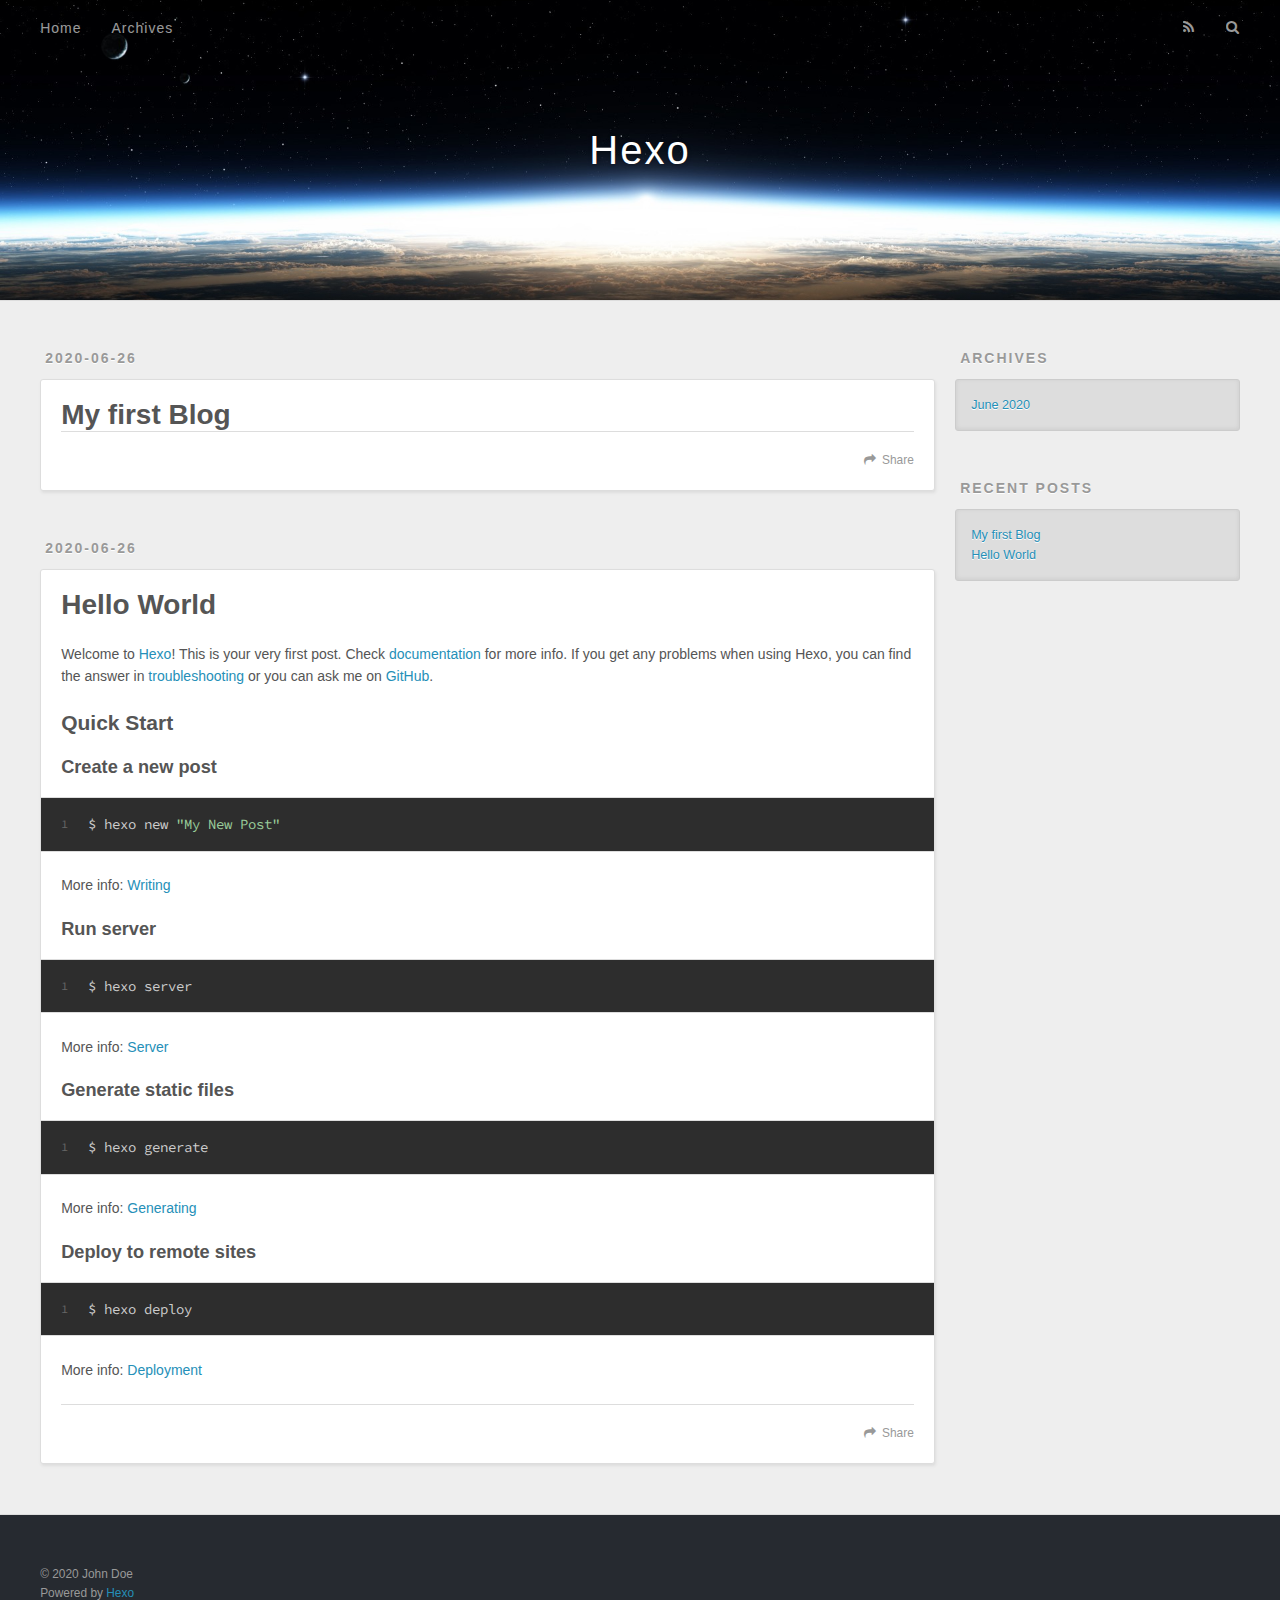
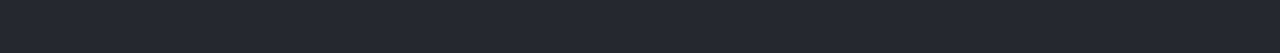
==== index.html @ ffb5d640 "Site updated: 2020-06-26 21:18:39" ====
<!DOCTYPE html>
<html>
<head>
  <meta charset="utf-8">
  

  
  <title>Hexo</title>
  <meta name="viewport" content="width=device-width, initial-scale=1, maximum-scale=1">
  <meta property="og:type" content="website">
<meta property="og:title" content="Hexo">
<meta property="og:url" content="http://yoursite.com/index.html">
<meta property="og:site_name" content="Hexo">
<meta property="og:locale" content="en_US">
<meta property="article:author" content="John Doe">
<meta name="twitter:card" content="summary">
  
    <link rel="alternate" href="/atom.xml" title="Hexo" type="application/atom+xml">
  
  
    <link rel="icon" href="/favicon.png">
  
  
    <link href="//fonts.googleapis.com/css?family=Source+Code+Pro" rel="stylesheet" type="text/css">
  
  
<link rel="stylesheet" href="/css/style.css">

<meta name="generator" content="Hexo 4.2.1"></head>

<body>
  <div id="container">
    <div id="wrap">
      <header id="header">
  <div id="banner"></div>
  <div id="header-outer" class="outer">
    <div id="header-title" class="inner">
      <h1 id="logo-wrap">
        <a href="/" id="logo">Hexo</a>
      </h1>
      
    </div>
    <div id="header-inner" class="inner">
      <nav id="main-nav">
        <a id="main-nav-toggle" class="nav-icon"></a>
        
          <a class="main-nav-link" href="/">Home</a>
        
          <a class="main-nav-link" href="/archives">Archives</a>
        
      </nav>
      <nav id="sub-nav">
        
          <a id="nav-rss-link" class="nav-icon" href="/atom.xml" title="RSS Feed"></a>
        
        <a id="nav-search-btn" class="nav-icon" title="Search"></a>
      </nav>
      <div id="search-form-wrap">
        <form action="//google.com/search" method="get" accept-charset="UTF-8" class="search-form"><input type="search" name="q" class="search-form-input" placeholder="Search"><button type="submit" class="search-form-submit">&#xF002;</button><input type="hidden" name="sitesearch" value="http://yoursite.com"></form>
      </div>
    </div>
  </div>
</header>
      <div class="outer">
        <section id="main">
  
    <article id="post-My-first-Blog" class="article article-type-post" itemscope itemprop="blogPost">
  <div class="article-meta">
    <a href="/2020/06/26/My-first-Blog/" class="article-date">
  <time datetime="2020-06-27T04:09:02.000Z" itemprop="datePublished">2020-06-26</time>
</a>
    
  </div>
  <div class="article-inner">
    
    
      <header class="article-header">
        
  
    <h1 itemprop="name">
      <a class="article-title" href="/2020/06/26/My-first-Blog/">My first Blog</a>
    </h1>
  

      </header>
    
    <div class="article-entry" itemprop="articleBody">
      
        
      
    </div>
    <footer class="article-footer">
      <a data-url="http://yoursite.com/2020/06/26/My-first-Blog/" data-id="ckbx4wrmo00005rwu0bhzdoux" class="article-share-link">Share</a>
      
      
    </footer>
  </div>
  
</article>


  
    <article id="post-hello-world" class="article article-type-post" itemscope itemprop="blogPost">
  <div class="article-meta">
    <a href="/2020/06/26/hello-world/" class="article-date">
  <time datetime="2020-06-27T04:06:44.754Z" itemprop="datePublished">2020-06-26</time>
</a>
    
  </div>
  <div class="article-inner">
    
    
      <header class="article-header">
        
  
    <h1 itemprop="name">
      <a class="article-title" href="/2020/06/26/hello-world/">Hello World</a>
    </h1>
  

      </header>
    
    <div class="article-entry" itemprop="articleBody">
      
        <p>Welcome to <a href="https://hexo.io/" target="_blank" rel="noopener">Hexo</a>! This is your very first post. Check <a href="https://hexo.io/docs/" target="_blank" rel="noopener">documentation</a> for more info. If you get any problems when using Hexo, you can find the answer in <a href="https://hexo.io/docs/troubleshooting.html" target="_blank" rel="noopener">troubleshooting</a> or you can ask me on <a href="https://github.com/hexojs/hexo/issues" target="_blank" rel="noopener">GitHub</a>.</p>
<h2 id="Quick-Start"><a href="#Quick-Start" class="headerlink" title="Quick Start"></a>Quick Start</h2><h3 id="Create-a-new-post"><a href="#Create-a-new-post" class="headerlink" title="Create a new post"></a>Create a new post</h3><figure class="highlight bash"><table><tr><td class="gutter"><pre><span class="line">1</span><br></pre></td><td class="code"><pre><span class="line">$ hexo new <span class="string">"My New Post"</span></span><br></pre></td></tr></table></figure>

<p>More info: <a href="https://hexo.io/docs/writing.html" target="_blank" rel="noopener">Writing</a></p>
<h3 id="Run-server"><a href="#Run-server" class="headerlink" title="Run server"></a>Run server</h3><figure class="highlight bash"><table><tr><td class="gutter"><pre><span class="line">1</span><br></pre></td><td class="code"><pre><span class="line">$ hexo server</span><br></pre></td></tr></table></figure>

<p>More info: <a href="https://hexo.io/docs/server.html" target="_blank" rel="noopener">Server</a></p>
<h3 id="Generate-static-files"><a href="#Generate-static-files" class="headerlink" title="Generate static files"></a>Generate static files</h3><figure class="highlight bash"><table><tr><td class="gutter"><pre><span class="line">1</span><br></pre></td><td class="code"><pre><span class="line">$ hexo generate</span><br></pre></td></tr></table></figure>

<p>More info: <a href="https://hexo.io/docs/generating.html" target="_blank" rel="noopener">Generating</a></p>
<h3 id="Deploy-to-remote-sites"><a href="#Deploy-to-remote-sites" class="headerlink" title="Deploy to remote sites"></a>Deploy to remote sites</h3><figure class="highlight bash"><table><tr><td class="gutter"><pre><span class="line">1</span><br></pre></td><td class="code"><pre><span class="line">$ hexo deploy</span><br></pre></td></tr></table></figure>

<p>More info: <a href="https://hexo.io/docs/one-command-deployment.html" target="_blank" rel="noopener">Deployment</a></p>

      
    </div>
    <footer class="article-footer">
      <a data-url="http://yoursite.com/2020/06/26/hello-world/" data-id="ckbx4ise800004twuag1q1e2h" class="article-share-link">Share</a>
      
      
    </footer>
  </div>
  
</article>


  


</section>
        
          <aside id="sidebar">
  
    

  
    

  
    
  
    
  <div class="widget-wrap">
    <h3 class="widget-title">Archives</h3>
    <div class="widget">
      <ul class="archive-list"><li class="archive-list-item"><a class="archive-list-link" href="/archives/2020/06/">June 2020</a></li></ul>
    </div>
  </div>


  
    
  <div class="widget-wrap">
    <h3 class="widget-title">Recent Posts</h3>
    <div class="widget">
      <ul>
        
          <li>
            <a href="/2020/06/26/My-first-Blog/">My first Blog</a>
          </li>
        
          <li>
            <a href="/2020/06/26/hello-world/">Hello World</a>
          </li>
        
      </ul>
    </div>
  </div>

  
</aside>
        
      </div>
      <footer id="footer">
  
  <div class="outer">
    <div id="footer-info" class="inner">
      &copy; 2020 John Doe<br>
      Powered by <a href="http://hexo.io/" target="_blank">Hexo</a>
    </div>
  </div>
</footer>
    </div>
    <nav id="mobile-nav">
  
    <a href="/" class="mobile-nav-link">Home</a>
  
    <a href="/archives" class="mobile-nav-link">Archives</a>
  
</nav>
    

<script src="//ajax.googleapis.com/ajax/libs/jquery/2.0.3/jquery.min.js"></script>


  
<link rel="stylesheet" href="/fancybox/jquery.fancybox.css">

  
<script src="/fancybox/jquery.fancybox.pack.js"></script>




<script src="/js/script.js"></script>




  </div>
</body>
</html>
---- css/style.css ----
body {
  width: 100%;
}
body:before,
body:after {
  content: "";
  display: table;
}
body:after {
  clear: both;
}
html,
body,
div,
span,
applet,
object,
iframe,
h1,
h2,
h3,
h4,
h5,
h6,
p,
blockquote,
pre,
a,
abbr,
acronym,
address,
big,
cite,
code,
del,
dfn,
em,
img,
ins,
kbd,
q,
s,
samp,
small,
strike,
strong,
sub,
sup,
tt,
var,
dl,
dt,
dd,
ol,
ul,
li,
fieldset,
form,
label,
legend,
table,
caption,
tbody,
tfoot,
thead,
tr,
th,
td {
  margin: 0;
  padding: 0;
  border: 0;
  outline: 0;
  font-weight: inherit;
  font-style: inherit;
  font-family: inherit;
  font-size: 100%;
  vertical-align: baseline;
}
body {
  line-height: 1;
  color: #000;
  background: #fff;
}
ol,
ul {
  list-style: none;
}
table {
  border-collapse: separate;
  border-spacing: 0;
  vertical-align: middle;
}
caption,
th,
td {
  text-align: left;
  font-weight: normal;
  vertical-align: middle;
}
a img {
  border: none;
}
input,
button {
  margin: 0;
  padding: 0;
}
input::-moz-focus-inner,
button::-moz-focus-inner {
  border: 0;
  padding: 0;
}
@font-face {
  font-family: FontAwesome;
  font-style: normal;
  font-weight: normal;
  src: url("fonts/fontawesome-webfont.eot?v=#4.0.3");
  src: url("fonts/fontawesome-webfont.eot?#iefix&v=#4.0.3") format("embedded-opentype"), url("fonts/fontawesome-webfont.woff?v=#4.0.3") format("woff"), url("fonts/fontawesome-webfont.ttf?v=#4.0.3") format("truetype"), url("fonts/fontawesome-webfont.svg#fontawesomeregular?v=#4.0.3") format("svg");
}
html,
body,
#container {
  height: 100%;
}
body {
  background: #eee;
  font: 14px -apple-system, BlinkMacSystemFont, "Segoe UI", "Roboto", "Oxygen", "Ubuntu", "Cantarell", "Fira Sans", "Droid Sans", "Helvetica Neue", sans-serif;
  -webkit-text-size-adjust: 100%;
}
.outer {
  max-width: 1220px;
  margin: 0 auto;
  padding: 0 20px;
}
.outer:before,
.outer:after {
  content: "";
  display: table;
}
.outer:after {
  clear: both;
}
.inner {
  display: inline;
  float: left;
  width: 98.33333333333333%;
  margin: 0 0.833333333333333%;
}
.left,
.alignleft {
  float: left;
}
.right,
.alignright {
  float: right;
}
.clear {
  clear: both;
}
#container {
  position: relative;
}
.mobile-nav-on {
  overflow: hidden;
}
#wrap {
  height: 100%;
  width: 100%;
  position: absolute;
  top: 0;
  left: 0;
  -webkit-transition: 0.2s ease-out;
  -moz-transition: 0.2s ease-out;
  -ms-transition: 0.2s ease-out;
  transition: 0.2s ease-out;
  z-index: 1;
  background: #eee;
}
.mobile-nav-on #wrap {
  left: 280px;
}
@media screen and (min-width: 768px) {
  #main {
    display: inline;
    float: left;
    width: 73.33333333333333%;
    margin: 0 0.833333333333333%;
  }
}
.article-date,
.article-category-link,
.archive-year,
.widget-title {
  text-decoration: none;
  text-transform: uppercase;
  letter-spacing: 2px;
  color: #999;
  margin-bottom: 1em;
  margin-left: 5px;
  line-height: 1em;
  text-shadow: 0 1px #fff;
  font-weight: bold;
}
.article-inner,
.archive-article-inner {
  background: #fff;
  -webkit-box-shadow: 1px 2px 3px #ddd;
  box-shadow: 1px 2px 3px #ddd;
  border: 1px solid #ddd;
  border-radius: 3px;
}
.article-entry h1,
.widget h1 {
  font-size: 2em;
}
.article-entry h2,
.widget h2 {
  font-size: 1.5em;
}
.article-entry h3,
.widget h3 {
  font-size: 1.3em;
}
.article-entry h4,
.widget h4 {
  font-size: 1.2em;
}
.article-entry h5,
.widget h5 {
  font-size: 1em;
}
.article-entry h6,
.widget h6 {
  font-size: 1em;
  color: #999;
}
.article-entry hr,
.widget hr {
  border: 1px dashed #ddd;
}
.article-entry strong,
.widget strong {
  font-weight: bold;
}
.article-entry em,
.widget em,
.article-entry cite,
.widget cite {
  font-style: italic;
}
.article-entry sup,
.widget sup,
.article-entry sub,
.widget sub {
  font-size: 0.75em;
  line-height: 0;
  position: relative;
  vertical-align: baseline;
}
.article-entry sup,
.widget sup {
  top: -0.5em;
}
.article-entry sub,
.widget sub {
  bottom: -0.2em;
}
.article-entry small,
.widget small {
  font-size: 0.85em;
}
.article-entry acronym,
.widget acronym,
.article-entry abbr,
.widget abbr {
  border-bottom: 1px dotted;
}
.article-entry ul,
.widget ul,
.article-entry ol,
.widget ol,
.article-entry dl,
.widget dl {
  margin: 0 20px;
  line-height: 1.6em;
}
.article-entry ul ul,
.widget ul ul,
.article-entry ol ul,
.widget ol ul,
.article-entry ul ol,
.widget ul ol,
.article-entry ol ol,
.widget ol ol {
  margin-top: 0;
  margin-bottom: 0;
}
.article-entry ul,
.widget ul {
  list-style: disc;
}
.article-entry ol,
.widget ol {
  list-style: decimal;
}
.article-entry dt,
.widget dt {
  font-weight: bold;
}
#header {
  height: 300px;
  position: relative;
  border-bottom: 1px solid #ddd;
}
#header:before,
#header:after {
  content: "";
  position: absolute;
  left: 0;
  right: 0;
  height: 40px;
}
#header:before {
  top: 0;
  background: -webkit-linear-gradient(rgba(0,0,0,0.2), transparent);
  background: -moz-linear-gradient(rgba(0,0,0,0.2), transparent);
  background: -ms-linear-gradient(rgba(0,0,0,0.2), transparent);
  background: linear-gradient(rgba(0,0,0,0.2), transparent);
}
#header:after {
  bottom: 0;
  background: -webkit-linear-gradient(transparent, rgba(0,0,0,0.2));
  background: -moz-linear-gradient(transparent, rgba(0,0,0,0.2));
  background: -ms-linear-gradient(transparent, rgba(0,0,0,0.2));
  background: linear-gradient(transparent, rgba(0,0,0,0.2));
}
#header-outer {
  height: 100%;
  position: relative;
}
#header-inner {
  position: relative;
  overflow: hidden;
}
#banner {
  position: absolute;
  top: 0;
  left: 0;
  width: 100%;
  height: 100%;
  background: url("images/banner.jpg") center #000;
  -webkit-background-size: cover;
  -moz-background-size: cover;
  background-size: cover;
  z-index: -1;
}
#header-title {
  text-align: center;
  height: 40px;
  position: absolute;
  top: 50%;
  left: 0;
  margin-top: -20px;
}
#logo,
#subtitle {
  text-decoration: none;
  color: #fff;
  font-weight: 300;
  text-shadow: 0 1px 4px rgba(0,0,0,0.3);
}
#logo {
  font-size: 40px;
  line-height: 40px;
  letter-spacing: 2px;
}
#subtitle {
  font-size: 16px;
  line-height: 16px;
  letter-spacing: 1px;
}
#subtitle-wrap {
  margin-top: 16px;
}
#main-nav {
  float: left;
  margin-left: -15px;
}
.nav-icon,
.main-nav-link {
  float: left;
  color: #fff;
  opacity: 0.6;
  text-decoration: none;
  text-shadow: 0 1px rgba(0,0,0,0.2);
  -webkit-transition: opacity 0.2s;
  -moz-transition: opacity 0.2s;
  -ms-transition: opacity 0.2s;
  transition: opacity 0.2s;
  display: block;
  padding: 20px 15px;
}
.nav-icon:hover,
.main-nav-link:hover {
  opacity: 1;
}
.nav-icon {
  font-family: FontAwesome;
  text-align: center;
  font-size: 14px;
  width: 14px;
  height: 14px;
  padding: 20px 15px;
  position: relative;
  cursor: pointer;
}
.main-nav-link {
  font-weight: 300;
  letter-spacing: 1px;
}
@media screen and (max-width: 479px) {
  .main-nav-link {
    display: none;
  }
}
#main-nav-toggle {
  display: none;
}
#main-nav-toggle:before {
  content: "\f0c9";
}
@media screen and (max-width: 479px) {
  #main-nav-toggle {
    display: block;
  }
}
#sub-nav {
  float: right;
  margin-right: -15px;
}
#nav-rss-link:before {
  content: "\f09e";
}
#nav-search-btn:before {
  content: "\f002";
}
#search-form-wrap {
  position: absolute;
  top: 15px;
  width: 150px;
  height: 30px;
  right: -150px;
  opacity: 0;
  -webkit-transition: 0.2s ease-out;
  -moz-transition: 0.2s ease-out;
  -ms-transition: 0.2s ease-out;
  transition: 0.2s ease-out;
}
#search-form-wrap.on {
  opacity: 1;
  right: 0;
}
@media screen and (max-width: 479px) {
  #search-form-wrap {
    width: 100%;
    right: -100%;
  }
}
.search-form {
  position: absolute;
  top: 0;
  left: 0;
  right: 0;
  background: #fff;
  padding: 5px 15px;
  border-radius: 15px;
  -webkit-box-shadow: 0 0 10px rgba(0,0,0,0.3);
  box-shadow: 0 0 10px rgba(0,0,0,0.3);
}
.search-form-input {
  border: none;
  background: none;
  color: #555;
  width: 100%;
  font: 13px -apple-system, BlinkMacSystemFont, "Segoe UI", "Roboto", "Oxygen", "Ubuntu", "Cantarell", "Fira Sans", "Droid Sans", "Helvetica Neue", sans-serif;
  outline: none;
}
.search-form-input::-webkit-search-results-decoration,
.search-form-input::-webkit-search-cancel-button {
  -webkit-appearance: none;
}
.search-form-submit {
  position: absolute;
  top: 50%;
  right: 10px;
  margin-top: -7px;
  font: 13px FontAwesome;
  border: none;
  background: none;
  color: #bbb;
  cursor: pointer;
}
.search-form-submit:hover,
.search-form-submit:focus {
  color: #777;
}
.article {
  margin: 50px 0;
}
.article-inner {
  overflow: hidden;
}
.article-meta:before,
.article-meta:after {
  content: "";
  display: table;
}
.article-meta:after {
  clear: both;
}
.article-date {
  float: left;
}
.article-category {
  float: left;
  line-height: 1em;
  color: #ccc;
  text-shadow: 0 1px #fff;
  margin-left: 8px;
}
.article-category:before {
  content: "\2022";
}
.article-category-link {
  margin: 0 12px 1em;
}
.article-header {
  padding: 20px 20px 0;
}
.article-title {
  text-decoration: none;
  font-size: 2em;
  font-weight: bold;
  color: #555;
  line-height: 1.1em;
  -webkit-transition: color 0.2s;
  -moz-transition: color 0.2s;
  -ms-transition: color 0.2s;
  transition: color 0.2s;
}
a.article-title:hover {
  color: #258fb8;
}
.article-entry {
  color: #555;
  padding: 0 20px;
}
.article-entry:before,
.article-entry:after {
  content: "";
  display: table;
}
.article-entry:after {
  clear: both;
}
.article-entry p,
.article-entry table {
  line-height: 1.6em;
  margin: 1.6em 0;
}
.article-entry h1,
.article-entry h2,
.article-entry h3,
.article-entry h4,
.article-entry h5,
.article-entry h6 {
  font-weight: bold;
}
.article-entry h1,
.article-entry h2,
.article-entry h3,
.article-entry h4,
.article-entry h5,
.article-entry h6 {
  line-height: 1.1em;
  margin: 1.1em 0;
}
.article-entry a {
  color: #258fb8;
  text-decoration: none;
}
.article-entry a:hover {
  text-decoration: underline;
}
.article-entry ul,
.article-entry ol,
.article-entry dl {
  margin-top: 1.6em;
  margin-bottom: 1.6em;
}
.article-entry img,
.article-entry video {
  max-width: 100%;
  height: auto;
  display: block;
  margin: auto;
}
.article-entry iframe {
  border: none;
}
.article-entry table {
  width: 100%;
  border-collapse: collapse;
  border-spacing: 0;
}
.article-entry th {
  font-weight: bold;
  border-bottom: 3px solid #ddd;
  padding-bottom: 0.5em;
}
.article-entry td {
  border-bottom: 1px solid #ddd;
  padding: 10px 0;
}
.article-entry blockquote {
  font-family: Georgia, "Times New Roman", serif;
  font-size: 1.4em;
  margin: 1.6em 20px;
  text-align: center;
}
.article-entry blockquote footer {
  font-size: 14px;
  margin: 1.6em 0;
  font-family: -apple-system, BlinkMacSystemFont, "Segoe UI", "Roboto", "Oxygen", "Ubuntu", "Cantarell", "Fira Sans", "Droid Sans", "Helvetica Neue", sans-serif;
}
.article-entry blockquote footer cite:before {
  content: "—";
  padding: 0 0.5em;
}
.article-entry .pullquote {
  text-align: left;
  width: 45%;
  margin: 0;
}
.article-entry .pullquote.left {
  margin-left: 0.5em;
  margin-right: 1em;
}
.article-entry .pullquote.right {
  margin-right: 0.5em;
  margin-left: 1em;
}
.article-entry .caption {
  color: #999;
  display: block;
  font-size: 0.9em;
  margin-top: 0.5em;
  position: relative;
  text-align: center;
}
.article-entry .video-container {
  position: relative;
  padding-top: 56.25%;
  height: 0;
  overflow: hidden;
}
.article-entry .video-container iframe,
.article-entry .video-container object,
.article-entry .video-container embed {
  position: absolute;
  top: 0;
  left: 0;
  width: 100%;
  height: 100%;
  margin-top: 0;
}
.article-more-link a {
  display: inline-block;
  line-height: 1em;
  padding: 6px 15px;
  border-radius: 15px;
  background: #eee;
  color: #999;
  text-shadow: 0 1px #fff;
  text-decoration: none;
}
.article-more-link a:hover {
  background: #258fb8;
  color: #fff;
  text-decoration: none;
  text-shadow: 0 1px #1e7293;
}
.article-footer {
  font-size: 0.85em;
  line-height: 1.6em;
  border-top: 1px solid #ddd;
  padding-top: 1.6em;
  margin: 0 20px 20px;
}
.article-footer:before,
.article-footer:after {
  content: "";
  display: table;
}
.article-footer:after {
  clear: both;
}
.article-footer a {
  color: #999;
  text-decoration: none;
}
.article-footer a:hover {
  color: #555;
}
.article-tag-list-item {
  float: left;
  margin-right: 10px;
}
.article-tag-list-link:before {
  content: "#";
}
.article-comment-link {
  float: right;
}
.article-comment-link:before {
  content: "\f075";
  font-family: FontAwesome;
  padding-right: 8px;
}
.article-share-link {
  cursor: pointer;
  float: right;
  margin-left: 20px;
}
.article-share-link:before {
  content: "\f064";
  font-family: FontAwesome;
  padding-right: 6px;
}
#article-nav {
  position: relative;
}
#article-nav:before,
#article-nav:after {
  content: "";
  display: table;
}
#article-nav:after {
  clear: both;
}
@media screen and (min-width: 768px) {
  #article-nav {
    margin: 50px 0;
  }
  #article-nav:before {
    width: 8px;
    height: 8px;
    position: absolute;
    top: 50%;
    left: 50%;
    margin-top: -4px;
    margin-left: -4px;
    content: "";
    border-radius: 50%;
    background: #ddd;
    -webkit-box-shadow: 0 1px 2px #fff;
    box-shadow: 0 1px 2px #fff;
  }
}
.article-nav-link-wrap {
  text-decoration: none;
  text-shadow: 0 1px #fff;
  color: #999;
  -webkit-box-sizing: border-box;
  -moz-box-sizing: border-box;
  box-sizing: border-box;
  margin-top: 50px;
  text-align: center;
  display: block;
}
.article-nav-link-wrap:hover {
  color: #555;
}
@media screen and (min-width: 768px) {
  .article-nav-link-wrap {
    width: 50%;
    margin-top: 0;
  }
}
@media screen and (min-width: 768px) {
  #article-nav-newer {
    float: left;
    text-align: right;
    padding-right: 20px;
  }
}
@media screen and (min-width: 768px) {
  #article-nav-older {
    float: right;
    text-align: left;
    padding-left: 20px;
  }
}
.article-nav-caption {
  text-transform: uppercase;
  letter-spacing: 2px;
  color: #ddd;
  line-height: 1em;
  font-weight: bold;
}
#article-nav-newer .article-nav-caption {
  margin-right: -2px;
}
.article-nav-title {
  font-size: 0.85em;
  line-height: 1.6em;
  margin-top: 0.5em;
}
.article-share-box {
  position: absolute;
  display: none;
  background: #fff;
  -webkit-box-shadow: 1px 2px 10px rgba(0,0,0,0.2);
  box-shadow: 1px 2px 10px rgba(0,0,0,0.2);
  border-radius: 3px;
  margin-left: -145px;
  overflow: hidden;
  z-index: 1;
}
.article-share-box.on {
  display: block;
}
.article-share-input {
  width: 100%;
  background: none;
  -webkit-box-sizing: border-box;
  -moz-box-sizing: border-box;
  box-sizing: border-box;
  font: 14px -apple-system, BlinkMacSystemFont, "Segoe UI", "Roboto", "Oxygen", "Ubuntu", "Cantarell", "Fira Sans", "Droid Sans", "Helvetica Neue", sans-serif;
  padding: 0 15px;
  color: #555;
  outline: none;
  border: 1px solid #ddd;
  border-radius: 3px 3px 0 0;
  height: 36px;
  line-height: 36px;
}
.article-share-links {
  background: #eee;
}
.article-share-links:before,
.article-share-links:after {
  content: "";
  display: table;
}
.article-share-links:after {
  clear: both;
}
.article-share-twitter,
.article-share-facebook,
.article-share-pinterest,
.article-share-google {
  width: 50px;
  height: 36px;
  display: block;
  float: left;
  position: relative;
  color: #999;
  text-shadow: 0 1px #fff;
}
.article-share-twitter:before,
.article-share-facebook:before,
.article-share-pinterest:before,
.article-share-google:before {
  font-size: 20px;
  font-family: FontAwesome;
  width: 20px;
  height: 20px;
  position: absolute;
  top: 50%;
  left: 50%;
  margin-top: -10px;
  margin-left: -10px;
  text-align: center;
}
.article-share-twitter:hover,
.article-share-facebook:hover,
.article-share-pinterest:hover,
.article-share-google:hover {
  color: #fff;
}
.article-share-twitter:before {
  content: "\f099";
}
.article-share-twitter:hover {
  background: #00aced;
  text-shadow: 0 1px #008abe;
}
.article-share-facebook:before {
  content: "\f09a";
}
.article-share-facebook:hover {
  background: #3b5998;
  text-shadow: 0 1px #2f477a;
}
.article-share-pinterest:before {
  content: "\f0d2";
}
.article-share-pinterest:hover {
  background: #cb2027;
  text-shadow: 0 1px #a21a1f;
}
.article-share-google:before {
  content: "\f0d5";
}
.article-share-google:hover {
  background: #dd4b39;
  text-shadow: 0 1px #be3221;
}
.article-gallery {
  background: #000;
  position: relative;
}
.article-gallery-photos {
  position: relative;
  overflow: hidden;
}
.article-gallery-img {
  display: none;
  max-width: 100%;
}
.article-gallery-img:first-child {
  display: block;
}
.article-gallery-img.loaded {
  position: absolute;
  display: block;
}
.article-gallery-img img {
  display: block;
  max-width: 100%;
  margin: 0 auto;
}
#comments {
  background: #fff;
  -webkit-box-shadow: 1px 2px 3px #ddd;
  box-shadow: 1px 2px 3px #ddd;
  padding: 20px;
  border: 1px solid #ddd;
  border-radius: 3px;
  margin: 50px 0;
}
#comments a {
  color: #258fb8;
}
.archives-wrap {
  margin: 50px 0;
}
.archives:before,
.archives:after {
  content: "";
  display: table;
}
.archives:after {
  clear: both;
}
.archive-year-wrap {
  margin-bottom: 1em;
}
.archives {
  -webkit-column-gap: 10px;
  -moz-column-gap: 10px;
  column-gap: 10px;
}
@media screen and (min-width: 480px) and (max-width: 767px) {
  .archives {
    -webkit-column-count: 2;
    -moz-column-count: 2;
    column-count: 2;
  }
}
@media screen and (min-width: 768px) {
  .archives {
    -webkit-column-count: 3;
    -moz-column-count: 3;
    column-count: 3;
  }
}
.archive-article {
  -webkit-column-break-inside: avoid;
  page-break-inside: avoid;
  overflow: hidden;
  break-inside: avoid-column;
}
.archive-article-inner {
  padding: 10px;
  margin-bottom: 15px;
}
.archive-article-title {
  text-decoration: none;
  font-weight: bold;
  color: #555;
  -webkit-transition: color 0.2s;
  -moz-transition: color 0.2s;
  -ms-transition: color 0.2s;
  transition: color 0.2s;
  line-height: 1.6em;
}
.archive-article-title:hover {
  color: #258fb8;
}
.archive-article-footer {
  margin-top: 1em;
}
.archive-article-date {
  color: #999;
  text-decoration: none;
  font-size: 0.85em;
  line-height: 1em;
  margin-bottom: 0.5em;
  display: block;
}
#page-nav {
  margin: 50px auto;
  background: #fff;
  -webkit-box-shadow: 1px 2px 3px #ddd;
  box-shadow: 1px 2px 3px #ddd;
  border: 1px solid #ddd;
  border-radius: 3px;
  text-align: center;
  color: #999;
  overflow: hidden;
}
#page-nav:before,
#page-nav:after {
  content: "";
  display: table;
}
#page-nav:after {
  clear: both;
}
#page-nav a,
#page-nav span {
  padding: 10px 20px;
  line-height: 1;
  height: 2ex;
}
#page-nav a {
  color: #999;
  text-decoration: none;
}
#page-nav a:hover {
  background: #999;
  color: #fff;
}
#page-nav .prev {
  float: left;
}
#page-nav .next {
  float: right;
}
#page-nav .page-number {
  display: inline-block;
}
@media screen and (max-width: 479px) {
  #page-nav .page-number {
    display: none;
  }
}
#page-nav .current {
  color: #555;
  font-weight: bold;
}
#page-nav .space {
  color: #ddd;
}
#footer {
  background: #262a30;
  padding: 50px 0;
  border-top: 1px solid #ddd;
  color: #999;
}
#footer a {
  color: #258fb8;
  text-decoration: none;
}
#footer a:hover {
  text-decoration: underline;
}
#footer-info {
  line-height: 1.6em;
  font-size: 0.85em;
}
.article-entry pre,
.article-entry .highlight {
  background: #2d2d2d;
  margin: 0 -20px;
  padding: 15px 20px;
  border-style: solid;
  border-color: #ddd;
  border-width: 1px 0;
  overflow: auto;
  color: #ccc;
  line-height: 22.400000000000002px;
}
.article-entry .highlight .gutter pre,
.article-entry .gist .gist-file .gist-data .line-numbers {
  color: #666;
  font-size: 0.85em;
}
.article-entry pre,
.article-entry code {
  font-family: "Source Code Pro", Consolas, Monaco, Menlo, Consolas, monospace;
}
.article-entry code {
  background: #eee;
  text-shadow: 0 1px #fff;
  padding: 0 0.3em;
}
.article-entry pre code {
  background: none;
  text-shadow: none;
  padding: 0;
}
.article-entry .highlight pre {
  border: none;
  margin: 0;
  padding: 0;
}
.article-entry .highlight table {
  margin: 0;
  width: auto;
}
.article-entry .highlight td {
  border: none;
  padding: 0;
}
.article-entry .highlight figcaption {
  font-size: 0.85em;
  color: #999;
  line-height: 1em;
  margin-bottom: 1em;
}
.article-entry .highlight figcaption:before,
.article-entry .highlight figcaption:after {
  content: "";
  display: table;
}
.article-entry .highlight figcaption:after {
  clear: both;
}
.article-entry .highlight figcaption a {
  float: right;
}
.article-entry .highlight .gutter pre {
  text-align: right;
  padding-right: 20px;
}
.article-entry .highlight .line {
  height: 22.400000000000002px;
}
.article-entry .highlight .line.marked {
  background: #515151;
}
.article-entry .gist {
  margin: 0 -20px;
  border-style: solid;
  border-color: #ddd;
  border-width: 1px 0;
  background: #2d2d2d;
  padding: 15px 20px 15px 0;
}
.article-entry .gist .gist-file {
  border: none;
  font-family: "Source Code Pro", Consolas, Monaco, Menlo, Consolas, monospace;
  margin: 0;
}
.article-entry .gist .gist-file .gist-data {
  background: none;
  border: none;
}
.article-entry .gist .gist-file .gist-data .line-numbers {
  background: none;
  border: none;
  padding: 0 20px 0 0;
}
.article-entry .gist .gist-file .gist-data .line-data {
  padding: 0 !important;
}
.article-entry .gist .gist-file .highlight {
  margin: 0;
  padding: 0;
  border: none;
}
.article-entry .gist .gist-file .gist-meta {
  background: #2d2d2d;
  color: #999;
  font: 0.85em -apple-system, BlinkMacSystemFont, "Segoe UI", "Roboto", "Oxygen", "Ubuntu", "Cantarell", "Fira Sans", "Droid Sans", "Helvetica Neue", sans-serif;
  text-shadow: 0 0;
  padding: 0;
  margin-top: 1em;
  margin-left: 20px;
}
.article-entry .gist .gist-file .gist-meta a {
  color: #258fb8;
  font-weight: normal;
}
.article-entry .gist .gist-file .gist-meta a:hover {
  text-decoration: underline;
}
pre .comment,
pre .title {
  color: #999;
}
pre .variable,
pre .attribute,
pre .tag,
pre .regexp,
pre .ruby .constant,
pre .xml .tag .title,
pre .xml .pi,
pre .xml .doctype,
pre .html .doctype,
pre .css .id,
pre .css .class,
pre .css .pseudo {
  color: #f2777a;
}
pre .number,
pre .preprocessor,
pre .built_in,
pre .literal,
pre .params,
pre .constant {
  color: #f99157;
}
pre .class,
pre .ruby .class .title,
pre .css .rules .attribute {
  color: #9c9;
}
pre .string,
pre .value,
pre .inheritance,
pre .header,
pre .ruby .symbol,
pre .xml .cdata {
  color: #9c9;
}
pre .css .hexcolor {
  color: #6cc;
}
pre .function,
pre .python .decorator,
pre .python .title,
pre .ruby .function .title,
pre .ruby .title .keyword,
pre .perl .sub,
pre .javascript .title,
pre .coffeescript .title {
  color: #69c;
}
pre .keyword,
pre .javascript .function {
  color: #c9c;
}
@media screen and (max-width: 479px) {
  #mobile-nav {
    position: absolute;
    top: 0;
    left: 0;
    width: 280px;
    height: 100%;
    background: #191919;
    border-right: 1px solid #fff;
  }
}
@media screen and (max-width: 479px) {
  .mobile-nav-link {
    display: block;
    color: #999;
    text-decoration: none;
    padding: 15px 20px;
    font-weight: bold;
  }
  .mobile-nav-link:hover {
    color: #fff;
  }
}
@media screen and (min-width: 768px) {
  #sidebar {
    display: inline;
    float: left;
    width: 23.333333333333332%;
    margin: 0 0.833333333333333%;
  }
}
.widget-wrap {
  margin: 50px 0;
}
.widget {
  color: #777;
  text-shadow: 0 1px #fff;
  background: #ddd;
  -webkit-box-shadow: 0 -1px 4px #ccc inset;
  box-shadow: 0 -1px 4px #ccc inset;
  border: 1px solid #ccc;
  padding: 15px;
  border-radius: 3px;
}
.widget a {
  color: #258fb8;
  text-decoration: none;
}
.widget a:hover {
  text-decoration: underline;
}
.widget ul ul,
.widget ol ul,
.widget dl ul,
.widget ul ol,
.widget ol ol,
.widget dl ol,
.widget ul dl,
.widget ol dl,
.widget dl dl {
  margin-left: 15px;
  list-style: disc;
}
.widget {
  line-height: 1.6em;
  word-wrap: break-word;
  font-size: 0.9em;
}
.widget ul,
.widget ol {
  list-style: none;
  margin: 0;
}
.widget ul ul,
.widget ol ul,
.widget ul ol,
.widget ol ol {
  margin: 0 20px;
}
.widget ul ul,
.widget ol ul {
  list-style: disc;
}
.widget ul ol,
.widget ol ol {
  list-style: decimal;
}
.category-list-count,
.tag-list-count,
.archive-list-count {
  padding-left: 5px;
  color: #999;
  font-size: 0.85em;
}
.category-list-count:before,
.tag-list-count:before,
.archive-list-count:before {
  content: "(";
}
.category-list-count:after,
.tag-list-count:after,
.archive-list-count:after {
  content: ")";
}
.tagcloud a {
  margin-right: 5px;
  display: inline-block;
}
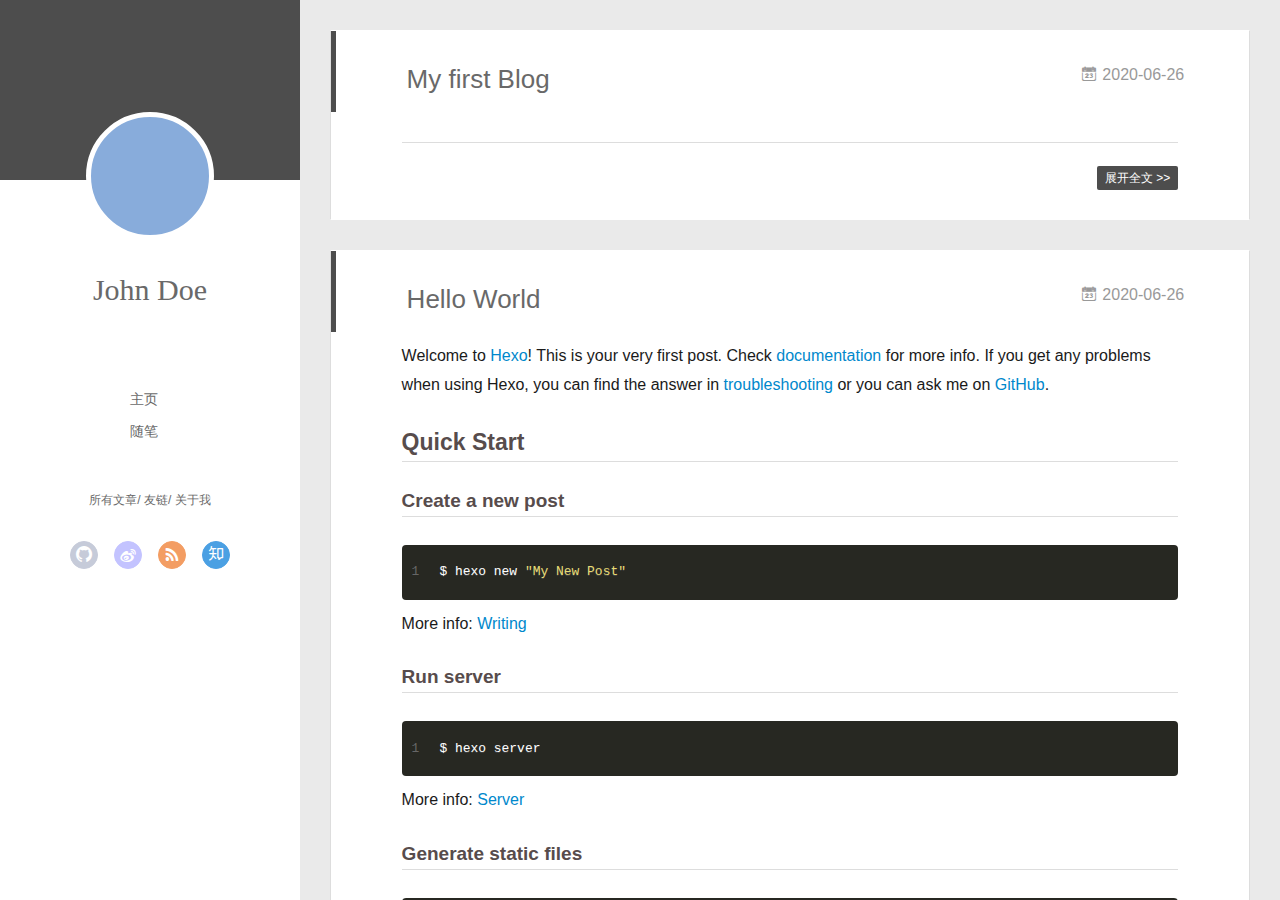
==== commit 65368132: "Site updated: 2020-06-26 21:23:37" ====
--- a/index.html
+++ b/index.html
@@ -3,8 +3,9 @@
 <head>
   <meta charset="utf-8">
   
-
-  
+  <meta name="renderer" content="webkit">
+  <meta http-equiv="X-UA-Compatible" content="IE=edge" >
+  <link rel="dns-prefetch" href="http://yoursite.com">
   <title>Hexo</title>
   <meta name="viewport" content="width=device-width, initial-scale=1, maximum-scale=1">
   <meta property="og:type" content="website">
@@ -15,64 +16,144 @@
 <meta property="article:author" content="John Doe">
 <meta name="twitter:card" content="summary">
   
-    <link rel="alternate" href="/atom.xml" title="Hexo" type="application/atom+xml">
+    <link rel="alternative" href="/atom.xml" title="Hexo" type="application/atom+xml">
   
   
     <link rel="icon" href="/favicon.png">
   
-  
-    <link href="//fonts.googleapis.com/css?family=Source+Code+Pro" rel="stylesheet" type="text/css">
-  
-  
-<link rel="stylesheet" href="/css/style.css">
+  <link rel="stylesheet" type="text/css" href="/./main.0cf68a.css">
+  <style type="text/css">
+  
+    #container.show {
+      background: linear-gradient(200deg,#a0cfe4,#e8c37e);
+    }
+  </style>
+  
+
+  
 
 <meta name="generator" content="Hexo 4.2.1"></head>
 
 <body>
-  <div id="container">
-    <div id="wrap">
-      <header id="header">
-  <div id="banner"></div>
-  <div id="header-outer" class="outer">
-    <div id="header-title" class="inner">
-      <h1 id="logo-wrap">
-        <a href="/" id="logo">Hexo</a>
-      </h1>
-      
-    </div>
-    <div id="header-inner" class="inner">
-      <nav id="main-nav">
-        <a id="main-nav-toggle" class="nav-icon"></a>
-        
-          <a class="main-nav-link" href="/">Home</a>
-        
-          <a class="main-nav-link" href="/archives">Archives</a>
-        
-      </nav>
-      <nav id="sub-nav">
-        
-          <a id="nav-rss-link" class="nav-icon" href="/atom.xml" title="RSS Feed"></a>
-        
-        <a id="nav-search-btn" class="nav-icon" title="Search"></a>
-      </nav>
-      <div id="search-form-wrap">
-        <form action="//google.com/search" method="get" accept-charset="UTF-8" class="search-form"><input type="search" name="q" class="search-form-input" placeholder="Search"><button type="submit" class="search-form-submit">&#xF002;</button><input type="hidden" name="sitesearch" value="http://yoursite.com"></form>
-      </div>
-    </div>
-  </div>
-</header>
-      <div class="outer">
-        <section id="main">
-  
-    <article id="post-My-first-Blog" class="article article-type-post" itemscope itemprop="blogPost">
-  <div class="article-meta">
-    <a href="/2020/06/26/My-first-Blog/" class="article-date">
-  <time datetime="2020-06-27T04:09:02.000Z" itemprop="datePublished">2020-06-26</time>
-</a>
-    
-  </div>
+  <div id="container" q-class="show:isCtnShow">
+    <canvas id="anm-canvas" class="anm-canvas"></canvas>
+    <div class="left-col" q-class="show:isShow">
+      
+<div class="overlay" style="background: #4d4d4d"></div>
+<div class="intrude-less">
+	<header id="header" class="inner">
+		<a href="/" class="profilepic">
+			<img src="" class="js-avatar">
+		</a>
+		<hgroup>
+		  <h1 class="header-author"><a href="/">John Doe</a></h1>
+		</hgroup>
+		
+
+		<nav class="header-menu">
+			<ul>
+			
+				<li><a href="/">主页</a></li>
+	        
+				<li><a href="/tags/%E9%9A%8F%E7%AC%94/">随笔</a></li>
+	        
+			</ul>
+		</nav>
+		<nav class="header-smart-menu">
+    		
+    			
+    			<a q-on="click: openSlider(e, 'innerArchive')" href="javascript:void(0)">所有文章</a>
+    			
+            
+    			
+    			<a q-on="click: openSlider(e, 'friends')" href="javascript:void(0)">友链</a>
+    			
+            
+    			
+    			<a q-on="click: openSlider(e, 'aboutme')" href="javascript:void(0)">关于我</a>
+    			
+            
+		</nav>
+		<nav class="header-nav">
+			<div class="social">
+				
+					<a class="github" target="_blank" href="#" title="github"><i class="icon-github"></i></a>
+		        
+					<a class="weibo" target="_blank" href="#" title="weibo"><i class="icon-weibo"></i></a>
+		        
+					<a class="rss" target="_blank" href="#" title="rss"><i class="icon-rss"></i></a>
+		        
+					<a class="zhihu" target="_blank" href="#" title="zhihu"><i class="icon-zhihu"></i></a>
+		        
+			</div>
+		</nav>
+	</header>		
+</div>
+
+    </div>
+    <div class="mid-col" q-class="show:isShow,hide:isShow|isFalse">
+      
+<nav id="mobile-nav">
+  	<div class="overlay js-overlay" style="background: #4d4d4d"></div>
+	<div class="btnctn js-mobile-btnctn">
+  		<div class="slider-trigger list" q-on="click: openSlider(e)"><i class="icon icon-sort"></i></div>
+	</div>
+	<div class="intrude-less">
+		<header id="header" class="inner">
+			<div class="profilepic">
+				<img src="" class="js-avatar">
+			</div>
+			<hgroup>
+			  <h1 class="header-author js-header-author">John Doe</h1>
+			</hgroup>
+			
+			
+			
+				
+			
+				
+			
+			
+			
+			<nav class="header-nav">
+				<div class="social">
+					
+						<a class="github" target="_blank" href="#" title="github"><i class="icon-github"></i></a>
+			        
+						<a class="weibo" target="_blank" href="#" title="weibo"><i class="icon-weibo"></i></a>
+			        
+						<a class="rss" target="_blank" href="#" title="rss"><i class="icon-rss"></i></a>
+			        
+						<a class="zhihu" target="_blank" href="#" title="zhihu"><i class="icon-zhihu"></i></a>
+			        
+				</div>
+			</nav>
+
+			<nav class="header-menu js-header-menu">
+				<ul style="width: 50%">
+				
+				
+					<li style="width: 50%"><a href="/">主页</a></li>
+		        
+					<li style="width: 50%"><a href="/tags/%E9%9A%8F%E7%AC%94/">随笔</a></li>
+		        
+				</ul>
+			</nav>
+		</header>				
+	</div>
+	<div class="mobile-mask" style="display:none" q-show="isShow"></div>
+</nav>
+
+      <div id="wrapper" class="body-wrap">
+        <div class="menu-l">
+          <div class="canvas-wrap">
+            <canvas data-colors="#eaeaea" data-sectionHeight="100" data-contentId="js-content" id="myCanvas1" class="anm-canvas"></canvas>
+          </div>
+          <div id="js-content" class="content-ll">
+            
+  
+    <article id="post-My-first-Blog" class="article article-type-post  article-index" itemscope itemprop="blogPost">
   <div class="article-inner">
-    
     
       <header class="article-header">
         
@@ -82,33 +163,59 @@
     </h1>
   
 
+        
+        <a href="/2020/06/26/My-first-Blog/" class="archive-article-date">
+  	<time datetime="2020-06-27T04:09:02.000Z" itemprop="datePublished"><i class="icon-calendar icon"></i>2020-06-26</time>
+</a>
+        
       </header>
     
     <div class="article-entry" itemprop="articleBody">
       
         
       
-    </div>
-    <footer class="article-footer">
-      <a data-url="http://yoursite.com/2020/06/26/My-first-Blog/" data-id="ckbx4wrmo00005rwu0bhzdoux" class="article-share-link">Share</a>
-      
-      
-    </footer>
+
+      
+    </div>
+    <div class="article-info article-info-index">
+      
+      
+      
+
+      
+        <p class="article-more-link">
+          <a class="article-more-a" href="/2020/06/26/My-first-Blog/">展开全文 >></a>
+        </p>
+      
+
+      
+      <div class="clearfix"></div>
+    </div>
   </div>
-  
 </article>
 
-
-  
-    <article id="post-hello-world" class="article article-type-post" itemscope itemprop="blogPost">
-  <div class="article-meta">
-    <a href="/2020/06/26/hello-world/" class="article-date">
-  <time datetime="2020-06-27T04:06:44.754Z" itemprop="datePublished">2020-06-26</time>
-</a>
-    
-  </div>
+<aside class="wrap-side-operation">
+    <div class="mod-side-operation">
+        
+        <div class="jump-container" id="js-jump-container" style="display:none;">
+            <a href="javascript:void(0)" class="mod-side-operation__jump-to-top">
+                <i class="icon-font icon-back"></i>
+            </a>
+            <div id="js-jump-plan-container" class="jump-plan-container" style="top: -11px;">
+                <i class="icon-font icon-plane jump-plane"></i>
+            </div>
+        </div>
+        
+        
+    </div>
+</aside>
+
+
+
+
+  
+    <article id="post-hello-world" class="article article-type-post  article-index" itemscope itemprop="blogPost">
   <div class="article-inner">
-    
     
       <header class="article-header">
         
@@ -118,6 +225,11 @@
     </h1>
   
 
+        
+        <a href="/2020/06/26/hello-world/" class="archive-article-date">
+  	<time datetime="2020-06-27T04:06:44.754Z" itemprop="datePublished"><i class="icon-calendar icon"></i>2020-06-26</time>
+</a>
+        
       </header>
     
     <div class="article-entry" itemprop="articleBody">
@@ -137,100 +249,292 @@
 <p>More info: <a href="https://hexo.io/docs/one-command-deployment.html" target="_blank" rel="noopener">Deployment</a></p>
 
       
-    </div>
-    <footer class="article-footer">
-      <a data-url="http://yoursite.com/2020/06/26/hello-world/" data-id="ckbx4ise800004twuag1q1e2h" class="article-share-link">Share</a>
-      
-      
-    </footer>
+
+      
+    </div>
+    <div class="article-info article-info-index">
+      
+      
+      
+
+      
+        <p class="article-more-link">
+          <a class="article-more-a" href="/2020/06/26/hello-world/">展开全文 >></a>
+        </p>
+      
+
+      
+      <div class="clearfix"></div>
+    </div>
   </div>
-  
 </article>
 
-
-  
-
-
-</section>
-        
-          <aside id="sidebar">
-  
-    
-
-  
-    
-
-  
-    
-  
-    
-  <div class="widget-wrap">
-    <h3 class="widget-title">Archives</h3>
-    <div class="widget">
-      <ul class="archive-list"><li class="archive-list-item"><a class="archive-list-link" href="/archives/2020/06/">June 2020</a></li></ul>
-    </div>
-  </div>
-
-
-  
-    
-  <div class="widget-wrap">
-    <h3 class="widget-title">Recent Posts</h3>
-    <div class="widget">
-      <ul>
-        
-          <li>
-            <a href="/2020/06/26/My-first-Blog/">My first Blog</a>
-          </li>
-        
-          <li>
-            <a href="/2020/06/26/hello-world/">Hello World</a>
-          </li>
-        
-      </ul>
-    </div>
-  </div>
-
-  
+<aside class="wrap-side-operation">
+    <div class="mod-side-operation">
+        
+        <div class="jump-container" id="js-jump-container" style="display:none;">
+            <a href="javascript:void(0)" class="mod-side-operation__jump-to-top">
+                <i class="icon-font icon-back"></i>
+            </a>
+            <div id="js-jump-plan-container" class="jump-plan-container" style="top: -11px;">
+                <i class="icon-font icon-plane jump-plane"></i>
+            </div>
+        </div>
+        
+        
+    </div>
 </aside>
-        
+
+
+
+
+  
+  
+
+
+          </div>
+        </div>
       </div>
       <footer id="footer">
-  
   <div class="outer">
-    <div id="footer-info" class="inner">
-      &copy; 2020 John Doe<br>
-      Powered by <a href="http://hexo.io/" target="_blank">Hexo</a>
+    <div id="footer-info">
+    	<div class="footer-left">
+    		&copy; 2020 John Doe
+    	</div>
+      	<div class="footer-right">
+      		<a href="http://hexo.io/" target="_blank">Hexo</a>  Theme <a href="https://github.com/litten/hexo-theme-yilia" target="_blank">Yilia</a> by Litten
+      	</div>
     </div>
   </div>
 </footer>
     </div>
-    <nav id="mobile-nav">
-  
-    <a href="/" class="mobile-nav-link">Home</a>
-  
-    <a href="/archives" class="mobile-nav-link">Archives</a>
-  
-</nav>
-    
-
-<script src="//ajax.googleapis.com/ajax/libs/jquery/2.0.3/jquery.min.js"></script>
-
-
-  
-<link rel="stylesheet" href="/fancybox/jquery.fancybox.css">
-
-  
-<script src="/fancybox/jquery.fancybox.pack.js"></script>
-
-
-
-
-<script src="/js/script.js"></script>
-
-
-
-
+    <script>
+	var yiliaConfig = {
+		mathjax: false,
+		isHome: true,
+		isPost: false,
+		isArchive: false,
+		isTag: false,
+		isCategory: false,
+		open_in_new: false,
+		toc_hide_index: true,
+		root: "/",
+		innerArchive: true,
+		showTags: false
+	}
+</script>
+
+<script>!function(t){function n(e){if(r[e])return r[e].exports;var i=r[e]={exports:{},id:e,loaded:!1};return t[e].call(i.exports,i,i.exports,n),i.loaded=!0,i.exports}var r={};n.m=t,n.c=r,n.p="./",n(0)}([function(t,n,r){r(195),t.exports=r(191)},function(t,n,r){var e=r(3),i=r(52),o=r(27),u=r(28),c=r(53),f="prototype",a=function(t,n,r){var s,l,h,v,p=t&a.F,d=t&a.G,y=t&a.S,g=t&a.P,b=t&a.B,m=d?e:y?e[n]||(e[n]={}):(e[n]||{})[f],x=d?i:i[n]||(i[n]={}),w=x[f]||(x[f]={});d&&(r=n);for(s in r)l=!p&&m&&void 0!==m[s],h=(l?m:r)[s],v=b&&l?c(h,e):g&&"function"==typeof h?c(Function.call,h):h,m&&u(m,s,h,t&a.U),x[s]!=h&&o(x,s,v),g&&w[s]!=h&&(w[s]=h)};e.core=i,a.F=1,a.G=2,a.S=4,a.P=8,a.B=16,a.W=32,a.U=64,a.R=128,t.exports=a},function(t,n,r){var e=r(6);t.exports=function(t){if(!e(t))throw TypeError(t+" is not an object!");return t}},function(t,n){var r=t.exports="undefined"!=typeof window&&window.Math==Math?window:"undefined"!=typeof self&&self.Math==Math?self:Function("return this")();"number"==typeof __g&&(__g=r)},function(t,n){t.exports=function(t){try{return!!t()}catch(t){return!0}}},function(t,n){var r=t.exports="undefined"!=typeof window&&window.Math==Math?window:"undefined"!=typeof self&&self.Math==Math?self:Function("return this")();"number"==typeof __g&&(__g=r)},function(t,n){t.exports=function(t){return"object"==typeof t?null!==t:"function"==typeof t}},function(t,n,r){var e=r(126)("wks"),i=r(76),o=r(3).Symbol,u="function"==typeof o;(t.exports=function(t){return e[t]||(e[t]=u&&o[t]||(u?o:i)("Symbol."+t))}).store=e},function(t,n){var r={}.hasOwnProperty;t.exports=function(t,n){return r.call(t,n)}},function(t,n,r){var e=r(94),i=r(33);t.exports=function(t){return e(i(t))}},function(t,n,r){t.exports=!r(4)(function(){return 7!=Object.defineProperty({},"a",{get:function(){return 7}}).a})},function(t,n,r){var e=r(2),i=r(167),o=r(50),u=Object.defineProperty;n.f=r(10)?Object.defineProperty:function(t,n,r){if(e(t),n=o(n,!0),e(r),i)try{return u(t,n,r)}catch(t){}if("get"in r||"set"in r)throw TypeError("Accessors not supported!");return"value"in r&&(t[n]=r.value),t}},function(t,n,r){t.exports=!r(18)(function(){return 7!=Object.defineProperty({},"a",{get:function(){return 7}}).a})},function(t,n,r){var e=r(14),i=r(22);t.exports=r(12)?function(t,n,r){return e.f(t,n,i(1,r))}:function(t,n,r){return t[n]=r,t}},function(t,n,r){var e=r(20),i=r(58),o=r(42),u=Object.defineProperty;n.f=r(12)?Object.defineProperty:function(t,n,r){if(e(t),n=o(n,!0),e(r),i)try{return u(t,n,r)}catch(t){}if("get"in r||"set"in r)throw TypeError("Accessors not supported!");return"value"in r&&(t[n]=r.value),t}},function(t,n,r){var e=r(40)("wks"),i=r(23),o=r(5).Symbol,u="function"==typeof o;(t.exports=function(t){return e[t]||(e[t]=u&&o[t]||(u?o:i)("Symbol."+t))}).store=e},function(t,n,r){var e=r(67),i=Math.min;t.exports=function(t){return t>0?i(e(t),9007199254740991):0}},function(t,n,r){var e=r(46);t.exports=function(t){return Object(e(t))}},function(t,n){t.exports=function(t){try{return!!t()}catch(t){return!0}}},function(t,n,r){var e=r(63),i=r(34);t.exports=Object.keys||function(t){return e(t,i)}},function(t,n,r){var e=r(21);t.exports=function(t){if(!e(t))throw TypeError(t+" is not an object!");return t}},function(t,n){t.exports=function(t){return"object"==typeof t?null!==t:"function"==typeof t}},function(t,n){t.exports=function(t,n){return{enumerable:!(1&t),configurable:!(2&t),writable:!(4&t),value:n}}},function(t,n){var r=0,e=Math.random();t.exports=function(t){return"Symbol(".concat(void 0===t?"":t,")_",(++r+e).toString(36))}},function(t,n){var r={}.hasOwnProperty;t.exports=function(t,n){return r.call(t,n)}},function(t,n){var r=t.exports={version:"2.4.0"};"number"==typeof __e&&(__e=r)},function(t,n){t.exports=function(t){if("function"!=typeof t)throw TypeError(t+" is not a function!");return t}},function(t,n,r){var e=r(11),i=r(66);t.exports=r(10)?function(t,n,r){return e.f(t,n,i(1,r))}:function(t,n,r){return t[n]=r,t}},function(t,n,r){var e=r(3),i=r(27),o=r(24),u=r(76)("src"),c="toString",f=Function[c],a=(""+f).split(c);r(52).inspectSource=function(t){return f.call(t)},(t.exports=function(t,n,r,c){var f="function"==typeof r;f&&(o(r,"name")||i(r,"name",n)),t[n]!==r&&(f&&(o(r,u)||i(r,u,t[n]?""+t[n]:a.join(String(n)))),t===e?t[n]=r:c?t[n]?t[n]=r:i(t,n,r):(delete t[n],i(t,n,r)))})(Function.prototype,c,function(){return"function"==typeof this&&this[u]||f.call(this)})},function(t,n,r){var e=r(1),i=r(4),o=r(46),u=function(t,n,r,e){var i=String(o(t)),u="<"+n;return""!==r&&(u+=" "+r+'="'+String(e).replace(/"/g,"&quot;")+'"'),u+">"+i+"</"+n+">"};t.exports=function(t,n){var r={};r[t]=n(u),e(e.P+e.F*i(function(){var n=""[t]('"');return n!==n.toLowerCase()||n.split('"').length>3}),"String",r)}},function(t,n,r){var e=r(115),i=r(46);t.exports=function(t){return e(i(t))}},function(t,n,r){var e=r(116),i=r(66),o=r(30),u=r(50),c=r(24),f=r(167),a=Object.getOwnPropertyDescriptor;n.f=r(10)?a:function(t,n){if(t=o(t),n=u(n,!0),f)try{return a(t,n)}catch(t){}if(c(t,n))return i(!e.f.call(t,n),t[n])}},function(t,n,r){var e=r(24),i=r(17),o=r(145)("IE_PROTO"),u=Object.prototype;t.exports=Object.getPrototypeOf||function(t){return t=i(t),e(t,o)?t[o]:"function"==typeof t.constructor&&t instanceof t.constructor?t.constructor.prototype:t instanceof Object?u:null}},function(t,n){t.exports=function(t){if(void 0==t)throw TypeError("Can't call method on  "+t);return t}},function(t,n){t.exports="constructor,hasOwnProperty,isPrototypeOf,propertyIsEnumerable,toLocaleString,toString,valueOf".split(",")},function(t,n){t.exports={}},function(t,n){t.exports=!0},function(t,n){n.f={}.propertyIsEnumerable},function(t,n,r){var e=r(14).f,i=r(8),o=r(15)("toStringTag");t.exports=function(t,n,r){t&&!i(t=r?t:t.prototype,o)&&e(t,o,{configurable:!0,value:n})}},function(t,n,r){var e=r(40)("keys"),i=r(23);t.exports=function(t){return e[t]||(e[t]=i(t))}},function(t,n,r){var e=r(5),i="__core-js_shared__",o=e[i]||(e[i]={});t.exports=function(t){return o[t]||(o[t]={})}},function(t,n){var r=Math.ceil,e=Math.floor;t.exports=function(t){return isNaN(t=+t)?0:(t>0?e:r)(t)}},function(t,n,r){var e=r(21);t.exports=function(t,n){if(!e(t))return t;var r,i;if(n&&"function"==typeof(r=t.toString)&&!e(i=r.call(t)))return i;if("function"==typeof(r=t.valueOf)&&!e(i=r.call(t)))return i;if(!n&&"function"==typeof(r=t.toString)&&!e(i=r.call(t)))return i;throw TypeError("Can't convert object to primitive value")}},function(t,n,r){var e=r(5),i=r(25),o=r(36),u=r(44),c=r(14).f;t.exports=function(t){var n=i.Symbol||(i.Symbol=o?{}:e.Symbol||{});"_"==t.charAt(0)||t in n||c(n,t,{value:u.f(t)})}},function(t,n,r){n.f=r(15)},function(t,n){var r={}.toString;t.exports=function(t){return r.call(t).slice(8,-1)}},function(t,n){t.exports=function(t){if(void 0==t)throw TypeError("Can't call method on  "+t);return t}},function(t,n,r){var e=r(4);t.exports=function(t,n){return!!t&&e(function(){n?t.call(null,function(){},1):t.call(null)})}},function(t,n,r){var e=r(53),i=r(115),o=r(17),u=r(16),c=r(203);t.exports=function(t,n){var r=1==t,f=2==t,a=3==t,s=4==t,l=6==t,h=5==t||l,v=n||c;return function(n,c,p){for(var d,y,g=o(n),b=i(g),m=e(c,p,3),x=u(b.length),w=0,S=r?v(n,x):f?v(n,0):void 0;x>w;w++)if((h||w in b)&&(d=b[w],y=m(d,w,g),t))if(r)S[w]=y;else if(y)switch(t){case 3:return!0;case 5:return d;case 6:return w;case 2:S.push(d)}else if(s)return!1;return l?-1:a||s?s:S}}},function(t,n,r){var e=r(1),i=r(52),o=r(4);t.exports=function(t,n){var r=(i.Object||{})[t]||Object[t],u={};u[t]=n(r),e(e.S+e.F*o(function(){r(1)}),"Object",u)}},function(t,n,r){var e=r(6);t.exports=function(t,n){if(!e(t))return t;var r,i;if(n&&"function"==typeof(r=t.toString)&&!e(i=r.call(t)))return i;if("function"==typeof(r=t.valueOf)&&!e(i=r.call(t)))return i;if(!n&&"function"==typeof(r=t.toString)&&!e(i=r.call(t)))return i;throw TypeError("Can't convert object to primitive value")}},function(t,n,r){var e=r(5),i=r(25),o=r(91),u=r(13),c="prototype",f=function(t,n,r){var a,s,l,h=t&f.F,v=t&f.G,p=t&f.S,d=t&f.P,y=t&f.B,g=t&f.W,b=v?i:i[n]||(i[n]={}),m=b[c],x=v?e:p?e[n]:(e[n]||{})[c];v&&(r=n);for(a in r)(s=!h&&x&&void 0!==x[a])&&a in b||(l=s?x[a]:r[a],b[a]=v&&"function"!=typeof x[a]?r[a]:y&&s?o(l,e):g&&x[a]==l?function(t){var n=function(n,r,e){if(this instanceof t){switch(arguments.length){case 0:return new t;case 1:return new t(n);case 2:return new t(n,r)}return new t(n,r,e)}return t.apply(this,arguments)};return n[c]=t[c],n}(l):d&&"function"==typeof l?o(Function.call,l):l,d&&((b.virtual||(b.virtual={}))[a]=l,t&f.R&&m&&!m[a]&&u(m,a,l)))};f.F=1,f.G=2,f.S=4,f.P=8,f.B=16,f.W=32,f.U=64,f.R=128,t.exports=f},function(t,n){var r=t.exports={version:"2.4.0"};"number"==typeof __e&&(__e=r)},function(t,n,r){var e=r(26);t.exports=function(t,n,r){if(e(t),void 0===n)return t;switch(r){case 1:return function(r){return t.call(n,r)};case 2:return function(r,e){return t.call(n,r,e)};case 3:return function(r,e,i){return t.call(n,r,e,i)}}return function(){return t.apply(n,arguments)}}},function(t,n,r){var e=r(183),i=r(1),o=r(126)("metadata"),u=o.store||(o.store=new(r(186))),c=function(t,n,r){var i=u.get(t);if(!i){if(!r)return;u.set(t,i=new e)}var o=i.get(n);if(!o){if(!r)return;i.set(n,o=new e)}return o},f=function(t,n,r){var e=c(n,r,!1);return void 0!==e&&e.has(t)},a=function(t,n,r){var e=c(n,r,!1);return void 0===e?void 0:e.get(t)},s=function(t,n,r,e){c(r,e,!0).set(t,n)},l=function(t,n){var r=c(t,n,!1),e=[];return r&&r.forEach(function(t,n){e.push(n)}),e},h=function(t){return void 0===t||"symbol"==typeof t?t:String(t)},v=function(t){i(i.S,"Reflect",t)};t.exports={store:u,map:c,has:f,get:a,set:s,keys:l,key:h,exp:v}},function(t,n,r){"use strict";if(r(10)){var e=r(69),i=r(3),o=r(4),u=r(1),c=r(127),f=r(152),a=r(53),s=r(68),l=r(66),h=r(27),v=r(73),p=r(67),d=r(16),y=r(75),g=r(50),b=r(24),m=r(180),x=r(114),w=r(6),S=r(17),_=r(137),O=r(70),E=r(32),P=r(71).f,j=r(154),F=r(76),M=r(7),A=r(48),N=r(117),T=r(146),I=r(155),k=r(80),L=r(123),R=r(74),C=r(130),D=r(160),U=r(11),W=r(31),G=U.f,B=W.f,V=i.RangeError,z=i.TypeError,q=i.Uint8Array,K="ArrayBuffer",J="Shared"+K,Y="BYTES_PER_ELEMENT",H="prototype",$=Array[H],X=f.ArrayBuffer,Q=f.DataView,Z=A(0),tt=A(2),nt=A(3),rt=A(4),et=A(5),it=A(6),ot=N(!0),ut=N(!1),ct=I.values,ft=I.keys,at=I.entries,st=$.lastIndexOf,lt=$.reduce,ht=$.reduceRight,vt=$.join,pt=$.sort,dt=$.slice,yt=$.toString,gt=$.toLocaleString,bt=M("iterator"),mt=M("toStringTag"),xt=F("typed_constructor"),wt=F("def_constructor"),St=c.CONSTR,_t=c.TYPED,Ot=c.VIEW,Et="Wrong length!",Pt=A(1,function(t,n){return Tt(T(t,t[wt]),n)}),jt=o(function(){return 1===new q(new Uint16Array([1]).buffer)[0]}),Ft=!!q&&!!q[H].set&&o(function(){new q(1).set({})}),Mt=function(t,n){if(void 0===t)throw z(Et);var r=+t,e=d(t);if(n&&!m(r,e))throw V(Et);return e},At=function(t,n){var r=p(t);if(r<0||r%n)throw V("Wrong offset!");return r},Nt=function(t){if(w(t)&&_t in t)return t;throw z(t+" is not a typed array!")},Tt=function(t,n){if(!(w(t)&&xt in t))throw z("It is not a typed array constructor!");return new t(n)},It=function(t,n){return kt(T(t,t[wt]),n)},kt=function(t,n){for(var r=0,e=n.length,i=Tt(t,e);e>r;)i[r]=n[r++];return i},Lt=function(t,n,r){G(t,n,{get:function(){return this._d[r]}})},Rt=function(t){var n,r,e,i,o,u,c=S(t),f=arguments.length,s=f>1?arguments[1]:void 0,l=void 0!==s,h=j(c);if(void 0!=h&&!_(h)){for(u=h.call(c),e=[],n=0;!(o=u.next()).done;n++)e.push(o.value);c=e}for(l&&f>2&&(s=a(s,arguments[2],2)),n=0,r=d(c.length),i=Tt(this,r);r>n;n++)i[n]=l?s(c[n],n):c[n];return i},Ct=function(){for(var t=0,n=arguments.length,r=Tt(this,n);n>t;)r[t]=arguments[t++];return r},Dt=!!q&&o(function(){gt.call(new q(1))}),Ut=function(){return gt.apply(Dt?dt.call(Nt(this)):Nt(this),arguments)},Wt={copyWithin:function(t,n){return D.call(Nt(this),t,n,arguments.length>2?arguments[2]:void 0)},every:function(t){return rt(Nt(this),t,arguments.length>1?arguments[1]:void 0)},fill:function(t){return C.apply(Nt(this),arguments)},filter:function(t){return It(this,tt(Nt(this),t,arguments.length>1?arguments[1]:void 0))},find:function(t){return et(Nt(this),t,arguments.length>1?arguments[1]:void 0)},findIndex:function(t){return it(Nt(this),t,arguments.length>1?arguments[1]:void 0)},forEach:function(t){Z(Nt(this),t,arguments.length>1?arguments[1]:void 0)},indexOf:function(t){return ut(Nt(this),t,arguments.length>1?arguments[1]:void 0)},includes:function(t){return ot(Nt(this),t,arguments.length>1?arguments[1]:void 0)},join:function(t){return vt.apply(Nt(this),arguments)},lastIndexOf:function(t){return st.apply(Nt(this),arguments)},map:function(t){return Pt(Nt(this),t,arguments.length>1?arguments[1]:void 0)},reduce:function(t){return lt.apply(Nt(this),arguments)},reduceRight:function(t){return ht.apply(Nt(this),arguments)},reverse:function(){for(var t,n=this,r=Nt(n).length,e=Math.floor(r/2),i=0;i<e;)t=n[i],n[i++]=n[--r],n[r]=t;return n},some:function(t){return nt(Nt(this),t,arguments.length>1?arguments[1]:void 0)},sort:function(t){return pt.call(Nt(this),t)},subarray:function(t,n){var r=Nt(this),e=r.length,i=y(t,e);return new(T(r,r[wt]))(r.buffer,r.byteOffset+i*r.BYTES_PER_ELEMENT,d((void 0===n?e:y(n,e))-i))}},Gt=function(t,n){return It(this,dt.call(Nt(this),t,n))},Bt=function(t){Nt(this);var n=At(arguments[1],1),r=this.length,e=S(t),i=d(e.length),o=0;if(i+n>r)throw V(Et);for(;o<i;)this[n+o]=e[o++]},Vt={entries:function(){return at.call(Nt(this))},keys:function(){return ft.call(Nt(this))},values:function(){return ct.call(Nt(this))}},zt=function(t,n){return w(t)&&t[_t]&&"symbol"!=typeof n&&n in t&&String(+n)==String(n)},qt=function(t,n){return zt(t,n=g(n,!0))?l(2,t[n]):B(t,n)},Kt=function(t,n,r){return!(zt(t,n=g(n,!0))&&w(r)&&b(r,"value"))||b(r,"get")||b(r,"set")||r.configurable||b(r,"writable")&&!r.writable||b(r,"enumerable")&&!r.enumerable?G(t,n,r):(t[n]=r.value,t)};St||(W.f=qt,U.f=Kt),u(u.S+u.F*!St,"Object",{getOwnPropertyDescriptor:qt,defineProperty:Kt}),o(function(){yt.call({})})&&(yt=gt=function(){return vt.call(this)});var Jt=v({},Wt);v(Jt,Vt),h(Jt,bt,Vt.values),v(Jt,{slice:Gt,set:Bt,constructor:function(){},toString:yt,toLocaleString:Ut}),Lt(Jt,"buffer","b"),Lt(Jt,"byteOffset","o"),Lt(Jt,"byteLength","l"),Lt(Jt,"length","e"),G(Jt,mt,{get:function(){return this[_t]}}),t.exports=function(t,n,r,f){f=!!f;var a=t+(f?"Clamped":"")+"Array",l="Uint8Array"!=a,v="get"+t,p="set"+t,y=i[a],g=y||{},b=y&&E(y),m=!y||!c.ABV,S={},_=y&&y[H],j=function(t,r){var e=t._d;return e.v[v](r*n+e.o,jt)},F=function(t,r,e){var i=t._d;f&&(e=(e=Math.round(e))<0?0:e>255?255:255&e),i.v[p](r*n+i.o,e,jt)},M=function(t,n){G(t,n,{get:function(){return j(this,n)},set:function(t){return F(this,n,t)},enumerable:!0})};m?(y=r(function(t,r,e,i){s(t,y,a,"_d");var o,u,c,f,l=0,v=0;if(w(r)){if(!(r instanceof X||(f=x(r))==K||f==J))return _t in r?kt(y,r):Rt.call(y,r);o=r,v=At(e,n);var p=r.byteLength;if(void 0===i){if(p%n)throw V(Et);if((u=p-v)<0)throw V(Et)}else if((u=d(i)*n)+v>p)throw V(Et);c=u/n}else c=Mt(r,!0),u=c*n,o=new X(u);for(h(t,"_d",{b:o,o:v,l:u,e:c,v:new Q(o)});l<c;)M(t,l++)}),_=y[H]=O(Jt),h(_,"constructor",y)):L(function(t){new y(null),new y(t)},!0)||(y=r(function(t,r,e,i){s(t,y,a);var o;return w(r)?r instanceof X||(o=x(r))==K||o==J?void 0!==i?new g(r,At(e,n),i):void 0!==e?new g(r,At(e,n)):new g(r):_t in r?kt(y,r):Rt.call(y,r):new g(Mt(r,l))}),Z(b!==Function.prototype?P(g).concat(P(b)):P(g),function(t){t in y||h(y,t,g[t])}),y[H]=_,e||(_.constructor=y));var A=_[bt],N=!!A&&("values"==A.name||void 0==A.name),T=Vt.values;h(y,xt,!0),h(_,_t,a),h(_,Ot,!0),h(_,wt,y),(f?new y(1)[mt]==a:mt in _)||G(_,mt,{get:function(){return a}}),S[a]=y,u(u.G+u.W+u.F*(y!=g),S),u(u.S,a,{BYTES_PER_ELEMENT:n,from:Rt,of:Ct}),Y in _||h(_,Y,n),u(u.P,a,Wt),R(a),u(u.P+u.F*Ft,a,{set:Bt}),u(u.P+u.F*!N,a,Vt),u(u.P+u.F*(_.toString!=yt),a,{toString:yt}),u(u.P+u.F*o(function(){new y(1).slice()}),a,{slice:Gt}),u(u.P+u.F*(o(function(){return[1,2].toLocaleString()!=new y([1,2]).toLocaleString()})||!o(function(){_.toLocaleString.call([1,2])})),a,{toLocaleString:Ut}),k[a]=N?A:T,e||N||h(_,bt,T)}}else t.exports=function(){}},function(t,n){var r={}.toString;t.exports=function(t){return r.call(t).slice(8,-1)}},function(t,n,r){var e=r(21),i=r(5).document,o=e(i)&&e(i.createElement);t.exports=function(t){return o?i.createElement(t):{}}},function(t,n,r){t.exports=!r(12)&&!r(18)(function(){return 7!=Object.defineProperty(r(57)("div"),"a",{get:function(){return 7}}).a})},function(t,n,r){"use strict";var e=r(36),i=r(51),o=r(64),u=r(13),c=r(8),f=r(35),a=r(96),s=r(38),l=r(103),h=r(15)("iterator"),v=!([].keys&&"next"in[].keys()),p="keys",d="values",y=function(){return this};t.exports=function(t,n,r,g,b,m,x){a(r,n,g);var w,S,_,O=function(t){if(!v&&t in F)return F[t];switch(t){case p:case d:return function(){return new r(this,t)}}return function(){return new r(this,t)}},E=n+" Iterator",P=b==d,j=!1,F=t.prototype,M=F[h]||F["@@iterator"]||b&&F[b],A=M||O(b),N=b?P?O("entries"):A:void 0,T="Array"==n?F.entries||M:M;if(T&&(_=l(T.call(new t)))!==Object.prototype&&(s(_,E,!0),e||c(_,h)||u(_,h,y)),P&&M&&M.name!==d&&(j=!0,A=function(){return M.call(this)}),e&&!x||!v&&!j&&F[h]||u(F,h,A),f[n]=A,f[E]=y,b)if(w={values:P?A:O(d),keys:m?A:O(p),entries:N},x)for(S in w)S in F||o(F,S,w[S]);else i(i.P+i.F*(v||j),n,w);return w}},function(t,n,r){var e=r(20),i=r(100),o=r(34),u=r(39)("IE_PROTO"),c=function(){},f="prototype",a=function(){var t,n=r(57)("iframe"),e=o.length;for(n.style.display="none",r(93).appendChild(n),n.src="javascript:",t=n.contentWindow.document,t.open(),t.write("<script>document.F=Object<\/script>"),t.close(),a=t.F;e--;)delete a[f][o[e]];return a()};t.exports=Object.create||function(t,n){var r;return null!==t?(c[f]=e(t),r=new c,c[f]=null,r[u]=t):r=a(),void 0===n?r:i(r,n)}},function(t,n,r){var e=r(63),i=r(34).concat("length","prototype");n.f=Object.getOwnPropertyNames||function(t){return e(t,i)}},function(t,n){n.f=Object.getOwnPropertySymbols},function(t,n,r){var e=r(8),i=r(9),o=r(90)(!1),u=r(39)("IE_PROTO");t.exports=function(t,n){var r,c=i(t),f=0,a=[];for(r in c)r!=u&&e(c,r)&&a.push(r);for(;n.length>f;)e(c,r=n[f++])&&(~o(a,r)||a.push(r));return a}},function(t,n,r){t.exports=r(13)},function(t,n,r){var e=r(76)("meta"),i=r(6),o=r(24),u=r(11).f,c=0,f=Object.isExtensible||function(){return!0},a=!r(4)(function(){return f(Object.preventExtensions({}))}),s=function(t){u(t,e,{value:{i:"O"+ ++c,w:{}}})},l=function(t,n){if(!i(t))return"symbol"==typeof t?t:("string"==typeof t?"S":"P")+t;if(!o(t,e)){if(!f(t))return"F";if(!n)return"E";s(t)}return t[e].i},h=function(t,n){if(!o(t,e)){if(!f(t))return!0;if(!n)return!1;s(t)}return t[e].w},v=function(t){return a&&p.NEED&&f(t)&&!o(t,e)&&s(t),t},p=t.exports={KEY:e,NEED:!1,fastKey:l,getWeak:h,onFreeze:v}},function(t,n){t.exports=function(t,n){return{enumerable:!(1&t),configurable:!(2&t),writable:!(4&t),value:n}}},function(t,n){var r=Math.ceil,e=Math.floor;t.exports=function(t){return isNaN(t=+t)?0:(t>0?e:r)(t)}},function(t,n){t.exports=function(t,n,r,e){if(!(t instanceof n)||void 0!==e&&e in t)throw TypeError(r+": incorrect invocation!");return t}},function(t,n){t.exports=!1},function(t,n,r){var e=r(2),i=r(173),o=r(133),u=r(145)("IE_PROTO"),c=function(){},f="prototype",a=function(){var t,n=r(132)("iframe"),e=o.length;for(n.style.display="none",r(135).appendChild(n),n.src="javascript:",t=n.contentWindow.document,t.open(),t.write("<script>document.F=Object<\/script>"),t.close(),a=t.F;e--;)delete a[f][o[e]];return a()};t.exports=Object.create||function(t,n){var r;return null!==t?(c[f]=e(t),r=new c,c[f]=null,r[u]=t):r=a(),void 0===n?r:i(r,n)}},function(t,n,r){var e=r(175),i=r(133).concat("length","prototype");n.f=Object.getOwnPropertyNames||function(t){return e(t,i)}},function(t,n,r){var e=r(175),i=r(133);t.exports=Object.keys||function(t){return e(t,i)}},function(t,n,r){var e=r(28);t.exports=function(t,n,r){for(var i in n)e(t,i,n[i],r);return t}},function(t,n,r){"use strict";var e=r(3),i=r(11),o=r(10),u=r(7)("species");t.exports=function(t){var n=e[t];o&&n&&!n[u]&&i.f(n,u,{configurable:!0,get:function(){return this}})}},function(t,n,r){var e=r(67),i=Math.max,o=Math.min;t.exports=function(t,n){return t=e(t),t<0?i(t+n,0):o(t,n)}},function(t,n){var r=0,e=Math.random();t.exports=function(t){return"Symbol(".concat(void 0===t?"":t,")_",(++r+e).toString(36))}},function(t,n,r){var e=r(33);t.exports=function(t){return Object(e(t))}},function(t,n,r){var e=r(7)("unscopables"),i=Array.prototype;void 0==i[e]&&r(27)(i,e,{}),t.exports=function(t){i[e][t]=!0}},function(t,n,r){var e=r(53),i=r(169),o=r(137),u=r(2),c=r(16),f=r(154),a={},s={},n=t.exports=function(t,n,r,l,h){var v,p,d,y,g=h?function(){return t}:f(t),b=e(r,l,n?2:1),m=0;if("function"!=typeof g)throw TypeError(t+" is not iterable!");if(o(g)){for(v=c(t.length);v>m;m++)if((y=n?b(u(p=t[m])[0],p[1]):b(t[m]))===a||y===s)return y}else for(d=g.call(t);!(p=d.next()).done;)if((y=i(d,b,p.value,n))===a||y===s)return y};n.BREAK=a,n.RETURN=s},function(t,n){t.exports={}},function(t,n,r){var e=r(11).f,i=r(24),o=r(7)("toStringTag");t.exports=function(t,n,r){t&&!i(t=r?t:t.prototype,o)&&e(t,o,{configurable:!0,value:n})}},function(t,n,r){var e=r(1),i=r(46),o=r(4),u=r(150),c="["+u+"]",f="​+",a=RegExp("^"+c+c+"*"),s=RegExp(c+c+"*$"),l=function(t,n,r){var i={},c=o(function(){return!!u[t]()||f[t]()!=f}),a=i[t]=c?n(h):u[t];r&&(i[r]=a),e(e.P+e.F*c,"String",i)},h=l.trim=function(t,n){return t=String(i(t)),1&n&&(t=t.replace(a,"")),2&n&&(t=t.replace(s,"")),t};t.exports=l},function(t,n,r){t.exports={default:r(86),__esModule:!0}},function(t,n,r){t.exports={default:r(87),__esModule:!0}},function(t,n,r){"use strict";function e(t){return t&&t.__esModule?t:{default:t}}n.__esModule=!0;var i=r(84),o=e(i),u=r(83),c=e(u),f="function"==typeof c.default&&"symbol"==typeof o.default?function(t){return typeof t}:function(t){return t&&"function"==typeof c.default&&t.constructor===c.default&&t!==c.default.prototype?"symbol":typeof t};n.default="function"==typeof c.default&&"symbol"===f(o.default)?function(t){return void 0===t?"undefined":f(t)}:function(t){return t&&"function"==typeof c.default&&t.constructor===c.default&&t!==c.default.prototype?"symbol":void 0===t?"undefined":f(t)}},function(t,n,r){r(110),r(108),r(111),r(112),t.exports=r(25).Symbol},function(t,n,r){r(109),r(113),t.exports=r(44).f("iterator")},function(t,n){t.exports=function(t){if("function"!=typeof t)throw TypeError(t+" is not a function!");return t}},function(t,n){t.exports=function(){}},function(t,n,r){var e=r(9),i=r(106),o=r(105);t.exports=function(t){return function(n,r,u){var c,f=e(n),a=i(f.length),s=o(u,a);if(t&&r!=r){for(;a>s;)if((c=f[s++])!=c)return!0}else for(;a>s;s++)if((t||s in f)&&f[s]===r)return t||s||0;return!t&&-1}}},function(t,n,r){var e=r(88);t.exports=function(t,n,r){if(e(t),void 0===n)return t;switch(r){case 1:return function(r){return t.call(n,r)};case 2:return function(r,e){return t.call(n,r,e)};case 3:return function(r,e,i){return t.call(n,r,e,i)}}return function(){return t.apply(n,arguments)}}},function(t,n,r){var e=r(19),i=r(62),o=r(37);t.exports=function(t){var n=e(t),r=i.f;if(r)for(var u,c=r(t),f=o.f,a=0;c.length>a;)f.call(t,u=c[a++])&&n.push(u);return n}},function(t,n,r){t.exports=r(5).document&&document.documentElement},function(t,n,r){var e=r(56);t.exports=Object("z").propertyIsEnumerable(0)?Object:function(t){return"String"==e(t)?t.split(""):Object(t)}},function(t,n,r){var e=r(56);t.exports=Array.isArray||function(t){return"Array"==e(t)}},function(t,n,r){"use strict";var e=r(60),i=r(22),o=r(38),u={};r(13)(u,r(15)("iterator"),function(){return this}),t.exports=function(t,n,r){t.prototype=e(u,{next:i(1,r)}),o(t,n+" Iterator")}},function(t,n){t.exports=function(t,n){return{value:n,done:!!t}}},function(t,n,r){var e=r(19),i=r(9);t.exports=function(t,n){for(var r,o=i(t),u=e(o),c=u.length,f=0;c>f;)if(o[r=u[f++]]===n)return r}},function(t,n,r){var e=r(23)("meta"),i=r(21),o=r(8),u=r(14).f,c=0,f=Object.isExtensible||function(){return!0},a=!r(18)(function(){return f(Object.preventExtensions({}))}),s=function(t){u(t,e,{value:{i:"O"+ ++c,w:{}}})},l=function(t,n){if(!i(t))return"symbol"==typeof t?t:("string"==typeof t?"S":"P")+t;if(!o(t,e)){if(!f(t))return"F";if(!n)return"E";s(t)}return t[e].i},h=function(t,n){if(!o(t,e)){if(!f(t))return!0;if(!n)return!1;s(t)}return t[e].w},v=function(t){return a&&p.NEED&&f(t)&&!o(t,e)&&s(t),t},p=t.exports={KEY:e,NEED:!1,fastKey:l,getWeak:h,onFreeze:v}},function(t,n,r){var e=r(14),i=r(20),o=r(19);t.exports=r(12)?Object.defineProperties:function(t,n){i(t);for(var r,u=o(n),c=u.length,f=0;c>f;)e.f(t,r=u[f++],n[r]);return t}},function(t,n,r){var e=r(37),i=r(22),o=r(9),u=r(42),c=r(8),f=r(58),a=Object.getOwnPropertyDescriptor;n.f=r(12)?a:function(t,n){if(t=o(t),n=u(n,!0),f)try{return a(t,n)}catch(t){}if(c(t,n))return i(!e.f.call(t,n),t[n])}},function(t,n,r){var e=r(9),i=r(61).f,o={}.toString,u="object"==typeof window&&window&&Object.getOwnPropertyNames?Object.getOwnPropertyNames(window):[],c=function(t){try{return i(t)}catch(t){return u.slice()}};t.exports.f=function(t){return u&&"[object Window]"==o.call(t)?c(t):i(e(t))}},function(t,n,r){var e=r(8),i=r(77),o=r(39)("IE_PROTO"),u=Object.prototype;t.exports=Object.getPrototypeOf||function(t){return t=i(t),e(t,o)?t[o]:"function"==typeof t.constructor&&t instanceof t.constructor?t.constructor.prototype:t instanceof Object?u:null}},function(t,n,r){var e=r(41),i=r(33);t.exports=function(t){return function(n,r){var o,u,c=String(i(n)),f=e(r),a=c.length;return f<0||f>=a?t?"":void 0:(o=c.charCodeAt(f),o<55296||o>56319||f+1===a||(u=c.charCodeAt(f+1))<56320||u>57343?t?c.charAt(f):o:t?c.slice(f,f+2):u-56320+(o-55296<<10)+65536)}}},function(t,n,r){var e=r(41),i=Math.max,o=Math.min;t.exports=function(t,n){return t=e(t),t<0?i(t+n,0):o(t,n)}},function(t,n,r){var e=r(41),i=Math.min;t.exports=function(t){return t>0?i(e(t),9007199254740991):0}},function(t,n,r){"use strict";var e=r(89),i=r(97),o=r(35),u=r(9);t.exports=r(59)(Array,"Array",function(t,n){this._t=u(t),this._i=0,this._k=n},function(){var t=this._t,n=this._k,r=this._i++;return!t||r>=t.length?(this._t=void 0,i(1)):"keys"==n?i(0,r):"values"==n?i(0,t[r]):i(0,[r,t[r]])},"values"),o.Arguments=o.Array,e("keys"),e("values"),e("entries")},function(t,n){},function(t,n,r){"use strict";var e=r(104)(!0);r(59)(String,"String",function(t){this._t=String(t),this._i=0},function(){var t,n=this._t,r=this._i;return r>=n.length?{value:void 0,done:!0}:(t=e(n,r),this._i+=t.length,{value:t,done:!1})})},function(t,n,r){"use strict";var e=r(5),i=r(8),o=r(12),u=r(51),c=r(64),f=r(99).KEY,a=r(18),s=r(40),l=r(38),h=r(23),v=r(15),p=r(44),d=r(43),y=r(98),g=r(92),b=r(95),m=r(20),x=r(9),w=r(42),S=r(22),_=r(60),O=r(102),E=r(101),P=r(14),j=r(19),F=E.f,M=P.f,A=O.f,N=e.Symbol,T=e.JSON,I=T&&T.stringify,k="prototype",L=v("_hidden"),R=v("toPrimitive"),C={}.propertyIsEnumerable,D=s("symbol-registry"),U=s("symbols"),W=s("op-symbols"),G=Object[k],B="function"==typeof N,V=e.QObject,z=!V||!V[k]||!V[k].findChild,q=o&&a(function(){return 7!=_(M({},"a",{get:function(){return M(this,"a",{value:7}).a}})).a})?function(t,n,r){var e=F(G,n);e&&delete G[n],M(t,n,r),e&&t!==G&&M(G,n,e)}:M,K=function(t){var n=U[t]=_(N[k]);return n._k=t,n},J=B&&"symbol"==typeof N.iterator?function(t){return"symbol"==typeof t}:function(t){return t instanceof N},Y=function(t,n,r){return t===G&&Y(W,n,r),m(t),n=w(n,!0),m(r),i(U,n)?(r.enumerable?(i(t,L)&&t[L][n]&&(t[L][n]=!1),r=_(r,{enumerable:S(0,!1)})):(i(t,L)||M(t,L,S(1,{})),t[L][n]=!0),q(t,n,r)):M(t,n,r)},H=function(t,n){m(t);for(var r,e=g(n=x(n)),i=0,o=e.length;o>i;)Y(t,r=e[i++],n[r]);return t},$=function(t,n){return void 0===n?_(t):H(_(t),n)},X=function(t){var n=C.call(this,t=w(t,!0));return!(this===G&&i(U,t)&&!i(W,t))&&(!(n||!i(this,t)||!i(U,t)||i(this,L)&&this[L][t])||n)},Q=function(t,n){if(t=x(t),n=w(n,!0),t!==G||!i(U,n)||i(W,n)){var r=F(t,n);return!r||!i(U,n)||i(t,L)&&t[L][n]||(r.enumerable=!0),r}},Z=function(t){for(var n,r=A(x(t)),e=[],o=0;r.length>o;)i(U,n=r[o++])||n==L||n==f||e.push(n);return e},tt=function(t){for(var n,r=t===G,e=A(r?W:x(t)),o=[],u=0;e.length>u;)!i(U,n=e[u++])||r&&!i(G,n)||o.push(U[n]);return o};B||(N=function(){if(this instanceof N)throw TypeError("Symbol is not a constructor!");var t=h(arguments.length>0?arguments[0]:void 0),n=function(r){this===G&&n.call(W,r),i(this,L)&&i(this[L],t)&&(this[L][t]=!1),q(this,t,S(1,r))};return o&&z&&q(G,t,{configurable:!0,set:n}),K(t)},c(N[k],"toString",function(){return this._k}),E.f=Q,P.f=Y,r(61).f=O.f=Z,r(37).f=X,r(62).f=tt,o&&!r(36)&&c(G,"propertyIsEnumerable",X,!0),p.f=function(t){return K(v(t))}),u(u.G+u.W+u.F*!B,{Symbol:N});for(var nt="hasInstance,isConcatSpreadable,iterator,match,replace,search,species,split,toPrimitive,toStringTag,unscopables".split(","),rt=0;nt.length>rt;)v(nt[rt++]);for(var nt=j(v.store),rt=0;nt.length>rt;)d(nt[rt++]);u(u.S+u.F*!B,"Symbol",{for:function(t){return i(D,t+="")?D[t]:D[t]=N(t)},keyFor:function(t){if(J(t))return y(D,t);throw TypeError(t+" is not a symbol!")},useSetter:function(){z=!0},useSimple:function(){z=!1}}),u(u.S+u.F*!B,"Object",{create:$,defineProperty:Y,defineProperties:H,getOwnPropertyDescriptor:Q,getOwnPropertyNames:Z,getOwnPropertySymbols:tt}),T&&u(u.S+u.F*(!B||a(function(){var t=N();return"[null]"!=I([t])||"{}"!=I({a:t})||"{}"!=I(Object(t))})),"JSON",{stringify:function(t){if(void 0!==t&&!J(t)){for(var n,r,e=[t],i=1;arguments.length>i;)e.push(arguments[i++]);return n=e[1],"function"==typeof n&&(r=n),!r&&b(n)||(n=function(t,n){if(r&&(n=r.call(this,t,n)),!J(n))return n}),e[1]=n,I.apply(T,e)}}}),N[k][R]||r(13)(N[k],R,N[k].valueOf),l(N,"Symbol"),l(Math,"Math",!0),l(e.JSON,"JSON",!0)},function(t,n,r){r(43)("asyncIterator")},function(t,n,r){r(43)("observable")},function(t,n,r){r(107);for(var e=r(5),i=r(13),o=r(35),u=r(15)("toStringTag"),c=["NodeList","DOMTokenList","MediaList","StyleSheetList","CSSRuleList"],f=0;f<5;f++){var a=c[f],s=e[a],l=s&&s.prototype;l&&!l[u]&&i(l,u,a),o[a]=o.Array}},function(t,n,r){var e=r(45),i=r(7)("toStringTag"),o="Arguments"==e(function(){return arguments}()),u=function(t,n){try{return t[n]}catch(t){}};t.exports=function(t){var n,r,c;return void 0===t?"Undefined":null===t?"Null":"string"==typeof(r=u(n=Object(t),i))?r:o?e(n):"Object"==(c=e(n))&&"function"==typeof n.callee?"Arguments":c}},function(t,n,r){var e=r(45);t.exports=Object("z").propertyIsEnumerable(0)?Object:function(t){return"String"==e(t)?t.split(""):Object(t)}},function(t,n){n.f={}.propertyIsEnumerable},function(t,n,r){var e=r(30),i=r(16),o=r(75);t.exports=function(t){return function(n,r,u){var c,f=e(n),a=i(f.length),s=o(u,a);if(t&&r!=r){for(;a>s;)if((c=f[s++])!=c)return!0}else for(;a>s;s++)if((t||s in f)&&f[s]===r)return t||s||0;return!t&&-1}}},function(t,n,r){"use strict";var e=r(3),i=r(1),o=r(28),u=r(73),c=r(65),f=r(79),a=r(68),s=r(6),l=r(4),h=r(123),v=r(81),p=r(136);t.exports=function(t,n,r,d,y,g){var b=e[t],m=b,x=y?"set":"add",w=m&&m.prototype,S={},_=function(t){var n=w[t];o(w,t,"delete"==t?function(t){return!(g&&!s(t))&&n.call(this,0===t?0:t)}:"has"==t?function(t){return!(g&&!s(t))&&n.call(this,0===t?0:t)}:"get"==t?function(t){return g&&!s(t)?void 0:n.call(this,0===t?0:t)}:"add"==t?function(t){return n.call(this,0===t?0:t),this}:function(t,r){return n.call(this,0===t?0:t,r),this})};if("function"==typeof m&&(g||w.forEach&&!l(function(){(new m).entries().next()}))){var O=new m,E=O[x](g?{}:-0,1)!=O,P=l(function(){O.has(1)}),j=h(function(t){new m(t)}),F=!g&&l(function(){for(var t=new m,n=5;n--;)t[x](n,n);return!t.has(-0)});j||(m=n(function(n,r){a(n,m,t);var e=p(new b,n,m);return void 0!=r&&f(r,y,e[x],e),e}),m.prototype=w,w.constructor=m),(P||F)&&(_("delete"),_("has"),y&&_("get")),(F||E)&&_(x),g&&w.clear&&delete w.clear}else m=d.getConstructor(n,t,y,x),u(m.prototype,r),c.NEED=!0;return v(m,t),S[t]=m,i(i.G+i.W+i.F*(m!=b),S),g||d.setStrong(m,t,y),m}},function(t,n,r){"use strict";var e=r(27),i=r(28),o=r(4),u=r(46),c=r(7);t.exports=function(t,n,r){var f=c(t),a=r(u,f,""[t]),s=a[0],l=a[1];o(function(){var n={};return n[f]=function(){return 7},7!=""[t](n)})&&(i(String.prototype,t,s),e(RegExp.prototype,f,2==n?function(t,n){return l.call(t,this,n)}:function(t){return l.call(t,this)}))}
+},function(t,n,r){"use strict";var e=r(2);t.exports=function(){var t=e(this),n="";return t.global&&(n+="g"),t.ignoreCase&&(n+="i"),t.multiline&&(n+="m"),t.unicode&&(n+="u"),t.sticky&&(n+="y"),n}},function(t,n){t.exports=function(t,n,r){var e=void 0===r;switch(n.length){case 0:return e?t():t.call(r);case 1:return e?t(n[0]):t.call(r,n[0]);case 2:return e?t(n[0],n[1]):t.call(r,n[0],n[1]);case 3:return e?t(n[0],n[1],n[2]):t.call(r,n[0],n[1],n[2]);case 4:return e?t(n[0],n[1],n[2],n[3]):t.call(r,n[0],n[1],n[2],n[3])}return t.apply(r,n)}},function(t,n,r){var e=r(6),i=r(45),o=r(7)("match");t.exports=function(t){var n;return e(t)&&(void 0!==(n=t[o])?!!n:"RegExp"==i(t))}},function(t,n,r){var e=r(7)("iterator"),i=!1;try{var o=[7][e]();o.return=function(){i=!0},Array.from(o,function(){throw 2})}catch(t){}t.exports=function(t,n){if(!n&&!i)return!1;var r=!1;try{var o=[7],u=o[e]();u.next=function(){return{done:r=!0}},o[e]=function(){return u},t(o)}catch(t){}return r}},function(t,n,r){t.exports=r(69)||!r(4)(function(){var t=Math.random();__defineSetter__.call(null,t,function(){}),delete r(3)[t]})},function(t,n){n.f=Object.getOwnPropertySymbols},function(t,n,r){var e=r(3),i="__core-js_shared__",o=e[i]||(e[i]={});t.exports=function(t){return o[t]||(o[t]={})}},function(t,n,r){for(var e,i=r(3),o=r(27),u=r(76),c=u("typed_array"),f=u("view"),a=!(!i.ArrayBuffer||!i.DataView),s=a,l=0,h="Int8Array,Uint8Array,Uint8ClampedArray,Int16Array,Uint16Array,Int32Array,Uint32Array,Float32Array,Float64Array".split(",");l<9;)(e=i[h[l++]])?(o(e.prototype,c,!0),o(e.prototype,f,!0)):s=!1;t.exports={ABV:a,CONSTR:s,TYPED:c,VIEW:f}},function(t,n){"use strict";var r={versions:function(){var t=window.navigator.userAgent;return{trident:t.indexOf("Trident")>-1,presto:t.indexOf("Presto")>-1,webKit:t.indexOf("AppleWebKit")>-1,gecko:t.indexOf("Gecko")>-1&&-1==t.indexOf("KHTML"),mobile:!!t.match(/AppleWebKit.*Mobile.*/),ios:!!t.match(/\(i[^;]+;( U;)? CPU.+Mac OS X/),android:t.indexOf("Android")>-1||t.indexOf("Linux")>-1,iPhone:t.indexOf("iPhone")>-1||t.indexOf("Mac")>-1,iPad:t.indexOf("iPad")>-1,webApp:-1==t.indexOf("Safari"),weixin:-1==t.indexOf("MicroMessenger")}}()};t.exports=r},function(t,n,r){"use strict";var e=r(85),i=function(t){return t&&t.__esModule?t:{default:t}}(e),o=function(){function t(t,n,e){return n||e?String.fromCharCode(n||e):r[t]||t}function n(t){return e[t]}var r={"&quot;":'"',"&lt;":"<","&gt;":">","&amp;":"&","&nbsp;":" "},e={};for(var u in r)e[r[u]]=u;return r["&apos;"]="'",e["'"]="&#39;",{encode:function(t){return t?(""+t).replace(/['<> "&]/g,n).replace(/\r?\n/g,"<br/>").replace(/\s/g,"&nbsp;"):""},decode:function(n){return n?(""+n).replace(/<br\s*\/?>/gi,"\n").replace(/&quot;|&lt;|&gt;|&amp;|&nbsp;|&apos;|&#(\d+);|&#(\d+)/g,t).replace(/\u00a0/g," "):""},encodeBase16:function(t){if(!t)return t;t+="";for(var n=[],r=0,e=t.length;e>r;r++)n.push(t.charCodeAt(r).toString(16).toUpperCase());return n.join("")},encodeBase16forJSON:function(t){if(!t)return t;t=t.replace(/[\u4E00-\u9FBF]/gi,function(t){return escape(t).replace("%u","\\u")});for(var n=[],r=0,e=t.length;e>r;r++)n.push(t.charCodeAt(r).toString(16).toUpperCase());return n.join("")},decodeBase16:function(t){if(!t)return t;t+="";for(var n=[],r=0,e=t.length;e>r;r+=2)n.push(String.fromCharCode("0x"+t.slice(r,r+2)));return n.join("")},encodeObject:function(t){if(t instanceof Array)for(var n=0,r=t.length;r>n;n++)t[n]=o.encodeObject(t[n]);else if("object"==(void 0===t?"undefined":(0,i.default)(t)))for(var e in t)t[e]=o.encodeObject(t[e]);else if("string"==typeof t)return o.encode(t);return t},loadScript:function(t){var n=document.createElement("script");document.getElementsByTagName("body")[0].appendChild(n),n.setAttribute("src",t)},addLoadEvent:function(t){var n=window.onload;"function"!=typeof window.onload?window.onload=t:window.onload=function(){n(),t()}}}}();t.exports=o},function(t,n,r){"use strict";var e=r(17),i=r(75),o=r(16);t.exports=function(t){for(var n=e(this),r=o(n.length),u=arguments.length,c=i(u>1?arguments[1]:void 0,r),f=u>2?arguments[2]:void 0,a=void 0===f?r:i(f,r);a>c;)n[c++]=t;return n}},function(t,n,r){"use strict";var e=r(11),i=r(66);t.exports=function(t,n,r){n in t?e.f(t,n,i(0,r)):t[n]=r}},function(t,n,r){var e=r(6),i=r(3).document,o=e(i)&&e(i.createElement);t.exports=function(t){return o?i.createElement(t):{}}},function(t,n){t.exports="constructor,hasOwnProperty,isPrototypeOf,propertyIsEnumerable,toLocaleString,toString,valueOf".split(",")},function(t,n,r){var e=r(7)("match");t.exports=function(t){var n=/./;try{"/./"[t](n)}catch(r){try{return n[e]=!1,!"/./"[t](n)}catch(t){}}return!0}},function(t,n,r){t.exports=r(3).document&&document.documentElement},function(t,n,r){var e=r(6),i=r(144).set;t.exports=function(t,n,r){var o,u=n.constructor;return u!==r&&"function"==typeof u&&(o=u.prototype)!==r.prototype&&e(o)&&i&&i(t,o),t}},function(t,n,r){var e=r(80),i=r(7)("iterator"),o=Array.prototype;t.exports=function(t){return void 0!==t&&(e.Array===t||o[i]===t)}},function(t,n,r){var e=r(45);t.exports=Array.isArray||function(t){return"Array"==e(t)}},function(t,n,r){"use strict";var e=r(70),i=r(66),o=r(81),u={};r(27)(u,r(7)("iterator"),function(){return this}),t.exports=function(t,n,r){t.prototype=e(u,{next:i(1,r)}),o(t,n+" Iterator")}},function(t,n,r){"use strict";var e=r(69),i=r(1),o=r(28),u=r(27),c=r(24),f=r(80),a=r(139),s=r(81),l=r(32),h=r(7)("iterator"),v=!([].keys&&"next"in[].keys()),p="keys",d="values",y=function(){return this};t.exports=function(t,n,r,g,b,m,x){a(r,n,g);var w,S,_,O=function(t){if(!v&&t in F)return F[t];switch(t){case p:case d:return function(){return new r(this,t)}}return function(){return new r(this,t)}},E=n+" Iterator",P=b==d,j=!1,F=t.prototype,M=F[h]||F["@@iterator"]||b&&F[b],A=M||O(b),N=b?P?O("entries"):A:void 0,T="Array"==n?F.entries||M:M;if(T&&(_=l(T.call(new t)))!==Object.prototype&&(s(_,E,!0),e||c(_,h)||u(_,h,y)),P&&M&&M.name!==d&&(j=!0,A=function(){return M.call(this)}),e&&!x||!v&&!j&&F[h]||u(F,h,A),f[n]=A,f[E]=y,b)if(w={values:P?A:O(d),keys:m?A:O(p),entries:N},x)for(S in w)S in F||o(F,S,w[S]);else i(i.P+i.F*(v||j),n,w);return w}},function(t,n){var r=Math.expm1;t.exports=!r||r(10)>22025.465794806718||r(10)<22025.465794806718||-2e-17!=r(-2e-17)?function(t){return 0==(t=+t)?t:t>-1e-6&&t<1e-6?t+t*t/2:Math.exp(t)-1}:r},function(t,n){t.exports=Math.sign||function(t){return 0==(t=+t)||t!=t?t:t<0?-1:1}},function(t,n,r){var e=r(3),i=r(151).set,o=e.MutationObserver||e.WebKitMutationObserver,u=e.process,c=e.Promise,f="process"==r(45)(u);t.exports=function(){var t,n,r,a=function(){var e,i;for(f&&(e=u.domain)&&e.exit();t;){i=t.fn,t=t.next;try{i()}catch(e){throw t?r():n=void 0,e}}n=void 0,e&&e.enter()};if(f)r=function(){u.nextTick(a)};else if(o){var s=!0,l=document.createTextNode("");new o(a).observe(l,{characterData:!0}),r=function(){l.data=s=!s}}else if(c&&c.resolve){var h=c.resolve();r=function(){h.then(a)}}else r=function(){i.call(e,a)};return function(e){var i={fn:e,next:void 0};n&&(n.next=i),t||(t=i,r()),n=i}}},function(t,n,r){var e=r(6),i=r(2),o=function(t,n){if(i(t),!e(n)&&null!==n)throw TypeError(n+": can't set as prototype!")};t.exports={set:Object.setPrototypeOf||("__proto__"in{}?function(t,n,e){try{e=r(53)(Function.call,r(31).f(Object.prototype,"__proto__").set,2),e(t,[]),n=!(t instanceof Array)}catch(t){n=!0}return function(t,r){return o(t,r),n?t.__proto__=r:e(t,r),t}}({},!1):void 0),check:o}},function(t,n,r){var e=r(126)("keys"),i=r(76);t.exports=function(t){return e[t]||(e[t]=i(t))}},function(t,n,r){var e=r(2),i=r(26),o=r(7)("species");t.exports=function(t,n){var r,u=e(t).constructor;return void 0===u||void 0==(r=e(u)[o])?n:i(r)}},function(t,n,r){var e=r(67),i=r(46);t.exports=function(t){return function(n,r){var o,u,c=String(i(n)),f=e(r),a=c.length;return f<0||f>=a?t?"":void 0:(o=c.charCodeAt(f),o<55296||o>56319||f+1===a||(u=c.charCodeAt(f+1))<56320||u>57343?t?c.charAt(f):o:t?c.slice(f,f+2):u-56320+(o-55296<<10)+65536)}}},function(t,n,r){var e=r(122),i=r(46);t.exports=function(t,n,r){if(e(n))throw TypeError("String#"+r+" doesn't accept regex!");return String(i(t))}},function(t,n,r){"use strict";var e=r(67),i=r(46);t.exports=function(t){var n=String(i(this)),r="",o=e(t);if(o<0||o==1/0)throw RangeError("Count can't be negative");for(;o>0;(o>>>=1)&&(n+=n))1&o&&(r+=n);return r}},function(t,n){t.exports="\t\n\v\f\r   ᠎             　\u2028\u2029\ufeff"},function(t,n,r){var e,i,o,u=r(53),c=r(121),f=r(135),a=r(132),s=r(3),l=s.process,h=s.setImmediate,v=s.clearImmediate,p=s.MessageChannel,d=0,y={},g="onreadystatechange",b=function(){var t=+this;if(y.hasOwnProperty(t)){var n=y[t];delete y[t],n()}},m=function(t){b.call(t.data)};h&&v||(h=function(t){for(var n=[],r=1;arguments.length>r;)n.push(arguments[r++]);return y[++d]=function(){c("function"==typeof t?t:Function(t),n)},e(d),d},v=function(t){delete y[t]},"process"==r(45)(l)?e=function(t){l.nextTick(u(b,t,1))}:p?(i=new p,o=i.port2,i.port1.onmessage=m,e=u(o.postMessage,o,1)):s.addEventListener&&"function"==typeof postMessage&&!s.importScripts?(e=function(t){s.postMessage(t+"","*")},s.addEventListener("message",m,!1)):e=g in a("script")?function(t){f.appendChild(a("script"))[g]=function(){f.removeChild(this),b.call(t)}}:function(t){setTimeout(u(b,t,1),0)}),t.exports={set:h,clear:v}},function(t,n,r){"use strict";var e=r(3),i=r(10),o=r(69),u=r(127),c=r(27),f=r(73),a=r(4),s=r(68),l=r(67),h=r(16),v=r(71).f,p=r(11).f,d=r(130),y=r(81),g="ArrayBuffer",b="DataView",m="prototype",x="Wrong length!",w="Wrong index!",S=e[g],_=e[b],O=e.Math,E=e.RangeError,P=e.Infinity,j=S,F=O.abs,M=O.pow,A=O.floor,N=O.log,T=O.LN2,I="buffer",k="byteLength",L="byteOffset",R=i?"_b":I,C=i?"_l":k,D=i?"_o":L,U=function(t,n,r){var e,i,o,u=Array(r),c=8*r-n-1,f=(1<<c)-1,a=f>>1,s=23===n?M(2,-24)-M(2,-77):0,l=0,h=t<0||0===t&&1/t<0?1:0;for(t=F(t),t!=t||t===P?(i=t!=t?1:0,e=f):(e=A(N(t)/T),t*(o=M(2,-e))<1&&(e--,o*=2),t+=e+a>=1?s/o:s*M(2,1-a),t*o>=2&&(e++,o/=2),e+a>=f?(i=0,e=f):e+a>=1?(i=(t*o-1)*M(2,n),e+=a):(i=t*M(2,a-1)*M(2,n),e=0));n>=8;u[l++]=255&i,i/=256,n-=8);for(e=e<<n|i,c+=n;c>0;u[l++]=255&e,e/=256,c-=8);return u[--l]|=128*h,u},W=function(t,n,r){var e,i=8*r-n-1,o=(1<<i)-1,u=o>>1,c=i-7,f=r-1,a=t[f--],s=127&a;for(a>>=7;c>0;s=256*s+t[f],f--,c-=8);for(e=s&(1<<-c)-1,s>>=-c,c+=n;c>0;e=256*e+t[f],f--,c-=8);if(0===s)s=1-u;else{if(s===o)return e?NaN:a?-P:P;e+=M(2,n),s-=u}return(a?-1:1)*e*M(2,s-n)},G=function(t){return t[3]<<24|t[2]<<16|t[1]<<8|t[0]},B=function(t){return[255&t]},V=function(t){return[255&t,t>>8&255]},z=function(t){return[255&t,t>>8&255,t>>16&255,t>>24&255]},q=function(t){return U(t,52,8)},K=function(t){return U(t,23,4)},J=function(t,n,r){p(t[m],n,{get:function(){return this[r]}})},Y=function(t,n,r,e){var i=+r,o=l(i);if(i!=o||o<0||o+n>t[C])throw E(w);var u=t[R]._b,c=o+t[D],f=u.slice(c,c+n);return e?f:f.reverse()},H=function(t,n,r,e,i,o){var u=+r,c=l(u);if(u!=c||c<0||c+n>t[C])throw E(w);for(var f=t[R]._b,a=c+t[D],s=e(+i),h=0;h<n;h++)f[a+h]=s[o?h:n-h-1]},$=function(t,n){s(t,S,g);var r=+n,e=h(r);if(r!=e)throw E(x);return e};if(u.ABV){if(!a(function(){new S})||!a(function(){new S(.5)})){S=function(t){return new j($(this,t))};for(var X,Q=S[m]=j[m],Z=v(j),tt=0;Z.length>tt;)(X=Z[tt++])in S||c(S,X,j[X]);o||(Q.constructor=S)}var nt=new _(new S(2)),rt=_[m].setInt8;nt.setInt8(0,2147483648),nt.setInt8(1,2147483649),!nt.getInt8(0)&&nt.getInt8(1)||f(_[m],{setInt8:function(t,n){rt.call(this,t,n<<24>>24)},setUint8:function(t,n){rt.call(this,t,n<<24>>24)}},!0)}else S=function(t){var n=$(this,t);this._b=d.call(Array(n),0),this[C]=n},_=function(t,n,r){s(this,_,b),s(t,S,b);var e=t[C],i=l(n);if(i<0||i>e)throw E("Wrong offset!");if(r=void 0===r?e-i:h(r),i+r>e)throw E(x);this[R]=t,this[D]=i,this[C]=r},i&&(J(S,k,"_l"),J(_,I,"_b"),J(_,k,"_l"),J(_,L,"_o")),f(_[m],{getInt8:function(t){return Y(this,1,t)[0]<<24>>24},getUint8:function(t){return Y(this,1,t)[0]},getInt16:function(t){var n=Y(this,2,t,arguments[1]);return(n[1]<<8|n[0])<<16>>16},getUint16:function(t){var n=Y(this,2,t,arguments[1]);return n[1]<<8|n[0]},getInt32:function(t){return G(Y(this,4,t,arguments[1]))},getUint32:function(t){return G(Y(this,4,t,arguments[1]))>>>0},getFloat32:function(t){return W(Y(this,4,t,arguments[1]),23,4)},getFloat64:function(t){return W(Y(this,8,t,arguments[1]),52,8)},setInt8:function(t,n){H(this,1,t,B,n)},setUint8:function(t,n){H(this,1,t,B,n)},setInt16:function(t,n){H(this,2,t,V,n,arguments[2])},setUint16:function(t,n){H(this,2,t,V,n,arguments[2])},setInt32:function(t,n){H(this,4,t,z,n,arguments[2])},setUint32:function(t,n){H(this,4,t,z,n,arguments[2])},setFloat32:function(t,n){H(this,4,t,K,n,arguments[2])},setFloat64:function(t,n){H(this,8,t,q,n,arguments[2])}});y(S,g),y(_,b),c(_[m],u.VIEW,!0),n[g]=S,n[b]=_},function(t,n,r){var e=r(3),i=r(52),o=r(69),u=r(182),c=r(11).f;t.exports=function(t){var n=i.Symbol||(i.Symbol=o?{}:e.Symbol||{});"_"==t.charAt(0)||t in n||c(n,t,{value:u.f(t)})}},function(t,n,r){var e=r(114),i=r(7)("iterator"),o=r(80);t.exports=r(52).getIteratorMethod=function(t){if(void 0!=t)return t[i]||t["@@iterator"]||o[e(t)]}},function(t,n,r){"use strict";var e=r(78),i=r(170),o=r(80),u=r(30);t.exports=r(140)(Array,"Array",function(t,n){this._t=u(t),this._i=0,this._k=n},function(){var t=this._t,n=this._k,r=this._i++;return!t||r>=t.length?(this._t=void 0,i(1)):"keys"==n?i(0,r):"values"==n?i(0,t[r]):i(0,[r,t[r]])},"values"),o.Arguments=o.Array,e("keys"),e("values"),e("entries")},function(t,n){function r(t,n){t.classList?t.classList.add(n):t.className+=" "+n}t.exports=r},function(t,n){function r(t,n){if(t.classList)t.classList.remove(n);else{var r=new RegExp("(^|\\b)"+n.split(" ").join("|")+"(\\b|$)","gi");t.className=t.className.replace(r," ")}}t.exports=r},function(t,n){function r(){throw new Error("setTimeout has not been defined")}function e(){throw new Error("clearTimeout has not been defined")}function i(t){if(s===setTimeout)return setTimeout(t,0);if((s===r||!s)&&setTimeout)return s=setTimeout,setTimeout(t,0);try{return s(t,0)}catch(n){try{return s.call(null,t,0)}catch(n){return s.call(this,t,0)}}}function o(t){if(l===clearTimeout)return clearTimeout(t);if((l===e||!l)&&clearTimeout)return l=clearTimeout,clearTimeout(t);try{return l(t)}catch(n){try{return l.call(null,t)}catch(n){return l.call(this,t)}}}function u(){d&&v&&(d=!1,v.length?p=v.concat(p):y=-1,p.length&&c())}function c(){if(!d){var t=i(u);d=!0;for(var n=p.length;n;){for(v=p,p=[];++y<n;)v&&v[y].run();y=-1,n=p.length}v=null,d=!1,o(t)}}function f(t,n){this.fun=t,this.array=n}function a(){}var s,l,h=t.exports={};!function(){try{s="function"==typeof setTimeout?setTimeout:r}catch(t){s=r}try{l="function"==typeof clearTimeout?clearTimeout:e}catch(t){l=e}}();var v,p=[],d=!1,y=-1;h.nextTick=function(t){var n=new Array(arguments.length-1);if(arguments.length>1)for(var r=1;r<arguments.length;r++)n[r-1]=arguments[r];p.push(new f(t,n)),1!==p.length||d||i(c)},f.prototype.run=function(){this.fun.apply(null,this.array)},h.title="browser",h.browser=!0,h.env={},h.argv=[],h.version="",h.versions={},h.on=a,h.addListener=a,h.once=a,h.off=a,h.removeListener=a,h.removeAllListeners=a,h.emit=a,h.prependListener=a,h.prependOnceListener=a,h.listeners=function(t){return[]},h.binding=function(t){throw new Error("process.binding is not supported")},h.cwd=function(){return"/"},h.chdir=function(t){throw new Error("process.chdir is not supported")},h.umask=function(){return 0}},function(t,n,r){var e=r(45);t.exports=function(t,n){if("number"!=typeof t&&"Number"!=e(t))throw TypeError(n);return+t}},function(t,n,r){"use strict";var e=r(17),i=r(75),o=r(16);t.exports=[].copyWithin||function(t,n){var r=e(this),u=o(r.length),c=i(t,u),f=i(n,u),a=arguments.length>2?arguments[2]:void 0,s=Math.min((void 0===a?u:i(a,u))-f,u-c),l=1;for(f<c&&c<f+s&&(l=-1,f+=s-1,c+=s-1);s-- >0;)f in r?r[c]=r[f]:delete r[c],c+=l,f+=l;return r}},function(t,n,r){var e=r(79);t.exports=function(t,n){var r=[];return e(t,!1,r.push,r,n),r}},function(t,n,r){var e=r(26),i=r(17),o=r(115),u=r(16);t.exports=function(t,n,r,c,f){e(n);var a=i(t),s=o(a),l=u(a.length),h=f?l-1:0,v=f?-1:1;if(r<2)for(;;){if(h in s){c=s[h],h+=v;break}if(h+=v,f?h<0:l<=h)throw TypeError("Reduce of empty array with no initial value")}for(;f?h>=0:l>h;h+=v)h in s&&(c=n(c,s[h],h,a));return c}},function(t,n,r){"use strict";var e=r(26),i=r(6),o=r(121),u=[].slice,c={},f=function(t,n,r){if(!(n in c)){for(var e=[],i=0;i<n;i++)e[i]="a["+i+"]";c[n]=Function("F,a","return new F("+e.join(",")+")")}return c[n](t,r)};t.exports=Function.bind||function(t){var n=e(this),r=u.call(arguments,1),c=function(){var e=r.concat(u.call(arguments));return this instanceof c?f(n,e.length,e):o(n,e,t)};return i(n.prototype)&&(c.prototype=n.prototype),c}},function(t,n,r){"use strict";var e=r(11).f,i=r(70),o=r(73),u=r(53),c=r(68),f=r(46),a=r(79),s=r(140),l=r(170),h=r(74),v=r(10),p=r(65).fastKey,d=v?"_s":"size",y=function(t,n){var r,e=p(n);if("F"!==e)return t._i[e];for(r=t._f;r;r=r.n)if(r.k==n)return r};t.exports={getConstructor:function(t,n,r,s){var l=t(function(t,e){c(t,l,n,"_i"),t._i=i(null),t._f=void 0,t._l=void 0,t[d]=0,void 0!=e&&a(e,r,t[s],t)});return o(l.prototype,{clear:function(){for(var t=this,n=t._i,r=t._f;r;r=r.n)r.r=!0,r.p&&(r.p=r.p.n=void 0),delete n[r.i];t._f=t._l=void 0,t[d]=0},delete:function(t){var n=this,r=y(n,t);if(r){var e=r.n,i=r.p;delete n._i[r.i],r.r=!0,i&&(i.n=e),e&&(e.p=i),n._f==r&&(n._f=e),n._l==r&&(n._l=i),n[d]--}return!!r},forEach:function(t){c(this,l,"forEach");for(var n,r=u(t,arguments.length>1?arguments[1]:void 0,3);n=n?n.n:this._f;)for(r(n.v,n.k,this);n&&n.r;)n=n.p},has:function(t){return!!y(this,t)}}),v&&e(l.prototype,"size",{get:function(){return f(this[d])}}),l},def:function(t,n,r){var e,i,o=y(t,n);return o?o.v=r:(t._l=o={i:i=p(n,!0),k:n,v:r,p:e=t._l,n:void 0,r:!1},t._f||(t._f=o),e&&(e.n=o),t[d]++,"F"!==i&&(t._i[i]=o)),t},getEntry:y,setStrong:function(t,n,r){s(t,n,function(t,n){this._t=t,this._k=n,this._l=void 0},function(){for(var t=this,n=t._k,r=t._l;r&&r.r;)r=r.p;return t._t&&(t._l=r=r?r.n:t._t._f)?"keys"==n?l(0,r.k):"values"==n?l(0,r.v):l(0,[r.k,r.v]):(t._t=void 0,l(1))},r?"entries":"values",!r,!0),h(n)}}},function(t,n,r){var e=r(114),i=r(161);t.exports=function(t){return function(){if(e(this)!=t)throw TypeError(t+"#toJSON isn't generic");return i(this)}}},function(t,n,r){"use strict";var e=r(73),i=r(65).getWeak,o=r(2),u=r(6),c=r(68),f=r(79),a=r(48),s=r(24),l=a(5),h=a(6),v=0,p=function(t){return t._l||(t._l=new d)},d=function(){this.a=[]},y=function(t,n){return l(t.a,function(t){return t[0]===n})};d.prototype={get:function(t){var n=y(this,t);if(n)return n[1]},has:function(t){return!!y(this,t)},set:function(t,n){var r=y(this,t);r?r[1]=n:this.a.push([t,n])},delete:function(t){var n=h(this.a,function(n){return n[0]===t});return~n&&this.a.splice(n,1),!!~n}},t.exports={getConstructor:function(t,n,r,o){var a=t(function(t,e){c(t,a,n,"_i"),t._i=v++,t._l=void 0,void 0!=e&&f(e,r,t[o],t)});return e(a.prototype,{delete:function(t){if(!u(t))return!1;var n=i(t);return!0===n?p(this).delete(t):n&&s(n,this._i)&&delete n[this._i]},has:function(t){if(!u(t))return!1;var n=i(t);return!0===n?p(this).has(t):n&&s(n,this._i)}}),a},def:function(t,n,r){var e=i(o(n),!0);return!0===e?p(t).set(n,r):e[t._i]=r,t},ufstore:p}},function(t,n,r){t.exports=!r(10)&&!r(4)(function(){return 7!=Object.defineProperty(r(132)("div"),"a",{get:function(){return 7}}).a})},function(t,n,r){var e=r(6),i=Math.floor;t.exports=function(t){return!e(t)&&isFinite(t)&&i(t)===t}},function(t,n,r){var e=r(2);t.exports=function(t,n,r,i){try{return i?n(e(r)[0],r[1]):n(r)}catch(n){var o=t.return;throw void 0!==o&&e(o.call(t)),n}}},function(t,n){t.exports=function(t,n){return{value:n,done:!!t}}},function(t,n){t.exports=Math.log1p||function(t){return(t=+t)>-1e-8&&t<1e-8?t-t*t/2:Math.log(1+t)}},function(t,n,r){"use strict";var e=r(72),i=r(125),o=r(116),u=r(17),c=r(115),f=Object.assign;t.exports=!f||r(4)(function(){var t={},n={},r=Symbol(),e="abcdefghijklmnopqrst";return t[r]=7,e.split("").forEach(function(t){n[t]=t}),7!=f({},t)[r]||Object.keys(f({},n)).join("")!=e})?function(t,n){for(var r=u(t),f=arguments.length,a=1,s=i.f,l=o.f;f>a;)for(var h,v=c(arguments[a++]),p=s?e(v).concat(s(v)):e(v),d=p.length,y=0;d>y;)l.call(v,h=p[y++])&&(r[h]=v[h]);return r}:f},function(t,n,r){var e=r(11),i=r(2),o=r(72);t.exports=r(10)?Object.defineProperties:function(t,n){i(t);for(var r,u=o(n),c=u.length,f=0;c>f;)e.f(t,r=u[f++],n[r]);return t}},function(t,n,r){var e=r(30),i=r(71).f,o={}.toString,u="object"==typeof window&&window&&Object.getOwnPropertyNames?Object.getOwnPropertyNames(window):[],c=function(t){try{return i(t)}catch(t){return u.slice()}};t.exports.f=function(t){return u&&"[object Window]"==o.call(t)?c(t):i(e(t))}},function(t,n,r){var e=r(24),i=r(30),o=r(117)(!1),u=r(145)("IE_PROTO");t.exports=function(t,n){var r,c=i(t),f=0,a=[];for(r in c)r!=u&&e(c,r)&&a.push(r);for(;n.length>f;)e(c,r=n[f++])&&(~o(a,r)||a.push(r));return a}},function(t,n,r){var e=r(72),i=r(30),o=r(116).f;t.exports=function(t){return function(n){for(var r,u=i(n),c=e(u),f=c.length,a=0,s=[];f>a;)o.call(u,r=c[a++])&&s.push(t?[r,u[r]]:u[r]);return s}}},function(t,n,r){var e=r(71),i=r(125),o=r(2),u=r(3).Reflect;t.exports=u&&u.ownKeys||function(t){var n=e.f(o(t)),r=i.f;return r?n.concat(r(t)):n}},function(t,n,r){var e=r(3).parseFloat,i=r(82).trim;t.exports=1/e(r(150)+"-0")!=-1/0?function(t){var n=i(String(t),3),r=e(n);return 0===r&&"-"==n.charAt(0)?-0:r}:e},function(t,n,r){var e=r(3).parseInt,i=r(82).trim,o=r(150),u=/^[\-+]?0[xX]/;t.exports=8!==e(o+"08")||22!==e(o+"0x16")?function(t,n){var r=i(String(t),3);return e(r,n>>>0||(u.test(r)?16:10))}:e},function(t,n){t.exports=Object.is||function(t,n){return t===n?0!==t||1/t==1/n:t!=t&&n!=n}},function(t,n,r){var e=r(16),i=r(149),o=r(46);t.exports=function(t,n,r,u){var c=String(o(t)),f=c.length,a=void 0===r?" ":String(r),s=e(n);if(s<=f||""==a)return c;var l=s-f,h=i.call(a,Math.ceil(l/a.length));return h.length>l&&(h=h.slice(0,l)),u?h+c:c+h}},function(t,n,r){n.f=r(7)},function(t,n,r){"use strict";var e=r(164);t.exports=r(118)("Map",function(t){return function(){return t(this,arguments.length>0?arguments[0]:void 0)}},{get:function(t){var n=e.getEntry(this,t);return n&&n.v},set:function(t,n){return e.def(this,0===t?0:t,n)}},e,!0)},function(t,n,r){r(10)&&"g"!=/./g.flags&&r(11).f(RegExp.prototype,"flags",{configurable:!0,get:r(120)})},function(t,n,r){"use strict";var e=r(164);t.exports=r(118)("Set",function(t){return function(){return t(this,arguments.length>0?arguments[0]:void 0)}},{add:function(t){return e.def(this,t=0===t?0:t,t)}},e)},function(t,n,r){"use strict";var e,i=r(48)(0),o=r(28),u=r(65),c=r(172),f=r(166),a=r(6),s=u.getWeak,l=Object.isExtensible,h=f.ufstore,v={},p=function(t){return function(){return t(this,arguments.length>0?arguments[0]:void 0)}},d={get:function(t){if(a(t)){var n=s(t);return!0===n?h(this).get(t):n?n[this._i]:void 0}},set:function(t,n){return f.def(this,t,n)}},y=t.exports=r(118)("WeakMap",p,d,f,!0,!0);7!=(new y).set((Object.freeze||Object)(v),7).get(v)&&(e=f.getConstructor(p),c(e.prototype,d),u.NEED=!0,i(["delete","has","get","set"],function(t){var n=y.prototype,r=n[t];o(n,t,function(n,i){if(a(n)&&!l(n)){this._f||(this._f=new e);var o=this._f[t](n,i);return"set"==t?this:o}return r.call(this,n,i)})}))},,,,function(t,n){"use strict";function r(){var t=document.querySelector("#page-nav");if(t&&!document.querySelector("#page-nav .extend.prev")&&(t.innerHTML='<a class="extend prev disabled" rel="prev">&laquo; Prev</a>'+t.innerHTML),t&&!document.querySelector("#page-nav .extend.next")&&(t.innerHTML=t.innerHTML+'<a class="extend next disabled" rel="next">Next &raquo;</a>'),yiliaConfig&&yiliaConfig.open_in_new){document.querySelectorAll(".article-entry a:not(.article-more-a)").forEach(function(t){var n=t.getAttribute("target");n&&""!==n||t.setAttribute("target","_blank")})}if(yiliaConfig&&yiliaConfig.toc_hide_index){document.querySelectorAll(".toc-number").forEach(function(t){t.style.display="none"})}var n=document.querySelector("#js-aboutme");n&&0!==n.length&&(n.innerHTML=n.innerText)}t.exports={init:r}},function(t,n,r){"use strict";function e(t){return t&&t.__esModule?t:{default:t}}function i(t,n){var r=/\/|index.html/g;return t.replace(r,"")===n.replace(r,"")}function o(){for(var t=document.querySelectorAll(".js-header-menu li a"),n=window.location.pathname,r=0,e=t.length;r<e;r++){var o=t[r];i(n,o.getAttribute("href"))&&(0,h.default)(o,"active")}}function u(t){for(var n=t.offsetLeft,r=t.offsetParent;null!==r;)n+=r.offsetLeft,r=r.offsetParent;return n}function c(t){for(var n=t.offsetTop,r=t.offsetParent;null!==r;)n+=r.offsetTop,r=r.offsetParent;return n}function f(t,n,r,e,i){var o=u(t),f=c(t)-n;if(f-r<=i){var a=t.$newDom;a||(a=t.cloneNode(!0),(0,d.default)(t,a),t.$newDom=a,a.style.position="fixed",a.style.top=(r||f)+"px",a.style.left=o+"px",a.style.zIndex=e||2,a.style.width="100%",a.style.color="#fff"),a.style.visibility="visible",t.style.visibility="hidden"}else{t.style.visibility="visible";var s=t.$newDom;s&&(s.style.visibility="hidden")}}function a(){var t=document.querySelector(".js-overlay"),n=document.querySelector(".js-header-menu");f(t,document.body.scrollTop,-63,2,0),f(n,document.body.scrollTop,1,3,0)}function s(){document.querySelector("#container").addEventListener("scroll",function(t){a()}),window.addEventListener("scroll",function(t){a()}),a()}var l=r(156),h=e(l),v=r(157),p=(e(v),r(382)),d=e(p),y=r(128),g=e(y),b=r(190),m=e(b),x=r(129);(function(){g.default.versions.mobile&&window.screen.width<800&&(o(),s())})(),(0,x.addLoadEvent)(function(){m.default.init()}),t.exports={}},,,,function(t,n,r){(function(t){"use strict";function n(t,n,r){t[n]||Object[e](t,n,{writable:!0,configurable:!0,value:r})}if(r(381),r(391),r(198),t._babelPolyfill)throw new Error("only one instance of babel-polyfill is allowed");t._babelPolyfill=!0;var e="defineProperty";n(String.prototype,"padLeft","".padStart),n(String.prototype,"padRight","".padEnd),"pop,reverse,shift,keys,values,entries,indexOf,every,some,forEach,map,filter,find,findIndex,includes,join,slice,concat,push,splice,unshift,sort,lastIndexOf,reduce,reduceRight,copyWithin,fill".split(",").forEach(function(t){[][t]&&n(Array,t,Function.call.bind([][t]))})}).call(n,function(){return this}())},,,function(t,n,r){r(210),t.exports=r(52).RegExp.escape},,,,function(t,n,r){var e=r(6),i=r(138),o=r(7)("species");t.exports=function(t){var n;return i(t)&&(n=t.constructor,"function"!=typeof n||n!==Array&&!i(n.prototype)||(n=void 0),e(n)&&null===(n=n[o])&&(n=void 0)),void 0===n?Array:n}},function(t,n,r){var e=r(202);t.exports=function(t,n){return new(e(t))(n)}},function(t,n,r){"use strict";var e=r(2),i=r(50),o="number";t.exports=function(t){if("string"!==t&&t!==o&&"default"!==t)throw TypeError("Incorrect hint");return i(e(this),t!=o)}},function(t,n,r){var e=r(72),i=r(125),o=r(116);t.exports=function(t){var n=e(t),r=i.f;if(r)for(var u,c=r(t),f=o.f,a=0;c.length>a;)f.call(t,u=c[a++])&&n.push(u);return n}},function(t,n,r){var e=r(72),i=r(30);t.exports=function(t,n){for(var r,o=i(t),u=e(o),c=u.length,f=0;c>f;)if(o[r=u[f++]]===n)return r}},function(t,n,r){"use strict";var e=r(208),i=r(121),o=r(26);t.exports=function(){for(var t=o(this),n=arguments.length,r=Array(n),u=0,c=e._,f=!1;n>u;)(r[u]=arguments[u++])===c&&(f=!0);return function(){var e,o=this,u=arguments.length,a=0,s=0;if(!f&&!u)return i(t,r,o);if(e=r.slice(),f)for(;n>a;a++)e[a]===c&&(e[a]=arguments[s++]);for(;u>s;)e.push(arguments[s++]);return i(t,e,o)}}},function(t,n,r){t.exports=r(3)},function(t,n){t.exports=function(t,n){var r=n===Object(n)?function(t){return n[t]}:n;return function(n){return String(n).replace(t,r)}}},function(t,n,r){var e=r(1),i=r(209)(/[\\^$*+?.()|[\]{}]/g,"\\$&");e(e.S,"RegExp",{escape:function(t){return i(t)}})},function(t,n,r){var e=r(1);e(e.P,"Array",{copyWithin:r(160)}),r(78)("copyWithin")},function(t,n,r){"use strict";var e=r(1),i=r(48)(4);e(e.P+e.F*!r(47)([].every,!0),"Array",{every:function(t){return i(this,t,arguments[1])}})},function(t,n,r){var e=r(1);e(e.P,"Array",{fill:r(130)}),r(78)("fill")},function(t,n,r){"use strict";var e=r(1),i=r(48)(2);e(e.P+e.F*!r(47)([].filter,!0),"Array",{filter:function(t){return i(this,t,arguments[1])}})},function(t,n,r){"use strict";var e=r(1),i=r(48)(6),o="findIndex",u=!0;o in[]&&Array(1)[o](function(){u=!1}),e(e.P+e.F*u,"Array",{findIndex:function(t){return i(this,t,arguments.length>1?arguments[1]:void 0)}}),r(78)(o)},function(t,n,r){"use strict";var e=r(1),i=r(48)(5),o="find",u=!0;o in[]&&Array(1)[o](function(){u=!1}),e(e.P+e.F*u,"Array",{find:function(t){return i(this,t,arguments.length>1?arguments[1]:void 0)}}),r(78)(o)},function(t,n,r){"use strict";var e=r(1),i=r(48)(0),o=r(47)([].forEach,!0);e(e.P+e.F*!o,"Array",{forEach:function(t){return i(this,t,arguments[1])}})},function(t,n,r){"use strict";var e=r(53),i=r(1),o=r(17),u=r(169),c=r(137),f=r(16),a=r(131),s=r(154);i(i.S+i.F*!r(123)(function(t){Array.from(t)}),"Array",{from:function(t){var n,r,i,l,h=o(t),v="function"==typeof this?this:Array,p=arguments.length,d=p>1?arguments[1]:void 0,y=void 0!==d,g=0,b=s(h);if(y&&(d=e(d,p>2?arguments[2]:void 0,2)),void 0==b||v==Array&&c(b))for(n=f(h.length),r=new v(n);n>g;g++)a(r,g,y?d(h[g],g):h[g]);else for(l=b.call(h),r=new v;!(i=l.next()).done;g++)a(r,g,y?u(l,d,[i.value,g],!0):i.value);return r.length=g,r}})},function(t,n,r){"use strict";var e=r(1),i=r(117)(!1),o=[].indexOf,u=!!o&&1/[1].indexOf(1,-0)<0;e(e.P+e.F*(u||!r(47)(o)),"Array",{indexOf:function(t){return u?o.apply(this,arguments)||0:i(this,t,arguments[1])}})},function(t,n,r){var e=r(1);e(e.S,"Array",{isArray:r(138)})},function(t,n,r){"use strict";var e=r(1),i=r(30),o=[].join;e(e.P+e.F*(r(115)!=Object||!r(47)(o)),"Array",{join:function(t){return o.call(i(this),void 0===t?",":t)}})},function(t,n,r){"use strict";var e=r(1),i=r(30),o=r(67),u=r(16),c=[].lastIndexOf,f=!!c&&1/[1].lastIndexOf(1,-0)<0;e(e.P+e.F*(f||!r(47)(c)),"Array",{lastIndexOf:function(t){if(f)return c.apply(this,arguments)||0;var n=i(this),r=u(n.length),e=r-1;for(arguments.length>1&&(e=Math.min(e,o(arguments[1]))),e<0&&(e=r+e);e>=0;e--)if(e in n&&n[e]===t)return e||0;return-1}})},function(t,n,r){"use strict";var e=r(1),i=r(48)(1);e(e.P+e.F*!r(47)([].map,!0),"Array",{map:function(t){return i(this,t,arguments[1])}})},function(t,n,r){"use strict";var e=r(1),i=r(131);e(e.S+e.F*r(4)(function(){function t(){}return!(Array.of.call(t)instanceof t)}),"Array",{of:function(){for(var t=0,n=arguments.length,r=new("function"==typeof this?this:Array)(n);n>t;)i(r,t,arguments[t++]);return r.length=n,r}})},function(t,n,r){"use strict";var e=r(1),i=r(162);e(e.P+e.F*!r(47)([].reduceRight,!0),"Array",{reduceRight:function(t){return i(this,t,arguments.length,arguments[1],!0)}})},function(t,n,r){"use strict";var e=r(1),i=r(162);e(e.P+e.F*!r(47)([].reduce,!0),"Array",{reduce:function(t){return i(this,t,arguments.length,arguments[1],!1)}})},function(t,n,r){"use strict";var e=r(1),i=r(135),o=r(45),u=r(75),c=r(16),f=[].slice;e(e.P+e.F*r(4)(function(){i&&f.call(i)}),"Array",{slice:function(t,n){var r=c(this.length),e=o(this);if(n=void 0===n?r:n,"Array"==e)return f.call(this,t,n);for(var i=u(t,r),a=u(n,r),s=c(a-i),l=Array(s),h=0;h<s;h++)l[h]="String"==e?this.charAt(i+h):this[i+h];return l}})},function(t,n,r){"use strict";var e=r(1),i=r(48)(3);e(e.P+e.F*!r(47)([].some,!0),"Array",{some:function(t){return i(this,t,arguments[1])}})},function(t,n,r){"use strict";var e=r(1),i=r(26),o=r(17),u=r(4),c=[].sort,f=[1,2,3];e(e.P+e.F*(u(function(){f.sort(void 0)})||!u(function(){f.sort(null)})||!r(47)(c)),"Array",{sort:function(t){return void 0===t?c.call(o(this)):c.call(o(this),i(t))}})},function(t,n,r){r(74)("Array")},function(t,n,r){var e=r(1);e(e.S,"Date",{now:function(){return(new Date).getTime()}})},function(t,n,r){"use strict";var e=r(1),i=r(4),o=Date.prototype.getTime,u=function(t){return t>9?t:"0"+t};e(e.P+e.F*(i(function(){return"0385-07-25T07:06:39.999Z"!=new Date(-5e13-1).toISOString()})||!i(function(){new Date(NaN).toISOString()})),"Date",{toISOString:function(){
+if(!isFinite(o.call(this)))throw RangeError("Invalid time value");var t=this,n=t.getUTCFullYear(),r=t.getUTCMilliseconds(),e=n<0?"-":n>9999?"+":"";return e+("00000"+Math.abs(n)).slice(e?-6:-4)+"-"+u(t.getUTCMonth()+1)+"-"+u(t.getUTCDate())+"T"+u(t.getUTCHours())+":"+u(t.getUTCMinutes())+":"+u(t.getUTCSeconds())+"."+(r>99?r:"0"+u(r))+"Z"}})},function(t,n,r){"use strict";var e=r(1),i=r(17),o=r(50);e(e.P+e.F*r(4)(function(){return null!==new Date(NaN).toJSON()||1!==Date.prototype.toJSON.call({toISOString:function(){return 1}})}),"Date",{toJSON:function(t){var n=i(this),r=o(n);return"number"!=typeof r||isFinite(r)?n.toISOString():null}})},function(t,n,r){var e=r(7)("toPrimitive"),i=Date.prototype;e in i||r(27)(i,e,r(204))},function(t,n,r){var e=Date.prototype,i="Invalid Date",o="toString",u=e[o],c=e.getTime;new Date(NaN)+""!=i&&r(28)(e,o,function(){var t=c.call(this);return t===t?u.call(this):i})},function(t,n,r){var e=r(1);e(e.P,"Function",{bind:r(163)})},function(t,n,r){"use strict";var e=r(6),i=r(32),o=r(7)("hasInstance"),u=Function.prototype;o in u||r(11).f(u,o,{value:function(t){if("function"!=typeof this||!e(t))return!1;if(!e(this.prototype))return t instanceof this;for(;t=i(t);)if(this.prototype===t)return!0;return!1}})},function(t,n,r){var e=r(11).f,i=r(66),o=r(24),u=Function.prototype,c="name",f=Object.isExtensible||function(){return!0};c in u||r(10)&&e(u,c,{configurable:!0,get:function(){try{var t=this,n=(""+t).match(/^\s*function ([^ (]*)/)[1];return o(t,c)||!f(t)||e(t,c,i(5,n)),n}catch(t){return""}}})},function(t,n,r){var e=r(1),i=r(171),o=Math.sqrt,u=Math.acosh;e(e.S+e.F*!(u&&710==Math.floor(u(Number.MAX_VALUE))&&u(1/0)==1/0),"Math",{acosh:function(t){return(t=+t)<1?NaN:t>94906265.62425156?Math.log(t)+Math.LN2:i(t-1+o(t-1)*o(t+1))}})},function(t,n,r){function e(t){return isFinite(t=+t)&&0!=t?t<0?-e(-t):Math.log(t+Math.sqrt(t*t+1)):t}var i=r(1),o=Math.asinh;i(i.S+i.F*!(o&&1/o(0)>0),"Math",{asinh:e})},function(t,n,r){var e=r(1),i=Math.atanh;e(e.S+e.F*!(i&&1/i(-0)<0),"Math",{atanh:function(t){return 0==(t=+t)?t:Math.log((1+t)/(1-t))/2}})},function(t,n,r){var e=r(1),i=r(142);e(e.S,"Math",{cbrt:function(t){return i(t=+t)*Math.pow(Math.abs(t),1/3)}})},function(t,n,r){var e=r(1);e(e.S,"Math",{clz32:function(t){return(t>>>=0)?31-Math.floor(Math.log(t+.5)*Math.LOG2E):32}})},function(t,n,r){var e=r(1),i=Math.exp;e(e.S,"Math",{cosh:function(t){return(i(t=+t)+i(-t))/2}})},function(t,n,r){var e=r(1),i=r(141);e(e.S+e.F*(i!=Math.expm1),"Math",{expm1:i})},function(t,n,r){var e=r(1),i=r(142),o=Math.pow,u=o(2,-52),c=o(2,-23),f=o(2,127)*(2-c),a=o(2,-126),s=function(t){return t+1/u-1/u};e(e.S,"Math",{fround:function(t){var n,r,e=Math.abs(t),o=i(t);return e<a?o*s(e/a/c)*a*c:(n=(1+c/u)*e,r=n-(n-e),r>f||r!=r?o*(1/0):o*r)}})},function(t,n,r){var e=r(1),i=Math.abs;e(e.S,"Math",{hypot:function(t,n){for(var r,e,o=0,u=0,c=arguments.length,f=0;u<c;)r=i(arguments[u++]),f<r?(e=f/r,o=o*e*e+1,f=r):r>0?(e=r/f,o+=e*e):o+=r;return f===1/0?1/0:f*Math.sqrt(o)}})},function(t,n,r){var e=r(1),i=Math.imul;e(e.S+e.F*r(4)(function(){return-5!=i(4294967295,5)||2!=i.length}),"Math",{imul:function(t,n){var r=65535,e=+t,i=+n,o=r&e,u=r&i;return 0|o*u+((r&e>>>16)*u+o*(r&i>>>16)<<16>>>0)}})},function(t,n,r){var e=r(1);e(e.S,"Math",{log10:function(t){return Math.log(t)/Math.LN10}})},function(t,n,r){var e=r(1);e(e.S,"Math",{log1p:r(171)})},function(t,n,r){var e=r(1);e(e.S,"Math",{log2:function(t){return Math.log(t)/Math.LN2}})},function(t,n,r){var e=r(1);e(e.S,"Math",{sign:r(142)})},function(t,n,r){var e=r(1),i=r(141),o=Math.exp;e(e.S+e.F*r(4)(function(){return-2e-17!=!Math.sinh(-2e-17)}),"Math",{sinh:function(t){return Math.abs(t=+t)<1?(i(t)-i(-t))/2:(o(t-1)-o(-t-1))*(Math.E/2)}})},function(t,n,r){var e=r(1),i=r(141),o=Math.exp;e(e.S,"Math",{tanh:function(t){var n=i(t=+t),r=i(-t);return n==1/0?1:r==1/0?-1:(n-r)/(o(t)+o(-t))}})},function(t,n,r){var e=r(1);e(e.S,"Math",{trunc:function(t){return(t>0?Math.floor:Math.ceil)(t)}})},function(t,n,r){"use strict";var e=r(3),i=r(24),o=r(45),u=r(136),c=r(50),f=r(4),a=r(71).f,s=r(31).f,l=r(11).f,h=r(82).trim,v="Number",p=e[v],d=p,y=p.prototype,g=o(r(70)(y))==v,b="trim"in String.prototype,m=function(t){var n=c(t,!1);if("string"==typeof n&&n.length>2){n=b?n.trim():h(n,3);var r,e,i,o=n.charCodeAt(0);if(43===o||45===o){if(88===(r=n.charCodeAt(2))||120===r)return NaN}else if(48===o){switch(n.charCodeAt(1)){case 66:case 98:e=2,i=49;break;case 79:case 111:e=8,i=55;break;default:return+n}for(var u,f=n.slice(2),a=0,s=f.length;a<s;a++)if((u=f.charCodeAt(a))<48||u>i)return NaN;return parseInt(f,e)}}return+n};if(!p(" 0o1")||!p("0b1")||p("+0x1")){p=function(t){var n=arguments.length<1?0:t,r=this;return r instanceof p&&(g?f(function(){y.valueOf.call(r)}):o(r)!=v)?u(new d(m(n)),r,p):m(n)};for(var x,w=r(10)?a(d):"MAX_VALUE,MIN_VALUE,NaN,NEGATIVE_INFINITY,POSITIVE_INFINITY,EPSILON,isFinite,isInteger,isNaN,isSafeInteger,MAX_SAFE_INTEGER,MIN_SAFE_INTEGER,parseFloat,parseInt,isInteger".split(","),S=0;w.length>S;S++)i(d,x=w[S])&&!i(p,x)&&l(p,x,s(d,x));p.prototype=y,y.constructor=p,r(28)(e,v,p)}},function(t,n,r){var e=r(1);e(e.S,"Number",{EPSILON:Math.pow(2,-52)})},function(t,n,r){var e=r(1),i=r(3).isFinite;e(e.S,"Number",{isFinite:function(t){return"number"==typeof t&&i(t)}})},function(t,n,r){var e=r(1);e(e.S,"Number",{isInteger:r(168)})},function(t,n,r){var e=r(1);e(e.S,"Number",{isNaN:function(t){return t!=t}})},function(t,n,r){var e=r(1),i=r(168),o=Math.abs;e(e.S,"Number",{isSafeInteger:function(t){return i(t)&&o(t)<=9007199254740991}})},function(t,n,r){var e=r(1);e(e.S,"Number",{MAX_SAFE_INTEGER:9007199254740991})},function(t,n,r){var e=r(1);e(e.S,"Number",{MIN_SAFE_INTEGER:-9007199254740991})},function(t,n,r){var e=r(1),i=r(178);e(e.S+e.F*(Number.parseFloat!=i),"Number",{parseFloat:i})},function(t,n,r){var e=r(1),i=r(179);e(e.S+e.F*(Number.parseInt!=i),"Number",{parseInt:i})},function(t,n,r){"use strict";var e=r(1),i=r(67),o=r(159),u=r(149),c=1..toFixed,f=Math.floor,a=[0,0,0,0,0,0],s="Number.toFixed: incorrect invocation!",l="0",h=function(t,n){for(var r=-1,e=n;++r<6;)e+=t*a[r],a[r]=e%1e7,e=f(e/1e7)},v=function(t){for(var n=6,r=0;--n>=0;)r+=a[n],a[n]=f(r/t),r=r%t*1e7},p=function(){for(var t=6,n="";--t>=0;)if(""!==n||0===t||0!==a[t]){var r=String(a[t]);n=""===n?r:n+u.call(l,7-r.length)+r}return n},d=function(t,n,r){return 0===n?r:n%2==1?d(t,n-1,r*t):d(t*t,n/2,r)},y=function(t){for(var n=0,r=t;r>=4096;)n+=12,r/=4096;for(;r>=2;)n+=1,r/=2;return n};e(e.P+e.F*(!!c&&("0.000"!==8e-5.toFixed(3)||"1"!==.9.toFixed(0)||"1.25"!==1.255.toFixed(2)||"1000000000000000128"!==(0xde0b6b3a7640080).toFixed(0))||!r(4)(function(){c.call({})})),"Number",{toFixed:function(t){var n,r,e,c,f=o(this,s),a=i(t),g="",b=l;if(a<0||a>20)throw RangeError(s);if(f!=f)return"NaN";if(f<=-1e21||f>=1e21)return String(f);if(f<0&&(g="-",f=-f),f>1e-21)if(n=y(f*d(2,69,1))-69,r=n<0?f*d(2,-n,1):f/d(2,n,1),r*=4503599627370496,(n=52-n)>0){for(h(0,r),e=a;e>=7;)h(1e7,0),e-=7;for(h(d(10,e,1),0),e=n-1;e>=23;)v(1<<23),e-=23;v(1<<e),h(1,1),v(2),b=p()}else h(0,r),h(1<<-n,0),b=p()+u.call(l,a);return a>0?(c=b.length,b=g+(c<=a?"0."+u.call(l,a-c)+b:b.slice(0,c-a)+"."+b.slice(c-a))):b=g+b,b}})},function(t,n,r){"use strict";var e=r(1),i=r(4),o=r(159),u=1..toPrecision;e(e.P+e.F*(i(function(){return"1"!==u.call(1,void 0)})||!i(function(){u.call({})})),"Number",{toPrecision:function(t){var n=o(this,"Number#toPrecision: incorrect invocation!");return void 0===t?u.call(n):u.call(n,t)}})},function(t,n,r){var e=r(1);e(e.S+e.F,"Object",{assign:r(172)})},function(t,n,r){var e=r(1);e(e.S,"Object",{create:r(70)})},function(t,n,r){var e=r(1);e(e.S+e.F*!r(10),"Object",{defineProperties:r(173)})},function(t,n,r){var e=r(1);e(e.S+e.F*!r(10),"Object",{defineProperty:r(11).f})},function(t,n,r){var e=r(6),i=r(65).onFreeze;r(49)("freeze",function(t){return function(n){return t&&e(n)?t(i(n)):n}})},function(t,n,r){var e=r(30),i=r(31).f;r(49)("getOwnPropertyDescriptor",function(){return function(t,n){return i(e(t),n)}})},function(t,n,r){r(49)("getOwnPropertyNames",function(){return r(174).f})},function(t,n,r){var e=r(17),i=r(32);r(49)("getPrototypeOf",function(){return function(t){return i(e(t))}})},function(t,n,r){var e=r(6);r(49)("isExtensible",function(t){return function(n){return!!e(n)&&(!t||t(n))}})},function(t,n,r){var e=r(6);r(49)("isFrozen",function(t){return function(n){return!e(n)||!!t&&t(n)}})},function(t,n,r){var e=r(6);r(49)("isSealed",function(t){return function(n){return!e(n)||!!t&&t(n)}})},function(t,n,r){var e=r(1);e(e.S,"Object",{is:r(180)})},function(t,n,r){var e=r(17),i=r(72);r(49)("keys",function(){return function(t){return i(e(t))}})},function(t,n,r){var e=r(6),i=r(65).onFreeze;r(49)("preventExtensions",function(t){return function(n){return t&&e(n)?t(i(n)):n}})},function(t,n,r){var e=r(6),i=r(65).onFreeze;r(49)("seal",function(t){return function(n){return t&&e(n)?t(i(n)):n}})},function(t,n,r){var e=r(1);e(e.S,"Object",{setPrototypeOf:r(144).set})},function(t,n,r){"use strict";var e=r(114),i={};i[r(7)("toStringTag")]="z",i+""!="[object z]"&&r(28)(Object.prototype,"toString",function(){return"[object "+e(this)+"]"},!0)},function(t,n,r){var e=r(1),i=r(178);e(e.G+e.F*(parseFloat!=i),{parseFloat:i})},function(t,n,r){var e=r(1),i=r(179);e(e.G+e.F*(parseInt!=i),{parseInt:i})},function(t,n,r){"use strict";var e,i,o,u=r(69),c=r(3),f=r(53),a=r(114),s=r(1),l=r(6),h=r(26),v=r(68),p=r(79),d=r(146),y=r(151).set,g=r(143)(),b="Promise",m=c.TypeError,x=c.process,w=c[b],x=c.process,S="process"==a(x),_=function(){},O=!!function(){try{var t=w.resolve(1),n=(t.constructor={})[r(7)("species")]=function(t){t(_,_)};return(S||"function"==typeof PromiseRejectionEvent)&&t.then(_)instanceof n}catch(t){}}(),E=function(t,n){return t===n||t===w&&n===o},P=function(t){var n;return!(!l(t)||"function"!=typeof(n=t.then))&&n},j=function(t){return E(w,t)?new F(t):new i(t)},F=i=function(t){var n,r;this.promise=new t(function(t,e){if(void 0!==n||void 0!==r)throw m("Bad Promise constructor");n=t,r=e}),this.resolve=h(n),this.reject=h(r)},M=function(t){try{t()}catch(t){return{error:t}}},A=function(t,n){if(!t._n){t._n=!0;var r=t._c;g(function(){for(var e=t._v,i=1==t._s,o=0;r.length>o;)!function(n){var r,o,u=i?n.ok:n.fail,c=n.resolve,f=n.reject,a=n.domain;try{u?(i||(2==t._h&&I(t),t._h=1),!0===u?r=e:(a&&a.enter(),r=u(e),a&&a.exit()),r===n.promise?f(m("Promise-chain cycle")):(o=P(r))?o.call(r,c,f):c(r)):f(e)}catch(t){f(t)}}(r[o++]);t._c=[],t._n=!1,n&&!t._h&&N(t)})}},N=function(t){y.call(c,function(){var n,r,e,i=t._v;if(T(t)&&(n=M(function(){S?x.emit("unhandledRejection",i,t):(r=c.onunhandledrejection)?r({promise:t,reason:i}):(e=c.console)&&e.error&&e.error("Unhandled promise rejection",i)}),t._h=S||T(t)?2:1),t._a=void 0,n)throw n.error})},T=function(t){if(1==t._h)return!1;for(var n,r=t._a||t._c,e=0;r.length>e;)if(n=r[e++],n.fail||!T(n.promise))return!1;return!0},I=function(t){y.call(c,function(){var n;S?x.emit("rejectionHandled",t):(n=c.onrejectionhandled)&&n({promise:t,reason:t._v})})},k=function(t){var n=this;n._d||(n._d=!0,n=n._w||n,n._v=t,n._s=2,n._a||(n._a=n._c.slice()),A(n,!0))},L=function(t){var n,r=this;if(!r._d){r._d=!0,r=r._w||r;try{if(r===t)throw m("Promise can't be resolved itself");(n=P(t))?g(function(){var e={_w:r,_d:!1};try{n.call(t,f(L,e,1),f(k,e,1))}catch(t){k.call(e,t)}}):(r._v=t,r._s=1,A(r,!1))}catch(t){k.call({_w:r,_d:!1},t)}}};O||(w=function(t){v(this,w,b,"_h"),h(t),e.call(this);try{t(f(L,this,1),f(k,this,1))}catch(t){k.call(this,t)}},e=function(t){this._c=[],this._a=void 0,this._s=0,this._d=!1,this._v=void 0,this._h=0,this._n=!1},e.prototype=r(73)(w.prototype,{then:function(t,n){var r=j(d(this,w));return r.ok="function"!=typeof t||t,r.fail="function"==typeof n&&n,r.domain=S?x.domain:void 0,this._c.push(r),this._a&&this._a.push(r),this._s&&A(this,!1),r.promise},catch:function(t){return this.then(void 0,t)}}),F=function(){var t=new e;this.promise=t,this.resolve=f(L,t,1),this.reject=f(k,t,1)}),s(s.G+s.W+s.F*!O,{Promise:w}),r(81)(w,b),r(74)(b),o=r(52)[b],s(s.S+s.F*!O,b,{reject:function(t){var n=j(this);return(0,n.reject)(t),n.promise}}),s(s.S+s.F*(u||!O),b,{resolve:function(t){if(t instanceof w&&E(t.constructor,this))return t;var n=j(this);return(0,n.resolve)(t),n.promise}}),s(s.S+s.F*!(O&&r(123)(function(t){w.all(t).catch(_)})),b,{all:function(t){var n=this,r=j(n),e=r.resolve,i=r.reject,o=M(function(){var r=[],o=0,u=1;p(t,!1,function(t){var c=o++,f=!1;r.push(void 0),u++,n.resolve(t).then(function(t){f||(f=!0,r[c]=t,--u||e(r))},i)}),--u||e(r)});return o&&i(o.error),r.promise},race:function(t){var n=this,r=j(n),e=r.reject,i=M(function(){p(t,!1,function(t){n.resolve(t).then(r.resolve,e)})});return i&&e(i.error),r.promise}})},function(t,n,r){var e=r(1),i=r(26),o=r(2),u=(r(3).Reflect||{}).apply,c=Function.apply;e(e.S+e.F*!r(4)(function(){u(function(){})}),"Reflect",{apply:function(t,n,r){var e=i(t),f=o(r);return u?u(e,n,f):c.call(e,n,f)}})},function(t,n,r){var e=r(1),i=r(70),o=r(26),u=r(2),c=r(6),f=r(4),a=r(163),s=(r(3).Reflect||{}).construct,l=f(function(){function t(){}return!(s(function(){},[],t)instanceof t)}),h=!f(function(){s(function(){})});e(e.S+e.F*(l||h),"Reflect",{construct:function(t,n){o(t),u(n);var r=arguments.length<3?t:o(arguments[2]);if(h&&!l)return s(t,n,r);if(t==r){switch(n.length){case 0:return new t;case 1:return new t(n[0]);case 2:return new t(n[0],n[1]);case 3:return new t(n[0],n[1],n[2]);case 4:return new t(n[0],n[1],n[2],n[3])}var e=[null];return e.push.apply(e,n),new(a.apply(t,e))}var f=r.prototype,v=i(c(f)?f:Object.prototype),p=Function.apply.call(t,v,n);return c(p)?p:v}})},function(t,n,r){var e=r(11),i=r(1),o=r(2),u=r(50);i(i.S+i.F*r(4)(function(){Reflect.defineProperty(e.f({},1,{value:1}),1,{value:2})}),"Reflect",{defineProperty:function(t,n,r){o(t),n=u(n,!0),o(r);try{return e.f(t,n,r),!0}catch(t){return!1}}})},function(t,n,r){var e=r(1),i=r(31).f,o=r(2);e(e.S,"Reflect",{deleteProperty:function(t,n){var r=i(o(t),n);return!(r&&!r.configurable)&&delete t[n]}})},function(t,n,r){"use strict";var e=r(1),i=r(2),o=function(t){this._t=i(t),this._i=0;var n,r=this._k=[];for(n in t)r.push(n)};r(139)(o,"Object",function(){var t,n=this,r=n._k;do{if(n._i>=r.length)return{value:void 0,done:!0}}while(!((t=r[n._i++])in n._t));return{value:t,done:!1}}),e(e.S,"Reflect",{enumerate:function(t){return new o(t)}})},function(t,n,r){var e=r(31),i=r(1),o=r(2);i(i.S,"Reflect",{getOwnPropertyDescriptor:function(t,n){return e.f(o(t),n)}})},function(t,n,r){var e=r(1),i=r(32),o=r(2);e(e.S,"Reflect",{getPrototypeOf:function(t){return i(o(t))}})},function(t,n,r){function e(t,n){var r,c,s=arguments.length<3?t:arguments[2];return a(t)===s?t[n]:(r=i.f(t,n))?u(r,"value")?r.value:void 0!==r.get?r.get.call(s):void 0:f(c=o(t))?e(c,n,s):void 0}var i=r(31),o=r(32),u=r(24),c=r(1),f=r(6),a=r(2);c(c.S,"Reflect",{get:e})},function(t,n,r){var e=r(1);e(e.S,"Reflect",{has:function(t,n){return n in t}})},function(t,n,r){var e=r(1),i=r(2),o=Object.isExtensible;e(e.S,"Reflect",{isExtensible:function(t){return i(t),!o||o(t)}})},function(t,n,r){var e=r(1);e(e.S,"Reflect",{ownKeys:r(177)})},function(t,n,r){var e=r(1),i=r(2),o=Object.preventExtensions;e(e.S,"Reflect",{preventExtensions:function(t){i(t);try{return o&&o(t),!0}catch(t){return!1}}})},function(t,n,r){var e=r(1),i=r(144);i&&e(e.S,"Reflect",{setPrototypeOf:function(t,n){i.check(t,n);try{return i.set(t,n),!0}catch(t){return!1}}})},function(t,n,r){function e(t,n,r){var f,h,v=arguments.length<4?t:arguments[3],p=o.f(s(t),n);if(!p){if(l(h=u(t)))return e(h,n,r,v);p=a(0)}return c(p,"value")?!(!1===p.writable||!l(v)||(f=o.f(v,n)||a(0),f.value=r,i.f(v,n,f),0)):void 0!==p.set&&(p.set.call(v,r),!0)}var i=r(11),o=r(31),u=r(32),c=r(24),f=r(1),a=r(66),s=r(2),l=r(6);f(f.S,"Reflect",{set:e})},function(t,n,r){var e=r(3),i=r(136),o=r(11).f,u=r(71).f,c=r(122),f=r(120),a=e.RegExp,s=a,l=a.prototype,h=/a/g,v=/a/g,p=new a(h)!==h;if(r(10)&&(!p||r(4)(function(){return v[r(7)("match")]=!1,a(h)!=h||a(v)==v||"/a/i"!=a(h,"i")}))){a=function(t,n){var r=this instanceof a,e=c(t),o=void 0===n;return!r&&e&&t.constructor===a&&o?t:i(p?new s(e&&!o?t.source:t,n):s((e=t instanceof a)?t.source:t,e&&o?f.call(t):n),r?this:l,a)};for(var d=u(s),y=0;d.length>y;)!function(t){t in a||o(a,t,{configurable:!0,get:function(){return s[t]},set:function(n){s[t]=n}})}(d[y++]);l.constructor=a,a.prototype=l,r(28)(e,"RegExp",a)}r(74)("RegExp")},function(t,n,r){r(119)("match",1,function(t,n,r){return[function(r){"use strict";var e=t(this),i=void 0==r?void 0:r[n];return void 0!==i?i.call(r,e):new RegExp(r)[n](String(e))},r]})},function(t,n,r){r(119)("replace",2,function(t,n,r){return[function(e,i){"use strict";var o=t(this),u=void 0==e?void 0:e[n];return void 0!==u?u.call(e,o,i):r.call(String(o),e,i)},r]})},function(t,n,r){r(119)("search",1,function(t,n,r){return[function(r){"use strict";var e=t(this),i=void 0==r?void 0:r[n];return void 0!==i?i.call(r,e):new RegExp(r)[n](String(e))},r]})},function(t,n,r){r(119)("split",2,function(t,n,e){"use strict";var i=r(122),o=e,u=[].push,c="split",f="length",a="lastIndex";if("c"=="abbc"[c](/(b)*/)[1]||4!="test"[c](/(?:)/,-1)[f]||2!="ab"[c](/(?:ab)*/)[f]||4!="."[c](/(.?)(.?)/)[f]||"."[c](/()()/)[f]>1||""[c](/.?/)[f]){var s=void 0===/()??/.exec("")[1];e=function(t,n){var r=String(this);if(void 0===t&&0===n)return[];if(!i(t))return o.call(r,t,n);var e,c,l,h,v,p=[],d=(t.ignoreCase?"i":"")+(t.multiline?"m":"")+(t.unicode?"u":"")+(t.sticky?"y":""),y=0,g=void 0===n?4294967295:n>>>0,b=new RegExp(t.source,d+"g");for(s||(e=new RegExp("^"+b.source+"$(?!\\s)",d));(c=b.exec(r))&&!((l=c.index+c[0][f])>y&&(p.push(r.slice(y,c.index)),!s&&c[f]>1&&c[0].replace(e,function(){for(v=1;v<arguments[f]-2;v++)void 0===arguments[v]&&(c[v]=void 0)}),c[f]>1&&c.index<r[f]&&u.apply(p,c.slice(1)),h=c[0][f],y=l,p[f]>=g));)b[a]===c.index&&b[a]++;return y===r[f]?!h&&b.test("")||p.push(""):p.push(r.slice(y)),p[f]>g?p.slice(0,g):p}}else"0"[c](void 0,0)[f]&&(e=function(t,n){return void 0===t&&0===n?[]:o.call(this,t,n)});return[function(r,i){var o=t(this),u=void 0==r?void 0:r[n];return void 0!==u?u.call(r,o,i):e.call(String(o),r,i)},e]})},function(t,n,r){"use strict";r(184);var e=r(2),i=r(120),o=r(10),u="toString",c=/./[u],f=function(t){r(28)(RegExp.prototype,u,t,!0)};r(4)(function(){return"/a/b"!=c.call({source:"a",flags:"b"})})?f(function(){var t=e(this);return"/".concat(t.source,"/","flags"in t?t.flags:!o&&t instanceof RegExp?i.call(t):void 0)}):c.name!=u&&f(function(){return c.call(this)})},function(t,n,r){"use strict";r(29)("anchor",function(t){return function(n){return t(this,"a","name",n)}})},function(t,n,r){"use strict";r(29)("big",function(t){return function(){return t(this,"big","","")}})},function(t,n,r){"use strict";r(29)("blink",function(t){return function(){return t(this,"blink","","")}})},function(t,n,r){"use strict";r(29)("bold",function(t){return function(){return t(this,"b","","")}})},function(t,n,r){"use strict";var e=r(1),i=r(147)(!1);e(e.P,"String",{codePointAt:function(t){return i(this,t)}})},function(t,n,r){"use strict";var e=r(1),i=r(16),o=r(148),u="endsWith",c=""[u];e(e.P+e.F*r(134)(u),"String",{endsWith:function(t){var n=o(this,t,u),r=arguments.length>1?arguments[1]:void 0,e=i(n.length),f=void 0===r?e:Math.min(i(r),e),a=String(t);return c?c.call(n,a,f):n.slice(f-a.length,f)===a}})},function(t,n,r){"use strict";r(29)("fixed",function(t){return function(){return t(this,"tt","","")}})},function(t,n,r){"use strict";r(29)("fontcolor",function(t){return function(n){return t(this,"font","color",n)}})},function(t,n,r){"use strict";r(29)("fontsize",function(t){return function(n){return t(this,"font","size",n)}})},function(t,n,r){var e=r(1),i=r(75),o=String.fromCharCode,u=String.fromCodePoint;e(e.S+e.F*(!!u&&1!=u.length),"String",{fromCodePoint:function(t){for(var n,r=[],e=arguments.length,u=0;e>u;){if(n=+arguments[u++],i(n,1114111)!==n)throw RangeError(n+" is not a valid code point");r.push(n<65536?o(n):o(55296+((n-=65536)>>10),n%1024+56320))}return r.join("")}})},function(t,n,r){"use strict";var e=r(1),i=r(148),o="includes";e(e.P+e.F*r(134)(o),"String",{includes:function(t){return!!~i(this,t,o).indexOf(t,arguments.length>1?arguments[1]:void 0)}})},function(t,n,r){"use strict";r(29)("italics",function(t){return function(){return t(this,"i","","")}})},function(t,n,r){"use strict";var e=r(147)(!0);r(140)(String,"String",function(t){this._t=String(t),this._i=0},function(){var t,n=this._t,r=this._i;return r>=n.length?{value:void 0,done:!0}:(t=e(n,r),this._i+=t.length,{value:t,done:!1})})},function(t,n,r){"use strict";r(29)("link",function(t){return function(n){return t(this,"a","href",n)}})},function(t,n,r){var e=r(1),i=r(30),o=r(16);e(e.S,"String",{raw:function(t){for(var n=i(t.raw),r=o(n.length),e=arguments.length,u=[],c=0;r>c;)u.push(String(n[c++])),c<e&&u.push(String(arguments[c]));return u.join("")}})},function(t,n,r){var e=r(1);e(e.P,"String",{repeat:r(149)})},function(t,n,r){"use strict";r(29)("small",function(t){return function(){return t(this,"small","","")}})},function(t,n,r){"use strict";var e=r(1),i=r(16),o=r(148),u="startsWith",c=""[u];e(e.P+e.F*r(134)(u),"String",{startsWith:function(t){var n=o(this,t,u),r=i(Math.min(arguments.length>1?arguments[1]:void 0,n.length)),e=String(t);return c?c.call(n,e,r):n.slice(r,r+e.length)===e}})},function(t,n,r){"use strict";r(29)("strike",function(t){return function(){return t(this,"strike","","")}})},function(t,n,r){"use strict";r(29)("sub",function(t){return function(){return t(this,"sub","","")}})},function(t,n,r){"use strict";r(29)("sup",function(t){return function(){return t(this,"sup","","")}})},function(t,n,r){"use strict";r(82)("trim",function(t){return function(){return t(this,3)}})},function(t,n,r){"use strict";var e=r(3),i=r(24),o=r(10),u=r(1),c=r(28),f=r(65).KEY,a=r(4),s=r(126),l=r(81),h=r(76),v=r(7),p=r(182),d=r(153),y=r(206),g=r(205),b=r(138),m=r(2),x=r(30),w=r(50),S=r(66),_=r(70),O=r(174),E=r(31),P=r(11),j=r(72),F=E.f,M=P.f,A=O.f,N=e.Symbol,T=e.JSON,I=T&&T.stringify,k="prototype",L=v("_hidden"),R=v("toPrimitive"),C={}.propertyIsEnumerable,D=s("symbol-registry"),U=s("symbols"),W=s("op-symbols"),G=Object[k],B="function"==typeof N,V=e.QObject,z=!V||!V[k]||!V[k].findChild,q=o&&a(function(){return 7!=_(M({},"a",{get:function(){return M(this,"a",{value:7}).a}})).a})?function(t,n,r){var e=F(G,n);e&&delete G[n],M(t,n,r),e&&t!==G&&M(G,n,e)}:M,K=function(t){var n=U[t]=_(N[k]);return n._k=t,n},J=B&&"symbol"==typeof N.iterator?function(t){return"symbol"==typeof t}:function(t){return t instanceof N},Y=function(t,n,r){return t===G&&Y(W,n,r),m(t),n=w(n,!0),m(r),i(U,n)?(r.enumerable?(i(t,L)&&t[L][n]&&(t[L][n]=!1),r=_(r,{enumerable:S(0,!1)})):(i(t,L)||M(t,L,S(1,{})),t[L][n]=!0),q(t,n,r)):M(t,n,r)},H=function(t,n){m(t);for(var r,e=g(n=x(n)),i=0,o=e.length;o>i;)Y(t,r=e[i++],n[r]);return t},$=function(t,n){return void 0===n?_(t):H(_(t),n)},X=function(t){var n=C.call(this,t=w(t,!0));return!(this===G&&i(U,t)&&!i(W,t))&&(!(n||!i(this,t)||!i(U,t)||i(this,L)&&this[L][t])||n)},Q=function(t,n){if(t=x(t),n=w(n,!0),t!==G||!i(U,n)||i(W,n)){var r=F(t,n);return!r||!i(U,n)||i(t,L)&&t[L][n]||(r.enumerable=!0),r}},Z=function(t){for(var n,r=A(x(t)),e=[],o=0;r.length>o;)i(U,n=r[o++])||n==L||n==f||e.push(n);return e},tt=function(t){for(var n,r=t===G,e=A(r?W:x(t)),o=[],u=0;e.length>u;)!i(U,n=e[u++])||r&&!i(G,n)||o.push(U[n]);return o};B||(N=function(){if(this instanceof N)throw TypeError("Symbol is not a constructor!");var t=h(arguments.length>0?arguments[0]:void 0),n=function(r){this===G&&n.call(W,r),i(this,L)&&i(this[L],t)&&(this[L][t]=!1),q(this,t,S(1,r))};return o&&z&&q(G,t,{configurable:!0,set:n}),K(t)},c(N[k],"toString",function(){return this._k}),E.f=Q,P.f=Y,r(71).f=O.f=Z,r(116).f=X,r(125).f=tt,o&&!r(69)&&c(G,"propertyIsEnumerable",X,!0),p.f=function(t){return K(v(t))}),u(u.G+u.W+u.F*!B,{Symbol:N});for(var nt="hasInstance,isConcatSpreadable,iterator,match,replace,search,species,split,toPrimitive,toStringTag,unscopables".split(","),rt=0;nt.length>rt;)v(nt[rt++]);for(var nt=j(v.store),rt=0;nt.length>rt;)d(nt[rt++]);u(u.S+u.F*!B,"Symbol",{for:function(t){return i(D,t+="")?D[t]:D[t]=N(t)},keyFor:function(t){if(J(t))return y(D,t);throw TypeError(t+" is not a symbol!")},useSetter:function(){z=!0},useSimple:function(){z=!1}}),u(u.S+u.F*!B,"Object",{create:$,defineProperty:Y,defineProperties:H,getOwnPropertyDescriptor:Q,getOwnPropertyNames:Z,getOwnPropertySymbols:tt}),T&&u(u.S+u.F*(!B||a(function(){var t=N();return"[null]"!=I([t])||"{}"!=I({a:t})||"{}"!=I(Object(t))})),"JSON",{stringify:function(t){if(void 0!==t&&!J(t)){for(var n,r,e=[t],i=1;arguments.length>i;)e.push(arguments[i++]);return n=e[1],"function"==typeof n&&(r=n),!r&&b(n)||(n=function(t,n){if(r&&(n=r.call(this,t,n)),!J(n))return n}),e[1]=n,I.apply(T,e)}}}),N[k][R]||r(27)(N[k],R,N[k].valueOf),l(N,"Symbol"),l(Math,"Math",!0),l(e.JSON,"JSON",!0)},function(t,n,r){"use strict";var e=r(1),i=r(127),o=r(152),u=r(2),c=r(75),f=r(16),a=r(6),s=r(3).ArrayBuffer,l=r(146),h=o.ArrayBuffer,v=o.DataView,p=i.ABV&&s.isView,d=h.prototype.slice,y=i.VIEW,g="ArrayBuffer";e(e.G+e.W+e.F*(s!==h),{ArrayBuffer:h}),e(e.S+e.F*!i.CONSTR,g,{isView:function(t){return p&&p(t)||a(t)&&y in t}}),e(e.P+e.U+e.F*r(4)(function(){return!new h(2).slice(1,void 0).byteLength}),g,{slice:function(t,n){if(void 0!==d&&void 0===n)return d.call(u(this),t);for(var r=u(this).byteLength,e=c(t,r),i=c(void 0===n?r:n,r),o=new(l(this,h))(f(i-e)),a=new v(this),s=new v(o),p=0;e<i;)s.setUint8(p++,a.getUint8(e++));return o}}),r(74)(g)},function(t,n,r){var e=r(1);e(e.G+e.W+e.F*!r(127).ABV,{DataView:r(152).DataView})},function(t,n,r){r(55)("Float32",4,function(t){return function(n,r,e){return t(this,n,r,e)}})},function(t,n,r){r(55)("Float64",8,function(t){return function(n,r,e){return t(this,n,r,e)}})},function(t,n,r){r(55)("Int16",2,function(t){return function(n,r,e){return t(this,n,r,e)}})},function(t,n,r){r(55)("Int32",4,function(t){return function(n,r,e){return t(this,n,r,e)}})},function(t,n,r){r(55)("Int8",1,function(t){return function(n,r,e){return t(this,n,r,e)}})},function(t,n,r){r(55)("Uint16",2,function(t){return function(n,r,e){return t(this,n,r,e)}})},function(t,n,r){r(55)("Uint32",4,function(t){return function(n,r,e){return t(this,n,r,e)}})},function(t,n,r){r(55)("Uint8",1,function(t){return function(n,r,e){return t(this,n,r,e)}})},function(t,n,r){r(55)("Uint8",1,function(t){return function(n,r,e){return t(this,n,r,e)}},!0)},function(t,n,r){"use strict";var e=r(166);r(118)("WeakSet",function(t){return function(){return t(this,arguments.length>0?arguments[0]:void 0)}},{add:function(t){return e.def(this,t,!0)}},e,!1,!0)},function(t,n,r){"use strict";var e=r(1),i=r(117)(!0);e(e.P,"Array",{includes:function(t){return i(this,t,arguments.length>1?arguments[1]:void 0)}}),r(78)("includes")},function(t,n,r){var e=r(1),i=r(143)(),o=r(3).process,u="process"==r(45)(o);e(e.G,{asap:function(t){var n=u&&o.domain;i(n?n.bind(t):t)}})},function(t,n,r){var e=r(1),i=r(45);e(e.S,"Error",{isError:function(t){return"Error"===i(t)}})},function(t,n,r){var e=r(1);e(e.P+e.R,"Map",{toJSON:r(165)("Map")})},function(t,n,r){var e=r(1);e(e.S,"Math",{iaddh:function(t,n,r,e){var i=t>>>0,o=n>>>0,u=r>>>0;return o+(e>>>0)+((i&u|(i|u)&~(i+u>>>0))>>>31)|0}})},function(t,n,r){var e=r(1);e(e.S,"Math",{imulh:function(t,n){var r=65535,e=+t,i=+n,o=e&r,u=i&r,c=e>>16,f=i>>16,a=(c*u>>>0)+(o*u>>>16);return c*f+(a>>16)+((o*f>>>0)+(a&r)>>16)}})},function(t,n,r){var e=r(1);e(e.S,"Math",{isubh:function(t,n,r,e){var i=t>>>0,o=n>>>0,u=r>>>0;return o-(e>>>0)-((~i&u|~(i^u)&i-u>>>0)>>>31)|0}})},function(t,n,r){var e=r(1);e(e.S,"Math",{umulh:function(t,n){var r=65535,e=+t,i=+n,o=e&r,u=i&r,c=e>>>16,f=i>>>16,a=(c*u>>>0)+(o*u>>>16);return c*f+(a>>>16)+((o*f>>>0)+(a&r)>>>16)}})},function(t,n,r){"use strict";var e=r(1),i=r(17),o=r(26),u=r(11);r(10)&&e(e.P+r(124),"Object",{__defineGetter__:function(t,n){u.f(i(this),t,{get:o(n),enumerable:!0,configurable:!0})}})},function(t,n,r){"use strict";var e=r(1),i=r(17),o=r(26),u=r(11);r(10)&&e(e.P+r(124),"Object",{__defineSetter__:function(t,n){u.f(i(this),t,{set:o(n),enumerable:!0,configurable:!0})}})},function(t,n,r){var e=r(1),i=r(176)(!0);e(e.S,"Object",{entries:function(t){return i(t)}})},function(t,n,r){var e=r(1),i=r(177),o=r(30),u=r(31),c=r(131);e(e.S,"Object",{getOwnPropertyDescriptors:function(t){for(var n,r=o(t),e=u.f,f=i(r),a={},s=0;f.length>s;)c(a,n=f[s++],e(r,n));return a}})},function(t,n,r){"use strict";var e=r(1),i=r(17),o=r(50),u=r(32),c=r(31).f;r(10)&&e(e.P+r(124),"Object",{__lookupGetter__:function(t){var n,r=i(this),e=o(t,!0);do{if(n=c(r,e))return n.get}while(r=u(r))}})},function(t,n,r){"use strict";var e=r(1),i=r(17),o=r(50),u=r(32),c=r(31).f;r(10)&&e(e.P+r(124),"Object",{__lookupSetter__:function(t){var n,r=i(this),e=o(t,!0);do{if(n=c(r,e))return n.set}while(r=u(r))}})},function(t,n,r){var e=r(1),i=r(176)(!1);e(e.S,"Object",{values:function(t){return i(t)}})},function(t,n,r){"use strict";var e=r(1),i=r(3),o=r(52),u=r(143)(),c=r(7)("observable"),f=r(26),a=r(2),s=r(68),l=r(73),h=r(27),v=r(79),p=v.RETURN,d=function(t){return null==t?void 0:f(t)},y=function(t){var n=t._c;n&&(t._c=void 0,n())},g=function(t){return void 0===t._o},b=function(t){g(t)||(t._o=void 0,y(t))},m=function(t,n){a(t),this._c=void 0,this._o=t,t=new x(this);try{var r=n(t),e=r;null!=r&&("function"==typeof r.unsubscribe?r=function(){e.unsubscribe()}:f(r),this._c=r)}catch(n){return void t.error(n)}g(this)&&y(this)};m.prototype=l({},{unsubscribe:function(){b(this)}});var x=function(t){this._s=t};x.prototype=l({},{next:function(t){var n=this._s;if(!g(n)){var r=n._o;try{var e=d(r.next);if(e)return e.call(r,t)}catch(t){try{b(n)}finally{throw t}}}},error:function(t){var n=this._s;if(g(n))throw t;var r=n._o;n._o=void 0;try{var e=d(r.error);if(!e)throw t;t=e.call(r,t)}catch(t){try{y(n)}finally{throw t}}return y(n),t},complete:function(t){var n=this._s;if(!g(n)){var r=n._o;n._o=void 0;try{var e=d(r.complete);t=e?e.call(r,t):void 0}catch(t){try{y(n)}finally{throw t}}return y(n),t}}});var w=function(t){s(this,w,"Observable","_f")._f=f(t)};l(w.prototype,{subscribe:function(t){return new m(t,this._f)},forEach:function(t){var n=this;return new(o.Promise||i.Promise)(function(r,e){f(t);var i=n.subscribe({next:function(n){try{return t(n)}catch(t){e(t),i.unsubscribe()}},error:e,complete:r})})}}),l(w,{from:function(t){var n="function"==typeof this?this:w,r=d(a(t)[c]);if(r){var e=a(r.call(t));return e.constructor===n?e:new n(function(t){return e.subscribe(t)})}return new n(function(n){var r=!1;return u(function(){if(!r){try{if(v(t,!1,function(t){if(n.next(t),r)return p})===p)return}catch(t){if(r)throw t;return void n.error(t)}n.complete()}}),function(){r=!0}})},of:function(){for(var t=0,n=arguments.length,r=Array(n);t<n;)r[t]=arguments[t++];return new("function"==typeof this?this:w)(function(t){var n=!1;return u(function(){if(!n){for(var e=0;e<r.length;++e)if(t.next(r[e]),n)return;t.complete()}}),function(){n=!0}})}}),h(w.prototype,c,function(){return this}),e(e.G,{Observable:w}),r(74)("Observable")},function(t,n,r){var e=r(54),i=r(2),o=e.key,u=e.set;e.exp({defineMetadata:function(t,n,r,e){u(t,n,i(r),o(e))}})},function(t,n,r){var e=r(54),i=r(2),o=e.key,u=e.map,c=e.store;e.exp({deleteMetadata:function(t,n){var r=arguments.length<3?void 0:o(arguments[2]),e=u(i(n),r,!1);if(void 0===e||!e.delete(t))return!1;if(e.size)return!0;var f=c.get(n);return f.delete(r),!!f.size||c.delete(n)}})},function(t,n,r){var e=r(185),i=r(161),o=r(54),u=r(2),c=r(32),f=o.keys,a=o.key,s=function(t,n){var r=f(t,n),o=c(t);if(null===o)return r;var u=s(o,n);return u.length?r.length?i(new e(r.concat(u))):u:r};o.exp({getMetadataKeys:function(t){return s(u(t),arguments.length<2?void 0:a(arguments[1]))}})},function(t,n,r){var e=r(54),i=r(2),o=r(32),u=e.has,c=e.get,f=e.key,a=function(t,n,r){if(u(t,n,r))return c(t,n,r);var e=o(n);return null!==e?a(t,e,r):void 0};e.exp({getMetadata:function(t,n){return a(t,i(n),arguments.length<3?void 0:f(arguments[2]))}})},function(t,n,r){var e=r(54),i=r(2),o=e.keys,u=e.key;e.exp({getOwnMetadataKeys:function(t){
+return o(i(t),arguments.length<2?void 0:u(arguments[1]))}})},function(t,n,r){var e=r(54),i=r(2),o=e.get,u=e.key;e.exp({getOwnMetadata:function(t,n){return o(t,i(n),arguments.length<3?void 0:u(arguments[2]))}})},function(t,n,r){var e=r(54),i=r(2),o=r(32),u=e.has,c=e.key,f=function(t,n,r){if(u(t,n,r))return!0;var e=o(n);return null!==e&&f(t,e,r)};e.exp({hasMetadata:function(t,n){return f(t,i(n),arguments.length<3?void 0:c(arguments[2]))}})},function(t,n,r){var e=r(54),i=r(2),o=e.has,u=e.key;e.exp({hasOwnMetadata:function(t,n){return o(t,i(n),arguments.length<3?void 0:u(arguments[2]))}})},function(t,n,r){var e=r(54),i=r(2),o=r(26),u=e.key,c=e.set;e.exp({metadata:function(t,n){return function(r,e){c(t,n,(void 0!==e?i:o)(r),u(e))}}})},function(t,n,r){var e=r(1);e(e.P+e.R,"Set",{toJSON:r(165)("Set")})},function(t,n,r){"use strict";var e=r(1),i=r(147)(!0);e(e.P,"String",{at:function(t){return i(this,t)}})},function(t,n,r){"use strict";var e=r(1),i=r(46),o=r(16),u=r(122),c=r(120),f=RegExp.prototype,a=function(t,n){this._r=t,this._s=n};r(139)(a,"RegExp String",function(){var t=this._r.exec(this._s);return{value:t,done:null===t}}),e(e.P,"String",{matchAll:function(t){if(i(this),!u(t))throw TypeError(t+" is not a regexp!");var n=String(this),r="flags"in f?String(t.flags):c.call(t),e=new RegExp(t.source,~r.indexOf("g")?r:"g"+r);return e.lastIndex=o(t.lastIndex),new a(e,n)}})},function(t,n,r){"use strict";var e=r(1),i=r(181);e(e.P,"String",{padEnd:function(t){return i(this,t,arguments.length>1?arguments[1]:void 0,!1)}})},function(t,n,r){"use strict";var e=r(1),i=r(181);e(e.P,"String",{padStart:function(t){return i(this,t,arguments.length>1?arguments[1]:void 0,!0)}})},function(t,n,r){"use strict";r(82)("trimLeft",function(t){return function(){return t(this,1)}},"trimStart")},function(t,n,r){"use strict";r(82)("trimRight",function(t){return function(){return t(this,2)}},"trimEnd")},function(t,n,r){r(153)("asyncIterator")},function(t,n,r){r(153)("observable")},function(t,n,r){var e=r(1);e(e.S,"System",{global:r(3)})},function(t,n,r){for(var e=r(155),i=r(28),o=r(3),u=r(27),c=r(80),f=r(7),a=f("iterator"),s=f("toStringTag"),l=c.Array,h=["NodeList","DOMTokenList","MediaList","StyleSheetList","CSSRuleList"],v=0;v<5;v++){var p,d=h[v],y=o[d],g=y&&y.prototype;if(g){g[a]||u(g,a,l),g[s]||u(g,s,d),c[d]=l;for(p in e)g[p]||i(g,p,e[p],!0)}}},function(t,n,r){var e=r(1),i=r(151);e(e.G+e.B,{setImmediate:i.set,clearImmediate:i.clear})},function(t,n,r){var e=r(3),i=r(1),o=r(121),u=r(207),c=e.navigator,f=!!c&&/MSIE .\./.test(c.userAgent),a=function(t){return f?function(n,r){return t(o(u,[].slice.call(arguments,2),"function"==typeof n?n:Function(n)),r)}:t};i(i.G+i.B+i.F*f,{setTimeout:a(e.setTimeout),setInterval:a(e.setInterval)})},function(t,n,r){r(330),r(269),r(271),r(270),r(273),r(275),r(280),r(274),r(272),r(282),r(281),r(277),r(278),r(276),r(268),r(279),r(283),r(284),r(236),r(238),r(237),r(286),r(285),r(256),r(266),r(267),r(257),r(258),r(259),r(260),r(261),r(262),r(263),r(264),r(265),r(239),r(240),r(241),r(242),r(243),r(244),r(245),r(246),r(247),r(248),r(249),r(250),r(251),r(252),r(253),r(254),r(255),r(317),r(322),r(329),r(320),r(312),r(313),r(318),r(323),r(325),r(308),r(309),r(310),r(311),r(314),r(315),r(316),r(319),r(321),r(324),r(326),r(327),r(328),r(231),r(233),r(232),r(235),r(234),r(220),r(218),r(224),r(221),r(227),r(229),r(217),r(223),r(214),r(228),r(212),r(226),r(225),r(219),r(222),r(211),r(213),r(216),r(215),r(230),r(155),r(302),r(307),r(184),r(303),r(304),r(305),r(306),r(287),r(183),r(185),r(186),r(342),r(331),r(332),r(337),r(340),r(341),r(335),r(338),r(336),r(339),r(333),r(334),r(288),r(289),r(290),r(291),r(292),r(295),r(293),r(294),r(296),r(297),r(298),r(299),r(301),r(300),r(343),r(369),r(372),r(371),r(373),r(374),r(370),r(375),r(376),r(354),r(357),r(353),r(351),r(352),r(355),r(356),r(346),r(368),r(377),r(345),r(347),r(349),r(348),r(350),r(359),r(360),r(362),r(361),r(364),r(363),r(365),r(366),r(367),r(344),r(358),r(380),r(379),r(378),t.exports=r(52)},function(t,n){function r(t,n){if("string"==typeof n)return t.insertAdjacentHTML("afterend",n);var r=t.nextSibling;return r?t.parentNode.insertBefore(n,r):t.parentNode.appendChild(n)}t.exports=r},,,,,,,,,function(t,n,r){(function(n,r){!function(n){"use strict";function e(t,n,r,e){var i=n&&n.prototype instanceof o?n:o,u=Object.create(i.prototype),c=new p(e||[]);return u._invoke=s(t,r,c),u}function i(t,n,r){try{return{type:"normal",arg:t.call(n,r)}}catch(t){return{type:"throw",arg:t}}}function o(){}function u(){}function c(){}function f(t){["next","throw","return"].forEach(function(n){t[n]=function(t){return this._invoke(n,t)}})}function a(t){function n(r,e,o,u){var c=i(t[r],t,e);if("throw"!==c.type){var f=c.arg,a=f.value;return a&&"object"==typeof a&&m.call(a,"__await")?Promise.resolve(a.__await).then(function(t){n("next",t,o,u)},function(t){n("throw",t,o,u)}):Promise.resolve(a).then(function(t){f.value=t,o(f)},u)}u(c.arg)}function e(t,r){function e(){return new Promise(function(e,i){n(t,r,e,i)})}return o=o?o.then(e,e):e()}"object"==typeof r&&r.domain&&(n=r.domain.bind(n));var o;this._invoke=e}function s(t,n,r){var e=P;return function(o,u){if(e===F)throw new Error("Generator is already running");if(e===M){if("throw"===o)throw u;return y()}for(r.method=o,r.arg=u;;){var c=r.delegate;if(c){var f=l(c,r);if(f){if(f===A)continue;return f}}if("next"===r.method)r.sent=r._sent=r.arg;else if("throw"===r.method){if(e===P)throw e=M,r.arg;r.dispatchException(r.arg)}else"return"===r.method&&r.abrupt("return",r.arg);e=F;var a=i(t,n,r);if("normal"===a.type){if(e=r.done?M:j,a.arg===A)continue;return{value:a.arg,done:r.done}}"throw"===a.type&&(e=M,r.method="throw",r.arg=a.arg)}}}function l(t,n){var r=t.iterator[n.method];if(r===g){if(n.delegate=null,"throw"===n.method){if(t.iterator.return&&(n.method="return",n.arg=g,l(t,n),"throw"===n.method))return A;n.method="throw",n.arg=new TypeError("The iterator does not provide a 'throw' method")}return A}var e=i(r,t.iterator,n.arg);if("throw"===e.type)return n.method="throw",n.arg=e.arg,n.delegate=null,A;var o=e.arg;return o?o.done?(n[t.resultName]=o.value,n.next=t.nextLoc,"return"!==n.method&&(n.method="next",n.arg=g),n.delegate=null,A):o:(n.method="throw",n.arg=new TypeError("iterator result is not an object"),n.delegate=null,A)}function h(t){var n={tryLoc:t[0]};1 in t&&(n.catchLoc=t[1]),2 in t&&(n.finallyLoc=t[2],n.afterLoc=t[3]),this.tryEntries.push(n)}function v(t){var n=t.completion||{};n.type="normal",delete n.arg,t.completion=n}function p(t){this.tryEntries=[{tryLoc:"root"}],t.forEach(h,this),this.reset(!0)}function d(t){if(t){var n=t[w];if(n)return n.call(t);if("function"==typeof t.next)return t;if(!isNaN(t.length)){var r=-1,e=function n(){for(;++r<t.length;)if(m.call(t,r))return n.value=t[r],n.done=!1,n;return n.value=g,n.done=!0,n};return e.next=e}}return{next:y}}function y(){return{value:g,done:!0}}var g,b=Object.prototype,m=b.hasOwnProperty,x="function"==typeof Symbol?Symbol:{},w=x.iterator||"@@iterator",S=x.asyncIterator||"@@asyncIterator",_=x.toStringTag||"@@toStringTag",O="object"==typeof t,E=n.regeneratorRuntime;if(E)return void(O&&(t.exports=E));E=n.regeneratorRuntime=O?t.exports:{},E.wrap=e;var P="suspendedStart",j="suspendedYield",F="executing",M="completed",A={},N={};N[w]=function(){return this};var T=Object.getPrototypeOf,I=T&&T(T(d([])));I&&I!==b&&m.call(I,w)&&(N=I);var k=c.prototype=o.prototype=Object.create(N);u.prototype=k.constructor=c,c.constructor=u,c[_]=u.displayName="GeneratorFunction",E.isGeneratorFunction=function(t){var n="function"==typeof t&&t.constructor;return!!n&&(n===u||"GeneratorFunction"===(n.displayName||n.name))},E.mark=function(t){return Object.setPrototypeOf?Object.setPrototypeOf(t,c):(t.__proto__=c,_ in t||(t[_]="GeneratorFunction")),t.prototype=Object.create(k),t},E.awrap=function(t){return{__await:t}},f(a.prototype),a.prototype[S]=function(){return this},E.AsyncIterator=a,E.async=function(t,n,r,i){var o=new a(e(t,n,r,i));return E.isGeneratorFunction(n)?o:o.next().then(function(t){return t.done?t.value:o.next()})},f(k),k[_]="Generator",k.toString=function(){return"[object Generator]"},E.keys=function(t){var n=[];for(var r in t)n.push(r);return n.reverse(),function r(){for(;n.length;){var e=n.pop();if(e in t)return r.value=e,r.done=!1,r}return r.done=!0,r}},E.values=d,p.prototype={constructor:p,reset:function(t){if(this.prev=0,this.next=0,this.sent=this._sent=g,this.done=!1,this.delegate=null,this.method="next",this.arg=g,this.tryEntries.forEach(v),!t)for(var n in this)"t"===n.charAt(0)&&m.call(this,n)&&!isNaN(+n.slice(1))&&(this[n]=g)},stop:function(){this.done=!0;var t=this.tryEntries[0],n=t.completion;if("throw"===n.type)throw n.arg;return this.rval},dispatchException:function(t){function n(n,e){return o.type="throw",o.arg=t,r.next=n,e&&(r.method="next",r.arg=g),!!e}if(this.done)throw t;for(var r=this,e=this.tryEntries.length-1;e>=0;--e){var i=this.tryEntries[e],o=i.completion;if("root"===i.tryLoc)return n("end");if(i.tryLoc<=this.prev){var u=m.call(i,"catchLoc"),c=m.call(i,"finallyLoc");if(u&&c){if(this.prev<i.catchLoc)return n(i.catchLoc,!0);if(this.prev<i.finallyLoc)return n(i.finallyLoc)}else if(u){if(this.prev<i.catchLoc)return n(i.catchLoc,!0)}else{if(!c)throw new Error("try statement without catch or finally");if(this.prev<i.finallyLoc)return n(i.finallyLoc)}}}},abrupt:function(t,n){for(var r=this.tryEntries.length-1;r>=0;--r){var e=this.tryEntries[r];if(e.tryLoc<=this.prev&&m.call(e,"finallyLoc")&&this.prev<e.finallyLoc){var i=e;break}}i&&("break"===t||"continue"===t)&&i.tryLoc<=n&&n<=i.finallyLoc&&(i=null);var o=i?i.completion:{};return o.type=t,o.arg=n,i?(this.method="next",this.next=i.finallyLoc,A):this.complete(o)},complete:function(t,n){if("throw"===t.type)throw t.arg;return"break"===t.type||"continue"===t.type?this.next=t.arg:"return"===t.type?(this.rval=this.arg=t.arg,this.method="return",this.next="end"):"normal"===t.type&&n&&(this.next=n),A},finish:function(t){for(var n=this.tryEntries.length-1;n>=0;--n){var r=this.tryEntries[n];if(r.finallyLoc===t)return this.complete(r.completion,r.afterLoc),v(r),A}},catch:function(t){for(var n=this.tryEntries.length-1;n>=0;--n){var r=this.tryEntries[n];if(r.tryLoc===t){var e=r.completion;if("throw"===e.type){var i=e.arg;v(r)}return i}}throw new Error("illegal catch attempt")},delegateYield:function(t,n,r){return this.delegate={iterator:d(t),resultName:n,nextLoc:r},"next"===this.method&&(this.arg=g),A}}}("object"==typeof n?n:"object"==typeof window?window:"object"==typeof self?self:this)}).call(n,function(){return this}(),r(158))}])</script><script src="/./main.0cf68a.js"></script><script>!function(){!function(e){var t=document.createElement("script");document.getElementsByTagName("body")[0].appendChild(t),t.setAttribute("src",e)}("/slider.e37972.js")}()</script>
+
+
+    
+<div class="tools-col" q-class="show:isShow,hide:isShow|isFalse" q-on="click:stop(e)">
+  <div class="tools-nav header-menu">
+    
+    
+      
+      
+      
+    
+      
+      
+      
+    
+      
+      
+      
+    
+    
+
+    <ul style="width: 70%">
+    
+    
+      
+      <li style="width: 33.333333333333336%" q-on="click: openSlider(e, 'innerArchive')"><a href="javascript:void(0)" q-class="active:innerArchive">所有文章</a></li>
+      
+        
+      
+      <li style="width: 33.333333333333336%" q-on="click: openSlider(e, 'friends')"><a href="javascript:void(0)" q-class="active:friends">友链</a></li>
+      
+        
+      
+      <li style="width: 33.333333333333336%" q-on="click: openSlider(e, 'aboutme')"><a href="javascript:void(0)" q-class="active:aboutme">关于我</a></li>
+      
+        
+    </ul>
+  </div>
+  <div class="tools-wrap">
+    
+    	<section class="tools-section tools-section-all" q-show="innerArchive">
+        <div class="search-wrap">
+          <input class="search-ipt" q-model="search" type="text" placeholder="find something…">
+          <i class="icon-search icon" q-show="search|isEmptyStr"></i>
+          <i class="icon-close icon" q-show="search|isNotEmptyStr" q-on="click:clearChose(e)"></i>
+        </div>
+        <div class="widget tagcloud search-tag">
+          <p class="search-tag-wording">tag:</p>
+          <label class="search-switch">
+            <input type="checkbox" q-on="click:toggleTag(e)" q-attr="checked:showTags">
+          </label>
+          <ul class="article-tag-list" q-show="showTags">
+            
+            <div class="clearfix"></div>
+          </ul>
+        </div>
+        <ul class="search-ul">
+          <p q-show="jsonFail" style="padding: 20px; font-size: 12px;">
+            缺失模块。<br/>1、请确保node版本大于6.2<br/>2、在博客根目录（注意不是yilia根目录）执行以下命令：<br/> npm i hexo-generator-json-content --save<br/><br/>
+            3、在根目录_config.yml里添加配置：
+<pre style="font-size: 12px;" q-show="jsonFail">
+  jsonContent:
+    meta: false
+    pages: false
+    posts:
+      title: true
+      date: true
+      path: true
+      text: false
+      raw: false
+      content: false
+      slug: false
+      updated: false
+      comments: false
+      link: false
+      permalink: false
+      excerpt: false
+      categories: false
+      tags: true
+</pre>
+          </p>
+          <li class="search-li" q-repeat="items" q-show="isShow">
+            <a q-attr="href:path|urlformat" class="search-title"><i class="icon-quo-left icon"></i><span q-text="title"></span></a>
+            <p class="search-time">
+              <i class="icon-calendar icon"></i>
+              <span q-text="date|dateformat"></span>
+            </p>
+            <p class="search-tag">
+              <i class="icon-price-tags icon"></i>
+              <span q-repeat="tags" q-on="click:choseTag(e, name)" q-text="name|tagformat"></span>
+            </p>
+          </li>
+        </ul>
+    	</section>
+    
+
+    
+    	<section class="tools-section tools-section-friends" q-show="friends">
+  		
+        <ul class="search-ul">
+          
+            <li class="search-li">
+              <a href="http://localhost:4000/" target="_blank" class="search-title"><i class="icon-quo-left icon"></i>友情链接1</a>
+            </li>
+          
+            <li class="search-li">
+              <a href="http://localhost:4000/" target="_blank" class="search-title"><i class="icon-quo-left icon"></i>友情链接2</a>
+            </li>
+          
+            <li class="search-li">
+              <a href="http://localhost:4000/" target="_blank" class="search-title"><i class="icon-quo-left icon"></i>友情链接3</a>
+            </li>
+          
+            <li class="search-li">
+              <a href="http://localhost:4000/" target="_blank" class="search-title"><i class="icon-quo-left icon"></i>友情链接4</a>
+            </li>
+          
+            <li class="search-li">
+              <a href="http://localhost:4000/" target="_blank" class="search-title"><i class="icon-quo-left icon"></i>友情链接5</a>
+            </li>
+          
+            <li class="search-li">
+              <a href="http://localhost:4000/" target="_blank" class="search-title"><i class="icon-quo-left icon"></i>友情链接6</a>
+            </li>
+          
+        </ul>
+  		
+    	</section>
+    
+
+    
+    	<section class="tools-section tools-section-me" q-show="aboutme">
+  	  	
+  	  		<div class="aboutme-wrap" id="js-aboutme">很惭愧&lt;br&gt;&lt;br&gt;只做了一点微小的工作&lt;br&gt;谢谢大家</div>
+  	  	
+    	</section>
+    
+  </div>
+  
+</div>
+    <!-- Root element of PhotoSwipe. Must have class pswp. -->
+<div class="pswp" tabindex="-1" role="dialog" aria-hidden="true">
+
+    <!-- Background of PhotoSwipe. 
+         It's a separate element as animating opacity is faster than rgba(). -->
+    <div class="pswp__bg"></div>
+
+    <!-- Slides wrapper with overflow:hidden. -->
+    <div class="pswp__scroll-wrap">
+
+        <!-- Container that holds slides. 
+            PhotoSwipe keeps only 3 of them in the DOM to save memory.
+            Don't modify these 3 pswp__item elements, data is added later on. -->
+        <div class="pswp__container">
+            <div class="pswp__item"></div>
+            <div class="pswp__item"></div>
+            <div class="pswp__item"></div>
+        </div>
+
+        <!-- Default (PhotoSwipeUI_Default) interface on top of sliding area. Can be changed. -->
+        <div class="pswp__ui pswp__ui--hidden">
+
+            <div class="pswp__top-bar">
+
+                <!--  Controls are self-explanatory. Order can be changed. -->
+
+                <div class="pswp__counter"></div>
+
+                <button class="pswp__button pswp__button--close" title="Close (Esc)"></button>
+
+                <button class="pswp__button pswp__button--share" style="display:none" title="Share"></button>
+
+                <button class="pswp__button pswp__button--fs" title="Toggle fullscreen"></button>
+
+                <button class="pswp__button pswp__button--zoom" title="Zoom in/out"></button>
+
+                <!-- Preloader demo http://codepen.io/dimsemenov/pen/yyBWoR -->
+                <!-- element will get class pswp__preloader--active when preloader is running -->
+                <div class="pswp__preloader">
+                    <div class="pswp__preloader__icn">
+                      <div class="pswp__preloader__cut">
+                        <div class="pswp__preloader__donut"></div>
+                      </div>
+                    </div>
+                </div>
+            </div>
+
+            <div class="pswp__share-modal pswp__share-modal--hidden pswp__single-tap">
+                <div class="pswp__share-tooltip"></div> 
+            </div>
+
+            <button class="pswp__button pswp__button--arrow--left" title="Previous (arrow left)">
+            </button>
+
+            <button class="pswp__button pswp__button--arrow--right" title="Next (arrow right)">
+            </button>
+
+            <div class="pswp__caption">
+                <div class="pswp__caption__center"></div>
+            </div>
+
+        </div>
+
+    </div>
+
+</div>
   </div>
 </body>
 </html>--- a/main.0cf68a.css
+++ b/main.0cf68a.css
@@ -0,0 +1 @@
+.clearfix:after,.clearfix:before{content:"";display:table}.clearfix:after{clear:both}.left-col.show{box-shadow:0 0 6px 0 rgba(0,0,0,.75)}.mid-col,.mid-col.show .article,.tools-col,.tools-col .tools-section .search-tag.tagcloud .article-tag-list,.tools-col .tools-section .search-ul .search-tag span:hover,.tools-col .tools-section .search-ul .search-time span:hover,.tools-col .tools-section .search-ul .search-title:hover,.tools-col .tools-section .search-wrap .icon{transition:all .2s ease-in;-ms-transition:all .2s ease-in}@-webkit-keyframes leftIn{0%,60%,75%,90%,to{-webkit-animation-timing-function:cubic-bezier(.215,.61,.355,1);animation-timing-function:cubic-bezier(.215,.61,.355,1)}0%{-webkit-transform:translateZ(0);transform:translateZ(0)}60%{-webkit-transform:translate3d(358px,0,0);transform:translate3d(358px,0,0)}75%{-webkit-transform:translate3d(323px,0,0);transform:translate3d(323px,0,0)}90%{-webkit-transform:translate3d(338px,0,0);transform:translate3d(338px,0,0)}to{-webkit-transform:translate3d(333px,0,0);transform:translate3d(333px,0,0)}}@keyframes leftIn{0%,60%,75%,90%,to{-webkit-animation-timing-function:cubic-bezier(.215,.61,.355,1);animation-timing-function:cubic-bezier(.215,.61,.355,1)}0%{-webkit-transform:translateZ(0);transform:translateZ(0)}60%{-webkit-transform:translate3d(358px,0,0);transform:translate3d(358px,0,0)}75%{-webkit-transform:translate3d(323px,0,0);transform:translate3d(323px,0,0)}90%{-webkit-transform:translate3d(338px,0,0);transform:translate3d(338px,0,0)}to{-webkit-transform:translate3d(333px,0,0);transform:translate3d(333px,0,0)}}.mid-col.show{-webkit-animation-duration:.8s;animation-duration:.8s;-webkit-animation-fill-mode:both;animation-fill-mode:both;-webkit-animation-name:leftIn;animation-name:leftIn}@-webkit-keyframes leftOut{0%,60%,75%,90%,to{-webkit-animation-timing-function:cubic-bezier(.215,.61,.355,1);animation-timing-function:cubic-bezier(.215,.61,.355,1)}0%{-webkit-transform:translate3d(333px,0,0);transform:translate3d(333px,0,0)}60%{-webkit-transform:translate3d(-25px,0,0);transform:translate3d(-25px,0,0)}75%{-webkit-transform:translate3d(10px,0,0);transform:translate3d(10px,0,0)}90%{-webkit-transform:translate3d(-5px,0,0);transform:translate3d(-5px,0,0)}to{-webkit-transform:translateZ(0);transform:translateZ(0)}}@keyframes leftOut{0%,60%,75%,90%,to{-webkit-animation-timing-function:cubic-bezier(.215,.61,.355,1);animation-timing-function:cubic-bezier(.215,.61,.355,1)}0%{-webkit-transform:translate3d(333px,0,0);transform:translate3d(333px,0,0)}60%{-webkit-transform:translate3d(-25px,0,0);transform:translate3d(-25px,0,0)}75%{-webkit-transform:translate3d(10px,0,0);transform:translate3d(10px,0,0)}90%{-webkit-transform:translate3d(-5px,0,0);transform:translate3d(-5px,0,0)}to{-webkit-transform:translateZ(0);transform:translateZ(0)}}.mid-col.hide{-webkit-animation-duration:.8s;animation-duration:.8s;-webkit-animation-name:leftOut;animation-name:leftOut}@-webkit-keyframes smallLeftIn{0%,60%,75%,90%,to{-webkit-animation-timing-function:cubic-bezier(.215,.61,.355,1);animation-timing-function:cubic-bezier(.215,.61,.355,1)}0%{-webkit-transform:translateZ(0);transform:translateZ(0)}60%{-webkit-transform:translate3d(325px,0,0);transform:translate3d(325px,0,0)}75%{-webkit-transform:translate3d(290px,0,0);transform:translate3d(290px,0,0)}90%{-webkit-transform:translate3d(305px,0,0);transform:translate3d(305px,0,0)}to{-webkit-transform:translate3d(300px,0,0);transform:translate3d(300px,0,0)}}@keyframes smallLeftIn{0%,60%,75%,90%,to{-webkit-animation-timing-function:cubic-bezier(.215,.61,.355,1);animation-timing-function:cubic-bezier(.215,.61,.355,1)}0%{-webkit-transform:translateZ(0);transform:translateZ(0)}60%{-webkit-transform:translate3d(325px,0,0);transform:translate3d(325px,0,0)}75%{-webkit-transform:translate3d(290px,0,0);transform:translate3d(290px,0,0)}90%{-webkit-transform:translate3d(305px,0,0);transform:translate3d(305px,0,0)}to{-webkit-transform:translate3d(300px,0,0);transform:translate3d(300px,0,0)}}.tools-col.show{-webkit-animation-duration:.8s;animation-duration:.8s;-webkit-animation-fill-mode:both;animation-fill-mode:both;-webkit-animation-name:smallLeftIn;animation-name:smallLeftIn}@-webkit-keyframes smallleftOut{0%,60%,75%,90%,to{-webkit-animation-timing-function:cubic-bezier(.215,.61,.355,1);animation-timing-function:cubic-bezier(.215,.61,.355,1)}0%{-webkit-transform:translate3d(333px,0,0);transform:translate3d(333px,0,0)}60%{-webkit-transform:translate3d(-25px,0,0);transform:translate3d(-25px,0,0)}75%{-webkit-transform:translate3d(10px,0,0);transform:translate3d(10px,0,0)}90%{-webkit-transform:translate3d(-5px,0,0);transform:translate3d(-5px,0,0)}to{-webkit-transform:translateZ(0);transform:translateZ(0)}}@keyframes smallleftOut{0%,60%,75%,90%,to{-webkit-animation-timing-function:cubic-bezier(.215,.61,.355,1);animation-timing-function:cubic-bezier(.215,.61,.355,1)}0%{-webkit-transform:translate3d(333px,0,0);transform:translate3d(333px,0,0)}60%{-webkit-transform:translate3d(-25px,0,0);transform:translate3d(-25px,0,0)}75%{-webkit-transform:translate3d(10px,0,0);transform:translate3d(10px,0,0)}90%{-webkit-transform:translate3d(-5px,0,0);transform:translate3d(-5px,0,0)}to{-webkit-transform:translateZ(0);transform:translateZ(0)}}.tools-col.hide{-webkit-animation-duration:.8s;animation-duration:.8s;-webkit-animation-fill-mode:both;animation-fill-mode:both;-webkit-animation-name:smallleftOut;animation-name:smallleftOut}html{-ms-text-size-adjust:100%;-webkit-text-size-adjust:100%;-webkit-tap-highlight-color:transparent;height:100%}body{margin:0;font-size:14px;font-family:Helvetica Neue,Helvetica,STHeiTi,Arial,sans-serif;line-height:1.5;color:#333;background-color:#fff;min-height:100%}article,aside,details,figcaption,figure,footer,header,hgroup,main,menu,nav,section,summary{display:block}audio,canvas,progress,video{display:inline-block}audio:not([controls]){display:none;height:0}progress{vertical-align:baseline}[hidden],template{display:none}a{background:transparent;text-decoration:none;color:#08c}a:active{outline:0}abbr[title]{border-bottom:1px dotted}b,strong{font-weight:700}dfn{font-style:italic}mark{background:#ff0;color:#000}small{font-size:80%}sub,sup{font-size:75%;line-height:0;position:relative;vertical-align:baseline}sup{top:-.5em}sub{bottom:-.25em}img{border:0;vertical-align:middle;max-width:100%}svg:not(:root){overflow:hidden}pre{overflow:auto;white-space:pre;white-space:pre-wrap;word-wrap:break-word}code,kbd,pre,samp{font-family:monospace,monospace;font-size:1em}button,input,optgroup,select,textarea{color:inherit;font:inherit;margin:0;vertical-align:middle}button,input,select{overflow:visible}button,select{text-transform:none}button,html input[type=button],input[type=reset],input[type=submit]{-webkit-appearance:button;cursor:pointer}[disabled]{cursor:default}button::-moz-focus-inner,input::-moz-focus-inner{border:0;padding:0}input{line-height:normal}input[type=checkbox],input[type=radio]{box-sizing:border-box;padding:0}input[type=number]::-webkit-inner-spin-button,input[type=number]::-webkit-outer-spin-button{height:auto}input[type=search]{-webkit-appearance:textfield;box-sizing:border-box}input[type=search]::-webkit-search-cancel-button,input[type=search]::-webkit-search-decoration{-webkit-appearance:none}fieldset{border:1px solid silver;margin:0 2px;padding:.35em .625em .75em}legend{border:0;padding:0}textarea{overflow:auto;resize:vertical;vertical-align:top}optgroup{font-weight:700}button,input,select,textarea{outline:0}input,textarea{-webkit-user-modify:read-write-plaintext-only}input::-ms-clear,input::-ms-reveal{display:none}input::-moz-placeholder,textarea::-moz-placeholder{color:#999}input:-ms-input-placeholder,textarea:-ms-input-placeholder{color:#999}input::-webkit-input-placeholder,textarea::-webkit-input-placeholder{color:#999}.placeholder{color:#999}table{border-collapse:collapse;border-spacing:0}td,th{padding:0}blockquote,figure,form,h1,h2,h3,h4,h5,h6,p{margin:0}dd,dl,li,ol,ul{margin:0;padding:0}ol,ul{list-style:none outside none}h1,h2,h3{line-height:2;font-weight:400}h1{font-size:18px}h2{font-size:16px}h3{font-size:14px}i{font-style:normal}*{box-sizing:border-box}@font-face{font-family:iconfont;src:url(./fonts/iconfont.b322fa.eot);src:url(./fonts/iconfont.b322fa.eot#iefix) format("embedded-opentype"),url(./fonts/iconfont.8c627f.woff) format("woff"),url(./fonts/iconfont.16acc2.ttf) format("truetype"),url(./fonts/iconfont.45d7ee.svg#iconfont) format("svg")}[class*=" icon-"],[class^=icon-]{font-family:iconfont!important;speak:none;font-size:16px;font-style:normal;font-weight:400;font-variant:normal;text-transform:none;line-height:1;-webkit-font-smoothing:antialiased;-moz-osx-font-smoothing:grayscale}.icon-twitter:before{content:"\E600"}.icon-facebook:before{content:"\E601"}.icon-clock:before{content:"\E602"}.icon-mail:before{content:"\E609"}.icon-link:before{content:"\E6AB"}.icon-search:before{content:"\E65B"}.icon-smile:before{content:"\E64A"}.icon-roundrightfill:before{content:"\E65A"}.icon-list:before{content:"\E682"}.icon-book:before{content:"\E6FE"}.icon-home:before{content:"\E6BB"}.icon-share:before{content:"\E618"}.icon-back:before{content:"\E625"}.icon-qq:before{content:"\E62D"}.icon-weibo:before{content:"\E619"}.icon-segmentfault:before{content:"\E603"}.icon-sort:before{content:"\E700"}.icon-jianshu:before{content:"\E613"}.icon-circle-left:before{content:"\E71F"}.icon-circle-right:before{content:"\E720"}.icon-loading:before{content:"\E614"}.icon-acfun:before{content:"\E604"}.icon-close:before{content:"\E60C"}.icon-tumblr:before{content:"\E6B0"}.icon-calendar:before{content:"\E667"}.icon-rss:before{content:"\E877"}.icon-price-tags:before{content:"\E6F9"}.icon-quo-left:before{content:"\E7F5"}.icon-quo-right:before{content:"\E7F6"}.icon-back1:before{content:"\E64E"}.icon-github:before{content:"\E735"}.icon-film:before{content:"\E7B7"}.icon-weixin:before{content:"\E61F"}.icon-qzone:before{content:"\E680"}.icon-category:before{content:"\E605"}.icon-douban:before{content:"\E64C"}.icon-roundleftfill:before{content:"\E799"}.icon-tuding:before{content:"\E651"}.icon-zhihu:before{content:"\E61B"}.icon-linkedin:before{content:"\E6D4"}.icon-google:before{content:"\E635"}.icon-plane:before{content:"\E62F"}.icon-bilibili:before{content:"\E622"}.icon-psn:before{content:"\E6C7"}body,button,input,select,textarea{color:#1a1a1a;font-family:lucida grande,lucida sans unicode,lucida,helvetica,Hiragino Sans GB,Microsoft YaHei,WenQuanYi Micro Hei,sans-serif;font-size:16px;font-size:1rem;line-height:1.75}body{overflow-y:hidden;background:#eaeaea}#container,body,html{height:100%;overflow-x:hidden;overflow-y:auto}#mobile-nav{display:none}#container{position:relative;min-height:100%}#container .anm-canvas{display:none}#container.show .anm-canvas{display:block;position:fixed}.body-wrap{margin-bottom:80px}.mid-col{position:absolute;right:0;min-height:100%;background:#eaeaea;left:300px;width:auto}.mid-col.show{background:none;opacity:.9}.mid-col.show .article{background:hsla(0,0%,100%,.3)}.left-col{background:#fff;width:300px;position:fixed;opacity:1;transition:all .2s ease-in;height:100%;z-index:999}.left-col .overlay{width:100%;height:180px;position:absolute}.left-col .intrude-less{width:76%;text-align:center;margin:112px auto 0}.left-col #header{width:100%;height:300px;position:relative;border-bottom:1px solid color-border}.left-col #header a{color:#696969}.left-col #header a:hover{color:#b0a0aa}.left-col #header .header-subtitle{text-align:center;color:#999;font-size:14px;line-height:25px;overflow:hidden;text-overflow:ellipsis;display:-webkit-box;-webkit-line-clamp:2;-webkit-box-orient:vertical}.left-col #header .header-menu{font-weight:300;line-height:31px;text-transform:uppercase;float:none;min-height:150px;margin-left:-12px;text-align:center;display:-webkit-box;-webkit-box-orient:horizontal;-webkit-box-pack:center;-webkit-box-align:center}.left-col #header .header-menu li{cursor:default}.left-col #header .header-menu li a{font-size:14px;min-width:300px}.left-col #header .header-smart-menu{font-size:12px;margin-bottom:20px}.left-col #header .header-smart-menu a:after{content:"/"}.left-col #header .header-smart-menu a:last-child:after{content:""}.left-col #header .profilepic{display:block;border:5px solid #fff;border-radius:300px;width:128px;height:128px;margin:0 auto;position:relative;overflow:hidden;background:#88acdb;-webkit-transition:all .2s ease-in;display:-webkit-box;-webkit-box-orient:horizontal;-webkit-box-pack:center;-webkit-box-align:center;text-align:center}.left-col #header .profilepic img{border-radius:300px;opacity:1;-webkit-transition:all .2s ease-in}.left-col #header .profilepic img.show{width:100%;height:100%;opacity:1}.left-col #header .header-author{text-align:center;margin:.67em 0;font-family:Roboto,serif;font-size:30px;transition:.3s}::-webkit-scrollbar{width:10px;height:10px}::-webkit-scrollbar-button{width:0;height:0}::-webkit-scrollbar-button:end:decrement,::-webkit-scrollbar-button:start:increment{display:none}::-webkit-scrollbar-corner{display:block}::-webkit-scrollbar-thumb{border-radius:8px;background-color:rgba(0,0,0,.2)}::-webkit-scrollbar-thumb:hover{border-radius:8px;background-color:rgba(0,0,0,.5)}::-webkit-scrollbar-thumb,::-webkit-scrollbar-track{border-right:1px solid transparent;border-left:1px solid transparent}::-webkit-scrollbar-track:hover{background-color:rgba(0,0,0,.15)}::-webkit-scrollbar-button:start{width:10px;height:10px;background:url(./img/scrollbar_arrow.png) no-repeat 0 0}::-webkit-scrollbar-button:start:hover{background:url(./img/scrollbar_arrow.png) no-repeat -15px 0}::-webkit-scrollbar-button:start:active{background:url(./img/scrollbar_arrow.png) no-repeat -30px 0}::-webkit-scrollbar-button:end{width:10px;height:10px;background:url(./img/scrollbar_arrow.png) no-repeat 0 -18px}::-webkit-scrollbar-button:end:hover{background:url(./img/scrollbar_arrow.png) no-repeat -15px -18px}::-webkit-scrollbar-button:end:active{background:url(./img/scrollbar_arrow.png) no-repeat -30px -18px}.article-entry .highlight,.article-entry pre{background:#272822;margin:10px 0;padding:10px;overflow:auto;color:#fff;font-size:.9em;line-height:22.400000000000002px}.article-entry .gist .gist-file .gist-data .line-numbers,.article-entry .highlight .gutter pre,.article-entry .highlight .gutter pre .line{color:#666}.article-entry code,.article-entry pre{font-family:Source Code Pro,Consolas,Monaco,Menlo,monospace}.article-entry code{background:#eee;padding:0 .3em;border:none}.article-entry pre code{background:none;text-shadow:none;padding:0;color:#fff}.article-entry .highlight{border-radius:4px}.article-entry .highlight pre{border:none;margin:0;padding:0}.article-entry .highlight table{margin:0;width:auto}.article-entry .highlight td{border:none;padding:0}.article-entry .highlight figcaption{color:highlight-comment;line-height:1em;margin-bottom:1em}.article-entry .highlight figcaption:after,.article-entry .highlight figcaption:before{content:"";display:table}.article-entry .highlight figcaption:after{clear:both}.article-entry .highlight figcaption a{float:right}.article-entry .highlight .gutter pre{text-align:right;padding-right:20px}.article-entry .highlight .gutter pre .line{text-shadow:none}.article-entry .highlight .line{color:#fff;min-height:19px}.article-entry .gist{margin:0 -20px;border-style:solid;border-color:#ddd;border-width:1px 0;background:#272822;padding:15px 20px 15px 0}.article-entry .gist .gist-file{border:none;font-family:Source Code Pro,Consolas,Monaco,Menlo,monospace;margin:0}.article-entry .gist .gist-file .gist-data{background:none;border:none}.article-entry .gist .gist-file .gist-data .line-numbers{background:none;border:none;padding:0 20px 0 0}.article-entry .gist .gist-file .gist-data .line-data{padding:0!important}.article-entry .gist .gist-file .highlight{margin:0;padding:0;border:none}.article-entry .gist .gist-file .gist-meta{background:#272822;color:highlight-comment;font:.85em Helvetica Neue,Helvetica,Arial,sans-serif;text-shadow:0 0;padding:0;margin-top:1em;margin-left:20px}.article-entry .gist .gist-file .gist-meta a{color:#258fb8;font-weight:400}.article-entry .gist .gist-file .gist-meta a:hover{text-decoration:underline}pre .comment{color:#75715e}pre .class .params,pre .function .keyword,pre .keyword{color:#66d9ef}pre .css .value,pre .doctype,pre .function,pre .params,pre .tag{color:#fff}pre .at_rule,pre .at_rule .keyword,pre .css~* .tag,pre .preprocessor,pre .preprocessor .keyword,pre .title{color:#f92672}pre .attribute,pre .built_in,pre .class,pre .css~* .class,pre .function .title{color:#a6e22e}pre .string,pre .value{color:#e6db74}pre .number{color:#7163d7}pre .css~* .id,pre .id{color:#fd971f}#header .tagcloud a{color:#fff}.tagcloud a{display:inline-block;text-decoration:none;font-weight:400;font-size:10px;color:#fff;height:18px;line-height:18px;float:left;padding:0 5px 0 10px;position:relative;border-radius:0 5px 5px 0;margin:5px 9px 5px 8px;font-family:Menlo,Monaco,Andale Mono,lucida console,Courier New,monospace}.tagcloud a:hover{opacity:.8}.tagcloud a:before{content:" ";width:0;height:0;position:absolute;top:0;left:-18px;border:9px solid transparent}.tagcloud a:after{content:" ";width:4px;height:4px;background-color:#fff;border-radius:4px;box-shadow:0 0 0 1px rgba(0,0,0,.3);position:absolute;top:7px;left:2px}.tagcloud a.color1{background:#ff945c}.tagcloud a.color1:before{border-right-color:#ff945c}.tagcloud a.color2{background:#cc8167}.tagcloud a.color2:before{border-right-color:#cc8167}.tagcloud a.color3{background:#ba8f6c}.tagcloud a.color3:before{border-right-color:#ba8f6c}.tagcloud a.color4{background:#94635c}.tagcloud a.color4:before{border-right-color:#94635c}.tagcloud a.color5{background:#7b5d5f}.tagcloud a.color5:before{border-right-color:#7b5d5f}.article-tag-list .article-tag-list-item{float:left}.article-pop-out .icon-tuding{color:#999;float:left;margin-right:10px;margin-top:6px}.article-category,.article-category .article-tag-list,.article-tag,.article-tag .article-tag-list{float:left}.article-category .icon,.article-tag .icon{color:#999;float:left;margin-right:10px;margin-top:6px}.article-pop-out{float:left}.archive-article-date{color:#999;margin-right:7.6923%;float:right}.archive-article-date .icon{margin:5px 5px 5px 0}.glass{background-color:rgba(54,70,93,.9);z-index:998;transition:opacity .15s;width:100%;height:100%;display:none}.glass,.tagcloud-ctn{left:0;opacity:1;bottom:0;position:fixed;right:0;top:0}.tagcloud-ctn{z-index:90120;background-size:100% 100%}.tagcloud-ctn .tagcloud-global{position:fixed;top:50%;left:50%;margin-top:-115px;margin-left:-315px;width:630px}.tagcloud-ctn .tagcloud-global a{width:80px;height:80px;border-radius:50%;background:#f2992e;color:#fff;display:block;float:left;line-height:80px;text-align:center}.tagcloud-ctn .tagcloud-global .tab-post-types .tab-post-type:first-child .post-type-icon{background:#f2992e}.tagcloud-ctn .tagcloud-global .tab-post-types .tab-post-type:nth-child(2) .post-type-icon{background:#56bc8a}.tagcloud-ctn .tagcloud-global .tab-post-types .tab-post-type:nth-child(3) .post-type-icon{background:#4aa8d8}.tagcloud-ctn .tagcloud-global .tab-post-types .tab-post-type:nth-child(4) .post-type-icon{background:#a77dc2}.tagcloud-ctn .tagcloud-global .tab-post-types .tab-post-type:nth-child(5) .post-type-icon{background:#dd765d}#header .header-nav{width:100%;position:absolute;transition:-webkit-transform .3s ease-in;transition:transform .3s ease-in;transition:transform .3s ease-in,-webkit-transform .3s ease-in}#header .header-nav .social{margin-top:10px;text-align:center;display:-webkit-box;display:-ms-flexbox;display:flex;-ms-flex-wrap:wrap;flex-wrap:wrap;-webkit-box-pack:center;-ms-flex-pack:center;justify-content:center}#header .header-nav .social a{border-radius:50%;display:-moz-inline-stack;display:inline-block;vertical-align:middle;*vertical-align:auto;zoom:1;*display:inline;margin:0 8px 15px;transition:.3s;text-align:center;color:#fff;opacity:.7;width:28px;height:28px;line-height:26px}#header .header-nav .social a:hover{opacity:1}#header .header-nav .social a.weibo{background:#aaf;border:1px solid #aaf}#header .header-nav .social a.weibo:hover{border:1px solid #aaf}#header .header-nav .social a.segmentfault{background:#009a61;border:1px solid #009a61}#header .header-nav .social a.segmentfault:hover{border:1px solid #009a61}#header .header-nav .social a.rss{background:#ef7522;border:1px solid #ef7522}#header .header-nav .social a.rss:hover{border:1px solid #cf5d0f}#header .header-nav .social a.github{background:#afb6ca;border:1px solid #afb6ca}#header .header-nav .social a.github:hover{border:1px solid #909ab6}#header .header-nav .social a.facebook{background:#3b5998;border:1px solid #3b5998}#header .header-nav .social a.facebook:hover{border:1px solid #2d4373}#header .header-nav .social a.google{background:#c83d20;border:1px solid #c83d20}#header .header-nav .social a.google:hover{border:1px solid #9c3019}#header .header-nav .social a.twitter{background:#55cff8;border:1px solid #55cff8}#header .header-nav .social a.twitter:hover{border:1px solid #24c1f6}#header .header-nav .social a.linkedin{background:#005a87;border:1px solid #005a87}#header .header-nav .social a.linkedin:hover{border:1px solid #006b98}#header .header-nav .social a.acfun{background:#fd4c5d;border:1px solid #fd4c5d}#header .header-nav .social a.acfun:hover{border:1px solid #fd4c5d}#header .header-nav .social a.bilibili{background:#e15280;border:1px solid #e15280}#header .header-nav .social a.bilibili:hover{border:1px solid #e15280}#header .header-nav .social a.zhihu{background:#0078d8;border:1px solid #0078d8}#header .header-nav .social a.zhihu:hover{border:1px solid #0078d8}#header .header-nav .social a.douban{background:#06c611;border:1px solid #06c611}#header .header-nav .social a.douban:hover{border:1px solid #06c611}#header .header-nav .social a.mail{background:#005a87;border:1px solid #005a87}#header .header-nav .social a.mail:hover{border:1px solid #006b98}#header .header-nav .social a.jianshu{background:#ff5722;border:1px solid #ff5722}#header .header-nav .social a.jianshu:hover{border:1px solid #ff5722}#header .header-nav .social a.weixin{background:#4caf50;border:1px solid #4caf50}#header .header-nav .social a.weixin:hover{border:1px solid #4caf50}#header .header-nav .social a.qq{background:#34baad;border:1px solid #34baad}#header .header-nav .social a.qq:hover{border:1px solid #34baad}#header .header-nav .social a.psn{background:#086ef6;border:1px solid #086ef6}#header .header-nav .social a.psn:hover{border:1px solid #086ef6}#page-nav{text-align:center;margin-top:30px}#page-nav .page-number{width:20px;height:25px;background:#4d4d4d;display:inline-block;color:#fff;line-height:25px;font-size:12px;margin:0 5px 30px;border-radius:2px}#page-nav .page-number:hover{background:#5e5e5e}#page-nav .current{background:#88acdb;cursor:default}#page-nav .current:hover{background:#88acdb}#page-nav .extend{color:#4d4d4d;margin:0 27px;opacity:1}#page-nav .extend:hover{color:#5e5e5e}#page-nav:hover .extend{opacity:1}.archives-wrap{position:relative;margin:0 30px;padding-right:60px;border-bottom:1px solid #eee;background:#fff}.archives-wrap:first-child{margin-top:30px}.archives-wrap:last-child{margin-bottom:80px}.archives-wrap .archive-year-wrap{line-height:35px;width:200px;position:absolute;padding-top:15px;font-size:1.8em;z-index:1}.archives-wrap .archive-year-wrap a{color:#666;font-weight:700;padding-left:48px}.archives{position:relative}.archives .article-info{border:none}.archives .archive-article{margin-left:200px;padding:20px 0;border-bottom:1px solid #eee;border-top:1px solid #fff;position:relative}.archives .archive-article:first-child{border-top:none}.archives .archive-article:last-child{border-bottom:none}.archives .archive-article-title{font-size:16px;color:#333;transition:color .3s}.archives .archive-article-title:hover{color:#657b83}.archives .archive-article-title span{display:block;color:#a8a8a8;font-size:12px;line-height:14px;height:7px;padding-left:2px}.archives .archive-article-title span:before{display:inline-block;content:"\201C";font-family:serif;font-size:30px;float:left;margin:4px 4px 0 -12px;color:#c8c8c8}.archive-article-inner .icon-clock{margin-right:5px}.archive-article-inner .archive-article-header{position:relative;min-height:36px}.archive-article-inner .article-meta{position:relative;float:right;margin-top:-10px;color:#555;background:none;text-align:right;width:auto}.archive-article-inner .article-meta .article-date time{color:#aaa}.archive-article-inner .article-meta .archive-article-date,.archive-article-inner .article-meta .article-tag-list{margin-right:30px;display:-moz-inline-stack;display:inline-block;vertical-align:middle;zoom:1;color:#666;font-size:14px}.archive-article-inner .article-meta .archive-article-date{cursor:default;font-size:12px;margin-bottom:5px;margin-top:-10px;margin-right:0}.archive-article-inner .article-meta .article-category:before{float:left;margin-top:1px;left:15px}.archive-article-inner .article-meta .article-category .article-category-link{width:auto;max-width:83px;padding-left:10px}.archive-article-inner .article-meta .article-tag-list{margin-top:0}.archive-article-inner .article-meta .article-tag-list:before{left:15px}.archive-article-inner .article-meta .article-tag-list .article-tag-list-item{display:inline-block;width:auto;max-width:83px;padding-left:8px;font-size:12px}.tools-col{width:300px;height:100%;position:fixed;left:0;top:0;z-index:0;padding:0;opacity:0;-webkit-overflow-scrolling:touch;overflow-scrolling:touch}.tools-col.show{opacity:1}.tools-col.hide{z-index:0}.tools-col .tools-nav{display:none}.tools-col .tools-section,.tools-col .tools-wrap{height:100%;color:#e5e5e5;width:360px;overflow:hidden;overflow-y:auto}.tools-col .tools-section ::-webkit-scrollbar,.tools-col .tools-wrap ::-webkit-scrollbar{display:none}.tools-col .tools-section .search-wrap{width:310px;margin:20px 20px 10px;position:relative}.tools-col .tools-section .search-wrap .search-ipt{width:310px;color:#fff;background:none;border:none;border-bottom:2px solid #fff;font-family:Roboto,serif}.tools-col .tools-section .search-wrap .icon{position:absolute;right:0;top:7px;color:#fff;cursor:pointer}.tools-col .tools-section .search-wrap .icon:hover{-webkit-transform:scale(1.2);transform:scale(1.2)}.tools-col .tools-section .search-wrap ::-webkit-input-placeholder{color:#ededed}.tools-col .tools-section .search-tag.tagcloud{text-align:center;position:relative}.tools-col .tools-section .search-tag.tagcloud .search-tag-wording{font-size:12px;float:right;margin:4px 75px 0 0}.tools-col .tools-section .search-tag.tagcloud .search-switch{width:40px;height:25px;display:block}.tools-col .tools-section .search-tag.tagcloud .search-switch input{width:40px;height:14px;position:absolute;top:0;right:30px;z-index:2;border:0;background:0 0;-webkit-appearance:none;outline:0}.tools-col .tools-section .search-tag.tagcloud .search-switch input:before{content:"";width:40px;height:14px;border:1px solid #bdcabc;background-color:#fdfdfd;border-radius:20px;cursor:pointer;display:inline-block;position:relative;vertical-align:middle;box-sizing:content-box;box-shadow:inset 0 0 0 0 #dfdfdf;transition:border .4s,box-shadow .4s;background-clip:content-box}.tools-col .tools-section .search-tag.tagcloud .search-switch input:checked:before{border-color:#64bd63;box-shadow:inset 0 0 0 .16rem #64bd63;background-color:#64bd63;transition:border .4s,box-shadow .4s,background-color 1.2s}.tools-col .tools-section .search-tag.tagcloud .search-switch input:checked:after{left:27px;background:#fff}.tools-col .tools-section .search-tag.tagcloud .search-switch input:after{content:"";width:14px;height:14px;position:absolute;top:16px;left:2px;-webkit-transform:translateY(-50%);border-radius:100%;background-color:#91c0f1;box-shadow:0 1px 1px rgba(0,0,0,.4);transition:left .2s;cursor:pointer}.tools-col .tools-section .search-tag.tagcloud .article-tag-list{display:none;margin:15px 10px 0;padding:10px;background:hsla(0,0%,100%,.2)}.tools-col .tools-section .search-tag.tagcloud .article-tag-list.show{display:block}.tools-col .tools-section .search-tag.tagcloud .a{float:none}.tools-col .tools-section .search-ul{margin-top:10px;color:rgba(77,77,77,.75);-webkit-overflow-scrolling:touch;overflow-scrolling:touch;overflow-y:auto}.tools-col .tools-section .search-ul .search-li{padding:10px 20px;border-bottom:1px dotted #dcdcdc}.tools-col .tools-section .search-ul .search-li:hover{background:hsla(0,0%,100%,.2)}.tools-col .tools-section .search-ul .search-title{overflow:hidden;white-space:nowrap;text-overflow:ellipsis;display:block;color:#fffff8;text-shadow:1px 1px rgba(77,77,77,.25)}.tools-col .tools-section .search-ul .search-title .icon{margin-right:10px;color:#fffdd8}.tools-col .tools-section .search-ul .search-title:hover{color:#fff}.tools-col .tools-section .search-ul .search-tag,.tools-col .tools-section .search-ul .search-time{font-size:12px;color:#fffdd8;margin-right:10px}.tools-col .tools-section .search-ul .search-tag .icon,.tools-col .tools-section .search-ul .search-time .icon{margin-right:0}.tools-col .tools-section .search-ul .search-tag span,.tools-col .tools-section .search-ul .search-time span{cursor:pointer}.tools-col .tools-section .search-ul .search-tag span:hover,.tools-col .tools-section .search-ul .search-time span:hover{color:#fff}.tools-col .tools-section .search-ul .search-time{float:left}.tools-col .tools-section .search-ul .search-tag span{margin-right:5px}.tools-col .tools-section-friends{padding-top:30px}.tools-col .aboutme-wrap{display:-webkit-box;display:-ms-flexbox;display:flex;-webkit-box-align:center;-ms-flex-align:center;align-items:center;-webkit-box-pack:center;-ms-flex-pack:center;justify-content:center;width:100%;height:100%;color:#fffdd8;text-shadow:1px 1px rgba(77,77,77,.45)}.body-wrap>article{position:relative}@-webkit-keyframes cd-bounce-1{0%{opacity:0;-webkit-transform:scale(1)}60%{opacity:1;-webkit-transform:scale(1.01)}to{-webkit-transform:scale(1)}}@keyframes cd-bounce-1{0%{opacity:0;-webkit-transform:scale(1);transform:scale(1)}60%{opacity:1;-webkit-transform:scale(1.01);transform:scale(1.01)}to{-webkit-transform:scale(1);transform:scale(1)}}.article{margin:30px;position:relative;border:1px solid #ddd;border-top:1px solid #fff;border-bottom:1px solid #fff;background:#fff;transition:all .2s ease-in}.article img{max-width:100%}.article-inner h1.article-title,.article-title{color:#696969;margin-left:0;font-weight:300;line-height:35px;margin-bottom:20px;font-size:26px;transition:color .3s}.article-header{border-left:5px solid #4d4d4d;padding:30px 0 15px 25px;padding-left:7.6923%}.article-meta{width:150px;font-size:14;text-align:right;position:absolute;right:0;top:23px;text-align:center;z-index:1}.article-meta time{color:#aaa}.article-meta time .icon-clock{margin-right:8px;font-size:16px}.article-more-link{margin-top:0;text-align:left;float:right}.article-more-link a{background:#4d4d4d;color:#fff;font-size:12px;padding:5px 8px;line-height:16px;border-radius:2px;transition:background .3s}.article-more-link a:hover{background:#3c3c3c}.article-more-link a.hidden{visibility:hidden}.article-info.info-on-right{margin:10px 0 0;float:right}.article-info-index.article-info{padding-top:20px;margin:30px 7.6923% 0;min-height:72px;border-top:1px solid #ddd}.article-info-post.article-info{padding:0;border:none;margin:-30px 0 20px 7.6923%}.article-inner p{margin:0 0 1.75em}.article-inner{border-color:#d1d1d1}.article-inner h1{font-size:28px;font-size:1.75rem;line-height:1.25;margin-top:2em;margin-bottom:1em}.article-inner h2{font-size:23px;font-size:1.4375rem;line-height:1.2173913043;margin-top:2.4347826087em;margin-bottom:1.2173913043em}.article-inner h3{font-size:19px;font-size:1.1875rem;line-height:1.1052631579;margin-top:2.9473684211em;margin-bottom:1.4736842105em}.article-inner h4,.article-inner h5,.article-inner h6{font-size:16px;font-size:1rem;line-height:1.3125;margin-top:3.5em;margin-bottom:1.75em}.article-inner h4{letter-spacing:.140625em;text-transform:uppercase}.article-inner h6{font-style:italic}.article-inner h1,.article-inner h2,.article-inner h3,.article-inner h4,.article-inner h5,.article-inner h6{font-weight:900}.article-inner h1:first-child,.article-inner h2:first-child,.article-inner h3:first-child,.article-inner h4:first-child,.article-inner h5:first-child,.article-inner h6:first-child{margin-top:0}.article-inner h1:first-child{margin-bottom:10px;display:inline}.article-entry{line-height:1.8em;padding-right:7.6923%;padding-left:7.6923%}.article-entry p{margin-top:10px}.article-entry li code,.article-entry p code{padding:1px 3px;margin:0 3px;background:#ddd;border:1px solid #ccc;font-family:Menlo,Monaco,Andale Mono,lucida console,Courier New,monospace;word-wrap:break-word;font-size:14px}.article-entry blockquote{background:#ddd;border-left:5px solid #ccc;padding:15px 20px;margin-top:10px;border-left:5px solid #657b83;background:#f6f6f6}.article-entry blockquote p{margin-top:0;margin-bottom:0}.article-entry em{font-style:italic}.article-entry ul li:before{content:"";width:6px;height:6px;border:1px solid #999;border-radius:10px;background:#aaa;display:inline-block;margin-right:10px;float:left;margin-top:10px}.article-entry ol{counter-reset:item}.article-entry ol li:before{counter-increment:item;content:counter(item) ".";margin-right:10px}.article-entry ol,.article-entry ul{font-size:14px;margin:10px 0}.article-entry li ol,.article-entry li ul{margin-left:30px}.article-entry li ol li:before,.article-entry li ul li:before{content:"";background:#dedede}.article-entry h1{margin-top:30px}.article-entry h2,.article-entry h3,.article-entry h4,.article-entry h5,.article-entry h6{margin-top:20px;font-weight:700;color:#574c4c;padding-bottom:5px;border-bottom:1px solid #ddd}.article-entry video{max-width:100%}.article-entry strong{font-weight:700}.article-entry .caption{display:block;font-size:.8em;color:#aaa}.article-entry hr{height:0;margin-top:20px;margin-bottom:20px;border-left:0;border-right:0;border-top:1px solid #ddd;border-bottom:1px solid #fff}.article-entry pre{line-height:1.5;margin-top:10px;padding:5px 15px;overflow-x:auto;color:#657b83;border:1px solid #ccc;text-shadow:0 1px #444;font-family:Menlo,Monaco,Andale Mono,lucida console,Courier New,monospace}.article-entry pre code{font-size:14px}.article-entry table{width:100%;border:1px solid #dedede;margin:15px 0;border-collapse:collapse}.article-entry table td,.article-entry table tr{height:35px}.article-entry table thead tr{background:#f8f8f8}.article-entry table tbody tr:hover{background:#efefef}.article-entry table td,.article-entry table th{border:1px solid #dedede;padding:0 10px}.article-entry figure table{border:none;width:auto;margin:0}.article-entry figure table tbody tr:hover{background:none}#article-nav{margin:0 0 20px;padding:0 32px 10px;min-height:30px}#article-nav .article-nav-link-wrap{font-size:14px}#article-nav .article-nav-link-wrap .article-nav-title{display:inline-block;font-size:16px;transition:color .3s}#article-nav .article-nav-link-wrap:hover .article-nav-title,#article-nav .article-nav-link-wrap:hover i{color:#4d4d4d}#article-nav #article-nav-older{float:right}#disqus_thread,#gitment-ctn,#SOHUCS,.cloud-tie-wrapper,.duoshuo{padding:0 30px!important;min-height:20px}#SOHUCS #SOHU_MAIN .module-cmt-list .block-cont-gw{border-bottom:1px dashed #c8c8c8!important}.share-wrap{min-height:20px}.share-btn{float:right;position:relative}.share-icons{display:-webkit-box;display:-ms-flexbox;display:flex;-webkit-box-pack:center;-ms-flex-pack:center;justify-content:center;-webkit-box-align:center;-ms-flex-align:center;align-items:center;-ms-flex-wrap:wrap;flex-wrap:wrap}.share-icons a{border:1px solid #fff;border-radius:50%;display:-moz-inline-stack;display:inline-block;vertical-align:middle;zoom:1;margin:10px;transition:.3s;text-align:center;color:#fff;opacity:.7;width:28px;height:28px;line-height:26px;text-shadow:1px 1px 1px #509eb7}.share-icons a:active{color:#fff}.share-icons a:hover{-webkit-transform:scale(1.2);transform:scale(1.2)}.share-icons a.share-outer{border:none;color:#fff;background:#4d4d4d;text-shadow:none}.page-modal{position:fixed;top:24%;left:50%;z-index:1001;padding:20px;text-align:center;color:#727272;background:#fff;border-radius:4px;box-shadow:0 2px 5px 0 rgba(0,0,0,.16),0 2px 10px 0 rgba(0,0,0,.12);opacity:0;-webkit-transform:translate(-50%,-200%);transform:translate(-50%,-200%)}.page-modal p{margin-bottom:10px}.page-modal.ready{visibility:hidden;display:block;-webkit-transform:translate(-50%,-100%);transform:translate(-50%,-100%);transition:.3s}.page-modal.in{visibility:visible;opacity:1;-webkit-transform:translate(-50%);transform:translate(-50%)}.page-modal .close{position:absolute;right:15px;top:15px;color:rgba(0,0,0,.2);font-size:16px;line-height:20px}.page-modal .close:active,.page-modal .close:hover{color:rgba(0,0,0,.4)}.mask{visibility:hidden;position:fixed;top:0;left:0;bottom:0;z-index:1000;width:100%;height:100%;background:#000;opacity:0;filter:alpha(opacity=0);pointer-events:none;transition:.3s ease-in-out}.mask.in{visibility:visible;pointer-events:auto;opacity:.3}.page-reward{margin:60px 0;text-align:center}.page-reward .page-reward-btn{position:relative;display:inline-block;width:56px;height:56px;line-height:56px;font-size:20px;color:#fff;background:#f44336;border-radius:50%;box-shadow:0 2px 5px 0 rgba(0,0,0,.16),0 2px 10px 0 rgba(0,0,0,.12);transition:.4s ease-in-out}.page-reward .page-reward-btn:active,.page-reward .page-reward-btn:hover{box-shadow:0 6px 12px rgba(0,0,0,.2),0 4px 15px rgba(0,0,0,.2)}.page-reward .page-reward-btn .tooltip-item{display:block;width:56px;height:56px}.page-reward .reward-box{display:-webkit-box;display:-ms-flexbox;display:flex;-ms-flex-pack:distribute;justify-content:space-around}.page-reward .reward-p{color:#fff;font-weight:700;text-shadow:1px 1px 1px #45b9e0}.page-reward .reward-p .icon{margin:0 10px;color:#ddd}.page-reward .reward-type{font-size:16px;display:block;color:#4d4d4d;margin:20px 0 0}.page-reward .reward-img{width:130px;height:130px;border:6px solid #fff;border-radius:3px}.wrap-side-operation{position:fixed;right:40px;bottom:50px;z-index:999;font-size:14px}.wrap-side-operation .icon-plane{color:#fff;text-shadow:1px 1px 1px #509eb7;opacity:.7;font-size:52px;line-height:40px;width:40px;text-align:center;display:block}.mod-side-operation{width:40px;text-align:center}.jump-container:hover .icon-back{background:rgba(36,193,246,.9)}.jump-container,.toc-container{position:relative;cursor:pointer;width:40px;height:40px;opacity:.8}.jump-plan-container{position:absolute;top:-11px;left:-4px;width:50px;height:61px;overflow:hidden}.jump-plan-container .jump-plane{display:block;position:absolute;width:42px;height:66px;-webkit-transform:translateY(68px);transform:translateY(68px);left:-2px}.mod-side-operation__jump-to-top .icon-back{transition:.3s;color:#fff;background:#ccc;-webkit-transform:rotate(90deg);transform:rotate(90deg);font-size:32px;line-height:40px;width:40px;text-align:center;display:block}.mod-side-operation__jump-to-top .icon-back:hover{background:#24c1f6;color:#24c1f6}.toc-container.tooltip-left{background:#ccc;margin-top:10px;transition:.3s}.toc-container.tooltip-left:hover{background:rgba(36,193,246,.9)}.toc-container.tooltip-left .icon-font{font-size:22px;line-height:40px;color:#fff}.toc-container.tooltip-left .tooltip{width:40px;height:40px;top:0;left:0}.toc-container.tooltip-left .tooltip-east .tooltip-content{min-height:100px;text-align:left;padding:5px 0 5px 20px;right:4.7em;min-width:200px;width:auto;font-size:14px;text-shadow:1px 1px 1px #398199;bottom:-10px;-webkit-transform-origin:100% 100%;transform-origin:100% 100%;-webkit-transform:translate3d(0,-10px,0) rotate3d(1,1,1,-30deg);transform:translate3d(0,-10px,0) rotate3d(1,1,1,-30deg)}.toc-container.tooltip-left .tooltip-east .tooltip-content a{color:#fff}.toc-container.tooltip-left .tooltip-east .tooltip-content:after{top:auto;bottom:23px}.toc-container.tooltip-left .tooltip-east .tooltip-content .toc-article{max-height:500px;overflow-x:hidden;overflow-y:auto}.toc-container.tooltip-left .tooltip-east .tooltip-content .toc-article li ol,.toc-container.tooltip-left .tooltip-east .tooltip-content .toc-article li ul{margin-left:30px}.toc-container.tooltip-left .tooltip-east .tooltip-content .toc-article li{white-space:nowrap}.toc-container.tooltip-left .tooltip:hover .tooltip-content{bottom:-10px;-webkit-transform:translate(0);transform:translate(0)}.tooltip-left .tooltip{position:absolute;z-index:999;cursor:pointer;width:28px;height:28px;top:-10px;right:10px}.tooltip-left .tooltip:hover a.share-outer{background:#24c1f6}@-webkit-keyframes pulse{0%{-webkit-transform:scale3d(.5,.5,1)}to{-webkit-transform:scaleX(1)}}@keyframes pulse{0%{-webkit-transform:scale3d(.5,.5,1);transform:scale3d(.5,.5,1)}to{-webkit-transform:scaleX(1);transform:scaleX(1)}}.tooltip-left .tooltip-content{position:absolute;background:rgba(36,193,246,.9);z-index:9999;width:200px;bottom:50%;margin-bottom:-10px;border-radius:20px;font-size:1.1em;text-align:center;color:#fff;opacity:0;cursor:default;pointer-events:none;-webkit-font-smoothing:antialiased;transition:opacity .3s,-webkit-transform .3s;transition:opacity .3s,transform .3s;transition:opacity .3s,transform .3s,-webkit-transform .3s}.tooltip-left .tooltip-west .tooltip-content{left:3.5em;-webkit-transform-origin:-2em 50%;transform-origin:-2em 50%;-webkit-transform:translate3d(0,50%,0) rotate3d(1,1,1,30deg);transform:translate3d(0,50%,0) rotate3d(1,1,1,30deg)}.tooltip-left .tooltip-east .tooltip-content{right:3.5em;-webkit-transform-origin:calc(100% + 2em) 50%;transform-origin:calc(100% + 2em) 50%;-webkit-transform:translate3d(0,50%,0) rotate3d(1,1,1,-30deg);transform:translate3d(0,50%,0) rotate3d(1,1,1,-30deg)}.tooltip-left .tooltip:hover .tooltip-content{opacity:1;-webkit-transform:translate3d(0,50%,0) rotate3d(0,0,0,0);transform:translate3d(0,50%,0) rotate3d(0,0,0,0);pointer-events:auto}.tooltip-left .tooltip-content:after,.tooltip-left .tooltip-content:before{content:"";position:absolute}.tooltip-left .tooltip-content:before{height:100%;width:3em}.tooltip-left .tooltip-content:after{width:2em;height:2em;top:50%;margin:-1em 0 0;background:url(./fonts/tooltip.4004ff.svg) no-repeat 50%;background-size:100%}.tooltip-left .tooltip-west .tooltip-content:after,.tooltip-left .tooltip-west .tooltip-content:before{right:99%}.tooltip-left .tooltip-east .tooltip-content:after,.tooltip-left .tooltip-east .tooltip-content:before{left:99%}.tooltip-left .tooltip-east .tooltip-content:after{-webkit-transform:scaleX(-1);transform:scaleX(-1)}.tooltip-top .tooltip{display:inline;position:relative;z-index:999}.tooltip-top .tooltip:after{content:"";position:absolute;width:100%;height:20px;bottom:100%;left:50%;pointer-events:none;-webkit-transform:translateX(-50%);transform:translateX(-50%)}.tooltip-top .tooltip:hover:after{pointer-events:auto}.tooltip-top .tooltip-content{position:absolute;z-index:9999;width:370px;left:50%;bottom:100%;font-size:20px;line-height:1.4;text-align:center;font-weight:400;color:#4d4d4d;background:transparent;opacity:0;margin:0 0 -10px -185px;cursor:default;pointer-events:none;font-family:Satisfy,cursive;-webkit-font-smoothing:antialiased;transition:opacity .3s .3s;padding-bottom:80px}.tooltip-top .tooltip:hover .tooltip-content{opacity:1;pointer-events:auto;transition-delay:0s}.tooltip-top .tooltip-content span{display:block}.tooltip-top .tooltip-text{border-bottom:10px solid #4d4d4d;overflow:hidden;-webkit-transform:scaleX(0);transform:scaleX(0);transition:-webkit-transform .3s .3s;transition:transform .3s .3s;transition:transform .3s .3s,-webkit-transform .3s .3s}.tooltip-top .tooltip:hover .tooltip-text{transition-delay:0s;-webkit-transform:scaleX(1);transform:scaleX(1)}.tooltip-top .tooltip-inner{background:rgba(36,193,246,.9);padding:40px;-webkit-transform:translate3d(0,100%,0);transform:translate3d(0,100%,0);webkit-transition:-webkit-transform .3s;transition:-webkit-transform .3s;transition:transform .3s;transition:transform .3s,-webkit-transform .3s}.tooltip-top .tooltip:hover .tooltip-inner{transition-delay:.3s;-webkit-transform:translateZ(0);transform:translateZ(0)}.tooltip-top .tooltip-content:after{content:"";left:50%;border:solid transparent;height:0;width:0;position:absolute;pointer-events:none;border-color:transparent;border-top-color:#4d4d4d;border-width:10px;margin-left:-10px}#footer{font-size:12px;font-family:Menlo,Monaco,Andale Mono,lucida console,Courier New,monospace;text-shadow:0 1px #fff;position:absolute;bottom:30px;opacity:.6;width:100%;text-align:center}#footer .outer{padding:0 30px}.footer-left{float:left}.footer-right{float:right}@media screen and (max-width:800px){#container,body,html{height:auto;overflow-x:hidden;overflow-y:auto}#mobile-nav{display:block}.body-wrap{margin-bottom:0}.left-col{display:none}.mid-col{left:0}#header .header-nav,.mid-col{position:relative}.wrap-side-operation{display:none}.cloud-tie-wrapper{padding:0;min-height:20px}.tools-col{left:-300px;width:300px}.tools-col .tools-wrap{padding-top:48px}.tools-col .tools-section,.tools-col .tools-wrap{width:300px}.tools-col .tools-section .search-wrap,.tools-col .tools-wrap .search-wrap{width:280px}.tools-col .tools-section .search-tag.tagcloud,.tools-col .tools-wrap .search-tag.tagcloud{margin-right:-30px}.tools-col .tools-section .search-ul .search-li,.tools-col .tools-wrap .search-ul .search-li{padding:5px 20px}.tools-col.show .header-menu.tools-nav{display:block}#container .header-author.fixed{position:fixed;top:-29px;width:100%;color:#ddd}.mobile-mask{width:100%;height:100%;position:fixed;top:0;left:0;background:rgba(0,0,0,.85);z-index:999}.btnctn{position:fixed;width:50px;height:50px;top:-5px;z-index:4}.btnctn .slider-trigger{position:absolute;z-index:101;width:42px;height:42px;text-align:center;line-height:50px}.btnctn .slider-trigger.back{top:0;left:0}.btnctn .slider-trigger.list{bottom:0;left:0}.btnctn .slider-trigger:hover{background:#444}.btnctn .slider-trigger .icon{font-size:24px;color:#fff}.article-header{border-left:none;padding:0;border-bottom:1px dotted #ddd}.article-header h1{margin-bottom:10px}.article-header .archive-article-date{float:none}.header-subtitle .icon{margin:0 10px;color:#d0d0d0}.article-info-index.article-info{min-height:40px;padding-top:10px;margin:0;border-top:1px solid #ddd}.article-info-post.article-info{margin:0;padding-top:10px;border:none}#viewer-box .viewer-box-l{font-size:14px}.article-nav-link-wrap{margin:5px 0;display:block;clear:both}.article-nav-link-wrap .icon-circle-right{float:left;margin:6px 4px 0 0}.article{padding:10px;margin:10px 0;border:0;font-size:16px;color:#555}.article .article-more-link{margin:0}.article .article-entry{padding:10px 0 30px}.article .article-inner h1.article-title,.article .article-title{font-size:18px;font-weight:300;display:block;margin:0}.article .article-meta{width:auto;height:30px;margin-top:-5px;position:ralative}.article .article-meta .article-date{font-size:12px;border-radius:0;color:#666;background:none;height:auto;padding:0;margin:0;width:100%;text-align:left;margin-left:10px}.article .article-meta .article-date time{width:auto;float:right;margin-right:10px}.article .article-meta .article-tag-list{margin-top:7px;position:absolute;right:10px;top:0}.article .article-meta .article-tag-list:before{float:left;margin-top:1px;left:0}.article .article-meta .article-tag-list .article-tag-list-item{float:left;padding-left:0;width:auto;max-width:83px}.article .article-meta .article-category{margin-top:7px;position:absolute;right:10px;top:-30px}.article .article-meta .article-category:before{float:left;margin-top:1px;left:15px}.article .article-meta .article-category .article-category-link{max-width:83px;width:auto;padding-left:10px}.article #article-nav-older{float:none;display:block}.share{padding:3px 10px}#disqus_thread,.duoshuo{padding:0 13px}#article-nav{margin:0;padding:5px 10px 10px}#article-nav #article-nav-older{float:none}#article-nav .article-nav-link-wrap .article-nav-title{font-size:16px}#page-nav .extend{opacity:1}.instagram .open-ins{left:2px;top:-30px;color:#aaa}.info-on-right{float:none}.archives-wrap{margin:10px 10px 0;padding:10px}.archives-wrap .archive-article-title{font-size:16px}.archives-wrap .archive-year-wrap{position:relative;padding:0}.archives-wrap .archive-year-wrap a{padding:0}.archives-wrap .article-meta .archive-article-date{font-size:12px;margin-right:10px;margin-top:-5px}.archives-wrap .article-meta .article-tag-list-link{font-size:12px}.archives .archive-article{padding:10px 0;margin-left:0}#footer{position:relative;bottom:0}#footer .footer-left{float:none;margin-bottom:10px}#footer .footer-right{float:none}#mobile-nav .header-author{margin:0;position:relative;z-index:2;color:#424242}#mobile-nav .overlay{height:110px;position:absolute;width:100%;z-index:2;background:#4d4d4d}#mobile-nav #header{padding:10px 0 0}#mobile-nav #header .profilepic{display:block;position:relative;z-index:100}.header-menu{height:auto;margin:10px 0 20px}.header-menu.tools-nav{display:none;position:fixed;left:0;width:100%;z-index:9999}.header-menu.tools-nav ul{margin-right:28px}.header-menu.tools-nav li,.header-menu.tools-nav ul{border-color:#fff}.header-menu.tools-nav li a,.header-menu.tools-nav ul a{color:#fff}.header-menu.tools-nav li a.active,.header-menu.tools-nav ul a.active{background:#81b5cc}.header-menu ul{text-align:center;cursor:default;display:-webkit-box;display:-ms-flexbox;display:flex;margin:0 auto;-webkit-box-align:center;-ms-flex-align:center;align-items:center;-ms-flex-pack:distribute;justify-content:space-around;position:relative;z-index:1;border:1px solid #a0a0a0;border-radius:3px}.header-menu li{border-left:1px solid #a0a0a0}.header-menu li:first-child{border-left:0}.header-menu li:last-child{border-right:0}.header-menu li a{font-size:14px;overflow:hidden;text-overflow:ellipsis;white-space:nowrap;display:block;color:#a0a0a0}.header-menu li a.active{color:#eaeaea;background:#a0a0a0}.profilepic{display:block;border:5px solid #fff;border-radius:300px;width:128px;height:128px;margin:0 auto;position:relative;overflow:hidden;background:#88acdb;-webkit-transition:all .2s ease-in;display:-webkit-box;-webkit-box-orient:horizontal;-webkit-box-pack:center;-webkit-box-align:center;text-align:center}.header-author{text-align:center;margin:.67em 0;font-family:Roboto,serif;font-size:30px;transition:.3s}.header-subtitle{text-align:center;color:#999;font-size:14px;line-height:25px;overflow:hidden;text-overflow:ellipsis;display:-webkit-box;-webkit-line-clamp:2;-webkit-box-orient:vertical;padding:0 24px}}/*! PhotoSwipe Default UI CSS by Dmitry Semenov | photoswipe.com | MIT license */.pswp__button{width:44px;height:44px;position:relative;background:none;cursor:pointer;overflow:visible;-webkit-appearance:none;display:block;border:0;padding:0;margin:0;float:right;opacity:.75;transition:opacity .2s;box-shadow:none}.pswp__button:focus,.pswp__button:hover{opacity:1}.pswp__button:active{outline:none;opacity:.9}.pswp__button::-moz-focus-inner{padding:0;border:0}.pswp__ui--over-close .pswp__button--close{opacity:1}.pswp__button,.pswp__button--arrow--left:before,.pswp__button--arrow--right:before{background:url(./img/default-skin.png) 0 0 no-repeat;background-size:264px 88px;width:44px;height:44px}@media (-webkit-min-device-pixel-ratio:1.1),(-webkit-min-device-pixel-ratio:1.09375),(min-resolution:1.1dppx),(min-resolution:105dpi){.pswp--svg .pswp__button,.pswp--svg .pswp__button--arrow--left:before,.pswp--svg .pswp__button--arrow--right:before{background-image:url(./fonts/default-skin.b257fa.svg)}.pswp--svg .pswp__button--arrow--left,.pswp--svg .pswp__button--arrow--right{background:none}}.pswp__button--close{background-position:0 -44px}.pswp__button--share{background-position:-44px -44px}.pswp__button--fs{display:none}.pswp--supports-fs .pswp__button--fs{display:block}.pswp--fs .pswp__button--fs{background-position:-44px 0}.pswp__button--zoom{display:none;background-position:-88px 0}.pswp--zoom-allowed .pswp__button--zoom{display:block}.pswp--zoomed-in .pswp__button--zoom{background-position:-132px 0}.pswp--touch .pswp__button--arrow--left,.pswp--touch .pswp__button--arrow--right{visibility:hidden}.pswp__button--arrow--left,.pswp__button--arrow--right{background:none;top:50%;margin-top:-50px;width:70px;height:100px;position:absolute}.pswp__button--arrow--left{left:0}.pswp__button--arrow--right{right:0}.pswp__button--arrow--left:before,.pswp__button--arrow--right:before{content:"";top:35px;background-color:rgba(0,0,0,.3);height:30px;width:32px;position:absolute}.pswp__button--arrow--left:before{left:6px;background-position:-138px -44px}.pswp__button--arrow--right:before{right:6px;background-position:-94px -44px}.pswp__counter,.pswp__share-modal{-webkit-user-select:none;-moz-user-select:none;-ms-user-select:none;user-select:none}.pswp__share-modal{display:block;background:rgba(0,0,0,.5);width:100%;height:100%;top:0;left:0;padding:10px;position:absolute;z-index:1600;opacity:0;transition:opacity .25s ease-out;-webkit-backface-visibility:hidden;will-change:opacity}.pswp__share-modal--hidden{display:none}.pswp__share-tooltip{z-index:1620;position:absolute;background:#fff;top:56px;border-radius:2px;display:block;width:auto;right:44px;box-shadow:0 2px 5px rgba(0,0,0,.25);-webkit-transform:translateY(6px);transform:translateY(6px);transition:-webkit-transform .25s;transition:transform .25s;transition:transform .25s,-webkit-transform .25s;-webkit-backface-visibility:hidden;will-change:transform}.pswp__share-tooltip a{display:block;padding:8px 12px;font-size:14px;line-height:18px}.pswp__share-tooltip a,.pswp__share-tooltip a:hover{color:#000;text-decoration:none}.pswp__share-tooltip a:first-child{border-radius:2px 2px 0 0}.pswp__share-tooltip a:last-child{border-radius:0 0 2px 2px}.pswp__share-modal--fade-in{opacity:1}.pswp__share-modal--fade-in .pswp__share-tooltip{-webkit-transform:translateY(0);transform:translateY(0)}.pswp--touch .pswp__share-tooltip a{padding:16px 12px}a.pswp__share--facebook:before{content:"";display:block;width:0;height:0;position:absolute;top:-12px;right:15px;border:6px solid transparent;border-bottom-color:#fff;-webkit-pointer-events:none;-moz-pointer-events:none;pointer-events:none}a.pswp__share--facebook:hover{background:#3e5c9a;color:#fff}a.pswp__share--facebook:hover:before{border-bottom-color:#3e5c9a}a.pswp__share--twitter:hover{background:#55acee;color:#fff}a.pswp__share--pinterest:hover{background:#ccc;color:#ce272d}a.pswp__share--download:hover{background:#ddd}.pswp__counter{position:absolute;left:0;top:0;height:44px;font-size:13px;line-height:44px;color:#fff;opacity:.75;padding:0 10px}.pswp__caption{position:absolute;left:0;bottom:0;width:100%;min-height:44px}.pswp__caption small{font-size:11px;color:#bbb}.pswp__caption__center{text-align:left;max-width:420px;margin:0 auto;font-size:13px;padding:10px;line-height:20px;color:#ccc}.pswp__caption--empty{display:none}.pswp__caption--fake{visibility:hidden}.pswp__preloader{width:44px;height:44px;position:absolute;top:0;left:50%;margin-left:-22px;opacity:0;transition:opacity .25s ease-out;will-change:opacity;direction:ltr}.pswp__preloader__icn{width:20px;height:20px;margin:12px}.pswp__preloader--active{opacity:1}.pswp__preloader--active .pswp__preloader__icn{background:url(./img/preloader.gif) 0 0 no-repeat}.pswp--css_animation .pswp__preloader--active{opacity:1}.pswp--css_animation .pswp__preloader--active .pswp__preloader__icn{-webkit-animation:clockwise .5s linear infinite;animation:clockwise .5s linear infinite}.pswp--css_animation .pswp__preloader--active .pswp__preloader__donut{-webkit-animation:donut-rotate 1s cubic-bezier(.4,0,.22,1) infinite;animation:donut-rotate 1s cubic-bezier(.4,0,.22,1) infinite}.pswp--css_animation .pswp__preloader__icn{background:none;opacity:.75;width:14px;height:14px;position:absolute;left:15px;top:15px;margin:0}.pswp--css_animation .pswp__preloader__cut{position:relative;width:7px;height:14px;overflow:hidden}.pswp--css_animation .pswp__preloader__donut{box-sizing:border-box;width:14px;height:14px;border:2px solid #fff;border-radius:50%;border-left-color:transparent;border-bottom-color:transparent;position:absolute;top:0;left:0;background:none;margin:0}@media screen and (max-width:1024px){.pswp__preloader{position:relative;left:auto;top:auto;margin:0;float:right}}@-webkit-keyframes clockwise{0%{-webkit-transform:rotate(0deg);transform:rotate(0deg)}to{-webkit-transform:rotate(1turn);transform:rotate(1turn)}}@keyframes clockwise{0%{-webkit-transform:rotate(0deg);transform:rotate(0deg)}to{-webkit-transform:rotate(1turn);transform:rotate(1turn)}}@-webkit-keyframes donut-rotate{0%{-webkit-transform:rotate(0);transform:rotate(0)}50%{-webkit-transform:rotate(-140deg);transform:rotate(-140deg)}to{-webkit-transform:rotate(0);transform:rotate(0)}}@keyframes donut-rotate{0%{-webkit-transform:rotate(0);transform:rotate(0)}50%{-webkit-transform:rotate(-140deg);transform:rotate(-140deg)}to{-webkit-transform:rotate(0);transform:rotate(0)}}.pswp__ui{-webkit-font-smoothing:auto;visibility:visible;opacity:1;z-index:1550}.pswp__top-bar{position:absolute;left:0;top:0;height:44px;width:100%}.pswp--has_mouse .pswp__button--arrow--left,.pswp--has_mouse .pswp__button--arrow--right,.pswp__caption,.pswp__top-bar{-webkit-backface-visibility:hidden;will-change:opacity;transition:opacity 333ms cubic-bezier(.4,0,.22,1)}.pswp--has_mouse .pswp__button--arrow--left,.pswp--has_mouse .pswp__button--arrow--right{visibility:visible}.pswp__caption,.pswp__top-bar{background-color:rgba(0,0,0,.5)}.pswp__ui--fit .pswp__caption,.pswp__ui--fit .pswp__top-bar{background-color:rgba(0,0,0,.3)}.pswp__ui--idle .pswp__button--arrow--left,.pswp__ui--idle .pswp__button--arrow--right,.pswp__ui--idle .pswp__top-bar{opacity:0}.pswp__ui--hidden .pswp__button--arrow--left,.pswp__ui--hidden .pswp__button--arrow--right,.pswp__ui--hidden .pswp__caption,.pswp__ui--hidden .pswp__top-bar{opacity:.001}.pswp__ui--one-slide .pswp__button--arrow--left,.pswp__ui--one-slide .pswp__button--arrow--right,.pswp__ui--one-slide .pswp__counter{display:none}.pswp__element--disabled{display:none!important}.pswp--minimal--dark .pswp__top-bar{background:none}/*! PhotoSwipe main CSS by Dmitry Semenov | photoswipe.com | MIT license */.pswp{display:none;position:absolute;width:100%;height:100%;left:0;top:0;overflow:hidden;-ms-touch-action:none;touch-action:none;z-index:1500;-webkit-text-size-adjust:100%;-webkit-backface-visibility:hidden;outline:none}.pswp *{box-sizing:border-box}.pswp img{max-width:none}.pswp--animate_opacity{opacity:.001;will-change:opacity;transition:opacity 333ms cubic-bezier(.4,0,.22,1)}.pswp--open{display:block}.pswp--zoom-allowed .pswp__img{cursor:zoom-in}.pswp--zoomed-in .pswp__img{cursor:-webkit-grab;cursor:grab}.pswp--dragging .pswp__img{cursor:-webkit-grabbing;cursor:grabbing}.pswp__bg{background:#000;opacity:0;-webkit-transform:translateZ(0);transform:translateZ(0);-webkit-backface-visibility:hidden}.pswp__bg,.pswp__scroll-wrap{position:absolute;left:0;top:0;width:100%;height:100%}.pswp__scroll-wrap{overflow:hidden}.pswp__container,.pswp__zoom-wrap{-ms-touch-action:none;touch-action:none;position:absolute;left:0;right:0;top:0;bottom:0}.pswp__container,.pswp__img{-webkit-user-select:none;-moz-user-select:none;-ms-user-select:none;user-select:none;-webkit-tap-highlight-color:transparent;-webkit-touch-callout:none}.pswp__zoom-wrap{position:absolute;width:100%;-webkit-transform-origin:left top;transform-origin:left top;transition:-webkit-transform 333ms cubic-bezier(.4,0,.22,1);transition:transform 333ms cubic-bezier(.4,0,.22,1);transition:transform 333ms cubic-bezier(.4,0,.22,1),-webkit-transform 333ms cubic-bezier(.4,0,.22,1)}.pswp__bg{will-change:opacity;transition:opacity 333ms cubic-bezier(.4,0,.22,1)}.pswp--animated-in .pswp__bg,.pswp--animated-in .pswp__zoom-wrap{transition:none}.pswp__container,.pswp__zoom-wrap{-webkit-backface-visibility:hidden}.pswp__item{right:0;bottom:0;overflow:hidden}.pswp__img,.pswp__item{position:absolute;left:0;top:0}.pswp__img{width:auto;height:auto}.pswp__img--placeholder{-webkit-backface-visibility:hidden}.pswp__img--placeholder--blank{background:#222}.pswp--ie .pswp__img{width:100%!important;height:auto!important;left:0;top:0}.pswp__error-msg{position:absolute;left:0;top:50%;width:100%;text-align:center;font-size:14px;line-height:16px;margin-top:-8px;color:#ccc}.pswp__error-msg a{color:#ccc;text-decoration:underline}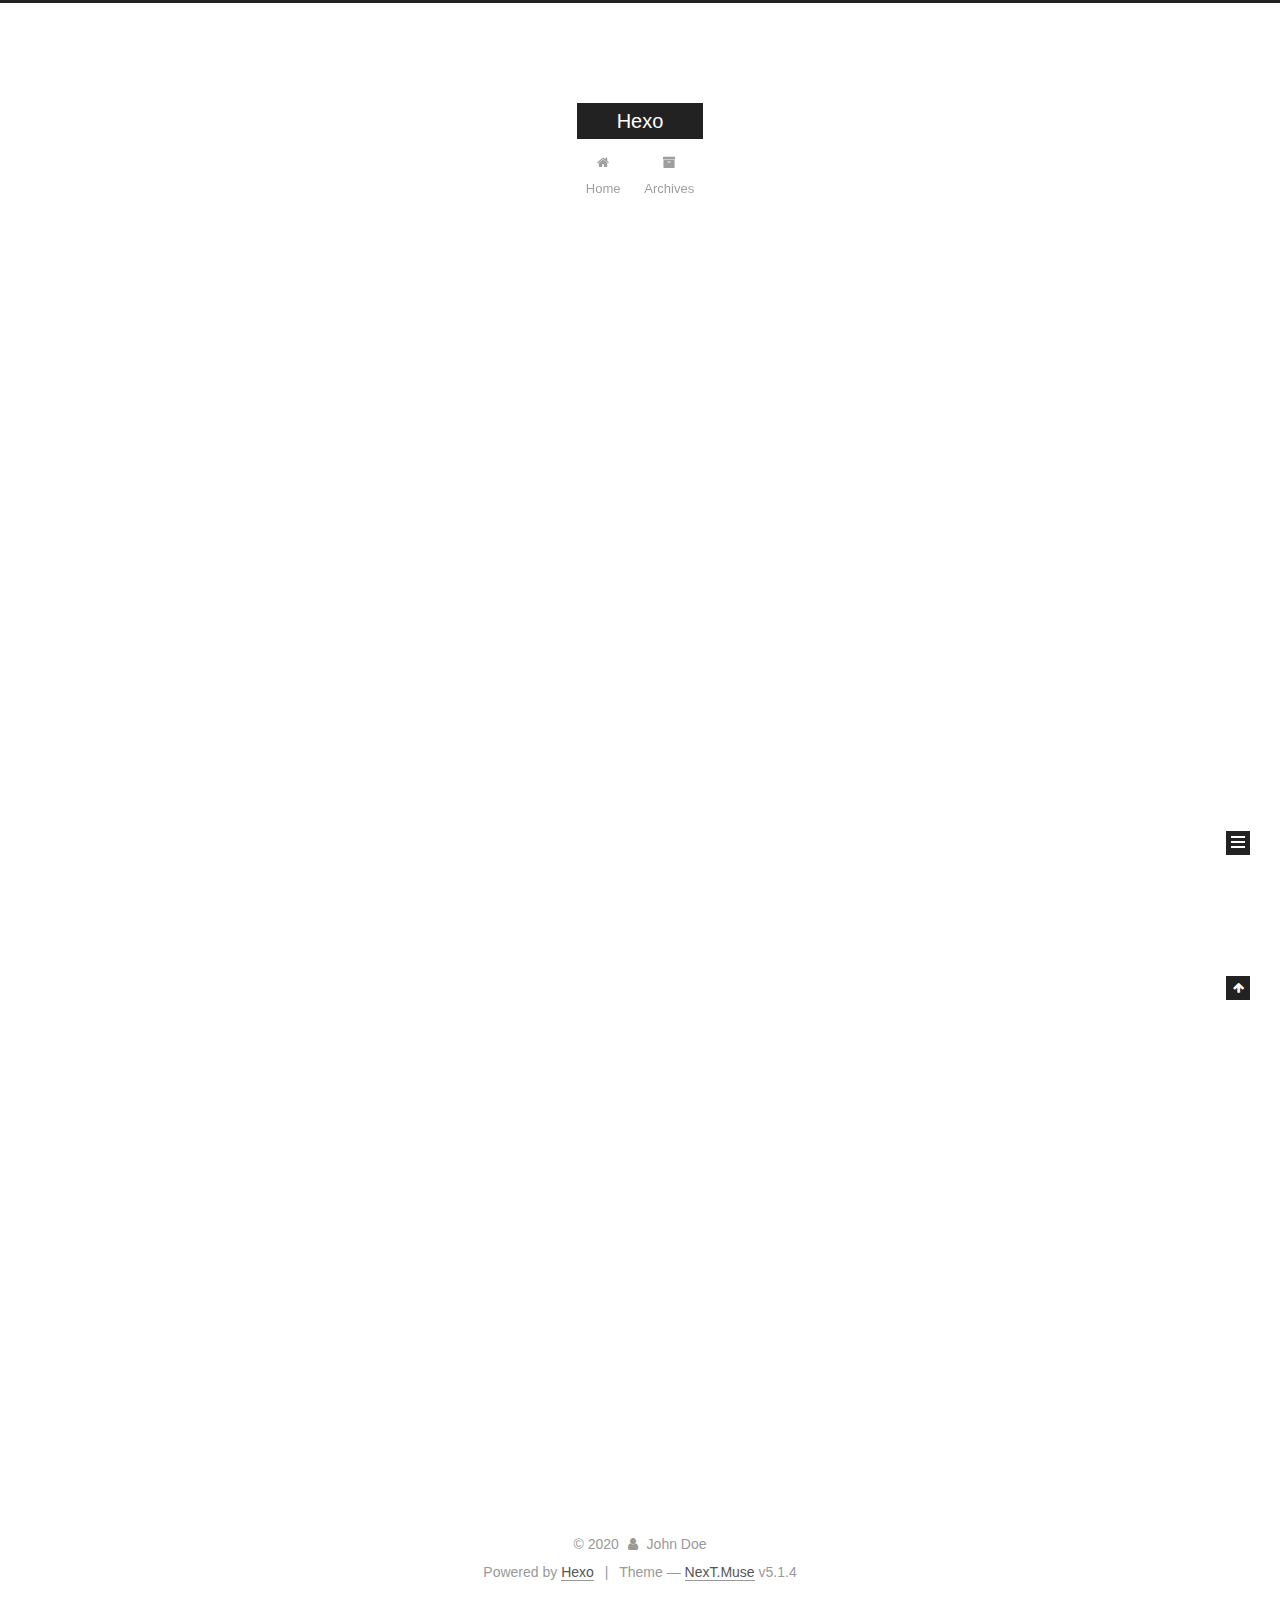
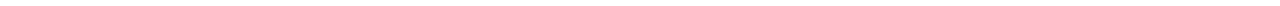
==== commit 5c2064e9: "Site updated: 2020-06-26 21:32:34" ====
--- a/index.html
+++ b/index.html
@@ -1,540 +1,739 @@
 <!DOCTYPE html>
-<html>
+
+
+
+  
+
+
+<html class="theme-next muse use-motion" lang="en">
 <head>
-  <meta charset="utf-8">
-  
-  <meta name="renderer" content="webkit">
-  <meta http-equiv="X-UA-Compatible" content="IE=edge" >
-  <link rel="dns-prefetch" href="http://yoursite.com">
-  <title>Hexo</title>
-  <meta name="viewport" content="width=device-width, initial-scale=1, maximum-scale=1">
-  <meta property="og:type" content="website">
+  <meta charset="UTF-8"/>
+<meta http-equiv="X-UA-Compatible" content="IE=edge" />
+<meta name="viewport" content="width=device-width, initial-scale=1, maximum-scale=1"/>
+<meta name="theme-color" content="#222">
+
+
+
+
+
+
+
+
+
+<meta http-equiv="Cache-Control" content="no-transform" />
+<meta http-equiv="Cache-Control" content="no-siteapp" />
+
+
+
+
+
+
+
+
+
+
+
+
+
+
+
+
+  
+  
+  <link href="/lib/fancybox/source/jquery.fancybox.css?v=2.1.5" rel="stylesheet" type="text/css" />
+
+
+
+
+
+
+
+<link href="/lib/font-awesome/css/font-awesome.min.css?v=4.6.2" rel="stylesheet" type="text/css" />
+
+<link href="/css/main.css?v=5.1.4" rel="stylesheet" type="text/css" />
+
+
+  <link rel="apple-touch-icon" sizes="180x180" href="/images/apple-touch-icon-next.png?v=5.1.4">
+
+
+  <link rel="icon" type="image/png" sizes="32x32" href="/images/favicon-32x32-next.png?v=5.1.4">
+
+
+  <link rel="icon" type="image/png" sizes="16x16" href="/images/favicon-16x16-next.png?v=5.1.4">
+
+
+  <link rel="mask-icon" href="/images/logo.svg?v=5.1.4" color="#222">
+
+
+
+
+
+  <meta name="keywords" content="Hexo, NexT" />
+
+
+
+
+
+
+
+
+
+
+<meta property="og:type" content="website">
 <meta property="og:title" content="Hexo">
 <meta property="og:url" content="http://yoursite.com/index.html">
 <meta property="og:site_name" content="Hexo">
 <meta property="og:locale" content="en_US">
 <meta property="article:author" content="John Doe">
 <meta name="twitter:card" content="summary">
-  
-    <link rel="alternative" href="/atom.xml" title="Hexo" type="application/atom+xml">
-  
-  
-    <link rel="icon" href="/favicon.png">
-  
-  <link rel="stylesheet" type="text/css" href="/./main.0cf68a.css">
-  <style type="text/css">
-  
-    #container.show {
-      background: linear-gradient(200deg,#a0cfe4,#e8c37e);
+
+
+
+<script type="text/javascript" id="hexo.configurations">
+  var NexT = window.NexT || {};
+  var CONFIG = {
+    root: '/',
+    scheme: 'Muse',
+    version: '5.1.4',
+    sidebar: {"position":"left","display":"post","offset":12,"b2t":false,"scrollpercent":false,"onmobile":false},
+    fancybox: true,
+    tabs: true,
+    motion: {"enable":true,"async":false,"transition":{"post_block":"fadeIn","post_header":"slideDownIn","post_body":"slideDownIn","coll_header":"slideLeftIn","sidebar":"slideUpIn"}},
+    duoshuo: {
+      userId: '0',
+      author: 'Author'
+    },
+    algolia: {
+      applicationID: '',
+      apiKey: '',
+      indexName: '',
+      hits: {"per_page":10},
+      labels: {"input_placeholder":"Search for Posts","hits_empty":"We didn't find any results for the search: ${query}","hits_stats":"${hits} results found in ${time} ms"}
     }
-  </style>
-  
-
-  
+  };
+</script>
+
+
+
+  <link rel="canonical" href="http://yoursite.com/"/>
+
+
+
+
+
+  <title>Hexo</title>
+  
+
+
+
+
+
+
+
 
 <meta name="generator" content="Hexo 4.2.1"></head>
 
-<body>
-  <div id="container" q-class="show:isCtnShow">
-    <canvas id="anm-canvas" class="anm-canvas"></canvas>
-    <div class="left-col" q-class="show:isShow">
-      
-<div class="overlay" style="background: #4d4d4d"></div>
-<div class="intrude-less">
-	<header id="header" class="inner">
-		<a href="/" class="profilepic">
-			<img src="" class="js-avatar">
-		</a>
-		<hgroup>
-		  <h1 class="header-author"><a href="/">John Doe</a></h1>
-		</hgroup>
-		
-
-		<nav class="header-menu">
-			<ul>
-			
-				<li><a href="/">主页</a></li>
-	        
-				<li><a href="/tags/%E9%9A%8F%E7%AC%94/">随笔</a></li>
-	        
-			</ul>
-		</nav>
-		<nav class="header-smart-menu">
-    		
-    			
-    			<a q-on="click: openSlider(e, 'innerArchive')" href="javascript:void(0)">所有文章</a>
-    			
-            
-    			
-    			<a q-on="click: openSlider(e, 'friends')" href="javascript:void(0)">友链</a>
-    			
-            
-    			
-    			<a q-on="click: openSlider(e, 'aboutme')" href="javascript:void(0)">关于我</a>
-    			
-            
-		</nav>
-		<nav class="header-nav">
-			<div class="social">
-				
-					<a class="github" target="_blank" href="#" title="github"><i class="icon-github"></i></a>
-		        
-					<a class="weibo" target="_blank" href="#" title="weibo"><i class="icon-weibo"></i></a>
-		        
-					<a class="rss" target="_blank" href="#" title="rss"><i class="icon-rss"></i></a>
-		        
-					<a class="zhihu" target="_blank" href="#" title="zhihu"><i class="icon-zhihu"></i></a>
-		        
-			</div>
-		</nav>
-	</header>		
+<body itemscope itemtype="http://schema.org/WebPage" lang="en">
+
+  
+  
+    
+  
+
+  <div class="container sidebar-position-left 
+  page-home">
+    <div class="headband"></div>
+
+    <header id="header" class="header" itemscope itemtype="http://schema.org/WPHeader">
+      <div class="header-inner"><div class="site-brand-wrapper">
+  <div class="site-meta ">
+    
+
+    <div class="custom-logo-site-title">
+      <a href="/"  class="brand" rel="start">
+        <span class="logo-line-before"><i></i></span>
+        <span class="site-title">Hexo</span>
+        <span class="logo-line-after"><i></i></span>
+      </a>
+    </div>
+      
+        <p class="site-subtitle"></p>
+      
+  </div>
+
+  <div class="site-nav-toggle">
+    <button>
+      <span class="btn-bar"></span>
+      <span class="btn-bar"></span>
+      <span class="btn-bar"></span>
+    </button>
+  </div>
 </div>
 
+<nav class="site-nav">
+  
+
+  
+    <ul id="menu" class="menu">
+      
+        
+        <li class="menu-item menu-item-home">
+          <a href="/%20" rel="section">
+            
+              <i class="menu-item-icon fa fa-fw fa-home"></i> <br />
+            
+            Home
+          </a>
+        </li>
+      
+        
+        <li class="menu-item menu-item-archives">
+          <a href="/archives/%20" rel="section">
+            
+              <i class="menu-item-icon fa fa-fw fa-archive"></i> <br />
+            
+            Archives
+          </a>
+        </li>
+      
+
+      
+    </ul>
+  
+
+  
+</nav>
+
+
+
+ </div>
+    </header>
+
+    <main id="main" class="main">
+      <div class="main-inner">
+        <div class="content-wrap">
+          <div id="content" class="content">
+            
+  <section id="posts" class="posts-expand">
+    
+      
+
+  
+
+  
+  
+  
+
+  <article class="post post-type-normal" itemscope itemtype="http://schema.org/Article">
+  
+  
+  
+  <div class="post-block">
+    <link itemprop="mainEntityOfPage" href="http://yoursite.com/2020/06/26/My-first-Blog/">
+
+    <span hidden itemprop="author" itemscope itemtype="http://schema.org/Person">
+      <meta itemprop="name" content="John Doe">
+      <meta itemprop="description" content="">
+      <meta itemprop="image" content="/images/avatar.gif">
+    </span>
+
+    <span hidden itemprop="publisher" itemscope itemtype="http://schema.org/Organization">
+      <meta itemprop="name" content="Hexo">
+    </span>
+
+    
+      <header class="post-header">
+
+        
+        
+          <h1 class="post-title" itemprop="name headline">
+                
+                <a class="post-title-link" href="/2020/06/26/My-first-Blog/" itemprop="url">My first Blog</a></h1>
+        
+
+        <div class="post-meta">
+          <span class="post-time">
+            
+              <span class="post-meta-item-icon">
+                <i class="fa fa-calendar-o"></i>
+              </span>
+              
+                <span class="post-meta-item-text">Posted on</span>
+              
+              <time title="Post created" itemprop="dateCreated datePublished" datetime="2020-06-26T21:09:02-07:00">
+                2020-06-26
+              </time>
+            
+
+            
+
+            
+          </span>
+
+          
+
+          
+            
+          
+
+          
+          
+
+          
+
+          
+
+          
+
+        </div>
+      </header>
+    
+
+    
+    
+    
+    <div class="post-body" itemprop="articleBody">
+
+      
+      
+
+      
+        
+          
+            
+          
+        
+      
     </div>
-    <div class="mid-col" q-class="show:isShow,hide:isShow|isFalse">
-      
-<nav id="mobile-nav">
-  	<div class="overlay js-overlay" style="background: #4d4d4d"></div>
-	<div class="btnctn js-mobile-btnctn">
-  		<div class="slider-trigger list" q-on="click: openSlider(e)"><i class="icon icon-sort"></i></div>
-	</div>
-	<div class="intrude-less">
-		<header id="header" class="inner">
-			<div class="profilepic">
-				<img src="" class="js-avatar">
-			</div>
-			<hgroup>
-			  <h1 class="header-author js-header-author">John Doe</h1>
-			</hgroup>
-			
-			
-			
-				
-			
-				
-			
-			
-			
-			<nav class="header-nav">
-				<div class="social">
-					
-						<a class="github" target="_blank" href="#" title="github"><i class="icon-github"></i></a>
-			        
-						<a class="weibo" target="_blank" href="#" title="weibo"><i class="icon-weibo"></i></a>
-			        
-						<a class="rss" target="_blank" href="#" title="rss"><i class="icon-rss"></i></a>
-			        
-						<a class="zhihu" target="_blank" href="#" title="zhihu"><i class="icon-zhihu"></i></a>
-			        
-				</div>
-			</nav>
-
-			<nav class="header-menu js-header-menu">
-				<ul style="width: 50%">
-				
-				
-					<li style="width: 50%"><a href="/">主页</a></li>
-		        
-					<li style="width: 50%"><a href="/tags/%E9%9A%8F%E7%AC%94/">随笔</a></li>
-		        
-				</ul>
-			</nav>
-		</header>				
-	</div>
-	<div class="mobile-mask" style="display:none" q-show="isShow"></div>
-</nav>
-
-      <div id="wrapper" class="body-wrap">
-        <div class="menu-l">
-          <div class="canvas-wrap">
-            <canvas data-colors="#eaeaea" data-sectionHeight="100" data-contentId="js-content" id="myCanvas1" class="anm-canvas"></canvas>
+    
+    
+    
+
+    
+
+    
+
+    
+
+    <footer class="post-footer">
+      
+
+      
+
+      
+
+      
+      
+        <div class="post-eof"></div>
+      
+    </footer>
+  </div>
+  
+  
+  
+  </article>
+
+
+    
+      
+
+  
+
+  
+  
+  
+
+  <article class="post post-type-normal" itemscope itemtype="http://schema.org/Article">
+  
+  
+  
+  <div class="post-block">
+    <link itemprop="mainEntityOfPage" href="http://yoursite.com/2020/06/26/hello-world/">
+
+    <span hidden itemprop="author" itemscope itemtype="http://schema.org/Person">
+      <meta itemprop="name" content="John Doe">
+      <meta itemprop="description" content="">
+      <meta itemprop="image" content="/images/avatar.gif">
+    </span>
+
+    <span hidden itemprop="publisher" itemscope itemtype="http://schema.org/Organization">
+      <meta itemprop="name" content="Hexo">
+    </span>
+
+    
+      <header class="post-header">
+
+        
+        
+          <h1 class="post-title" itemprop="name headline">
+                
+                <a class="post-title-link" href="/2020/06/26/hello-world/" itemprop="url">Hello World</a></h1>
+        
+
+        <div class="post-meta">
+          <span class="post-time">
+            
+              <span class="post-meta-item-icon">
+                <i class="fa fa-calendar-o"></i>
+              </span>
+              
+                <span class="post-meta-item-text">Posted on</span>
+              
+              <time title="Post created" itemprop="dateCreated datePublished" datetime="2020-06-26T21:06:44-07:00">
+                2020-06-26
+              </time>
+            
+
+            
+
+            
+          </span>
+
+          
+
+          
+            
+          
+
+          
+          
+
+          
+
+          
+
+          
+
+        </div>
+      </header>
+    
+
+    
+    
+    
+    <div class="post-body" itemprop="articleBody">
+
+      
+      
+
+      
+        
+          
+            <p>Welcome to <a href="https://hexo.io/" target="_blank" rel="noopener">Hexo</a>! This is your very first post. Check <a href="https://hexo.io/docs/" target="_blank" rel="noopener">documentation</a> for more info. If you get any problems when using Hexo, you can find the answer in <a href="https://hexo.io/docs/troubleshooting.html" target="_blank" rel="noopener">troubleshooting</a> or you can ask me on <a href="https://github.com/hexojs/hexo/issues" target="_blank" rel="noopener">GitHub</a>.</p>
+<h2 id="Quick-Start"><a href="#Quick-Start" class="headerlink" title="Quick Start"></a>Quick Start</h2><h3 id="Create-a-new-post"><a href="#Create-a-new-post" class="headerlink" title="Create a new post"></a>Create a new post</h3><figure class="highlight bash"><table><tr><td class="gutter"><pre><span class="line">1</span><br></pre></td><td class="code"><pre><span class="line">$ hexo new <span class="string">"My New Post"</span></span><br></pre></td></tr></table></figure>
+
+<p>More info: <a href="https://hexo.io/docs/writing.html" target="_blank" rel="noopener">Writing</a></p>
+<h3 id="Run-server"><a href="#Run-server" class="headerlink" title="Run server"></a>Run server</h3><figure class="highlight bash"><table><tr><td class="gutter"><pre><span class="line">1</span><br></pre></td><td class="code"><pre><span class="line">$ hexo server</span><br></pre></td></tr></table></figure>
+
+<p>More info: <a href="https://hexo.io/docs/server.html" target="_blank" rel="noopener">Server</a></p>
+<h3 id="Generate-static-files"><a href="#Generate-static-files" class="headerlink" title="Generate static files"></a>Generate static files</h3><figure class="highlight bash"><table><tr><td class="gutter"><pre><span class="line">1</span><br></pre></td><td class="code"><pre><span class="line">$ hexo generate</span><br></pre></td></tr></table></figure>
+
+<p>More info: <a href="https://hexo.io/docs/generating.html" target="_blank" rel="noopener">Generating</a></p>
+<h3 id="Deploy-to-remote-sites"><a href="#Deploy-to-remote-sites" class="headerlink" title="Deploy to remote sites"></a>Deploy to remote sites</h3><figure class="highlight bash"><table><tr><td class="gutter"><pre><span class="line">1</span><br></pre></td><td class="code"><pre><span class="line">$ hexo deploy</span><br></pre></td></tr></table></figure>
+
+<p>More info: <a href="https://hexo.io/docs/one-command-deployment.html" target="_blank" rel="noopener">Deployment</a></p>
+
+          
+        
+      
+    </div>
+    
+    
+    
+
+    
+
+    
+
+    
+
+    <footer class="post-footer">
+      
+
+      
+
+      
+
+      
+      
+        <div class="post-eof"></div>
+      
+    </footer>
+  </div>
+  
+  
+  
+  </article>
+
+
+    
+  </section>
+
+  
+
+
           </div>
-          <div id="js-content" class="content-ll">
-            
-  
-    <article id="post-My-first-Blog" class="article article-type-post  article-index" itemscope itemprop="blogPost">
-  <div class="article-inner">
-    
-      <header class="article-header">
-        
-  
-    <h1 itemprop="name">
-      <a class="article-title" href="/2020/06/26/My-first-Blog/">My first Blog</a>
-    </h1>
-  
-
-        
-        <a href="/2020/06/26/My-first-Blog/" class="archive-article-date">
-  	<time datetime="2020-06-27T04:09:02.000Z" itemprop="datePublished"><i class="icon-calendar icon"></i>2020-06-26</time>
-</a>
-        
-      </header>
-    
-    <div class="article-entry" itemprop="articleBody">
-      
-        
-      
-
-      
-    </div>
-    <div class="article-info article-info-index">
-      
-      
-      
-
-      
-        <p class="article-more-link">
-          <a class="article-more-a" href="/2020/06/26/My-first-Blog/">展开全文 >></a>
-        </p>
-      
-
-      
-      <div class="clearfix"></div>
+          
+
+
+          
+
+        </div>
+        
+          
+  
+  <div class="sidebar-toggle">
+    <div class="sidebar-toggle-line-wrap">
+      <span class="sidebar-toggle-line sidebar-toggle-line-first"></span>
+      <span class="sidebar-toggle-line sidebar-toggle-line-middle"></span>
+      <span class="sidebar-toggle-line sidebar-toggle-line-last"></span>
     </div>
   </div>
-</article>
-
-<aside class="wrap-side-operation">
-    <div class="mod-side-operation">
-        
-        <div class="jump-container" id="js-jump-container" style="display:none;">
-            <a href="javascript:void(0)" class="mod-side-operation__jump-to-top">
-                <i class="icon-font icon-back"></i>
-            </a>
-            <div id="js-jump-plan-container" class="jump-plan-container" style="top: -11px;">
-                <i class="icon-font icon-plane jump-plane"></i>
-            </div>
+
+  <aside id="sidebar" class="sidebar">
+    
+    <div class="sidebar-inner">
+
+      
+
+      
+
+      <section class="site-overview-wrap sidebar-panel sidebar-panel-active">
+        <div class="site-overview">
+          <div class="site-author motion-element" itemprop="author" itemscope itemtype="http://schema.org/Person">
+            
+              <p class="site-author-name" itemprop="name">John Doe</p>
+              <p class="site-description motion-element" itemprop="description"></p>
+          </div>
+
+          <nav class="site-state motion-element">
+
+            
+              <div class="site-state-item site-state-posts">
+              
+                <a href="/archives/%20%7C%7C%20archive">
+              
+                  <span class="site-state-item-count">2</span>
+                  <span class="site-state-item-name">posts</span>
+                </a>
+              </div>
+            
+
+            
+
+            
+
+          </nav>
+
+          
+
+          
+
+          
+          
+
+          
+          
+
+          
+
         </div>
-        
-        
+      </section>
+
+      
+
+      
+
     </div>
-</aside>
-
-
-
-
-  
-    <article id="post-hello-world" class="article article-type-post  article-index" itemscope itemprop="blogPost">
-  <div class="article-inner">
-    
-      <header class="article-header">
-        
-  
-    <h1 itemprop="name">
-      <a class="article-title" href="/2020/06/26/hello-world/">Hello World</a>
-    </h1>
-  
-
-        
-        <a href="/2020/06/26/hello-world/" class="archive-article-date">
-  	<time datetime="2020-06-27T04:06:44.754Z" itemprop="datePublished"><i class="icon-calendar icon"></i>2020-06-26</time>
-</a>
-        
-      </header>
-    
-    <div class="article-entry" itemprop="articleBody">
-      
-        <p>Welcome to <a href="https://hexo.io/" target="_blank" rel="noopener">Hexo</a>! This is your very first post. Check <a href="https://hexo.io/docs/" target="_blank" rel="noopener">documentation</a> for more info. If you get any problems when using Hexo, you can find the answer in <a href="https://hexo.io/docs/troubleshooting.html" target="_blank" rel="noopener">troubleshooting</a> or you can ask me on <a href="https://github.com/hexojs/hexo/issues" target="_blank" rel="noopener">GitHub</a>.</p>
-<h2 id="Quick-Start"><a href="#Quick-Start" class="headerlink" title="Quick Start"></a>Quick Start</h2><h3 id="Create-a-new-post"><a href="#Create-a-new-post" class="headerlink" title="Create a new post"></a>Create a new post</h3><figure class="highlight bash"><table><tr><td class="gutter"><pre><span class="line">1</span><br></pre></td><td class="code"><pre><span class="line">$ hexo new <span class="string">"My New Post"</span></span><br></pre></td></tr></table></figure>
-
-<p>More info: <a href="https://hexo.io/docs/writing.html" target="_blank" rel="noopener">Writing</a></p>
-<h3 id="Run-server"><a href="#Run-server" class="headerlink" title="Run server"></a>Run server</h3><figure class="highlight bash"><table><tr><td class="gutter"><pre><span class="line">1</span><br></pre></td><td class="code"><pre><span class="line">$ hexo server</span><br></pre></td></tr></table></figure>
-
-<p>More info: <a href="https://hexo.io/docs/server.html" target="_blank" rel="noopener">Server</a></p>
-<h3 id="Generate-static-files"><a href="#Generate-static-files" class="headerlink" title="Generate static files"></a>Generate static files</h3><figure class="highlight bash"><table><tr><td class="gutter"><pre><span class="line">1</span><br></pre></td><td class="code"><pre><span class="line">$ hexo generate</span><br></pre></td></tr></table></figure>
-
-<p>More info: <a href="https://hexo.io/docs/generating.html" target="_blank" rel="noopener">Generating</a></p>
-<h3 id="Deploy-to-remote-sites"><a href="#Deploy-to-remote-sites" class="headerlink" title="Deploy to remote sites"></a>Deploy to remote sites</h3><figure class="highlight bash"><table><tr><td class="gutter"><pre><span class="line">1</span><br></pre></td><td class="code"><pre><span class="line">$ hexo deploy</span><br></pre></td></tr></table></figure>
-
-<p>More info: <a href="https://hexo.io/docs/one-command-deployment.html" target="_blank" rel="noopener">Deployment</a></p>
-
-      
-
-      
-    </div>
-    <div class="article-info article-info-index">
-      
-      
-      
-
-      
-        <p class="article-more-link">
-          <a class="article-more-a" href="/2020/06/26/hello-world/">展开全文 >></a>
-        </p>
-      
-
-      
-      <div class="clearfix"></div>
-    </div>
+  </aside>
+
+
+        
+      </div>
+    </main>
+
+    <footer id="footer" class="footer">
+      <div class="footer-inner">
+        <div class="copyright">&copy; <span itemprop="copyrightYear">2020</span>
+  <span class="with-love">
+    <i class="fa fa-user"></i>
+  </span>
+  <span class="author" itemprop="copyrightHolder">John Doe</span>
+
+  
+</div>
+
+
+  <div class="powered-by">Powered by <a class="theme-link" target="_blank" href="https://hexo.io">Hexo</a></div>
+
+
+
+  <span class="post-meta-divider">|</span>
+
+
+
+  <div class="theme-info">Theme &mdash; <a class="theme-link" target="_blank" href="https://github.com/iissnan/hexo-theme-next">NexT.Muse</a> v5.1.4</div>
+
+
+
+
+        
+
+
+
+
+
+
+
+        
+      </div>
+    </footer>
+
+    
+      <div class="back-to-top">
+        <i class="fa fa-arrow-up"></i>
+        
+      </div>
+    
+
+    
+
   </div>
-</article>
-
-<aside class="wrap-side-operation">
-    <div class="mod-side-operation">
-        
-        <div class="jump-container" id="js-jump-container" style="display:none;">
-            <a href="javascript:void(0)" class="mod-side-operation__jump-to-top">
-                <i class="icon-font icon-back"></i>
-            </a>
-            <div id="js-jump-plan-container" class="jump-plan-container" style="top: -11px;">
-                <i class="icon-font icon-plane jump-plane"></i>
-            </div>
-        </div>
-        
-        
-    </div>
-</aside>
-
-
-
-
-  
-  
-
-
-          </div>
-        </div>
-      </div>
-      <footer id="footer">
-  <div class="outer">
-    <div id="footer-info">
-    	<div class="footer-left">
-    		&copy; 2020 John Doe
-    	</div>
-      	<div class="footer-right">
-      		<a href="http://hexo.io/" target="_blank">Hexo</a>  Theme <a href="https://github.com/litten/hexo-theme-yilia" target="_blank">Yilia</a> by Litten
-      	</div>
-    </div>
-  </div>
-</footer>
-    </div>
-    <script>
-	var yiliaConfig = {
-		mathjax: false,
-		isHome: true,
-		isPost: false,
-		isArchive: false,
-		isTag: false,
-		isCategory: false,
-		open_in_new: false,
-		toc_hide_index: true,
-		root: "/",
-		innerArchive: true,
-		showTags: false
-	}
+
+  
+
+<script type="text/javascript">
+  if (Object.prototype.toString.call(window.Promise) !== '[object Function]') {
+    window.Promise = null;
+  }
 </script>
 
-<script>!function(t){function n(e){if(r[e])return r[e].exports;var i=r[e]={exports:{},id:e,loaded:!1};return t[e].call(i.exports,i,i.exports,n),i.loaded=!0,i.exports}var r={};n.m=t,n.c=r,n.p="./",n(0)}([function(t,n,r){r(195),t.exports=r(191)},function(t,n,r){var e=r(3),i=r(52),o=r(27),u=r(28),c=r(53),f="prototype",a=function(t,n,r){var s,l,h,v,p=t&a.F,d=t&a.G,y=t&a.S,g=t&a.P,b=t&a.B,m=d?e:y?e[n]||(e[n]={}):(e[n]||{})[f],x=d?i:i[n]||(i[n]={}),w=x[f]||(x[f]={});d&&(r=n);for(s in r)l=!p&&m&&void 0!==m[s],h=(l?m:r)[s],v=b&&l?c(h,e):g&&"function"==typeof h?c(Function.call,h):h,m&&u(m,s,h,t&a.U),x[s]!=h&&o(x,s,v),g&&w[s]!=h&&(w[s]=h)};e.core=i,a.F=1,a.G=2,a.S=4,a.P=8,a.B=16,a.W=32,a.U=64,a.R=128,t.exports=a},function(t,n,r){var e=r(6);t.exports=function(t){if(!e(t))throw TypeError(t+" is not an object!");return t}},function(t,n){var r=t.exports="undefined"!=typeof window&&window.Math==Math?window:"undefined"!=typeof self&&self.Math==Math?self:Function("return this")();"number"==typeof __g&&(__g=r)},function(t,n){t.exports=function(t){try{return!!t()}catch(t){return!0}}},function(t,n){var r=t.exports="undefined"!=typeof window&&window.Math==Math?window:"undefined"!=typeof self&&self.Math==Math?self:Function("return this")();"number"==typeof __g&&(__g=r)},function(t,n){t.exports=function(t){return"object"==typeof t?null!==t:"function"==typeof t}},function(t,n,r){var e=r(126)("wks"),i=r(76),o=r(3).Symbol,u="function"==typeof o;(t.exports=function(t){return e[t]||(e[t]=u&&o[t]||(u?o:i)("Symbol."+t))}).store=e},function(t,n){var r={}.hasOwnProperty;t.exports=function(t,n){return r.call(t,n)}},function(t,n,r){var e=r(94),i=r(33);t.exports=function(t){return e(i(t))}},function(t,n,r){t.exports=!r(4)(function(){return 7!=Object.defineProperty({},"a",{get:function(){return 7}}).a})},function(t,n,r){var e=r(2),i=r(167),o=r(50),u=Object.defineProperty;n.f=r(10)?Object.defineProperty:function(t,n,r){if(e(t),n=o(n,!0),e(r),i)try{return u(t,n,r)}catch(t){}if("get"in r||"set"in r)throw TypeError("Accessors not supported!");return"value"in r&&(t[n]=r.value),t}},function(t,n,r){t.exports=!r(18)(function(){return 7!=Object.defineProperty({},"a",{get:function(){return 7}}).a})},function(t,n,r){var e=r(14),i=r(22);t.exports=r(12)?function(t,n,r){return e.f(t,n,i(1,r))}:function(t,n,r){return t[n]=r,t}},function(t,n,r){var e=r(20),i=r(58),o=r(42),u=Object.defineProperty;n.f=r(12)?Object.defineProperty:function(t,n,r){if(e(t),n=o(n,!0),e(r),i)try{return u(t,n,r)}catch(t){}if("get"in r||"set"in r)throw TypeError("Accessors not supported!");return"value"in r&&(t[n]=r.value),t}},function(t,n,r){var e=r(40)("wks"),i=r(23),o=r(5).Symbol,u="function"==typeof o;(t.exports=function(t){return e[t]||(e[t]=u&&o[t]||(u?o:i)("Symbol."+t))}).store=e},function(t,n,r){var e=r(67),i=Math.min;t.exports=function(t){return t>0?i(e(t),9007199254740991):0}},function(t,n,r){var e=r(46);t.exports=function(t){return Object(e(t))}},function(t,n){t.exports=function(t){try{return!!t()}catch(t){return!0}}},function(t,n,r){var e=r(63),i=r(34);t.exports=Object.keys||function(t){return e(t,i)}},function(t,n,r){var e=r(21);t.exports=function(t){if(!e(t))throw TypeError(t+" is not an object!");return t}},function(t,n){t.exports=function(t){return"object"==typeof t?null!==t:"function"==typeof t}},function(t,n){t.exports=function(t,n){return{enumerable:!(1&t),configurable:!(2&t),writable:!(4&t),value:n}}},function(t,n){var r=0,e=Math.random();t.exports=function(t){return"Symbol(".concat(void 0===t?"":t,")_",(++r+e).toString(36))}},function(t,n){var r={}.hasOwnProperty;t.exports=function(t,n){return r.call(t,n)}},function(t,n){var r=t.exports={version:"2.4.0"};"number"==typeof __e&&(__e=r)},function(t,n){t.exports=function(t){if("function"!=typeof t)throw TypeError(t+" is not a function!");return t}},function(t,n,r){var e=r(11),i=r(66);t.exports=r(10)?function(t,n,r){return e.f(t,n,i(1,r))}:function(t,n,r){return t[n]=r,t}},function(t,n,r){var e=r(3),i=r(27),o=r(24),u=r(76)("src"),c="toString",f=Function[c],a=(""+f).split(c);r(52).inspectSource=function(t){return f.call(t)},(t.exports=function(t,n,r,c){var f="function"==typeof r;f&&(o(r,"name")||i(r,"name",n)),t[n]!==r&&(f&&(o(r,u)||i(r,u,t[n]?""+t[n]:a.join(String(n)))),t===e?t[n]=r:c?t[n]?t[n]=r:i(t,n,r):(delete t[n],i(t,n,r)))})(Function.prototype,c,function(){return"function"==typeof this&&this[u]||f.call(this)})},function(t,n,r){var e=r(1),i=r(4),o=r(46),u=function(t,n,r,e){var i=String(o(t)),u="<"+n;return""!==r&&(u+=" "+r+'="'+String(e).replace(/"/g,"&quot;")+'"'),u+">"+i+"</"+n+">"};t.exports=function(t,n){var r={};r[t]=n(u),e(e.P+e.F*i(function(){var n=""[t]('"');return n!==n.toLowerCase()||n.split('"').length>3}),"String",r)}},function(t,n,r){var e=r(115),i=r(46);t.exports=function(t){return e(i(t))}},function(t,n,r){var e=r(116),i=r(66),o=r(30),u=r(50),c=r(24),f=r(167),a=Object.getOwnPropertyDescriptor;n.f=r(10)?a:function(t,n){if(t=o(t),n=u(n,!0),f)try{return a(t,n)}catch(t){}if(c(t,n))return i(!e.f.call(t,n),t[n])}},function(t,n,r){var e=r(24),i=r(17),o=r(145)("IE_PROTO"),u=Object.prototype;t.exports=Object.getPrototypeOf||function(t){return t=i(t),e(t,o)?t[o]:"function"==typeof t.constructor&&t instanceof t.constructor?t.constructor.prototype:t instanceof Object?u:null}},function(t,n){t.exports=function(t){if(void 0==t)throw TypeError("Can't call method on  "+t);return t}},function(t,n){t.exports="constructor,hasOwnProperty,isPrototypeOf,propertyIsEnumerable,toLocaleString,toString,valueOf".split(",")},function(t,n){t.exports={}},function(t,n){t.exports=!0},function(t,n){n.f={}.propertyIsEnumerable},function(t,n,r){var e=r(14).f,i=r(8),o=r(15)("toStringTag");t.exports=function(t,n,r){t&&!i(t=r?t:t.prototype,o)&&e(t,o,{configurable:!0,value:n})}},function(t,n,r){var e=r(40)("keys"),i=r(23);t.exports=function(t){return e[t]||(e[t]=i(t))}},function(t,n,r){var e=r(5),i="__core-js_shared__",o=e[i]||(e[i]={});t.exports=function(t){return o[t]||(o[t]={})}},function(t,n){var r=Math.ceil,e=Math.floor;t.exports=function(t){return isNaN(t=+t)?0:(t>0?e:r)(t)}},function(t,n,r){var e=r(21);t.exports=function(t,n){if(!e(t))return t;var r,i;if(n&&"function"==typeof(r=t.toString)&&!e(i=r.call(t)))return i;if("function"==typeof(r=t.valueOf)&&!e(i=r.call(t)))return i;if(!n&&"function"==typeof(r=t.toString)&&!e(i=r.call(t)))return i;throw TypeError("Can't convert object to primitive value")}},function(t,n,r){var e=r(5),i=r(25),o=r(36),u=r(44),c=r(14).f;t.exports=function(t){var n=i.Symbol||(i.Symbol=o?{}:e.Symbol||{});"_"==t.charAt(0)||t in n||c(n,t,{value:u.f(t)})}},function(t,n,r){n.f=r(15)},function(t,n){var r={}.toString;t.exports=function(t){return r.call(t).slice(8,-1)}},function(t,n){t.exports=function(t){if(void 0==t)throw TypeError("Can't call method on  "+t);return t}},function(t,n,r){var e=r(4);t.exports=function(t,n){return!!t&&e(function(){n?t.call(null,function(){},1):t.call(null)})}},function(t,n,r){var e=r(53),i=r(115),o=r(17),u=r(16),c=r(203);t.exports=function(t,n){var r=1==t,f=2==t,a=3==t,s=4==t,l=6==t,h=5==t||l,v=n||c;return function(n,c,p){for(var d,y,g=o(n),b=i(g),m=e(c,p,3),x=u(b.length),w=0,S=r?v(n,x):f?v(n,0):void 0;x>w;w++)if((h||w in b)&&(d=b[w],y=m(d,w,g),t))if(r)S[w]=y;else if(y)switch(t){case 3:return!0;case 5:return d;case 6:return w;case 2:S.push(d)}else if(s)return!1;return l?-1:a||s?s:S}}},function(t,n,r){var e=r(1),i=r(52),o=r(4);t.exports=function(t,n){var r=(i.Object||{})[t]||Object[t],u={};u[t]=n(r),e(e.S+e.F*o(function(){r(1)}),"Object",u)}},function(t,n,r){var e=r(6);t.exports=function(t,n){if(!e(t))return t;var r,i;if(n&&"function"==typeof(r=t.toString)&&!e(i=r.call(t)))return i;if("function"==typeof(r=t.valueOf)&&!e(i=r.call(t)))return i;if(!n&&"function"==typeof(r=t.toString)&&!e(i=r.call(t)))return i;throw TypeError("Can't convert object to primitive value")}},function(t,n,r){var e=r(5),i=r(25),o=r(91),u=r(13),c="prototype",f=function(t,n,r){var a,s,l,h=t&f.F,v=t&f.G,p=t&f.S,d=t&f.P,y=t&f.B,g=t&f.W,b=v?i:i[n]||(i[n]={}),m=b[c],x=v?e:p?e[n]:(e[n]||{})[c];v&&(r=n);for(a in r)(s=!h&&x&&void 0!==x[a])&&a in b||(l=s?x[a]:r[a],b[a]=v&&"function"!=typeof x[a]?r[a]:y&&s?o(l,e):g&&x[a]==l?function(t){var n=function(n,r,e){if(this instanceof t){switch(arguments.length){case 0:return new t;case 1:return new t(n);case 2:return new t(n,r)}return new t(n,r,e)}return t.apply(this,arguments)};return n[c]=t[c],n}(l):d&&"function"==typeof l?o(Function.call,l):l,d&&((b.virtual||(b.virtual={}))[a]=l,t&f.R&&m&&!m[a]&&u(m,a,l)))};f.F=1,f.G=2,f.S=4,f.P=8,f.B=16,f.W=32,f.U=64,f.R=128,t.exports=f},function(t,n){var r=t.exports={version:"2.4.0"};"number"==typeof __e&&(__e=r)},function(t,n,r){var e=r(26);t.exports=function(t,n,r){if(e(t),void 0===n)return t;switch(r){case 1:return function(r){return t.call(n,r)};case 2:return function(r,e){return t.call(n,r,e)};case 3:return function(r,e,i){return t.call(n,r,e,i)}}return function(){return t.apply(n,arguments)}}},function(t,n,r){var e=r(183),i=r(1),o=r(126)("metadata"),u=o.store||(o.store=new(r(186))),c=function(t,n,r){var i=u.get(t);if(!i){if(!r)return;u.set(t,i=new e)}var o=i.get(n);if(!o){if(!r)return;i.set(n,o=new e)}return o},f=function(t,n,r){var e=c(n,r,!1);return void 0!==e&&e.has(t)},a=function(t,n,r){var e=c(n,r,!1);return void 0===e?void 0:e.get(t)},s=function(t,n,r,e){c(r,e,!0).set(t,n)},l=function(t,n){var r=c(t,n,!1),e=[];return r&&r.forEach(function(t,n){e.push(n)}),e},h=function(t){return void 0===t||"symbol"==typeof t?t:String(t)},v=function(t){i(i.S,"Reflect",t)};t.exports={store:u,map:c,has:f,get:a,set:s,keys:l,key:h,exp:v}},function(t,n,r){"use strict";if(r(10)){var e=r(69),i=r(3),o=r(4),u=r(1),c=r(127),f=r(152),a=r(53),s=r(68),l=r(66),h=r(27),v=r(73),p=r(67),d=r(16),y=r(75),g=r(50),b=r(24),m=r(180),x=r(114),w=r(6),S=r(17),_=r(137),O=r(70),E=r(32),P=r(71).f,j=r(154),F=r(76),M=r(7),A=r(48),N=r(117),T=r(146),I=r(155),k=r(80),L=r(123),R=r(74),C=r(130),D=r(160),U=r(11),W=r(31),G=U.f,B=W.f,V=i.RangeError,z=i.TypeError,q=i.Uint8Array,K="ArrayBuffer",J="Shared"+K,Y="BYTES_PER_ELEMENT",H="prototype",$=Array[H],X=f.ArrayBuffer,Q=f.DataView,Z=A(0),tt=A(2),nt=A(3),rt=A(4),et=A(5),it=A(6),ot=N(!0),ut=N(!1),ct=I.values,ft=I.keys,at=I.entries,st=$.lastIndexOf,lt=$.reduce,ht=$.reduceRight,vt=$.join,pt=$.sort,dt=$.slice,yt=$.toString,gt=$.toLocaleString,bt=M("iterator"),mt=M("toStringTag"),xt=F("typed_constructor"),wt=F("def_constructor"),St=c.CONSTR,_t=c.TYPED,Ot=c.VIEW,Et="Wrong length!",Pt=A(1,function(t,n){return Tt(T(t,t[wt]),n)}),jt=o(function(){return 1===new q(new Uint16Array([1]).buffer)[0]}),Ft=!!q&&!!q[H].set&&o(function(){new q(1).set({})}),Mt=function(t,n){if(void 0===t)throw z(Et);var r=+t,e=d(t);if(n&&!m(r,e))throw V(Et);return e},At=function(t,n){var r=p(t);if(r<0||r%n)throw V("Wrong offset!");return r},Nt=function(t){if(w(t)&&_t in t)return t;throw z(t+" is not a typed array!")},Tt=function(t,n){if(!(w(t)&&xt in t))throw z("It is not a typed array constructor!");return new t(n)},It=function(t,n){return kt(T(t,t[wt]),n)},kt=function(t,n){for(var r=0,e=n.length,i=Tt(t,e);e>r;)i[r]=n[r++];return i},Lt=function(t,n,r){G(t,n,{get:function(){return this._d[r]}})},Rt=function(t){var n,r,e,i,o,u,c=S(t),f=arguments.length,s=f>1?arguments[1]:void 0,l=void 0!==s,h=j(c);if(void 0!=h&&!_(h)){for(u=h.call(c),e=[],n=0;!(o=u.next()).done;n++)e.push(o.value);c=e}for(l&&f>2&&(s=a(s,arguments[2],2)),n=0,r=d(c.length),i=Tt(this,r);r>n;n++)i[n]=l?s(c[n],n):c[n];return i},Ct=function(){for(var t=0,n=arguments.length,r=Tt(this,n);n>t;)r[t]=arguments[t++];return r},Dt=!!q&&o(function(){gt.call(new q(1))}),Ut=function(){return gt.apply(Dt?dt.call(Nt(this)):Nt(this),arguments)},Wt={copyWithin:function(t,n){return D.call(Nt(this),t,n,arguments.length>2?arguments[2]:void 0)},every:function(t){return rt(Nt(this),t,arguments.length>1?arguments[1]:void 0)},fill:function(t){return C.apply(Nt(this),arguments)},filter:function(t){return It(this,tt(Nt(this),t,arguments.length>1?arguments[1]:void 0))},find:function(t){return et(Nt(this),t,arguments.length>1?arguments[1]:void 0)},findIndex:function(t){return it(Nt(this),t,arguments.length>1?arguments[1]:void 0)},forEach:function(t){Z(Nt(this),t,arguments.length>1?arguments[1]:void 0)},indexOf:function(t){return ut(Nt(this),t,arguments.length>1?arguments[1]:void 0)},includes:function(t){return ot(Nt(this),t,arguments.length>1?arguments[1]:void 0)},join:function(t){return vt.apply(Nt(this),arguments)},lastIndexOf:function(t){return st.apply(Nt(this),arguments)},map:function(t){return Pt(Nt(this),t,arguments.length>1?arguments[1]:void 0)},reduce:function(t){return lt.apply(Nt(this),arguments)},reduceRight:function(t){return ht.apply(Nt(this),arguments)},reverse:function(){for(var t,n=this,r=Nt(n).length,e=Math.floor(r/2),i=0;i<e;)t=n[i],n[i++]=n[--r],n[r]=t;return n},some:function(t){return nt(Nt(this),t,arguments.length>1?arguments[1]:void 0)},sort:function(t){return pt.call(Nt(this),t)},subarray:function(t,n){var r=Nt(this),e=r.length,i=y(t,e);return new(T(r,r[wt]))(r.buffer,r.byteOffset+i*r.BYTES_PER_ELEMENT,d((void 0===n?e:y(n,e))-i))}},Gt=function(t,n){return It(this,dt.call(Nt(this),t,n))},Bt=function(t){Nt(this);var n=At(arguments[1],1),r=this.length,e=S(t),i=d(e.length),o=0;if(i+n>r)throw V(Et);for(;o<i;)this[n+o]=e[o++]},Vt={entries:function(){return at.call(Nt(this))},keys:function(){return ft.call(Nt(this))},values:function(){return ct.call(Nt(this))}},zt=function(t,n){return w(t)&&t[_t]&&"symbol"!=typeof n&&n in t&&String(+n)==String(n)},qt=function(t,n){return zt(t,n=g(n,!0))?l(2,t[n]):B(t,n)},Kt=function(t,n,r){return!(zt(t,n=g(n,!0))&&w(r)&&b(r,"value"))||b(r,"get")||b(r,"set")||r.configurable||b(r,"writable")&&!r.writable||b(r,"enumerable")&&!r.enumerable?G(t,n,r):(t[n]=r.value,t)};St||(W.f=qt,U.f=Kt),u(u.S+u.F*!St,"Object",{getOwnPropertyDescriptor:qt,defineProperty:Kt}),o(function(){yt.call({})})&&(yt=gt=function(){return vt.call(this)});var Jt=v({},Wt);v(Jt,Vt),h(Jt,bt,Vt.values),v(Jt,{slice:Gt,set:Bt,constructor:function(){},toString:yt,toLocaleString:Ut}),Lt(Jt,"buffer","b"),Lt(Jt,"byteOffset","o"),Lt(Jt,"byteLength","l"),Lt(Jt,"length","e"),G(Jt,mt,{get:function(){return this[_t]}}),t.exports=function(t,n,r,f){f=!!f;var a=t+(f?"Clamped":"")+"Array",l="Uint8Array"!=a,v="get"+t,p="set"+t,y=i[a],g=y||{},b=y&&E(y),m=!y||!c.ABV,S={},_=y&&y[H],j=function(t,r){var e=t._d;return e.v[v](r*n+e.o,jt)},F=function(t,r,e){var i=t._d;f&&(e=(e=Math.round(e))<0?0:e>255?255:255&e),i.v[p](r*n+i.o,e,jt)},M=function(t,n){G(t,n,{get:function(){return j(this,n)},set:function(t){return F(this,n,t)},enumerable:!0})};m?(y=r(function(t,r,e,i){s(t,y,a,"_d");var o,u,c,f,l=0,v=0;if(w(r)){if(!(r instanceof X||(f=x(r))==K||f==J))return _t in r?kt(y,r):Rt.call(y,r);o=r,v=At(e,n);var p=r.byteLength;if(void 0===i){if(p%n)throw V(Et);if((u=p-v)<0)throw V(Et)}else if((u=d(i)*n)+v>p)throw V(Et);c=u/n}else c=Mt(r,!0),u=c*n,o=new X(u);for(h(t,"_d",{b:o,o:v,l:u,e:c,v:new Q(o)});l<c;)M(t,l++)}),_=y[H]=O(Jt),h(_,"constructor",y)):L(function(t){new y(null),new y(t)},!0)||(y=r(function(t,r,e,i){s(t,y,a);var o;return w(r)?r instanceof X||(o=x(r))==K||o==J?void 0!==i?new g(r,At(e,n),i):void 0!==e?new g(r,At(e,n)):new g(r):_t in r?kt(y,r):Rt.call(y,r):new g(Mt(r,l))}),Z(b!==Function.prototype?P(g).concat(P(b)):P(g),function(t){t in y||h(y,t,g[t])}),y[H]=_,e||(_.constructor=y));var A=_[bt],N=!!A&&("values"==A.name||void 0==A.name),T=Vt.values;h(y,xt,!0),h(_,_t,a),h(_,Ot,!0),h(_,wt,y),(f?new y(1)[mt]==a:mt in _)||G(_,mt,{get:function(){return a}}),S[a]=y,u(u.G+u.W+u.F*(y!=g),S),u(u.S,a,{BYTES_PER_ELEMENT:n,from:Rt,of:Ct}),Y in _||h(_,Y,n),u(u.P,a,Wt),R(a),u(u.P+u.F*Ft,a,{set:Bt}),u(u.P+u.F*!N,a,Vt),u(u.P+u.F*(_.toString!=yt),a,{toString:yt}),u(u.P+u.F*o(function(){new y(1).slice()}),a,{slice:Gt}),u(u.P+u.F*(o(function(){return[1,2].toLocaleString()!=new y([1,2]).toLocaleString()})||!o(function(){_.toLocaleString.call([1,2])})),a,{toLocaleString:Ut}),k[a]=N?A:T,e||N||h(_,bt,T)}}else t.exports=function(){}},function(t,n){var r={}.toString;t.exports=function(t){return r.call(t).slice(8,-1)}},function(t,n,r){var e=r(21),i=r(5).document,o=e(i)&&e(i.createElement);t.exports=function(t){return o?i.createElement(t):{}}},function(t,n,r){t.exports=!r(12)&&!r(18)(function(){return 7!=Object.defineProperty(r(57)("div"),"a",{get:function(){return 7}}).a})},function(t,n,r){"use strict";var e=r(36),i=r(51),o=r(64),u=r(13),c=r(8),f=r(35),a=r(96),s=r(38),l=r(103),h=r(15)("iterator"),v=!([].keys&&"next"in[].keys()),p="keys",d="values",y=function(){return this};t.exports=function(t,n,r,g,b,m,x){a(r,n,g);var w,S,_,O=function(t){if(!v&&t in F)return F[t];switch(t){case p:case d:return function(){return new r(this,t)}}return function(){return new r(this,t)}},E=n+" Iterator",P=b==d,j=!1,F=t.prototype,M=F[h]||F["@@iterator"]||b&&F[b],A=M||O(b),N=b?P?O("entries"):A:void 0,T="Array"==n?F.entries||M:M;if(T&&(_=l(T.call(new t)))!==Object.prototype&&(s(_,E,!0),e||c(_,h)||u(_,h,y)),P&&M&&M.name!==d&&(j=!0,A=function(){return M.call(this)}),e&&!x||!v&&!j&&F[h]||u(F,h,A),f[n]=A,f[E]=y,b)if(w={values:P?A:O(d),keys:m?A:O(p),entries:N},x)for(S in w)S in F||o(F,S,w[S]);else i(i.P+i.F*(v||j),n,w);return w}},function(t,n,r){var e=r(20),i=r(100),o=r(34),u=r(39)("IE_PROTO"),c=function(){},f="prototype",a=function(){var t,n=r(57)("iframe"),e=o.length;for(n.style.display="none",r(93).appendChild(n),n.src="javascript:",t=n.contentWindow.document,t.open(),t.write("<script>document.F=Object<\/script>"),t.close(),a=t.F;e--;)delete a[f][o[e]];return a()};t.exports=Object.create||function(t,n){var r;return null!==t?(c[f]=e(t),r=new c,c[f]=null,r[u]=t):r=a(),void 0===n?r:i(r,n)}},function(t,n,r){var e=r(63),i=r(34).concat("length","prototype");n.f=Object.getOwnPropertyNames||function(t){return e(t,i)}},function(t,n){n.f=Object.getOwnPropertySymbols},function(t,n,r){var e=r(8),i=r(9),o=r(90)(!1),u=r(39)("IE_PROTO");t.exports=function(t,n){var r,c=i(t),f=0,a=[];for(r in c)r!=u&&e(c,r)&&a.push(r);for(;n.length>f;)e(c,r=n[f++])&&(~o(a,r)||a.push(r));return a}},function(t,n,r){t.exports=r(13)},function(t,n,r){var e=r(76)("meta"),i=r(6),o=r(24),u=r(11).f,c=0,f=Object.isExtensible||function(){return!0},a=!r(4)(function(){return f(Object.preventExtensions({}))}),s=function(t){u(t,e,{value:{i:"O"+ ++c,w:{}}})},l=function(t,n){if(!i(t))return"symbol"==typeof t?t:("string"==typeof t?"S":"P")+t;if(!o(t,e)){if(!f(t))return"F";if(!n)return"E";s(t)}return t[e].i},h=function(t,n){if(!o(t,e)){if(!f(t))return!0;if(!n)return!1;s(t)}return t[e].w},v=function(t){return a&&p.NEED&&f(t)&&!o(t,e)&&s(t),t},p=t.exports={KEY:e,NEED:!1,fastKey:l,getWeak:h,onFreeze:v}},function(t,n){t.exports=function(t,n){return{enumerable:!(1&t),configurable:!(2&t),writable:!(4&t),value:n}}},function(t,n){var r=Math.ceil,e=Math.floor;t.exports=function(t){return isNaN(t=+t)?0:(t>0?e:r)(t)}},function(t,n){t.exports=function(t,n,r,e){if(!(t instanceof n)||void 0!==e&&e in t)throw TypeError(r+": incorrect invocation!");return t}},function(t,n){t.exports=!1},function(t,n,r){var e=r(2),i=r(173),o=r(133),u=r(145)("IE_PROTO"),c=function(){},f="prototype",a=function(){var t,n=r(132)("iframe"),e=o.length;for(n.style.display="none",r(135).appendChild(n),n.src="javascript:",t=n.contentWindow.document,t.open(),t.write("<script>document.F=Object<\/script>"),t.close(),a=t.F;e--;)delete a[f][o[e]];return a()};t.exports=Object.create||function(t,n){var r;return null!==t?(c[f]=e(t),r=new c,c[f]=null,r[u]=t):r=a(),void 0===n?r:i(r,n)}},function(t,n,r){var e=r(175),i=r(133).concat("length","prototype");n.f=Object.getOwnPropertyNames||function(t){return e(t,i)}},function(t,n,r){var e=r(175),i=r(133);t.exports=Object.keys||function(t){return e(t,i)}},function(t,n,r){var e=r(28);t.exports=function(t,n,r){for(var i in n)e(t,i,n[i],r);return t}},function(t,n,r){"use strict";var e=r(3),i=r(11),o=r(10),u=r(7)("species");t.exports=function(t){var n=e[t];o&&n&&!n[u]&&i.f(n,u,{configurable:!0,get:function(){return this}})}},function(t,n,r){var e=r(67),i=Math.max,o=Math.min;t.exports=function(t,n){return t=e(t),t<0?i(t+n,0):o(t,n)}},function(t,n){var r=0,e=Math.random();t.exports=function(t){return"Symbol(".concat(void 0===t?"":t,")_",(++r+e).toString(36))}},function(t,n,r){var e=r(33);t.exports=function(t){return Object(e(t))}},function(t,n,r){var e=r(7)("unscopables"),i=Array.prototype;void 0==i[e]&&r(27)(i,e,{}),t.exports=function(t){i[e][t]=!0}},function(t,n,r){var e=r(53),i=r(169),o=r(137),u=r(2),c=r(16),f=r(154),a={},s={},n=t.exports=function(t,n,r,l,h){var v,p,d,y,g=h?function(){return t}:f(t),b=e(r,l,n?2:1),m=0;if("function"!=typeof g)throw TypeError(t+" is not iterable!");if(o(g)){for(v=c(t.length);v>m;m++)if((y=n?b(u(p=t[m])[0],p[1]):b(t[m]))===a||y===s)return y}else for(d=g.call(t);!(p=d.next()).done;)if((y=i(d,b,p.value,n))===a||y===s)return y};n.BREAK=a,n.RETURN=s},function(t,n){t.exports={}},function(t,n,r){var e=r(11).f,i=r(24),o=r(7)("toStringTag");t.exports=function(t,n,r){t&&!i(t=r?t:t.prototype,o)&&e(t,o,{configurable:!0,value:n})}},function(t,n,r){var e=r(1),i=r(46),o=r(4),u=r(150),c="["+u+"]",f="​-",a=RegExp("^"+c+c+"*"),s=RegExp(c+c+"*$"),l=function(t,n,r){var i={},c=o(function(){return!!u[t]()||f[t]()!=f}),a=i[t]=c?n(h):u[t];r&&(i[r]=a),e(e.P+e.F*c,"String",i)},h=l.trim=function(t,n){return t=String(i(t)),1&n&&(t=t.replace(a,"")),2&n&&(t=t.replace(s,"")),t};t.exports=l},function(t,n,r){t.exports={default:r(86),__esModule:!0}},function(t,n,r){t.exports={default:r(87),__esModule:!0}},function(t,n,r){"use strict";function e(t){return t&&t.__esModule?t:{default:t}}n.__esModule=!0;var i=r(84),o=e(i),u=r(83),c=e(u),f="function"==typeof c.default&&"symbol"==typeof o.default?function(t){return typeof t}:function(t){return t&&"function"==typeof c.default&&t.constructor===c.default&&t!==c.default.prototype?"symbol":typeof t};n.default="function"==typeof c.default&&"symbol"===f(o.default)?function(t){return void 0===t?"undefined":f(t)}:function(t){return t&&"function"==typeof c.default&&t.constructor===c.default&&t!==c.default.prototype?"symbol":void 0===t?"undefined":f(t)}},function(t,n,r){r(110),r(108),r(111),r(112),t.exports=r(25).Symbol},function(t,n,r){r(109),r(113),t.exports=r(44).f("iterator")},function(t,n){t.exports=function(t){if("function"!=typeof t)throw TypeError(t+" is not a function!");return t}},function(t,n){t.exports=function(){}},function(t,n,r){var e=r(9),i=r(106),o=r(105);t.exports=function(t){return function(n,r,u){var c,f=e(n),a=i(f.length),s=o(u,a);if(t&&r!=r){for(;a>s;)if((c=f[s++])!=c)return!0}else for(;a>s;s++)if((t||s in f)&&f[s]===r)return t||s||0;return!t&&-1}}},function(t,n,r){var e=r(88);t.exports=function(t,n,r){if(e(t),void 0===n)return t;switch(r){case 1:return function(r){return t.call(n,r)};case 2:return function(r,e){return t.call(n,r,e)};case 3:return function(r,e,i){return t.call(n,r,e,i)}}return function(){return t.apply(n,arguments)}}},function(t,n,r){var e=r(19),i=r(62),o=r(37);t.exports=function(t){var n=e(t),r=i.f;if(r)for(var u,c=r(t),f=o.f,a=0;c.length>a;)f.call(t,u=c[a++])&&n.push(u);return n}},function(t,n,r){t.exports=r(5).document&&document.documentElement},function(t,n,r){var e=r(56);t.exports=Object("z").propertyIsEnumerable(0)?Object:function(t){return"String"==e(t)?t.split(""):Object(t)}},function(t,n,r){var e=r(56);t.exports=Array.isArray||function(t){return"Array"==e(t)}},function(t,n,r){"use strict";var e=r(60),i=r(22),o=r(38),u={};r(13)(u,r(15)("iterator"),function(){return this}),t.exports=function(t,n,r){t.prototype=e(u,{next:i(1,r)}),o(t,n+" Iterator")}},function(t,n){t.exports=function(t,n){return{value:n,done:!!t}}},function(t,n,r){var e=r(19),i=r(9);t.exports=function(t,n){for(var r,o=i(t),u=e(o),c=u.length,f=0;c>f;)if(o[r=u[f++]]===n)return r}},function(t,n,r){var e=r(23)("meta"),i=r(21),o=r(8),u=r(14).f,c=0,f=Object.isExtensible||function(){return!0},a=!r(18)(function(){return f(Object.preventExtensions({}))}),s=function(t){u(t,e,{value:{i:"O"+ ++c,w:{}}})},l=function(t,n){if(!i(t))return"symbol"==typeof t?t:("string"==typeof t?"S":"P")+t;if(!o(t,e)){if(!f(t))return"F";if(!n)return"E";s(t)}return t[e].i},h=function(t,n){if(!o(t,e)){if(!f(t))return!0;if(!n)return!1;s(t)}return t[e].w},v=function(t){return a&&p.NEED&&f(t)&&!o(t,e)&&s(t),t},p=t.exports={KEY:e,NEED:!1,fastKey:l,getWeak:h,onFreeze:v}},function(t,n,r){var e=r(14),i=r(20),o=r(19);t.exports=r(12)?Object.defineProperties:function(t,n){i(t);for(var r,u=o(n),c=u.length,f=0;c>f;)e.f(t,r=u[f++],n[r]);return t}},function(t,n,r){var e=r(37),i=r(22),o=r(9),u=r(42),c=r(8),f=r(58),a=Object.getOwnPropertyDescriptor;n.f=r(12)?a:function(t,n){if(t=o(t),n=u(n,!0),f)try{return a(t,n)}catch(t){}if(c(t,n))return i(!e.f.call(t,n),t[n])}},function(t,n,r){var e=r(9),i=r(61).f,o={}.toString,u="object"==typeof window&&window&&Object.getOwnPropertyNames?Object.getOwnPropertyNames(window):[],c=function(t){try{return i(t)}catch(t){return u.slice()}};t.exports.f=function(t){return u&&"[object Window]"==o.call(t)?c(t):i(e(t))}},function(t,n,r){var e=r(8),i=r(77),o=r(39)("IE_PROTO"),u=Object.prototype;t.exports=Object.getPrototypeOf||function(t){return t=i(t),e(t,o)?t[o]:"function"==typeof t.constructor&&t instanceof t.constructor?t.constructor.prototype:t instanceof Object?u:null}},function(t,n,r){var e=r(41),i=r(33);t.exports=function(t){return function(n,r){var o,u,c=String(i(n)),f=e(r),a=c.length;return f<0||f>=a?t?"":void 0:(o=c.charCodeAt(f),o<55296||o>56319||f+1===a||(u=c.charCodeAt(f+1))<56320||u>57343?t?c.charAt(f):o:t?c.slice(f,f+2):u-56320+(o-55296<<10)+65536)}}},function(t,n,r){var e=r(41),i=Math.max,o=Math.min;t.exports=function(t,n){return t=e(t),t<0?i(t+n,0):o(t,n)}},function(t,n,r){var e=r(41),i=Math.min;t.exports=function(t){return t>0?i(e(t),9007199254740991):0}},function(t,n,r){"use strict";var e=r(89),i=r(97),o=r(35),u=r(9);t.exports=r(59)(Array,"Array",function(t,n){this._t=u(t),this._i=0,this._k=n},function(){var t=this._t,n=this._k,r=this._i++;return!t||r>=t.length?(this._t=void 0,i(1)):"keys"==n?i(0,r):"values"==n?i(0,t[r]):i(0,[r,t[r]])},"values"),o.Arguments=o.Array,e("keys"),e("values"),e("entries")},function(t,n){},function(t,n,r){"use strict";var e=r(104)(!0);r(59)(String,"String",function(t){this._t=String(t),this._i=0},function(){var t,n=this._t,r=this._i;return r>=n.length?{value:void 0,done:!0}:(t=e(n,r),this._i+=t.length,{value:t,done:!1})})},function(t,n,r){"use strict";var e=r(5),i=r(8),o=r(12),u=r(51),c=r(64),f=r(99).KEY,a=r(18),s=r(40),l=r(38),h=r(23),v=r(15),p=r(44),d=r(43),y=r(98),g=r(92),b=r(95),m=r(20),x=r(9),w=r(42),S=r(22),_=r(60),O=r(102),E=r(101),P=r(14),j=r(19),F=E.f,M=P.f,A=O.f,N=e.Symbol,T=e.JSON,I=T&&T.stringify,k="prototype",L=v("_hidden"),R=v("toPrimitive"),C={}.propertyIsEnumerable,D=s("symbol-registry"),U=s("symbols"),W=s("op-symbols"),G=Object[k],B="function"==typeof N,V=e.QObject,z=!V||!V[k]||!V[k].findChild,q=o&&a(function(){return 7!=_(M({},"a",{get:function(){return M(this,"a",{value:7}).a}})).a})?function(t,n,r){var e=F(G,n);e&&delete G[n],M(t,n,r),e&&t!==G&&M(G,n,e)}:M,K=function(t){var n=U[t]=_(N[k]);return n._k=t,n},J=B&&"symbol"==typeof N.iterator?function(t){return"symbol"==typeof t}:function(t){return t instanceof N},Y=function(t,n,r){return t===G&&Y(W,n,r),m(t),n=w(n,!0),m(r),i(U,n)?(r.enumerable?(i(t,L)&&t[L][n]&&(t[L][n]=!1),r=_(r,{enumerable:S(0,!1)})):(i(t,L)||M(t,L,S(1,{})),t[L][n]=!0),q(t,n,r)):M(t,n,r)},H=function(t,n){m(t);for(var r,e=g(n=x(n)),i=0,o=e.length;o>i;)Y(t,r=e[i++],n[r]);return t},$=function(t,n){return void 0===n?_(t):H(_(t),n)},X=function(t){var n=C.call(this,t=w(t,!0));return!(this===G&&i(U,t)&&!i(W,t))&&(!(n||!i(this,t)||!i(U,t)||i(this,L)&&this[L][t])||n)},Q=function(t,n){if(t=x(t),n=w(n,!0),t!==G||!i(U,n)||i(W,n)){var r=F(t,n);return!r||!i(U,n)||i(t,L)&&t[L][n]||(r.enumerable=!0),r}},Z=function(t){for(var n,r=A(x(t)),e=[],o=0;r.length>o;)i(U,n=r[o++])||n==L||n==f||e.push(n);return e},tt=function(t){for(var n,r=t===G,e=A(r?W:x(t)),o=[],u=0;e.length>u;)!i(U,n=e[u++])||r&&!i(G,n)||o.push(U[n]);return o};B||(N=function(){if(this instanceof N)throw TypeError("Symbol is not a constructor!");var t=h(arguments.length>0?arguments[0]:void 0),n=function(r){this===G&&n.call(W,r),i(this,L)&&i(this[L],t)&&(this[L][t]=!1),q(this,t,S(1,r))};return o&&z&&q(G,t,{configurable:!0,set:n}),K(t)},c(N[k],"toString",function(){return this._k}),E.f=Q,P.f=Y,r(61).f=O.f=Z,r(37).f=X,r(62).f=tt,o&&!r(36)&&c(G,"propertyIsEnumerable",X,!0),p.f=function(t){return K(v(t))}),u(u.G+u.W+u.F*!B,{Symbol:N});for(var nt="hasInstance,isConcatSpreadable,iterator,match,replace,search,species,split,toPrimitive,toStringTag,unscopables".split(","),rt=0;nt.length>rt;)v(nt[rt++]);for(var nt=j(v.store),rt=0;nt.length>rt;)d(nt[rt++]);u(u.S+u.F*!B,"Symbol",{for:function(t){return i(D,t+="")?D[t]:D[t]=N(t)},keyFor:function(t){if(J(t))return y(D,t);throw TypeError(t+" is not a symbol!")},useSetter:function(){z=!0},useSimple:function(){z=!1}}),u(u.S+u.F*!B,"Object",{create:$,defineProperty:Y,defineProperties:H,getOwnPropertyDescriptor:Q,getOwnPropertyNames:Z,getOwnPropertySymbols:tt}),T&&u(u.S+u.F*(!B||a(function(){var t=N();return"[null]"!=I([t])||"{}"!=I({a:t})||"{}"!=I(Object(t))})),"JSON",{stringify:function(t){if(void 0!==t&&!J(t)){for(var n,r,e=[t],i=1;arguments.length>i;)e.push(arguments[i++]);return n=e[1],"function"==typeof n&&(r=n),!r&&b(n)||(n=function(t,n){if(r&&(n=r.call(this,t,n)),!J(n))return n}),e[1]=n,I.apply(T,e)}}}),N[k][R]||r(13)(N[k],R,N[k].valueOf),l(N,"Symbol"),l(Math,"Math",!0),l(e.JSON,"JSON",!0)},function(t,n,r){r(43)("asyncIterator")},function(t,n,r){r(43)("observable")},function(t,n,r){r(107);for(var e=r(5),i=r(13),o=r(35),u=r(15)("toStringTag"),c=["NodeList","DOMTokenList","MediaList","StyleSheetList","CSSRuleList"],f=0;f<5;f++){var a=c[f],s=e[a],l=s&&s.prototype;l&&!l[u]&&i(l,u,a),o[a]=o.Array}},function(t,n,r){var e=r(45),i=r(7)("toStringTag"),o="Arguments"==e(function(){return arguments}()),u=function(t,n){try{return t[n]}catch(t){}};t.exports=function(t){var n,r,c;return void 0===t?"Undefined":null===t?"Null":"string"==typeof(r=u(n=Object(t),i))?r:o?e(n):"Object"==(c=e(n))&&"function"==typeof n.callee?"Arguments":c}},function(t,n,r){var e=r(45);t.exports=Object("z").propertyIsEnumerable(0)?Object:function(t){return"String"==e(t)?t.split(""):Object(t)}},function(t,n){n.f={}.propertyIsEnumerable},function(t,n,r){var e=r(30),i=r(16),o=r(75);t.exports=function(t){return function(n,r,u){var c,f=e(n),a=i(f.length),s=o(u,a);if(t&&r!=r){for(;a>s;)if((c=f[s++])!=c)return!0}else for(;a>s;s++)if((t||s in f)&&f[s]===r)return t||s||0;return!t&&-1}}},function(t,n,r){"use strict";var e=r(3),i=r(1),o=r(28),u=r(73),c=r(65),f=r(79),a=r(68),s=r(6),l=r(4),h=r(123),v=r(81),p=r(136);t.exports=function(t,n,r,d,y,g){var b=e[t],m=b,x=y?"set":"add",w=m&&m.prototype,S={},_=function(t){var n=w[t];o(w,t,"delete"==t?function(t){return!(g&&!s(t))&&n.call(this,0===t?0:t)}:"has"==t?function(t){return!(g&&!s(t))&&n.call(this,0===t?0:t)}:"get"==t?function(t){return g&&!s(t)?void 0:n.call(this,0===t?0:t)}:"add"==t?function(t){return n.call(this,0===t?0:t),this}:function(t,r){return n.call(this,0===t?0:t,r),this})};if("function"==typeof m&&(g||w.forEach&&!l(function(){(new m).entries().next()}))){var O=new m,E=O[x](g?{}:-0,1)!=O,P=l(function(){O.has(1)}),j=h(function(t){new m(t)}),F=!g&&l(function(){for(var t=new m,n=5;n--;)t[x](n,n);return!t.has(-0)});j||(m=n(function(n,r){a(n,m,t);var e=p(new b,n,m);return void 0!=r&&f(r,y,e[x],e),e}),m.prototype=w,w.constructor=m),(P||F)&&(_("delete"),_("has"),y&&_("get")),(F||E)&&_(x),g&&w.clear&&delete w.clear}else m=d.getConstructor(n,t,y,x),u(m.prototype,r),c.NEED=!0;return v(m,t),S[t]=m,i(i.G+i.W+i.F*(m!=b),S),g||d.setStrong(m,t,y),m}},function(t,n,r){"use strict";var e=r(27),i=r(28),o=r(4),u=r(46),c=r(7);t.exports=function(t,n,r){var f=c(t),a=r(u,f,""[t]),s=a[0],l=a[1];o(function(){var n={};return n[f]=function(){return 7},7!=""[t](n)})&&(i(String.prototype,t,s),e(RegExp.prototype,f,2==n?function(t,n){return l.call(t,this,n)}:function(t){return l.call(t,this)}))}
-},function(t,n,r){"use strict";var e=r(2);t.exports=function(){var t=e(this),n="";return t.global&&(n+="g"),t.ignoreCase&&(n+="i"),t.multiline&&(n+="m"),t.unicode&&(n+="u"),t.sticky&&(n+="y"),n}},function(t,n){t.exports=function(t,n,r){var e=void 0===r;switch(n.length){case 0:return e?t():t.call(r);case 1:return e?t(n[0]):t.call(r,n[0]);case 2:return e?t(n[0],n[1]):t.call(r,n[0],n[1]);case 3:return e?t(n[0],n[1],n[2]):t.call(r,n[0],n[1],n[2]);case 4:return e?t(n[0],n[1],n[2],n[3]):t.call(r,n[0],n[1],n[2],n[3])}return t.apply(r,n)}},function(t,n,r){var e=r(6),i=r(45),o=r(7)("match");t.exports=function(t){var n;return e(t)&&(void 0!==(n=t[o])?!!n:"RegExp"==i(t))}},function(t,n,r){var e=r(7)("iterator"),i=!1;try{var o=[7][e]();o.return=function(){i=!0},Array.from(o,function(){throw 2})}catch(t){}t.exports=function(t,n){if(!n&&!i)return!1;var r=!1;try{var o=[7],u=o[e]();u.next=function(){return{done:r=!0}},o[e]=function(){return u},t(o)}catch(t){}return r}},function(t,n,r){t.exports=r(69)||!r(4)(function(){var t=Math.random();__defineSetter__.call(null,t,function(){}),delete r(3)[t]})},function(t,n){n.f=Object.getOwnPropertySymbols},function(t,n,r){var e=r(3),i="__core-js_shared__",o=e[i]||(e[i]={});t.exports=function(t){return o[t]||(o[t]={})}},function(t,n,r){for(var e,i=r(3),o=r(27),u=r(76),c=u("typed_array"),f=u("view"),a=!(!i.ArrayBuffer||!i.DataView),s=a,l=0,h="Int8Array,Uint8Array,Uint8ClampedArray,Int16Array,Uint16Array,Int32Array,Uint32Array,Float32Array,Float64Array".split(",");l<9;)(e=i[h[l++]])?(o(e.prototype,c,!0),o(e.prototype,f,!0)):s=!1;t.exports={ABV:a,CONSTR:s,TYPED:c,VIEW:f}},function(t,n){"use strict";var r={versions:function(){var t=window.navigator.userAgent;return{trident:t.indexOf("Trident")>-1,presto:t.indexOf("Presto")>-1,webKit:t.indexOf("AppleWebKit")>-1,gecko:t.indexOf("Gecko")>-1&&-1==t.indexOf("KHTML"),mobile:!!t.match(/AppleWebKit.*Mobile.*/),ios:!!t.match(/\(i[^;]+;( U;)? CPU.+Mac OS X/),android:t.indexOf("Android")>-1||t.indexOf("Linux")>-1,iPhone:t.indexOf("iPhone")>-1||t.indexOf("Mac")>-1,iPad:t.indexOf("iPad")>-1,webApp:-1==t.indexOf("Safari"),weixin:-1==t.indexOf("MicroMessenger")}}()};t.exports=r},function(t,n,r){"use strict";var e=r(85),i=function(t){return t&&t.__esModule?t:{default:t}}(e),o=function(){function t(t,n,e){return n||e?String.fromCharCode(n||e):r[t]||t}function n(t){return e[t]}var r={"&quot;":'"',"&lt;":"<","&gt;":">","&amp;":"&","&nbsp;":" "},e={};for(var u in r)e[r[u]]=u;return r["&apos;"]="'",e["'"]="&#39;",{encode:function(t){return t?(""+t).replace(/['<> "&]/g,n).replace(/\r?\n/g,"<br/>").replace(/\s/g,"&nbsp;"):""},decode:function(n){return n?(""+n).replace(/<br\s*\/?>/gi,"\n").replace(/&quot;|&lt;|&gt;|&amp;|&nbsp;|&apos;|&#(\d+);|&#(\d+)/g,t).replace(/\u00a0/g," "):""},encodeBase16:function(t){if(!t)return t;t+="";for(var n=[],r=0,e=t.length;e>r;r++)n.push(t.charCodeAt(r).toString(16).toUpperCase());return n.join("")},encodeBase16forJSON:function(t){if(!t)return t;t=t.replace(/[\u4E00-\u9FBF]/gi,function(t){return escape(t).replace("%u","\\u")});for(var n=[],r=0,e=t.length;e>r;r++)n.push(t.charCodeAt(r).toString(16).toUpperCase());return n.join("")},decodeBase16:function(t){if(!t)return t;t+="";for(var n=[],r=0,e=t.length;e>r;r+=2)n.push(String.fromCharCode("0x"+t.slice(r,r+2)));return n.join("")},encodeObject:function(t){if(t instanceof Array)for(var n=0,r=t.length;r>n;n++)t[n]=o.encodeObject(t[n]);else if("object"==(void 0===t?"undefined":(0,i.default)(t)))for(var e in t)t[e]=o.encodeObject(t[e]);else if("string"==typeof t)return o.encode(t);return t},loadScript:function(t){var n=document.createElement("script");document.getElementsByTagName("body")[0].appendChild(n),n.setAttribute("src",t)},addLoadEvent:function(t){var n=window.onload;"function"!=typeof window.onload?window.onload=t:window.onload=function(){n(),t()}}}}();t.exports=o},function(t,n,r){"use strict";var e=r(17),i=r(75),o=r(16);t.exports=function(t){for(var n=e(this),r=o(n.length),u=arguments.length,c=i(u>1?arguments[1]:void 0,r),f=u>2?arguments[2]:void 0,a=void 0===f?r:i(f,r);a>c;)n[c++]=t;return n}},function(t,n,r){"use strict";var e=r(11),i=r(66);t.exports=function(t,n,r){n in t?e.f(t,n,i(0,r)):t[n]=r}},function(t,n,r){var e=r(6),i=r(3).document,o=e(i)&&e(i.createElement);t.exports=function(t){return o?i.createElement(t):{}}},function(t,n){t.exports="constructor,hasOwnProperty,isPrototypeOf,propertyIsEnumerable,toLocaleString,toString,valueOf".split(",")},function(t,n,r){var e=r(7)("match");t.exports=function(t){var n=/./;try{"/./"[t](n)}catch(r){try{return n[e]=!1,!"/./"[t](n)}catch(t){}}return!0}},function(t,n,r){t.exports=r(3).document&&document.documentElement},function(t,n,r){var e=r(6),i=r(144).set;t.exports=function(t,n,r){var o,u=n.constructor;return u!==r&&"function"==typeof u&&(o=u.prototype)!==r.prototype&&e(o)&&i&&i(t,o),t}},function(t,n,r){var e=r(80),i=r(7)("iterator"),o=Array.prototype;t.exports=function(t){return void 0!==t&&(e.Array===t||o[i]===t)}},function(t,n,r){var e=r(45);t.exports=Array.isArray||function(t){return"Array"==e(t)}},function(t,n,r){"use strict";var e=r(70),i=r(66),o=r(81),u={};r(27)(u,r(7)("iterator"),function(){return this}),t.exports=function(t,n,r){t.prototype=e(u,{next:i(1,r)}),o(t,n+" Iterator")}},function(t,n,r){"use strict";var e=r(69),i=r(1),o=r(28),u=r(27),c=r(24),f=r(80),a=r(139),s=r(81),l=r(32),h=r(7)("iterator"),v=!([].keys&&"next"in[].keys()),p="keys",d="values",y=function(){return this};t.exports=function(t,n,r,g,b,m,x){a(r,n,g);var w,S,_,O=function(t){if(!v&&t in F)return F[t];switch(t){case p:case d:return function(){return new r(this,t)}}return function(){return new r(this,t)}},E=n+" Iterator",P=b==d,j=!1,F=t.prototype,M=F[h]||F["@@iterator"]||b&&F[b],A=M||O(b),N=b?P?O("entries"):A:void 0,T="Array"==n?F.entries||M:M;if(T&&(_=l(T.call(new t)))!==Object.prototype&&(s(_,E,!0),e||c(_,h)||u(_,h,y)),P&&M&&M.name!==d&&(j=!0,A=function(){return M.call(this)}),e&&!x||!v&&!j&&F[h]||u(F,h,A),f[n]=A,f[E]=y,b)if(w={values:P?A:O(d),keys:m?A:O(p),entries:N},x)for(S in w)S in F||o(F,S,w[S]);else i(i.P+i.F*(v||j),n,w);return w}},function(t,n){var r=Math.expm1;t.exports=!r||r(10)>22025.465794806718||r(10)<22025.465794806718||-2e-17!=r(-2e-17)?function(t){return 0==(t=+t)?t:t>-1e-6&&t<1e-6?t+t*t/2:Math.exp(t)-1}:r},function(t,n){t.exports=Math.sign||function(t){return 0==(t=+t)||t!=t?t:t<0?-1:1}},function(t,n,r){var e=r(3),i=r(151).set,o=e.MutationObserver||e.WebKitMutationObserver,u=e.process,c=e.Promise,f="process"==r(45)(u);t.exports=function(){var t,n,r,a=function(){var e,i;for(f&&(e=u.domain)&&e.exit();t;){i=t.fn,t=t.next;try{i()}catch(e){throw t?r():n=void 0,e}}n=void 0,e&&e.enter()};if(f)r=function(){u.nextTick(a)};else if(o){var s=!0,l=document.createTextNode("");new o(a).observe(l,{characterData:!0}),r=function(){l.data=s=!s}}else if(c&&c.resolve){var h=c.resolve();r=function(){h.then(a)}}else r=function(){i.call(e,a)};return function(e){var i={fn:e,next:void 0};n&&(n.next=i),t||(t=i,r()),n=i}}},function(t,n,r){var e=r(6),i=r(2),o=function(t,n){if(i(t),!e(n)&&null!==n)throw TypeError(n+": can't set as prototype!")};t.exports={set:Object.setPrototypeOf||("__proto__"in{}?function(t,n,e){try{e=r(53)(Function.call,r(31).f(Object.prototype,"__proto__").set,2),e(t,[]),n=!(t instanceof Array)}catch(t){n=!0}return function(t,r){return o(t,r),n?t.__proto__=r:e(t,r),t}}({},!1):void 0),check:o}},function(t,n,r){var e=r(126)("keys"),i=r(76);t.exports=function(t){return e[t]||(e[t]=i(t))}},function(t,n,r){var e=r(2),i=r(26),o=r(7)("species");t.exports=function(t,n){var r,u=e(t).constructor;return void 0===u||void 0==(r=e(u)[o])?n:i(r)}},function(t,n,r){var e=r(67),i=r(46);t.exports=function(t){return function(n,r){var o,u,c=String(i(n)),f=e(r),a=c.length;return f<0||f>=a?t?"":void 0:(o=c.charCodeAt(f),o<55296||o>56319||f+1===a||(u=c.charCodeAt(f+1))<56320||u>57343?t?c.charAt(f):o:t?c.slice(f,f+2):u-56320+(o-55296<<10)+65536)}}},function(t,n,r){var e=r(122),i=r(46);t.exports=function(t,n,r){if(e(n))throw TypeError("String#"+r+" doesn't accept regex!");return String(i(t))}},function(t,n,r){"use strict";var e=r(67),i=r(46);t.exports=function(t){var n=String(i(this)),r="",o=e(t);if(o<0||o==1/0)throw RangeError("Count can't be negative");for(;o>0;(o>>>=1)&&(n+=n))1&o&&(r+=n);return r}},function(t,n){t.exports="\t\n\v\f\r   ᠎             　\u2028\u2029\ufeff"},function(t,n,r){var e,i,o,u=r(53),c=r(121),f=r(135),a=r(132),s=r(3),l=s.process,h=s.setImmediate,v=s.clearImmediate,p=s.MessageChannel,d=0,y={},g="onreadystatechange",b=function(){var t=+this;if(y.hasOwnProperty(t)){var n=y[t];delete y[t],n()}},m=function(t){b.call(t.data)};h&&v||(h=function(t){for(var n=[],r=1;arguments.length>r;)n.push(arguments[r++]);return y[++d]=function(){c("function"==typeof t?t:Function(t),n)},e(d),d},v=function(t){delete y[t]},"process"==r(45)(l)?e=function(t){l.nextTick(u(b,t,1))}:p?(i=new p,o=i.port2,i.port1.onmessage=m,e=u(o.postMessage,o,1)):s.addEventListener&&"function"==typeof postMessage&&!s.importScripts?(e=function(t){s.postMessage(t+"","*")},s.addEventListener("message",m,!1)):e=g in a("script")?function(t){f.appendChild(a("script"))[g]=function(){f.removeChild(this),b.call(t)}}:function(t){setTimeout(u(b,t,1),0)}),t.exports={set:h,clear:v}},function(t,n,r){"use strict";var e=r(3),i=r(10),o=r(69),u=r(127),c=r(27),f=r(73),a=r(4),s=r(68),l=r(67),h=r(16),v=r(71).f,p=r(11).f,d=r(130),y=r(81),g="ArrayBuffer",b="DataView",m="prototype",x="Wrong length!",w="Wrong index!",S=e[g],_=e[b],O=e.Math,E=e.RangeError,P=e.Infinity,j=S,F=O.abs,M=O.pow,A=O.floor,N=O.log,T=O.LN2,I="buffer",k="byteLength",L="byteOffset",R=i?"_b":I,C=i?"_l":k,D=i?"_o":L,U=function(t,n,r){var e,i,o,u=Array(r),c=8*r-n-1,f=(1<<c)-1,a=f>>1,s=23===n?M(2,-24)-M(2,-77):0,l=0,h=t<0||0===t&&1/t<0?1:0;for(t=F(t),t!=t||t===P?(i=t!=t?1:0,e=f):(e=A(N(t)/T),t*(o=M(2,-e))<1&&(e--,o*=2),t+=e+a>=1?s/o:s*M(2,1-a),t*o>=2&&(e++,o/=2),e+a>=f?(i=0,e=f):e+a>=1?(i=(t*o-1)*M(2,n),e+=a):(i=t*M(2,a-1)*M(2,n),e=0));n>=8;u[l++]=255&i,i/=256,n-=8);for(e=e<<n|i,c+=n;c>0;u[l++]=255&e,e/=256,c-=8);return u[--l]|=128*h,u},W=function(t,n,r){var e,i=8*r-n-1,o=(1<<i)-1,u=o>>1,c=i-7,f=r-1,a=t[f--],s=127&a;for(a>>=7;c>0;s=256*s+t[f],f--,c-=8);for(e=s&(1<<-c)-1,s>>=-c,c+=n;c>0;e=256*e+t[f],f--,c-=8);if(0===s)s=1-u;else{if(s===o)return e?NaN:a?-P:P;e+=M(2,n),s-=u}return(a?-1:1)*e*M(2,s-n)},G=function(t){return t[3]<<24|t[2]<<16|t[1]<<8|t[0]},B=function(t){return[255&t]},V=function(t){return[255&t,t>>8&255]},z=function(t){return[255&t,t>>8&255,t>>16&255,t>>24&255]},q=function(t){return U(t,52,8)},K=function(t){return U(t,23,4)},J=function(t,n,r){p(t[m],n,{get:function(){return this[r]}})},Y=function(t,n,r,e){var i=+r,o=l(i);if(i!=o||o<0||o+n>t[C])throw E(w);var u=t[R]._b,c=o+t[D],f=u.slice(c,c+n);return e?f:f.reverse()},H=function(t,n,r,e,i,o){var u=+r,c=l(u);if(u!=c||c<0||c+n>t[C])throw E(w);for(var f=t[R]._b,a=c+t[D],s=e(+i),h=0;h<n;h++)f[a+h]=s[o?h:n-h-1]},$=function(t,n){s(t,S,g);var r=+n,e=h(r);if(r!=e)throw E(x);return e};if(u.ABV){if(!a(function(){new S})||!a(function(){new S(.5)})){S=function(t){return new j($(this,t))};for(var X,Q=S[m]=j[m],Z=v(j),tt=0;Z.length>tt;)(X=Z[tt++])in S||c(S,X,j[X]);o||(Q.constructor=S)}var nt=new _(new S(2)),rt=_[m].setInt8;nt.setInt8(0,2147483648),nt.setInt8(1,2147483649),!nt.getInt8(0)&&nt.getInt8(1)||f(_[m],{setInt8:function(t,n){rt.call(this,t,n<<24>>24)},setUint8:function(t,n){rt.call(this,t,n<<24>>24)}},!0)}else S=function(t){var n=$(this,t);this._b=d.call(Array(n),0),this[C]=n},_=function(t,n,r){s(this,_,b),s(t,S,b);var e=t[C],i=l(n);if(i<0||i>e)throw E("Wrong offset!");if(r=void 0===r?e-i:h(r),i+r>e)throw E(x);this[R]=t,this[D]=i,this[C]=r},i&&(J(S,k,"_l"),J(_,I,"_b"),J(_,k,"_l"),J(_,L,"_o")),f(_[m],{getInt8:function(t){return Y(this,1,t)[0]<<24>>24},getUint8:function(t){return Y(this,1,t)[0]},getInt16:function(t){var n=Y(this,2,t,arguments[1]);return(n[1]<<8|n[0])<<16>>16},getUint16:function(t){var n=Y(this,2,t,arguments[1]);return n[1]<<8|n[0]},getInt32:function(t){return G(Y(this,4,t,arguments[1]))},getUint32:function(t){return G(Y(this,4,t,arguments[1]))>>>0},getFloat32:function(t){return W(Y(this,4,t,arguments[1]),23,4)},getFloat64:function(t){return W(Y(this,8,t,arguments[1]),52,8)},setInt8:function(t,n){H(this,1,t,B,n)},setUint8:function(t,n){H(this,1,t,B,n)},setInt16:function(t,n){H(this,2,t,V,n,arguments[2])},setUint16:function(t,n){H(this,2,t,V,n,arguments[2])},setInt32:function(t,n){H(this,4,t,z,n,arguments[2])},setUint32:function(t,n){H(this,4,t,z,n,arguments[2])},setFloat32:function(t,n){H(this,4,t,K,n,arguments[2])},setFloat64:function(t,n){H(this,8,t,q,n,arguments[2])}});y(S,g),y(_,b),c(_[m],u.VIEW,!0),n[g]=S,n[b]=_},function(t,n,r){var e=r(3),i=r(52),o=r(69),u=r(182),c=r(11).f;t.exports=function(t){var n=i.Symbol||(i.Symbol=o?{}:e.Symbol||{});"_"==t.charAt(0)||t in n||c(n,t,{value:u.f(t)})}},function(t,n,r){var e=r(114),i=r(7)("iterator"),o=r(80);t.exports=r(52).getIteratorMethod=function(t){if(void 0!=t)return t[i]||t["@@iterator"]||o[e(t)]}},function(t,n,r){"use strict";var e=r(78),i=r(170),o=r(80),u=r(30);t.exports=r(140)(Array,"Array",function(t,n){this._t=u(t),this._i=0,this._k=n},function(){var t=this._t,n=this._k,r=this._i++;return!t||r>=t.length?(this._t=void 0,i(1)):"keys"==n?i(0,r):"values"==n?i(0,t[r]):i(0,[r,t[r]])},"values"),o.Arguments=o.Array,e("keys"),e("values"),e("entries")},function(t,n){function r(t,n){t.classList?t.classList.add(n):t.className+=" "+n}t.exports=r},function(t,n){function r(t,n){if(t.classList)t.classList.remove(n);else{var r=new RegExp("(^|\\b)"+n.split(" ").join("|")+"(\\b|$)","gi");t.className=t.className.replace(r," ")}}t.exports=r},function(t,n){function r(){throw new Error("setTimeout has not been defined")}function e(){throw new Error("clearTimeout has not been defined")}function i(t){if(s===setTimeout)return setTimeout(t,0);if((s===r||!s)&&setTimeout)return s=setTimeout,setTimeout(t,0);try{return s(t,0)}catch(n){try{return s.call(null,t,0)}catch(n){return s.call(this,t,0)}}}function o(t){if(l===clearTimeout)return clearTimeout(t);if((l===e||!l)&&clearTimeout)return l=clearTimeout,clearTimeout(t);try{return l(t)}catch(n){try{return l.call(null,t)}catch(n){return l.call(this,t)}}}function u(){d&&v&&(d=!1,v.length?p=v.concat(p):y=-1,p.length&&c())}function c(){if(!d){var t=i(u);d=!0;for(var n=p.length;n;){for(v=p,p=[];++y<n;)v&&v[y].run();y=-1,n=p.length}v=null,d=!1,o(t)}}function f(t,n){this.fun=t,this.array=n}function a(){}var s,l,h=t.exports={};!function(){try{s="function"==typeof setTimeout?setTimeout:r}catch(t){s=r}try{l="function"==typeof clearTimeout?clearTimeout:e}catch(t){l=e}}();var v,p=[],d=!1,y=-1;h.nextTick=function(t){var n=new Array(arguments.length-1);if(arguments.length>1)for(var r=1;r<arguments.length;r++)n[r-1]=arguments[r];p.push(new f(t,n)),1!==p.length||d||i(c)},f.prototype.run=function(){this.fun.apply(null,this.array)},h.title="browser",h.browser=!0,h.env={},h.argv=[],h.version="",h.versions={},h.on=a,h.addListener=a,h.once=a,h.off=a,h.removeListener=a,h.removeAllListeners=a,h.emit=a,h.prependListener=a,h.prependOnceListener=a,h.listeners=function(t){return[]},h.binding=function(t){throw new Error("process.binding is not supported")},h.cwd=function(){return"/"},h.chdir=function(t){throw new Error("process.chdir is not supported")},h.umask=function(){return 0}},function(t,n,r){var e=r(45);t.exports=function(t,n){if("number"!=typeof t&&"Number"!=e(t))throw TypeError(n);return+t}},function(t,n,r){"use strict";var e=r(17),i=r(75),o=r(16);t.exports=[].copyWithin||function(t,n){var r=e(this),u=o(r.length),c=i(t,u),f=i(n,u),a=arguments.length>2?arguments[2]:void 0,s=Math.min((void 0===a?u:i(a,u))-f,u-c),l=1;for(f<c&&c<f+s&&(l=-1,f+=s-1,c+=s-1);s-- >0;)f in r?r[c]=r[f]:delete r[c],c+=l,f+=l;return r}},function(t,n,r){var e=r(79);t.exports=function(t,n){var r=[];return e(t,!1,r.push,r,n),r}},function(t,n,r){var e=r(26),i=r(17),o=r(115),u=r(16);t.exports=function(t,n,r,c,f){e(n);var a=i(t),s=o(a),l=u(a.length),h=f?l-1:0,v=f?-1:1;if(r<2)for(;;){if(h in s){c=s[h],h+=v;break}if(h+=v,f?h<0:l<=h)throw TypeError("Reduce of empty array with no initial value")}for(;f?h>=0:l>h;h+=v)h in s&&(c=n(c,s[h],h,a));return c}},function(t,n,r){"use strict";var e=r(26),i=r(6),o=r(121),u=[].slice,c={},f=function(t,n,r){if(!(n in c)){for(var e=[],i=0;i<n;i++)e[i]="a["+i+"]";c[n]=Function("F,a","return new F("+e.join(",")+")")}return c[n](t,r)};t.exports=Function.bind||function(t){var n=e(this),r=u.call(arguments,1),c=function(){var e=r.concat(u.call(arguments));return this instanceof c?f(n,e.length,e):o(n,e,t)};return i(n.prototype)&&(c.prototype=n.prototype),c}},function(t,n,r){"use strict";var e=r(11).f,i=r(70),o=r(73),u=r(53),c=r(68),f=r(46),a=r(79),s=r(140),l=r(170),h=r(74),v=r(10),p=r(65).fastKey,d=v?"_s":"size",y=function(t,n){var r,e=p(n);if("F"!==e)return t._i[e];for(r=t._f;r;r=r.n)if(r.k==n)return r};t.exports={getConstructor:function(t,n,r,s){var l=t(function(t,e){c(t,l,n,"_i"),t._i=i(null),t._f=void 0,t._l=void 0,t[d]=0,void 0!=e&&a(e,r,t[s],t)});return o(l.prototype,{clear:function(){for(var t=this,n=t._i,r=t._f;r;r=r.n)r.r=!0,r.p&&(r.p=r.p.n=void 0),delete n[r.i];t._f=t._l=void 0,t[d]=0},delete:function(t){var n=this,r=y(n,t);if(r){var e=r.n,i=r.p;delete n._i[r.i],r.r=!0,i&&(i.n=e),e&&(e.p=i),n._f==r&&(n._f=e),n._l==r&&(n._l=i),n[d]--}return!!r},forEach:function(t){c(this,l,"forEach");for(var n,r=u(t,arguments.length>1?arguments[1]:void 0,3);n=n?n.n:this._f;)for(r(n.v,n.k,this);n&&n.r;)n=n.p},has:function(t){return!!y(this,t)}}),v&&e(l.prototype,"size",{get:function(){return f(this[d])}}),l},def:function(t,n,r){var e,i,o=y(t,n);return o?o.v=r:(t._l=o={i:i=p(n,!0),k:n,v:r,p:e=t._l,n:void 0,r:!1},t._f||(t._f=o),e&&(e.n=o),t[d]++,"F"!==i&&(t._i[i]=o)),t},getEntry:y,setStrong:function(t,n,r){s(t,n,function(t,n){this._t=t,this._k=n,this._l=void 0},function(){for(var t=this,n=t._k,r=t._l;r&&r.r;)r=r.p;return t._t&&(t._l=r=r?r.n:t._t._f)?"keys"==n?l(0,r.k):"values"==n?l(0,r.v):l(0,[r.k,r.v]):(t._t=void 0,l(1))},r?"entries":"values",!r,!0),h(n)}}},function(t,n,r){var e=r(114),i=r(161);t.exports=function(t){return function(){if(e(this)!=t)throw TypeError(t+"#toJSON isn't generic");return i(this)}}},function(t,n,r){"use strict";var e=r(73),i=r(65).getWeak,o=r(2),u=r(6),c=r(68),f=r(79),a=r(48),s=r(24),l=a(5),h=a(6),v=0,p=function(t){return t._l||(t._l=new d)},d=function(){this.a=[]},y=function(t,n){return l(t.a,function(t){return t[0]===n})};d.prototype={get:function(t){var n=y(this,t);if(n)return n[1]},has:function(t){return!!y(this,t)},set:function(t,n){var r=y(this,t);r?r[1]=n:this.a.push([t,n])},delete:function(t){var n=h(this.a,function(n){return n[0]===t});return~n&&this.a.splice(n,1),!!~n}},t.exports={getConstructor:function(t,n,r,o){var a=t(function(t,e){c(t,a,n,"_i"),t._i=v++,t._l=void 0,void 0!=e&&f(e,r,t[o],t)});return e(a.prototype,{delete:function(t){if(!u(t))return!1;var n=i(t);return!0===n?p(this).delete(t):n&&s(n,this._i)&&delete n[this._i]},has:function(t){if(!u(t))return!1;var n=i(t);return!0===n?p(this).has(t):n&&s(n,this._i)}}),a},def:function(t,n,r){var e=i(o(n),!0);return!0===e?p(t).set(n,r):e[t._i]=r,t},ufstore:p}},function(t,n,r){t.exports=!r(10)&&!r(4)(function(){return 7!=Object.defineProperty(r(132)("div"),"a",{get:function(){return 7}}).a})},function(t,n,r){var e=r(6),i=Math.floor;t.exports=function(t){return!e(t)&&isFinite(t)&&i(t)===t}},function(t,n,r){var e=r(2);t.exports=function(t,n,r,i){try{return i?n(e(r)[0],r[1]):n(r)}catch(n){var o=t.return;throw void 0!==o&&e(o.call(t)),n}}},function(t,n){t.exports=function(t,n){return{value:n,done:!!t}}},function(t,n){t.exports=Math.log1p||function(t){return(t=+t)>-1e-8&&t<1e-8?t-t*t/2:Math.log(1+t)}},function(t,n,r){"use strict";var e=r(72),i=r(125),o=r(116),u=r(17),c=r(115),f=Object.assign;t.exports=!f||r(4)(function(){var t={},n={},r=Symbol(),e="abcdefghijklmnopqrst";return t[r]=7,e.split("").forEach(function(t){n[t]=t}),7!=f({},t)[r]||Object.keys(f({},n)).join("")!=e})?function(t,n){for(var r=u(t),f=arguments.length,a=1,s=i.f,l=o.f;f>a;)for(var h,v=c(arguments[a++]),p=s?e(v).concat(s(v)):e(v),d=p.length,y=0;d>y;)l.call(v,h=p[y++])&&(r[h]=v[h]);return r}:f},function(t,n,r){var e=r(11),i=r(2),o=r(72);t.exports=r(10)?Object.defineProperties:function(t,n){i(t);for(var r,u=o(n),c=u.length,f=0;c>f;)e.f(t,r=u[f++],n[r]);return t}},function(t,n,r){var e=r(30),i=r(71).f,o={}.toString,u="object"==typeof window&&window&&Object.getOwnPropertyNames?Object.getOwnPropertyNames(window):[],c=function(t){try{return i(t)}catch(t){return u.slice()}};t.exports.f=function(t){return u&&"[object Window]"==o.call(t)?c(t):i(e(t))}},function(t,n,r){var e=r(24),i=r(30),o=r(117)(!1),u=r(145)("IE_PROTO");t.exports=function(t,n){var r,c=i(t),f=0,a=[];for(r in c)r!=u&&e(c,r)&&a.push(r);for(;n.length>f;)e(c,r=n[f++])&&(~o(a,r)||a.push(r));return a}},function(t,n,r){var e=r(72),i=r(30),o=r(116).f;t.exports=function(t){return function(n){for(var r,u=i(n),c=e(u),f=c.length,a=0,s=[];f>a;)o.call(u,r=c[a++])&&s.push(t?[r,u[r]]:u[r]);return s}}},function(t,n,r){var e=r(71),i=r(125),o=r(2),u=r(3).Reflect;t.exports=u&&u.ownKeys||function(t){var n=e.f(o(t)),r=i.f;return r?n.concat(r(t)):n}},function(t,n,r){var e=r(3).parseFloat,i=r(82).trim;t.exports=1/e(r(150)+"-0")!=-1/0?function(t){var n=i(String(t),3),r=e(n);return 0===r&&"-"==n.charAt(0)?-0:r}:e},function(t,n,r){var e=r(3).parseInt,i=r(82).trim,o=r(150),u=/^[\-+]?0[xX]/;t.exports=8!==e(o+"08")||22!==e(o+"0x16")?function(t,n){var r=i(String(t),3);return e(r,n>>>0||(u.test(r)?16:10))}:e},function(t,n){t.exports=Object.is||function(t,n){return t===n?0!==t||1/t==1/n:t!=t&&n!=n}},function(t,n,r){var e=r(16),i=r(149),o=r(46);t.exports=function(t,n,r,u){var c=String(o(t)),f=c.length,a=void 0===r?" ":String(r),s=e(n);if(s<=f||""==a)return c;var l=s-f,h=i.call(a,Math.ceil(l/a.length));return h.length>l&&(h=h.slice(0,l)),u?h+c:c+h}},function(t,n,r){n.f=r(7)},function(t,n,r){"use strict";var e=r(164);t.exports=r(118)("Map",function(t){return function(){return t(this,arguments.length>0?arguments[0]:void 0)}},{get:function(t){var n=e.getEntry(this,t);return n&&n.v},set:function(t,n){return e.def(this,0===t?0:t,n)}},e,!0)},function(t,n,r){r(10)&&"g"!=/./g.flags&&r(11).f(RegExp.prototype,"flags",{configurable:!0,get:r(120)})},function(t,n,r){"use strict";var e=r(164);t.exports=r(118)("Set",function(t){return function(){return t(this,arguments.length>0?arguments[0]:void 0)}},{add:function(t){return e.def(this,t=0===t?0:t,t)}},e)},function(t,n,r){"use strict";var e,i=r(48)(0),o=r(28),u=r(65),c=r(172),f=r(166),a=r(6),s=u.getWeak,l=Object.isExtensible,h=f.ufstore,v={},p=function(t){return function(){return t(this,arguments.length>0?arguments[0]:void 0)}},d={get:function(t){if(a(t)){var n=s(t);return!0===n?h(this).get(t):n?n[this._i]:void 0}},set:function(t,n){return f.def(this,t,n)}},y=t.exports=r(118)("WeakMap",p,d,f,!0,!0);7!=(new y).set((Object.freeze||Object)(v),7).get(v)&&(e=f.getConstructor(p),c(e.prototype,d),u.NEED=!0,i(["delete","has","get","set"],function(t){var n=y.prototype,r=n[t];o(n,t,function(n,i){if(a(n)&&!l(n)){this._f||(this._f=new e);var o=this._f[t](n,i);return"set"==t?this:o}return r.call(this,n,i)})}))},,,,function(t,n){"use strict";function r(){var t=document.querySelector("#page-nav");if(t&&!document.querySelector("#page-nav .extend.prev")&&(t.innerHTML='<a class="extend prev disabled" rel="prev">&laquo; Prev</a>'+t.innerHTML),t&&!document.querySelector("#page-nav .extend.next")&&(t.innerHTML=t.innerHTML+'<a class="extend next disabled" rel="next">Next &raquo;</a>'),yiliaConfig&&yiliaConfig.open_in_new){document.querySelectorAll(".article-entry a:not(.article-more-a)").forEach(function(t){var n=t.getAttribute("target");n&&""!==n||t.setAttribute("target","_blank")})}if(yiliaConfig&&yiliaConfig.toc_hide_index){document.querySelectorAll(".toc-number").forEach(function(t){t.style.display="none"})}var n=document.querySelector("#js-aboutme");n&&0!==n.length&&(n.innerHTML=n.innerText)}t.exports={init:r}},function(t,n,r){"use strict";function e(t){return t&&t.__esModule?t:{default:t}}function i(t,n){var r=/\/|index.html/g;return t.replace(r,"")===n.replace(r,"")}function o(){for(var t=document.querySelectorAll(".js-header-menu li a"),n=window.location.pathname,r=0,e=t.length;r<e;r++){var o=t[r];i(n,o.getAttribute("href"))&&(0,h.default)(o,"active")}}function u(t){for(var n=t.offsetLeft,r=t.offsetParent;null!==r;)n+=r.offsetLeft,r=r.offsetParent;return n}function c(t){for(var n=t.offsetTop,r=t.offsetParent;null!==r;)n+=r.offsetTop,r=r.offsetParent;return n}function f(t,n,r,e,i){var o=u(t),f=c(t)-n;if(f-r<=i){var a=t.$newDom;a||(a=t.cloneNode(!0),(0,d.default)(t,a),t.$newDom=a,a.style.position="fixed",a.style.top=(r||f)+"px",a.style.left=o+"px",a.style.zIndex=e||2,a.style.width="100%",a.style.color="#fff"),a.style.visibility="visible",t.style.visibility="hidden"}else{t.style.visibility="visible";var s=t.$newDom;s&&(s.style.visibility="hidden")}}function a(){var t=document.querySelector(".js-overlay"),n=document.querySelector(".js-header-menu");f(t,document.body.scrollTop,-63,2,0),f(n,document.body.scrollTop,1,3,0)}function s(){document.querySelector("#container").addEventListener("scroll",function(t){a()}),window.addEventListener("scroll",function(t){a()}),a()}var l=r(156),h=e(l),v=r(157),p=(e(v),r(382)),d=e(p),y=r(128),g=e(y),b=r(190),m=e(b),x=r(129);(function(){g.default.versions.mobile&&window.screen.width<800&&(o(),s())})(),(0,x.addLoadEvent)(function(){m.default.init()}),t.exports={}},,,,function(t,n,r){(function(t){"use strict";function n(t,n,r){t[n]||Object[e](t,n,{writable:!0,configurable:!0,value:r})}if(r(381),r(391),r(198),t._babelPolyfill)throw new Error("only one instance of babel-polyfill is allowed");t._babelPolyfill=!0;var e="defineProperty";n(String.prototype,"padLeft","".padStart),n(String.prototype,"padRight","".padEnd),"pop,reverse,shift,keys,values,entries,indexOf,every,some,forEach,map,filter,find,findIndex,includes,join,slice,concat,push,splice,unshift,sort,lastIndexOf,reduce,reduceRight,copyWithin,fill".split(",").forEach(function(t){[][t]&&n(Array,t,Function.call.bind([][t]))})}).call(n,function(){return this}())},,,function(t,n,r){r(210),t.exports=r(52).RegExp.escape},,,,function(t,n,r){var e=r(6),i=r(138),o=r(7)("species");t.exports=function(t){var n;return i(t)&&(n=t.constructor,"function"!=typeof n||n!==Array&&!i(n.prototype)||(n=void 0),e(n)&&null===(n=n[o])&&(n=void 0)),void 0===n?Array:n}},function(t,n,r){var e=r(202);t.exports=function(t,n){return new(e(t))(n)}},function(t,n,r){"use strict";var e=r(2),i=r(50),o="number";t.exports=function(t){if("string"!==t&&t!==o&&"default"!==t)throw TypeError("Incorrect hint");return i(e(this),t!=o)}},function(t,n,r){var e=r(72),i=r(125),o=r(116);t.exports=function(t){var n=e(t),r=i.f;if(r)for(var u,c=r(t),f=o.f,a=0;c.length>a;)f.call(t,u=c[a++])&&n.push(u);return n}},function(t,n,r){var e=r(72),i=r(30);t.exports=function(t,n){for(var r,o=i(t),u=e(o),c=u.length,f=0;c>f;)if(o[r=u[f++]]===n)return r}},function(t,n,r){"use strict";var e=r(208),i=r(121),o=r(26);t.exports=function(){for(var t=o(this),n=arguments.length,r=Array(n),u=0,c=e._,f=!1;n>u;)(r[u]=arguments[u++])===c&&(f=!0);return function(){var e,o=this,u=arguments.length,a=0,s=0;if(!f&&!u)return i(t,r,o);if(e=r.slice(),f)for(;n>a;a++)e[a]===c&&(e[a]=arguments[s++]);for(;u>s;)e.push(arguments[s++]);return i(t,e,o)}}},function(t,n,r){t.exports=r(3)},function(t,n){t.exports=function(t,n){var r=n===Object(n)?function(t){return n[t]}:n;return function(n){return String(n).replace(t,r)}}},function(t,n,r){var e=r(1),i=r(209)(/[\\^$*+?.()|[\]{}]/g,"\\$&");e(e.S,"RegExp",{escape:function(t){return i(t)}})},function(t,n,r){var e=r(1);e(e.P,"Array",{copyWithin:r(160)}),r(78)("copyWithin")},function(t,n,r){"use strict";var e=r(1),i=r(48)(4);e(e.P+e.F*!r(47)([].every,!0),"Array",{every:function(t){return i(this,t,arguments[1])}})},function(t,n,r){var e=r(1);e(e.P,"Array",{fill:r(130)}),r(78)("fill")},function(t,n,r){"use strict";var e=r(1),i=r(48)(2);e(e.P+e.F*!r(47)([].filter,!0),"Array",{filter:function(t){return i(this,t,arguments[1])}})},function(t,n,r){"use strict";var e=r(1),i=r(48)(6),o="findIndex",u=!0;o in[]&&Array(1)[o](function(){u=!1}),e(e.P+e.F*u,"Array",{findIndex:function(t){return i(this,t,arguments.length>1?arguments[1]:void 0)}}),r(78)(o)},function(t,n,r){"use strict";var e=r(1),i=r(48)(5),o="find",u=!0;o in[]&&Array(1)[o](function(){u=!1}),e(e.P+e.F*u,"Array",{find:function(t){return i(this,t,arguments.length>1?arguments[1]:void 0)}}),r(78)(o)},function(t,n,r){"use strict";var e=r(1),i=r(48)(0),o=r(47)([].forEach,!0);e(e.P+e.F*!o,"Array",{forEach:function(t){return i(this,t,arguments[1])}})},function(t,n,r){"use strict";var e=r(53),i=r(1),o=r(17),u=r(169),c=r(137),f=r(16),a=r(131),s=r(154);i(i.S+i.F*!r(123)(function(t){Array.from(t)}),"Array",{from:function(t){var n,r,i,l,h=o(t),v="function"==typeof this?this:Array,p=arguments.length,d=p>1?arguments[1]:void 0,y=void 0!==d,g=0,b=s(h);if(y&&(d=e(d,p>2?arguments[2]:void 0,2)),void 0==b||v==Array&&c(b))for(n=f(h.length),r=new v(n);n>g;g++)a(r,g,y?d(h[g],g):h[g]);else for(l=b.call(h),r=new v;!(i=l.next()).done;g++)a(r,g,y?u(l,d,[i.value,g],!0):i.value);return r.length=g,r}})},function(t,n,r){"use strict";var e=r(1),i=r(117)(!1),o=[].indexOf,u=!!o&&1/[1].indexOf(1,-0)<0;e(e.P+e.F*(u||!r(47)(o)),"Array",{indexOf:function(t){return u?o.apply(this,arguments)||0:i(this,t,arguments[1])}})},function(t,n,r){var e=r(1);e(e.S,"Array",{isArray:r(138)})},function(t,n,r){"use strict";var e=r(1),i=r(30),o=[].join;e(e.P+e.F*(r(115)!=Object||!r(47)(o)),"Array",{join:function(t){return o.call(i(this),void 0===t?",":t)}})},function(t,n,r){"use strict";var e=r(1),i=r(30),o=r(67),u=r(16),c=[].lastIndexOf,f=!!c&&1/[1].lastIndexOf(1,-0)<0;e(e.P+e.F*(f||!r(47)(c)),"Array",{lastIndexOf:function(t){if(f)return c.apply(this,arguments)||0;var n=i(this),r=u(n.length),e=r-1;for(arguments.length>1&&(e=Math.min(e,o(arguments[1]))),e<0&&(e=r+e);e>=0;e--)if(e in n&&n[e]===t)return e||0;return-1}})},function(t,n,r){"use strict";var e=r(1),i=r(48)(1);e(e.P+e.F*!r(47)([].map,!0),"Array",{map:function(t){return i(this,t,arguments[1])}})},function(t,n,r){"use strict";var e=r(1),i=r(131);e(e.S+e.F*r(4)(function(){function t(){}return!(Array.of.call(t)instanceof t)}),"Array",{of:function(){for(var t=0,n=arguments.length,r=new("function"==typeof this?this:Array)(n);n>t;)i(r,t,arguments[t++]);return r.length=n,r}})},function(t,n,r){"use strict";var e=r(1),i=r(162);e(e.P+e.F*!r(47)([].reduceRight,!0),"Array",{reduceRight:function(t){return i(this,t,arguments.length,arguments[1],!0)}})},function(t,n,r){"use strict";var e=r(1),i=r(162);e(e.P+e.F*!r(47)([].reduce,!0),"Array",{reduce:function(t){return i(this,t,arguments.length,arguments[1],!1)}})},function(t,n,r){"use strict";var e=r(1),i=r(135),o=r(45),u=r(75),c=r(16),f=[].slice;e(e.P+e.F*r(4)(function(){i&&f.call(i)}),"Array",{slice:function(t,n){var r=c(this.length),e=o(this);if(n=void 0===n?r:n,"Array"==e)return f.call(this,t,n);for(var i=u(t,r),a=u(n,r),s=c(a-i),l=Array(s),h=0;h<s;h++)l[h]="String"==e?this.charAt(i+h):this[i+h];return l}})},function(t,n,r){"use strict";var e=r(1),i=r(48)(3);e(e.P+e.F*!r(47)([].some,!0),"Array",{some:function(t){return i(this,t,arguments[1])}})},function(t,n,r){"use strict";var e=r(1),i=r(26),o=r(17),u=r(4),c=[].sort,f=[1,2,3];e(e.P+e.F*(u(function(){f.sort(void 0)})||!u(function(){f.sort(null)})||!r(47)(c)),"Array",{sort:function(t){return void 0===t?c.call(o(this)):c.call(o(this),i(t))}})},function(t,n,r){r(74)("Array")},function(t,n,r){var e=r(1);e(e.S,"Date",{now:function(){return(new Date).getTime()}})},function(t,n,r){"use strict";var e=r(1),i=r(4),o=Date.prototype.getTime,u=function(t){return t>9?t:"0"+t};e(e.P+e.F*(i(function(){return"0385-07-25T07:06:39.999Z"!=new Date(-5e13-1).toISOString()})||!i(function(){new Date(NaN).toISOString()})),"Date",{toISOString:function(){
-if(!isFinite(o.call(this)))throw RangeError("Invalid time value");var t=this,n=t.getUTCFullYear(),r=t.getUTCMilliseconds(),e=n<0?"-":n>9999?"+":"";return e+("00000"+Math.abs(n)).slice(e?-6:-4)+"-"+u(t.getUTCMonth()+1)+"-"+u(t.getUTCDate())+"T"+u(t.getUTCHours())+":"+u(t.getUTCMinutes())+":"+u(t.getUTCSeconds())+"."+(r>99?r:"0"+u(r))+"Z"}})},function(t,n,r){"use strict";var e=r(1),i=r(17),o=r(50);e(e.P+e.F*r(4)(function(){return null!==new Date(NaN).toJSON()||1!==Date.prototype.toJSON.call({toISOString:function(){return 1}})}),"Date",{toJSON:function(t){var n=i(this),r=o(n);return"number"!=typeof r||isFinite(r)?n.toISOString():null}})},function(t,n,r){var e=r(7)("toPrimitive"),i=Date.prototype;e in i||r(27)(i,e,r(204))},function(t,n,r){var e=Date.prototype,i="Invalid Date",o="toString",u=e[o],c=e.getTime;new Date(NaN)+""!=i&&r(28)(e,o,function(){var t=c.call(this);return t===t?u.call(this):i})},function(t,n,r){var e=r(1);e(e.P,"Function",{bind:r(163)})},function(t,n,r){"use strict";var e=r(6),i=r(32),o=r(7)("hasInstance"),u=Function.prototype;o in u||r(11).f(u,o,{value:function(t){if("function"!=typeof this||!e(t))return!1;if(!e(this.prototype))return t instanceof this;for(;t=i(t);)if(this.prototype===t)return!0;return!1}})},function(t,n,r){var e=r(11).f,i=r(66),o=r(24),u=Function.prototype,c="name",f=Object.isExtensible||function(){return!0};c in u||r(10)&&e(u,c,{configurable:!0,get:function(){try{var t=this,n=(""+t).match(/^\s*function ([^ (]*)/)[1];return o(t,c)||!f(t)||e(t,c,i(5,n)),n}catch(t){return""}}})},function(t,n,r){var e=r(1),i=r(171),o=Math.sqrt,u=Math.acosh;e(e.S+e.F*!(u&&710==Math.floor(u(Number.MAX_VALUE))&&u(1/0)==1/0),"Math",{acosh:function(t){return(t=+t)<1?NaN:t>94906265.62425156?Math.log(t)+Math.LN2:i(t-1+o(t-1)*o(t+1))}})},function(t,n,r){function e(t){return isFinite(t=+t)&&0!=t?t<0?-e(-t):Math.log(t+Math.sqrt(t*t+1)):t}var i=r(1),o=Math.asinh;i(i.S+i.F*!(o&&1/o(0)>0),"Math",{asinh:e})},function(t,n,r){var e=r(1),i=Math.atanh;e(e.S+e.F*!(i&&1/i(-0)<0),"Math",{atanh:function(t){return 0==(t=+t)?t:Math.log((1+t)/(1-t))/2}})},function(t,n,r){var e=r(1),i=r(142);e(e.S,"Math",{cbrt:function(t){return i(t=+t)*Math.pow(Math.abs(t),1/3)}})},function(t,n,r){var e=r(1);e(e.S,"Math",{clz32:function(t){return(t>>>=0)?31-Math.floor(Math.log(t+.5)*Math.LOG2E):32}})},function(t,n,r){var e=r(1),i=Math.exp;e(e.S,"Math",{cosh:function(t){return(i(t=+t)+i(-t))/2}})},function(t,n,r){var e=r(1),i=r(141);e(e.S+e.F*(i!=Math.expm1),"Math",{expm1:i})},function(t,n,r){var e=r(1),i=r(142),o=Math.pow,u=o(2,-52),c=o(2,-23),f=o(2,127)*(2-c),a=o(2,-126),s=function(t){return t+1/u-1/u};e(e.S,"Math",{fround:function(t){var n,r,e=Math.abs(t),o=i(t);return e<a?o*s(e/a/c)*a*c:(n=(1+c/u)*e,r=n-(n-e),r>f||r!=r?o*(1/0):o*r)}})},function(t,n,r){var e=r(1),i=Math.abs;e(e.S,"Math",{hypot:function(t,n){for(var r,e,o=0,u=0,c=arguments.length,f=0;u<c;)r=i(arguments[u++]),f<r?(e=f/r,o=o*e*e+1,f=r):r>0?(e=r/f,o+=e*e):o+=r;return f===1/0?1/0:f*Math.sqrt(o)}})},function(t,n,r){var e=r(1),i=Math.imul;e(e.S+e.F*r(4)(function(){return-5!=i(4294967295,5)||2!=i.length}),"Math",{imul:function(t,n){var r=65535,e=+t,i=+n,o=r&e,u=r&i;return 0|o*u+((r&e>>>16)*u+o*(r&i>>>16)<<16>>>0)}})},function(t,n,r){var e=r(1);e(e.S,"Math",{log10:function(t){return Math.log(t)/Math.LN10}})},function(t,n,r){var e=r(1);e(e.S,"Math",{log1p:r(171)})},function(t,n,r){var e=r(1);e(e.S,"Math",{log2:function(t){return Math.log(t)/Math.LN2}})},function(t,n,r){var e=r(1);e(e.S,"Math",{sign:r(142)})},function(t,n,r){var e=r(1),i=r(141),o=Math.exp;e(e.S+e.F*r(4)(function(){return-2e-17!=!Math.sinh(-2e-17)}),"Math",{sinh:function(t){return Math.abs(t=+t)<1?(i(t)-i(-t))/2:(o(t-1)-o(-t-1))*(Math.E/2)}})},function(t,n,r){var e=r(1),i=r(141),o=Math.exp;e(e.S,"Math",{tanh:function(t){var n=i(t=+t),r=i(-t);return n==1/0?1:r==1/0?-1:(n-r)/(o(t)+o(-t))}})},function(t,n,r){var e=r(1);e(e.S,"Math",{trunc:function(t){return(t>0?Math.floor:Math.ceil)(t)}})},function(t,n,r){"use strict";var e=r(3),i=r(24),o=r(45),u=r(136),c=r(50),f=r(4),a=r(71).f,s=r(31).f,l=r(11).f,h=r(82).trim,v="Number",p=e[v],d=p,y=p.prototype,g=o(r(70)(y))==v,b="trim"in String.prototype,m=function(t){var n=c(t,!1);if("string"==typeof n&&n.length>2){n=b?n.trim():h(n,3);var r,e,i,o=n.charCodeAt(0);if(43===o||45===o){if(88===(r=n.charCodeAt(2))||120===r)return NaN}else if(48===o){switch(n.charCodeAt(1)){case 66:case 98:e=2,i=49;break;case 79:case 111:e=8,i=55;break;default:return+n}for(var u,f=n.slice(2),a=0,s=f.length;a<s;a++)if((u=f.charCodeAt(a))<48||u>i)return NaN;return parseInt(f,e)}}return+n};if(!p(" 0o1")||!p("0b1")||p("+0x1")){p=function(t){var n=arguments.length<1?0:t,r=this;return r instanceof p&&(g?f(function(){y.valueOf.call(r)}):o(r)!=v)?u(new d(m(n)),r,p):m(n)};for(var x,w=r(10)?a(d):"MAX_VALUE,MIN_VALUE,NaN,NEGATIVE_INFINITY,POSITIVE_INFINITY,EPSILON,isFinite,isInteger,isNaN,isSafeInteger,MAX_SAFE_INTEGER,MIN_SAFE_INTEGER,parseFloat,parseInt,isInteger".split(","),S=0;w.length>S;S++)i(d,x=w[S])&&!i(p,x)&&l(p,x,s(d,x));p.prototype=y,y.constructor=p,r(28)(e,v,p)}},function(t,n,r){var e=r(1);e(e.S,"Number",{EPSILON:Math.pow(2,-52)})},function(t,n,r){var e=r(1),i=r(3).isFinite;e(e.S,"Number",{isFinite:function(t){return"number"==typeof t&&i(t)}})},function(t,n,r){var e=r(1);e(e.S,"Number",{isInteger:r(168)})},function(t,n,r){var e=r(1);e(e.S,"Number",{isNaN:function(t){return t!=t}})},function(t,n,r){var e=r(1),i=r(168),o=Math.abs;e(e.S,"Number",{isSafeInteger:function(t){return i(t)&&o(t)<=9007199254740991}})},function(t,n,r){var e=r(1);e(e.S,"Number",{MAX_SAFE_INTEGER:9007199254740991})},function(t,n,r){var e=r(1);e(e.S,"Number",{MIN_SAFE_INTEGER:-9007199254740991})},function(t,n,r){var e=r(1),i=r(178);e(e.S+e.F*(Number.parseFloat!=i),"Number",{parseFloat:i})},function(t,n,r){var e=r(1),i=r(179);e(e.S+e.F*(Number.parseInt!=i),"Number",{parseInt:i})},function(t,n,r){"use strict";var e=r(1),i=r(67),o=r(159),u=r(149),c=1..toFixed,f=Math.floor,a=[0,0,0,0,0,0],s="Number.toFixed: incorrect invocation!",l="0",h=function(t,n){for(var r=-1,e=n;++r<6;)e+=t*a[r],a[r]=e%1e7,e=f(e/1e7)},v=function(t){for(var n=6,r=0;--n>=0;)r+=a[n],a[n]=f(r/t),r=r%t*1e7},p=function(){for(var t=6,n="";--t>=0;)if(""!==n||0===t||0!==a[t]){var r=String(a[t]);n=""===n?r:n+u.call(l,7-r.length)+r}return n},d=function(t,n,r){return 0===n?r:n%2==1?d(t,n-1,r*t):d(t*t,n/2,r)},y=function(t){for(var n=0,r=t;r>=4096;)n+=12,r/=4096;for(;r>=2;)n+=1,r/=2;return n};e(e.P+e.F*(!!c&&("0.000"!==8e-5.toFixed(3)||"1"!==.9.toFixed(0)||"1.25"!==1.255.toFixed(2)||"1000000000000000128"!==(0xde0b6b3a7640080).toFixed(0))||!r(4)(function(){c.call({})})),"Number",{toFixed:function(t){var n,r,e,c,f=o(this,s),a=i(t),g="",b=l;if(a<0||a>20)throw RangeError(s);if(f!=f)return"NaN";if(f<=-1e21||f>=1e21)return String(f);if(f<0&&(g="-",f=-f),f>1e-21)if(n=y(f*d(2,69,1))-69,r=n<0?f*d(2,-n,1):f/d(2,n,1),r*=4503599627370496,(n=52-n)>0){for(h(0,r),e=a;e>=7;)h(1e7,0),e-=7;for(h(d(10,e,1),0),e=n-1;e>=23;)v(1<<23),e-=23;v(1<<e),h(1,1),v(2),b=p()}else h(0,r),h(1<<-n,0),b=p()+u.call(l,a);return a>0?(c=b.length,b=g+(c<=a?"0."+u.call(l,a-c)+b:b.slice(0,c-a)+"."+b.slice(c-a))):b=g+b,b}})},function(t,n,r){"use strict";var e=r(1),i=r(4),o=r(159),u=1..toPrecision;e(e.P+e.F*(i(function(){return"1"!==u.call(1,void 0)})||!i(function(){u.call({})})),"Number",{toPrecision:function(t){var n=o(this,"Number#toPrecision: incorrect invocation!");return void 0===t?u.call(n):u.call(n,t)}})},function(t,n,r){var e=r(1);e(e.S+e.F,"Object",{assign:r(172)})},function(t,n,r){var e=r(1);e(e.S,"Object",{create:r(70)})},function(t,n,r){var e=r(1);e(e.S+e.F*!r(10),"Object",{defineProperties:r(173)})},function(t,n,r){var e=r(1);e(e.S+e.F*!r(10),"Object",{defineProperty:r(11).f})},function(t,n,r){var e=r(6),i=r(65).onFreeze;r(49)("freeze",function(t){return function(n){return t&&e(n)?t(i(n)):n}})},function(t,n,r){var e=r(30),i=r(31).f;r(49)("getOwnPropertyDescriptor",function(){return function(t,n){return i(e(t),n)}})},function(t,n,r){r(49)("getOwnPropertyNames",function(){return r(174).f})},function(t,n,r){var e=r(17),i=r(32);r(49)("getPrototypeOf",function(){return function(t){return i(e(t))}})},function(t,n,r){var e=r(6);r(49)("isExtensible",function(t){return function(n){return!!e(n)&&(!t||t(n))}})},function(t,n,r){var e=r(6);r(49)("isFrozen",function(t){return function(n){return!e(n)||!!t&&t(n)}})},function(t,n,r){var e=r(6);r(49)("isSealed",function(t){return function(n){return!e(n)||!!t&&t(n)}})},function(t,n,r){var e=r(1);e(e.S,"Object",{is:r(180)})},function(t,n,r){var e=r(17),i=r(72);r(49)("keys",function(){return function(t){return i(e(t))}})},function(t,n,r){var e=r(6),i=r(65).onFreeze;r(49)("preventExtensions",function(t){return function(n){return t&&e(n)?t(i(n)):n}})},function(t,n,r){var e=r(6),i=r(65).onFreeze;r(49)("seal",function(t){return function(n){return t&&e(n)?t(i(n)):n}})},function(t,n,r){var e=r(1);e(e.S,"Object",{setPrototypeOf:r(144).set})},function(t,n,r){"use strict";var e=r(114),i={};i[r(7)("toStringTag")]="z",i+""!="[object z]"&&r(28)(Object.prototype,"toString",function(){return"[object "+e(this)+"]"},!0)},function(t,n,r){var e=r(1),i=r(178);e(e.G+e.F*(parseFloat!=i),{parseFloat:i})},function(t,n,r){var e=r(1),i=r(179);e(e.G+e.F*(parseInt!=i),{parseInt:i})},function(t,n,r){"use strict";var e,i,o,u=r(69),c=r(3),f=r(53),a=r(114),s=r(1),l=r(6),h=r(26),v=r(68),p=r(79),d=r(146),y=r(151).set,g=r(143)(),b="Promise",m=c.TypeError,x=c.process,w=c[b],x=c.process,S="process"==a(x),_=function(){},O=!!function(){try{var t=w.resolve(1),n=(t.constructor={})[r(7)("species")]=function(t){t(_,_)};return(S||"function"==typeof PromiseRejectionEvent)&&t.then(_)instanceof n}catch(t){}}(),E=function(t,n){return t===n||t===w&&n===o},P=function(t){var n;return!(!l(t)||"function"!=typeof(n=t.then))&&n},j=function(t){return E(w,t)?new F(t):new i(t)},F=i=function(t){var n,r;this.promise=new t(function(t,e){if(void 0!==n||void 0!==r)throw m("Bad Promise constructor");n=t,r=e}),this.resolve=h(n),this.reject=h(r)},M=function(t){try{t()}catch(t){return{error:t}}},A=function(t,n){if(!t._n){t._n=!0;var r=t._c;g(function(){for(var e=t._v,i=1==t._s,o=0;r.length>o;)!function(n){var r,o,u=i?n.ok:n.fail,c=n.resolve,f=n.reject,a=n.domain;try{u?(i||(2==t._h&&I(t),t._h=1),!0===u?r=e:(a&&a.enter(),r=u(e),a&&a.exit()),r===n.promise?f(m("Promise-chain cycle")):(o=P(r))?o.call(r,c,f):c(r)):f(e)}catch(t){f(t)}}(r[o++]);t._c=[],t._n=!1,n&&!t._h&&N(t)})}},N=function(t){y.call(c,function(){var n,r,e,i=t._v;if(T(t)&&(n=M(function(){S?x.emit("unhandledRejection",i,t):(r=c.onunhandledrejection)?r({promise:t,reason:i}):(e=c.console)&&e.error&&e.error("Unhandled promise rejection",i)}),t._h=S||T(t)?2:1),t._a=void 0,n)throw n.error})},T=function(t){if(1==t._h)return!1;for(var n,r=t._a||t._c,e=0;r.length>e;)if(n=r[e++],n.fail||!T(n.promise))return!1;return!0},I=function(t){y.call(c,function(){var n;S?x.emit("rejectionHandled",t):(n=c.onrejectionhandled)&&n({promise:t,reason:t._v})})},k=function(t){var n=this;n._d||(n._d=!0,n=n._w||n,n._v=t,n._s=2,n._a||(n._a=n._c.slice()),A(n,!0))},L=function(t){var n,r=this;if(!r._d){r._d=!0,r=r._w||r;try{if(r===t)throw m("Promise can't be resolved itself");(n=P(t))?g(function(){var e={_w:r,_d:!1};try{n.call(t,f(L,e,1),f(k,e,1))}catch(t){k.call(e,t)}}):(r._v=t,r._s=1,A(r,!1))}catch(t){k.call({_w:r,_d:!1},t)}}};O||(w=function(t){v(this,w,b,"_h"),h(t),e.call(this);try{t(f(L,this,1),f(k,this,1))}catch(t){k.call(this,t)}},e=function(t){this._c=[],this._a=void 0,this._s=0,this._d=!1,this._v=void 0,this._h=0,this._n=!1},e.prototype=r(73)(w.prototype,{then:function(t,n){var r=j(d(this,w));return r.ok="function"!=typeof t||t,r.fail="function"==typeof n&&n,r.domain=S?x.domain:void 0,this._c.push(r),this._a&&this._a.push(r),this._s&&A(this,!1),r.promise},catch:function(t){return this.then(void 0,t)}}),F=function(){var t=new e;this.promise=t,this.resolve=f(L,t,1),this.reject=f(k,t,1)}),s(s.G+s.W+s.F*!O,{Promise:w}),r(81)(w,b),r(74)(b),o=r(52)[b],s(s.S+s.F*!O,b,{reject:function(t){var n=j(this);return(0,n.reject)(t),n.promise}}),s(s.S+s.F*(u||!O),b,{resolve:function(t){if(t instanceof w&&E(t.constructor,this))return t;var n=j(this);return(0,n.resolve)(t),n.promise}}),s(s.S+s.F*!(O&&r(123)(function(t){w.all(t).catch(_)})),b,{all:function(t){var n=this,r=j(n),e=r.resolve,i=r.reject,o=M(function(){var r=[],o=0,u=1;p(t,!1,function(t){var c=o++,f=!1;r.push(void 0),u++,n.resolve(t).then(function(t){f||(f=!0,r[c]=t,--u||e(r))},i)}),--u||e(r)});return o&&i(o.error),r.promise},race:function(t){var n=this,r=j(n),e=r.reject,i=M(function(){p(t,!1,function(t){n.resolve(t).then(r.resolve,e)})});return i&&e(i.error),r.promise}})},function(t,n,r){var e=r(1),i=r(26),o=r(2),u=(r(3).Reflect||{}).apply,c=Function.apply;e(e.S+e.F*!r(4)(function(){u(function(){})}),"Reflect",{apply:function(t,n,r){var e=i(t),f=o(r);return u?u(e,n,f):c.call(e,n,f)}})},function(t,n,r){var e=r(1),i=r(70),o=r(26),u=r(2),c=r(6),f=r(4),a=r(163),s=(r(3).Reflect||{}).construct,l=f(function(){function t(){}return!(s(function(){},[],t)instanceof t)}),h=!f(function(){s(function(){})});e(e.S+e.F*(l||h),"Reflect",{construct:function(t,n){o(t),u(n);var r=arguments.length<3?t:o(arguments[2]);if(h&&!l)return s(t,n,r);if(t==r){switch(n.length){case 0:return new t;case 1:return new t(n[0]);case 2:return new t(n[0],n[1]);case 3:return new t(n[0],n[1],n[2]);case 4:return new t(n[0],n[1],n[2],n[3])}var e=[null];return e.push.apply(e,n),new(a.apply(t,e))}var f=r.prototype,v=i(c(f)?f:Object.prototype),p=Function.apply.call(t,v,n);return c(p)?p:v}})},function(t,n,r){var e=r(11),i=r(1),o=r(2),u=r(50);i(i.S+i.F*r(4)(function(){Reflect.defineProperty(e.f({},1,{value:1}),1,{value:2})}),"Reflect",{defineProperty:function(t,n,r){o(t),n=u(n,!0),o(r);try{return e.f(t,n,r),!0}catch(t){return!1}}})},function(t,n,r){var e=r(1),i=r(31).f,o=r(2);e(e.S,"Reflect",{deleteProperty:function(t,n){var r=i(o(t),n);return!(r&&!r.configurable)&&delete t[n]}})},function(t,n,r){"use strict";var e=r(1),i=r(2),o=function(t){this._t=i(t),this._i=0;var n,r=this._k=[];for(n in t)r.push(n)};r(139)(o,"Object",function(){var t,n=this,r=n._k;do{if(n._i>=r.length)return{value:void 0,done:!0}}while(!((t=r[n._i++])in n._t));return{value:t,done:!1}}),e(e.S,"Reflect",{enumerate:function(t){return new o(t)}})},function(t,n,r){var e=r(31),i=r(1),o=r(2);i(i.S,"Reflect",{getOwnPropertyDescriptor:function(t,n){return e.f(o(t),n)}})},function(t,n,r){var e=r(1),i=r(32),o=r(2);e(e.S,"Reflect",{getPrototypeOf:function(t){return i(o(t))}})},function(t,n,r){function e(t,n){var r,c,s=arguments.length<3?t:arguments[2];return a(t)===s?t[n]:(r=i.f(t,n))?u(r,"value")?r.value:void 0!==r.get?r.get.call(s):void 0:f(c=o(t))?e(c,n,s):void 0}var i=r(31),o=r(32),u=r(24),c=r(1),f=r(6),a=r(2);c(c.S,"Reflect",{get:e})},function(t,n,r){var e=r(1);e(e.S,"Reflect",{has:function(t,n){return n in t}})},function(t,n,r){var e=r(1),i=r(2),o=Object.isExtensible;e(e.S,"Reflect",{isExtensible:function(t){return i(t),!o||o(t)}})},function(t,n,r){var e=r(1);e(e.S,"Reflect",{ownKeys:r(177)})},function(t,n,r){var e=r(1),i=r(2),o=Object.preventExtensions;e(e.S,"Reflect",{preventExtensions:function(t){i(t);try{return o&&o(t),!0}catch(t){return!1}}})},function(t,n,r){var e=r(1),i=r(144);i&&e(e.S,"Reflect",{setPrototypeOf:function(t,n){i.check(t,n);try{return i.set(t,n),!0}catch(t){return!1}}})},function(t,n,r){function e(t,n,r){var f,h,v=arguments.length<4?t:arguments[3],p=o.f(s(t),n);if(!p){if(l(h=u(t)))return e(h,n,r,v);p=a(0)}return c(p,"value")?!(!1===p.writable||!l(v)||(f=o.f(v,n)||a(0),f.value=r,i.f(v,n,f),0)):void 0!==p.set&&(p.set.call(v,r),!0)}var i=r(11),o=r(31),u=r(32),c=r(24),f=r(1),a=r(66),s=r(2),l=r(6);f(f.S,"Reflect",{set:e})},function(t,n,r){var e=r(3),i=r(136),o=r(11).f,u=r(71).f,c=r(122),f=r(120),a=e.RegExp,s=a,l=a.prototype,h=/a/g,v=/a/g,p=new a(h)!==h;if(r(10)&&(!p||r(4)(function(){return v[r(7)("match")]=!1,a(h)!=h||a(v)==v||"/a/i"!=a(h,"i")}))){a=function(t,n){var r=this instanceof a,e=c(t),o=void 0===n;return!r&&e&&t.constructor===a&&o?t:i(p?new s(e&&!o?t.source:t,n):s((e=t instanceof a)?t.source:t,e&&o?f.call(t):n),r?this:l,a)};for(var d=u(s),y=0;d.length>y;)!function(t){t in a||o(a,t,{configurable:!0,get:function(){return s[t]},set:function(n){s[t]=n}})}(d[y++]);l.constructor=a,a.prototype=l,r(28)(e,"RegExp",a)}r(74)("RegExp")},function(t,n,r){r(119)("match",1,function(t,n,r){return[function(r){"use strict";var e=t(this),i=void 0==r?void 0:r[n];return void 0!==i?i.call(r,e):new RegExp(r)[n](String(e))},r]})},function(t,n,r){r(119)("replace",2,function(t,n,r){return[function(e,i){"use strict";var o=t(this),u=void 0==e?void 0:e[n];return void 0!==u?u.call(e,o,i):r.call(String(o),e,i)},r]})},function(t,n,r){r(119)("search",1,function(t,n,r){return[function(r){"use strict";var e=t(this),i=void 0==r?void 0:r[n];return void 0!==i?i.call(r,e):new RegExp(r)[n](String(e))},r]})},function(t,n,r){r(119)("split",2,function(t,n,e){"use strict";var i=r(122),o=e,u=[].push,c="split",f="length",a="lastIndex";if("c"=="abbc"[c](/(b)*/)[1]||4!="test"[c](/(?:)/,-1)[f]||2!="ab"[c](/(?:ab)*/)[f]||4!="."[c](/(.?)(.?)/)[f]||"."[c](/()()/)[f]>1||""[c](/.?/)[f]){var s=void 0===/()??/.exec("")[1];e=function(t,n){var r=String(this);if(void 0===t&&0===n)return[];if(!i(t))return o.call(r,t,n);var e,c,l,h,v,p=[],d=(t.ignoreCase?"i":"")+(t.multiline?"m":"")+(t.unicode?"u":"")+(t.sticky?"y":""),y=0,g=void 0===n?4294967295:n>>>0,b=new RegExp(t.source,d+"g");for(s||(e=new RegExp("^"+b.source+"$(?!\\s)",d));(c=b.exec(r))&&!((l=c.index+c[0][f])>y&&(p.push(r.slice(y,c.index)),!s&&c[f]>1&&c[0].replace(e,function(){for(v=1;v<arguments[f]-2;v++)void 0===arguments[v]&&(c[v]=void 0)}),c[f]>1&&c.index<r[f]&&u.apply(p,c.slice(1)),h=c[0][f],y=l,p[f]>=g));)b[a]===c.index&&b[a]++;return y===r[f]?!h&&b.test("")||p.push(""):p.push(r.slice(y)),p[f]>g?p.slice(0,g):p}}else"0"[c](void 0,0)[f]&&(e=function(t,n){return void 0===t&&0===n?[]:o.call(this,t,n)});return[function(r,i){var o=t(this),u=void 0==r?void 0:r[n];return void 0!==u?u.call(r,o,i):e.call(String(o),r,i)},e]})},function(t,n,r){"use strict";r(184);var e=r(2),i=r(120),o=r(10),u="toString",c=/./[u],f=function(t){r(28)(RegExp.prototype,u,t,!0)};r(4)(function(){return"/a/b"!=c.call({source:"a",flags:"b"})})?f(function(){var t=e(this);return"/".concat(t.source,"/","flags"in t?t.flags:!o&&t instanceof RegExp?i.call(t):void 0)}):c.name!=u&&f(function(){return c.call(this)})},function(t,n,r){"use strict";r(29)("anchor",function(t){return function(n){return t(this,"a","name",n)}})},function(t,n,r){"use strict";r(29)("big",function(t){return function(){return t(this,"big","","")}})},function(t,n,r){"use strict";r(29)("blink",function(t){return function(){return t(this,"blink","","")}})},function(t,n,r){"use strict";r(29)("bold",function(t){return function(){return t(this,"b","","")}})},function(t,n,r){"use strict";var e=r(1),i=r(147)(!1);e(e.P,"String",{codePointAt:function(t){return i(this,t)}})},function(t,n,r){"use strict";var e=r(1),i=r(16),o=r(148),u="endsWith",c=""[u];e(e.P+e.F*r(134)(u),"String",{endsWith:function(t){var n=o(this,t,u),r=arguments.length>1?arguments[1]:void 0,e=i(n.length),f=void 0===r?e:Math.min(i(r),e),a=String(t);return c?c.call(n,a,f):n.slice(f-a.length,f)===a}})},function(t,n,r){"use strict";r(29)("fixed",function(t){return function(){return t(this,"tt","","")}})},function(t,n,r){"use strict";r(29)("fontcolor",function(t){return function(n){return t(this,"font","color",n)}})},function(t,n,r){"use strict";r(29)("fontsize",function(t){return function(n){return t(this,"font","size",n)}})},function(t,n,r){var e=r(1),i=r(75),o=String.fromCharCode,u=String.fromCodePoint;e(e.S+e.F*(!!u&&1!=u.length),"String",{fromCodePoint:function(t){for(var n,r=[],e=arguments.length,u=0;e>u;){if(n=+arguments[u++],i(n,1114111)!==n)throw RangeError(n+" is not a valid code point");r.push(n<65536?o(n):o(55296+((n-=65536)>>10),n%1024+56320))}return r.join("")}})},function(t,n,r){"use strict";var e=r(1),i=r(148),o="includes";e(e.P+e.F*r(134)(o),"String",{includes:function(t){return!!~i(this,t,o).indexOf(t,arguments.length>1?arguments[1]:void 0)}})},function(t,n,r){"use strict";r(29)("italics",function(t){return function(){return t(this,"i","","")}})},function(t,n,r){"use strict";var e=r(147)(!0);r(140)(String,"String",function(t){this._t=String(t),this._i=0},function(){var t,n=this._t,r=this._i;return r>=n.length?{value:void 0,done:!0}:(t=e(n,r),this._i+=t.length,{value:t,done:!1})})},function(t,n,r){"use strict";r(29)("link",function(t){return function(n){return t(this,"a","href",n)}})},function(t,n,r){var e=r(1),i=r(30),o=r(16);e(e.S,"String",{raw:function(t){for(var n=i(t.raw),r=o(n.length),e=arguments.length,u=[],c=0;r>c;)u.push(String(n[c++])),c<e&&u.push(String(arguments[c]));return u.join("")}})},function(t,n,r){var e=r(1);e(e.P,"String",{repeat:r(149)})},function(t,n,r){"use strict";r(29)("small",function(t){return function(){return t(this,"small","","")}})},function(t,n,r){"use strict";var e=r(1),i=r(16),o=r(148),u="startsWith",c=""[u];e(e.P+e.F*r(134)(u),"String",{startsWith:function(t){var n=o(this,t,u),r=i(Math.min(arguments.length>1?arguments[1]:void 0,n.length)),e=String(t);return c?c.call(n,e,r):n.slice(r,r+e.length)===e}})},function(t,n,r){"use strict";r(29)("strike",function(t){return function(){return t(this,"strike","","")}})},function(t,n,r){"use strict";r(29)("sub",function(t){return function(){return t(this,"sub","","")}})},function(t,n,r){"use strict";r(29)("sup",function(t){return function(){return t(this,"sup","","")}})},function(t,n,r){"use strict";r(82)("trim",function(t){return function(){return t(this,3)}})},function(t,n,r){"use strict";var e=r(3),i=r(24),o=r(10),u=r(1),c=r(28),f=r(65).KEY,a=r(4),s=r(126),l=r(81),h=r(76),v=r(7),p=r(182),d=r(153),y=r(206),g=r(205),b=r(138),m=r(2),x=r(30),w=r(50),S=r(66),_=r(70),O=r(174),E=r(31),P=r(11),j=r(72),F=E.f,M=P.f,A=O.f,N=e.Symbol,T=e.JSON,I=T&&T.stringify,k="prototype",L=v("_hidden"),R=v("toPrimitive"),C={}.propertyIsEnumerable,D=s("symbol-registry"),U=s("symbols"),W=s("op-symbols"),G=Object[k],B="function"==typeof N,V=e.QObject,z=!V||!V[k]||!V[k].findChild,q=o&&a(function(){return 7!=_(M({},"a",{get:function(){return M(this,"a",{value:7}).a}})).a})?function(t,n,r){var e=F(G,n);e&&delete G[n],M(t,n,r),e&&t!==G&&M(G,n,e)}:M,K=function(t){var n=U[t]=_(N[k]);return n._k=t,n},J=B&&"symbol"==typeof N.iterator?function(t){return"symbol"==typeof t}:function(t){return t instanceof N},Y=function(t,n,r){return t===G&&Y(W,n,r),m(t),n=w(n,!0),m(r),i(U,n)?(r.enumerable?(i(t,L)&&t[L][n]&&(t[L][n]=!1),r=_(r,{enumerable:S(0,!1)})):(i(t,L)||M(t,L,S(1,{})),t[L][n]=!0),q(t,n,r)):M(t,n,r)},H=function(t,n){m(t);for(var r,e=g(n=x(n)),i=0,o=e.length;o>i;)Y(t,r=e[i++],n[r]);return t},$=function(t,n){return void 0===n?_(t):H(_(t),n)},X=function(t){var n=C.call(this,t=w(t,!0));return!(this===G&&i(U,t)&&!i(W,t))&&(!(n||!i(this,t)||!i(U,t)||i(this,L)&&this[L][t])||n)},Q=function(t,n){if(t=x(t),n=w(n,!0),t!==G||!i(U,n)||i(W,n)){var r=F(t,n);return!r||!i(U,n)||i(t,L)&&t[L][n]||(r.enumerable=!0),r}},Z=function(t){for(var n,r=A(x(t)),e=[],o=0;r.length>o;)i(U,n=r[o++])||n==L||n==f||e.push(n);return e},tt=function(t){for(var n,r=t===G,e=A(r?W:x(t)),o=[],u=0;e.length>u;)!i(U,n=e[u++])||r&&!i(G,n)||o.push(U[n]);return o};B||(N=function(){if(this instanceof N)throw TypeError("Symbol is not a constructor!");var t=h(arguments.length>0?arguments[0]:void 0),n=function(r){this===G&&n.call(W,r),i(this,L)&&i(this[L],t)&&(this[L][t]=!1),q(this,t,S(1,r))};return o&&z&&q(G,t,{configurable:!0,set:n}),K(t)},c(N[k],"toString",function(){return this._k}),E.f=Q,P.f=Y,r(71).f=O.f=Z,r(116).f=X,r(125).f=tt,o&&!r(69)&&c(G,"propertyIsEnumerable",X,!0),p.f=function(t){return K(v(t))}),u(u.G+u.W+u.F*!B,{Symbol:N});for(var nt="hasInstance,isConcatSpreadable,iterator,match,replace,search,species,split,toPrimitive,toStringTag,unscopables".split(","),rt=0;nt.length>rt;)v(nt[rt++]);for(var nt=j(v.store),rt=0;nt.length>rt;)d(nt[rt++]);u(u.S+u.F*!B,"Symbol",{for:function(t){return i(D,t+="")?D[t]:D[t]=N(t)},keyFor:function(t){if(J(t))return y(D,t);throw TypeError(t+" is not a symbol!")},useSetter:function(){z=!0},useSimple:function(){z=!1}}),u(u.S+u.F*!B,"Object",{create:$,defineProperty:Y,defineProperties:H,getOwnPropertyDescriptor:Q,getOwnPropertyNames:Z,getOwnPropertySymbols:tt}),T&&u(u.S+u.F*(!B||a(function(){var t=N();return"[null]"!=I([t])||"{}"!=I({a:t})||"{}"!=I(Object(t))})),"JSON",{stringify:function(t){if(void 0!==t&&!J(t)){for(var n,r,e=[t],i=1;arguments.length>i;)e.push(arguments[i++]);return n=e[1],"function"==typeof n&&(r=n),!r&&b(n)||(n=function(t,n){if(r&&(n=r.call(this,t,n)),!J(n))return n}),e[1]=n,I.apply(T,e)}}}),N[k][R]||r(27)(N[k],R,N[k].valueOf),l(N,"Symbol"),l(Math,"Math",!0),l(e.JSON,"JSON",!0)},function(t,n,r){"use strict";var e=r(1),i=r(127),o=r(152),u=r(2),c=r(75),f=r(16),a=r(6),s=r(3).ArrayBuffer,l=r(146),h=o.ArrayBuffer,v=o.DataView,p=i.ABV&&s.isView,d=h.prototype.slice,y=i.VIEW,g="ArrayBuffer";e(e.G+e.W+e.F*(s!==h),{ArrayBuffer:h}),e(e.S+e.F*!i.CONSTR,g,{isView:function(t){return p&&p(t)||a(t)&&y in t}}),e(e.P+e.U+e.F*r(4)(function(){return!new h(2).slice(1,void 0).byteLength}),g,{slice:function(t,n){if(void 0!==d&&void 0===n)return d.call(u(this),t);for(var r=u(this).byteLength,e=c(t,r),i=c(void 0===n?r:n,r),o=new(l(this,h))(f(i-e)),a=new v(this),s=new v(o),p=0;e<i;)s.setUint8(p++,a.getUint8(e++));return o}}),r(74)(g)},function(t,n,r){var e=r(1);e(e.G+e.W+e.F*!r(127).ABV,{DataView:r(152).DataView})},function(t,n,r){r(55)("Float32",4,function(t){return function(n,r,e){return t(this,n,r,e)}})},function(t,n,r){r(55)("Float64",8,function(t){return function(n,r,e){return t(this,n,r,e)}})},function(t,n,r){r(55)("Int16",2,function(t){return function(n,r,e){return t(this,n,r,e)}})},function(t,n,r){r(55)("Int32",4,function(t){return function(n,r,e){return t(this,n,r,e)}})},function(t,n,r){r(55)("Int8",1,function(t){return function(n,r,e){return t(this,n,r,e)}})},function(t,n,r){r(55)("Uint16",2,function(t){return function(n,r,e){return t(this,n,r,e)}})},function(t,n,r){r(55)("Uint32",4,function(t){return function(n,r,e){return t(this,n,r,e)}})},function(t,n,r){r(55)("Uint8",1,function(t){return function(n,r,e){return t(this,n,r,e)}})},function(t,n,r){r(55)("Uint8",1,function(t){return function(n,r,e){return t(this,n,r,e)}},!0)},function(t,n,r){"use strict";var e=r(166);r(118)("WeakSet",function(t){return function(){return t(this,arguments.length>0?arguments[0]:void 0)}},{add:function(t){return e.def(this,t,!0)}},e,!1,!0)},function(t,n,r){"use strict";var e=r(1),i=r(117)(!0);e(e.P,"Array",{includes:function(t){return i(this,t,arguments.length>1?arguments[1]:void 0)}}),r(78)("includes")},function(t,n,r){var e=r(1),i=r(143)(),o=r(3).process,u="process"==r(45)(o);e(e.G,{asap:function(t){var n=u&&o.domain;i(n?n.bind(t):t)}})},function(t,n,r){var e=r(1),i=r(45);e(e.S,"Error",{isError:function(t){return"Error"===i(t)}})},function(t,n,r){var e=r(1);e(e.P+e.R,"Map",{toJSON:r(165)("Map")})},function(t,n,r){var e=r(1);e(e.S,"Math",{iaddh:function(t,n,r,e){var i=t>>>0,o=n>>>0,u=r>>>0;return o+(e>>>0)+((i&u|(i|u)&~(i+u>>>0))>>>31)|0}})},function(t,n,r){var e=r(1);e(e.S,"Math",{imulh:function(t,n){var r=65535,e=+t,i=+n,o=e&r,u=i&r,c=e>>16,f=i>>16,a=(c*u>>>0)+(o*u>>>16);return c*f+(a>>16)+((o*f>>>0)+(a&r)>>16)}})},function(t,n,r){var e=r(1);e(e.S,"Math",{isubh:function(t,n,r,e){var i=t>>>0,o=n>>>0,u=r>>>0;return o-(e>>>0)-((~i&u|~(i^u)&i-u>>>0)>>>31)|0}})},function(t,n,r){var e=r(1);e(e.S,"Math",{umulh:function(t,n){var r=65535,e=+t,i=+n,o=e&r,u=i&r,c=e>>>16,f=i>>>16,a=(c*u>>>0)+(o*u>>>16);return c*f+(a>>>16)+((o*f>>>0)+(a&r)>>>16)}})},function(t,n,r){"use strict";var e=r(1),i=r(17),o=r(26),u=r(11);r(10)&&e(e.P+r(124),"Object",{__defineGetter__:function(t,n){u.f(i(this),t,{get:o(n),enumerable:!0,configurable:!0})}})},function(t,n,r){"use strict";var e=r(1),i=r(17),o=r(26),u=r(11);r(10)&&e(e.P+r(124),"Object",{__defineSetter__:function(t,n){u.f(i(this),t,{set:o(n),enumerable:!0,configurable:!0})}})},function(t,n,r){var e=r(1),i=r(176)(!0);e(e.S,"Object",{entries:function(t){return i(t)}})},function(t,n,r){var e=r(1),i=r(177),o=r(30),u=r(31),c=r(131);e(e.S,"Object",{getOwnPropertyDescriptors:function(t){for(var n,r=o(t),e=u.f,f=i(r),a={},s=0;f.length>s;)c(a,n=f[s++],e(r,n));return a}})},function(t,n,r){"use strict";var e=r(1),i=r(17),o=r(50),u=r(32),c=r(31).f;r(10)&&e(e.P+r(124),"Object",{__lookupGetter__:function(t){var n,r=i(this),e=o(t,!0);do{if(n=c(r,e))return n.get}while(r=u(r))}})},function(t,n,r){"use strict";var e=r(1),i=r(17),o=r(50),u=r(32),c=r(31).f;r(10)&&e(e.P+r(124),"Object",{__lookupSetter__:function(t){var n,r=i(this),e=o(t,!0);do{if(n=c(r,e))return n.set}while(r=u(r))}})},function(t,n,r){var e=r(1),i=r(176)(!1);e(e.S,"Object",{values:function(t){return i(t)}})},function(t,n,r){"use strict";var e=r(1),i=r(3),o=r(52),u=r(143)(),c=r(7)("observable"),f=r(26),a=r(2),s=r(68),l=r(73),h=r(27),v=r(79),p=v.RETURN,d=function(t){return null==t?void 0:f(t)},y=function(t){var n=t._c;n&&(t._c=void 0,n())},g=function(t){return void 0===t._o},b=function(t){g(t)||(t._o=void 0,y(t))},m=function(t,n){a(t),this._c=void 0,this._o=t,t=new x(this);try{var r=n(t),e=r;null!=r&&("function"==typeof r.unsubscribe?r=function(){e.unsubscribe()}:f(r),this._c=r)}catch(n){return void t.error(n)}g(this)&&y(this)};m.prototype=l({},{unsubscribe:function(){b(this)}});var x=function(t){this._s=t};x.prototype=l({},{next:function(t){var n=this._s;if(!g(n)){var r=n._o;try{var e=d(r.next);if(e)return e.call(r,t)}catch(t){try{b(n)}finally{throw t}}}},error:function(t){var n=this._s;if(g(n))throw t;var r=n._o;n._o=void 0;try{var e=d(r.error);if(!e)throw t;t=e.call(r,t)}catch(t){try{y(n)}finally{throw t}}return y(n),t},complete:function(t){var n=this._s;if(!g(n)){var r=n._o;n._o=void 0;try{var e=d(r.complete);t=e?e.call(r,t):void 0}catch(t){try{y(n)}finally{throw t}}return y(n),t}}});var w=function(t){s(this,w,"Observable","_f")._f=f(t)};l(w.prototype,{subscribe:function(t){return new m(t,this._f)},forEach:function(t){var n=this;return new(o.Promise||i.Promise)(function(r,e){f(t);var i=n.subscribe({next:function(n){try{return t(n)}catch(t){e(t),i.unsubscribe()}},error:e,complete:r})})}}),l(w,{from:function(t){var n="function"==typeof this?this:w,r=d(a(t)[c]);if(r){var e=a(r.call(t));return e.constructor===n?e:new n(function(t){return e.subscribe(t)})}return new n(function(n){var r=!1;return u(function(){if(!r){try{if(v(t,!1,function(t){if(n.next(t),r)return p})===p)return}catch(t){if(r)throw t;return void n.error(t)}n.complete()}}),function(){r=!0}})},of:function(){for(var t=0,n=arguments.length,r=Array(n);t<n;)r[t]=arguments[t++];return new("function"==typeof this?this:w)(function(t){var n=!1;return u(function(){if(!n){for(var e=0;e<r.length;++e)if(t.next(r[e]),n)return;t.complete()}}),function(){n=!0}})}}),h(w.prototype,c,function(){return this}),e(e.G,{Observable:w}),r(74)("Observable")},function(t,n,r){var e=r(54),i=r(2),o=e.key,u=e.set;e.exp({defineMetadata:function(t,n,r,e){u(t,n,i(r),o(e))}})},function(t,n,r){var e=r(54),i=r(2),o=e.key,u=e.map,c=e.store;e.exp({deleteMetadata:function(t,n){var r=arguments.length<3?void 0:o(arguments[2]),e=u(i(n),r,!1);if(void 0===e||!e.delete(t))return!1;if(e.size)return!0;var f=c.get(n);return f.delete(r),!!f.size||c.delete(n)}})},function(t,n,r){var e=r(185),i=r(161),o=r(54),u=r(2),c=r(32),f=o.keys,a=o.key,s=function(t,n){var r=f(t,n),o=c(t);if(null===o)return r;var u=s(o,n);return u.length?r.length?i(new e(r.concat(u))):u:r};o.exp({getMetadataKeys:function(t){return s(u(t),arguments.length<2?void 0:a(arguments[1]))}})},function(t,n,r){var e=r(54),i=r(2),o=r(32),u=e.has,c=e.get,f=e.key,a=function(t,n,r){if(u(t,n,r))return c(t,n,r);var e=o(n);return null!==e?a(t,e,r):void 0};e.exp({getMetadata:function(t,n){return a(t,i(n),arguments.length<3?void 0:f(arguments[2]))}})},function(t,n,r){var e=r(54),i=r(2),o=e.keys,u=e.key;e.exp({getOwnMetadataKeys:function(t){
-return o(i(t),arguments.length<2?void 0:u(arguments[1]))}})},function(t,n,r){var e=r(54),i=r(2),o=e.get,u=e.key;e.exp({getOwnMetadata:function(t,n){return o(t,i(n),arguments.length<3?void 0:u(arguments[2]))}})},function(t,n,r){var e=r(54),i=r(2),o=r(32),u=e.has,c=e.key,f=function(t,n,r){if(u(t,n,r))return!0;var e=o(n);return null!==e&&f(t,e,r)};e.exp({hasMetadata:function(t,n){return f(t,i(n),arguments.length<3?void 0:c(arguments[2]))}})},function(t,n,r){var e=r(54),i=r(2),o=e.has,u=e.key;e.exp({hasOwnMetadata:function(t,n){return o(t,i(n),arguments.length<3?void 0:u(arguments[2]))}})},function(t,n,r){var e=r(54),i=r(2),o=r(26),u=e.key,c=e.set;e.exp({metadata:function(t,n){return function(r,e){c(t,n,(void 0!==e?i:o)(r),u(e))}}})},function(t,n,r){var e=r(1);e(e.P+e.R,"Set",{toJSON:r(165)("Set")})},function(t,n,r){"use strict";var e=r(1),i=r(147)(!0);e(e.P,"String",{at:function(t){return i(this,t)}})},function(t,n,r){"use strict";var e=r(1),i=r(46),o=r(16),u=r(122),c=r(120),f=RegExp.prototype,a=function(t,n){this._r=t,this._s=n};r(139)(a,"RegExp String",function(){var t=this._r.exec(this._s);return{value:t,done:null===t}}),e(e.P,"String",{matchAll:function(t){if(i(this),!u(t))throw TypeError(t+" is not a regexp!");var n=String(this),r="flags"in f?String(t.flags):c.call(t),e=new RegExp(t.source,~r.indexOf("g")?r:"g"+r);return e.lastIndex=o(t.lastIndex),new a(e,n)}})},function(t,n,r){"use strict";var e=r(1),i=r(181);e(e.P,"String",{padEnd:function(t){return i(this,t,arguments.length>1?arguments[1]:void 0,!1)}})},function(t,n,r){"use strict";var e=r(1),i=r(181);e(e.P,"String",{padStart:function(t){return i(this,t,arguments.length>1?arguments[1]:void 0,!0)}})},function(t,n,r){"use strict";r(82)("trimLeft",function(t){return function(){return t(this,1)}},"trimStart")},function(t,n,r){"use strict";r(82)("trimRight",function(t){return function(){return t(this,2)}},"trimEnd")},function(t,n,r){r(153)("asyncIterator")},function(t,n,r){r(153)("observable")},function(t,n,r){var e=r(1);e(e.S,"System",{global:r(3)})},function(t,n,r){for(var e=r(155),i=r(28),o=r(3),u=r(27),c=r(80),f=r(7),a=f("iterator"),s=f("toStringTag"),l=c.Array,h=["NodeList","DOMTokenList","MediaList","StyleSheetList","CSSRuleList"],v=0;v<5;v++){var p,d=h[v],y=o[d],g=y&&y.prototype;if(g){g[a]||u(g,a,l),g[s]||u(g,s,d),c[d]=l;for(p in e)g[p]||i(g,p,e[p],!0)}}},function(t,n,r){var e=r(1),i=r(151);e(e.G+e.B,{setImmediate:i.set,clearImmediate:i.clear})},function(t,n,r){var e=r(3),i=r(1),o=r(121),u=r(207),c=e.navigator,f=!!c&&/MSIE .\./.test(c.userAgent),a=function(t){return f?function(n,r){return t(o(u,[].slice.call(arguments,2),"function"==typeof n?n:Function(n)),r)}:t};i(i.G+i.B+i.F*f,{setTimeout:a(e.setTimeout),setInterval:a(e.setInterval)})},function(t,n,r){r(330),r(269),r(271),r(270),r(273),r(275),r(280),r(274),r(272),r(282),r(281),r(277),r(278),r(276),r(268),r(279),r(283),r(284),r(236),r(238),r(237),r(286),r(285),r(256),r(266),r(267),r(257),r(258),r(259),r(260),r(261),r(262),r(263),r(264),r(265),r(239),r(240),r(241),r(242),r(243),r(244),r(245),r(246),r(247),r(248),r(249),r(250),r(251),r(252),r(253),r(254),r(255),r(317),r(322),r(329),r(320),r(312),r(313),r(318),r(323),r(325),r(308),r(309),r(310),r(311),r(314),r(315),r(316),r(319),r(321),r(324),r(326),r(327),r(328),r(231),r(233),r(232),r(235),r(234),r(220),r(218),r(224),r(221),r(227),r(229),r(217),r(223),r(214),r(228),r(212),r(226),r(225),r(219),r(222),r(211),r(213),r(216),r(215),r(230),r(155),r(302),r(307),r(184),r(303),r(304),r(305),r(306),r(287),r(183),r(185),r(186),r(342),r(331),r(332),r(337),r(340),r(341),r(335),r(338),r(336),r(339),r(333),r(334),r(288),r(289),r(290),r(291),r(292),r(295),r(293),r(294),r(296),r(297),r(298),r(299),r(301),r(300),r(343),r(369),r(372),r(371),r(373),r(374),r(370),r(375),r(376),r(354),r(357),r(353),r(351),r(352),r(355),r(356),r(346),r(368),r(377),r(345),r(347),r(349),r(348),r(350),r(359),r(360),r(362),r(361),r(364),r(363),r(365),r(366),r(367),r(344),r(358),r(380),r(379),r(378),t.exports=r(52)},function(t,n){function r(t,n){if("string"==typeof n)return t.insertAdjacentHTML("afterend",n);var r=t.nextSibling;return r?t.parentNode.insertBefore(n,r):t.parentNode.appendChild(n)}t.exports=r},,,,,,,,,function(t,n,r){(function(n,r){!function(n){"use strict";function e(t,n,r,e){var i=n&&n.prototype instanceof o?n:o,u=Object.create(i.prototype),c=new p(e||[]);return u._invoke=s(t,r,c),u}function i(t,n,r){try{return{type:"normal",arg:t.call(n,r)}}catch(t){return{type:"throw",arg:t}}}function o(){}function u(){}function c(){}function f(t){["next","throw","return"].forEach(function(n){t[n]=function(t){return this._invoke(n,t)}})}function a(t){function n(r,e,o,u){var c=i(t[r],t,e);if("throw"!==c.type){var f=c.arg,a=f.value;return a&&"object"==typeof a&&m.call(a,"__await")?Promise.resolve(a.__await).then(function(t){n("next",t,o,u)},function(t){n("throw",t,o,u)}):Promise.resolve(a).then(function(t){f.value=t,o(f)},u)}u(c.arg)}function e(t,r){function e(){return new Promise(function(e,i){n(t,r,e,i)})}return o=o?o.then(e,e):e()}"object"==typeof r&&r.domain&&(n=r.domain.bind(n));var o;this._invoke=e}function s(t,n,r){var e=P;return function(o,u){if(e===F)throw new Error("Generator is already running");if(e===M){if("throw"===o)throw u;return y()}for(r.method=o,r.arg=u;;){var c=r.delegate;if(c){var f=l(c,r);if(f){if(f===A)continue;return f}}if("next"===r.method)r.sent=r._sent=r.arg;else if("throw"===r.method){if(e===P)throw e=M,r.arg;r.dispatchException(r.arg)}else"return"===r.method&&r.abrupt("return",r.arg);e=F;var a=i(t,n,r);if("normal"===a.type){if(e=r.done?M:j,a.arg===A)continue;return{value:a.arg,done:r.done}}"throw"===a.type&&(e=M,r.method="throw",r.arg=a.arg)}}}function l(t,n){var r=t.iterator[n.method];if(r===g){if(n.delegate=null,"throw"===n.method){if(t.iterator.return&&(n.method="return",n.arg=g,l(t,n),"throw"===n.method))return A;n.method="throw",n.arg=new TypeError("The iterator does not provide a 'throw' method")}return A}var e=i(r,t.iterator,n.arg);if("throw"===e.type)return n.method="throw",n.arg=e.arg,n.delegate=null,A;var o=e.arg;return o?o.done?(n[t.resultName]=o.value,n.next=t.nextLoc,"return"!==n.method&&(n.method="next",n.arg=g),n.delegate=null,A):o:(n.method="throw",n.arg=new TypeError("iterator result is not an object"),n.delegate=null,A)}function h(t){var n={tryLoc:t[0]};1 in t&&(n.catchLoc=t[1]),2 in t&&(n.finallyLoc=t[2],n.afterLoc=t[3]),this.tryEntries.push(n)}function v(t){var n=t.completion||{};n.type="normal",delete n.arg,t.completion=n}function p(t){this.tryEntries=[{tryLoc:"root"}],t.forEach(h,this),this.reset(!0)}function d(t){if(t){var n=t[w];if(n)return n.call(t);if("function"==typeof t.next)return t;if(!isNaN(t.length)){var r=-1,e=function n(){for(;++r<t.length;)if(m.call(t,r))return n.value=t[r],n.done=!1,n;return n.value=g,n.done=!0,n};return e.next=e}}return{next:y}}function y(){return{value:g,done:!0}}var g,b=Object.prototype,m=b.hasOwnProperty,x="function"==typeof Symbol?Symbol:{},w=x.iterator||"@@iterator",S=x.asyncIterator||"@@asyncIterator",_=x.toStringTag||"@@toStringTag",O="object"==typeof t,E=n.regeneratorRuntime;if(E)return void(O&&(t.exports=E));E=n.regeneratorRuntime=O?t.exports:{},E.wrap=e;var P="suspendedStart",j="suspendedYield",F="executing",M="completed",A={},N={};N[w]=function(){return this};var T=Object.getPrototypeOf,I=T&&T(T(d([])));I&&I!==b&&m.call(I,w)&&(N=I);var k=c.prototype=o.prototype=Object.create(N);u.prototype=k.constructor=c,c.constructor=u,c[_]=u.displayName="GeneratorFunction",E.isGeneratorFunction=function(t){var n="function"==typeof t&&t.constructor;return!!n&&(n===u||"GeneratorFunction"===(n.displayName||n.name))},E.mark=function(t){return Object.setPrototypeOf?Object.setPrototypeOf(t,c):(t.__proto__=c,_ in t||(t[_]="GeneratorFunction")),t.prototype=Object.create(k),t},E.awrap=function(t){return{__await:t}},f(a.prototype),a.prototype[S]=function(){return this},E.AsyncIterator=a,E.async=function(t,n,r,i){var o=new a(e(t,n,r,i));return E.isGeneratorFunction(n)?o:o.next().then(function(t){return t.done?t.value:o.next()})},f(k),k[_]="Generator",k.toString=function(){return"[object Generator]"},E.keys=function(t){var n=[];for(var r in t)n.push(r);return n.reverse(),function r(){for(;n.length;){var e=n.pop();if(e in t)return r.value=e,r.done=!1,r}return r.done=!0,r}},E.values=d,p.prototype={constructor:p,reset:function(t){if(this.prev=0,this.next=0,this.sent=this._sent=g,this.done=!1,this.delegate=null,this.method="next",this.arg=g,this.tryEntries.forEach(v),!t)for(var n in this)"t"===n.charAt(0)&&m.call(this,n)&&!isNaN(+n.slice(1))&&(this[n]=g)},stop:function(){this.done=!0;var t=this.tryEntries[0],n=t.completion;if("throw"===n.type)throw n.arg;return this.rval},dispatchException:function(t){function n(n,e){return o.type="throw",o.arg=t,r.next=n,e&&(r.method="next",r.arg=g),!!e}if(this.done)throw t;for(var r=this,e=this.tryEntries.length-1;e>=0;--e){var i=this.tryEntries[e],o=i.completion;if("root"===i.tryLoc)return n("end");if(i.tryLoc<=this.prev){var u=m.call(i,"catchLoc"),c=m.call(i,"finallyLoc");if(u&&c){if(this.prev<i.catchLoc)return n(i.catchLoc,!0);if(this.prev<i.finallyLoc)return n(i.finallyLoc)}else if(u){if(this.prev<i.catchLoc)return n(i.catchLoc,!0)}else{if(!c)throw new Error("try statement without catch or finally");if(this.prev<i.finallyLoc)return n(i.finallyLoc)}}}},abrupt:function(t,n){for(var r=this.tryEntries.length-1;r>=0;--r){var e=this.tryEntries[r];if(e.tryLoc<=this.prev&&m.call(e,"finallyLoc")&&this.prev<e.finallyLoc){var i=e;break}}i&&("break"===t||"continue"===t)&&i.tryLoc<=n&&n<=i.finallyLoc&&(i=null);var o=i?i.completion:{};return o.type=t,o.arg=n,i?(this.method="next",this.next=i.finallyLoc,A):this.complete(o)},complete:function(t,n){if("throw"===t.type)throw t.arg;return"break"===t.type||"continue"===t.type?this.next=t.arg:"return"===t.type?(this.rval=this.arg=t.arg,this.method="return",this.next="end"):"normal"===t.type&&n&&(this.next=n),A},finish:function(t){for(var n=this.tryEntries.length-1;n>=0;--n){var r=this.tryEntries[n];if(r.finallyLoc===t)return this.complete(r.completion,r.afterLoc),v(r),A}},catch:function(t){for(var n=this.tryEntries.length-1;n>=0;--n){var r=this.tryEntries[n];if(r.tryLoc===t){var e=r.completion;if("throw"===e.type){var i=e.arg;v(r)}return i}}throw new Error("illegal catch attempt")},delegateYield:function(t,n,r){return this.delegate={iterator:d(t),resultName:n,nextLoc:r},"next"===this.method&&(this.arg=g),A}}}("object"==typeof n?n:"object"==typeof window?window:"object"==typeof self?self:this)}).call(n,function(){return this}(),r(158))}])</script><script src="/./main.0cf68a.js"></script><script>!function(){!function(e){var t=document.createElement("script");document.getElementsByTagName("body")[0].appendChild(t),t.setAttribute("src",e)}("/slider.e37972.js")}()</script>
-
-
-    
-<div class="tools-col" q-class="show:isShow,hide:isShow|isFalse" q-on="click:stop(e)">
-  <div class="tools-nav header-menu">
-    
-    
-      
-      
-      
-    
-      
-      
-      
-    
-      
-      
-      
-    
-    
-
-    <ul style="width: 70%">
-    
-    
-      
-      <li style="width: 33.333333333333336%" q-on="click: openSlider(e, 'innerArchive')"><a href="javascript:void(0)" q-class="active:innerArchive">所有文章</a></li>
-      
-        
-      
-      <li style="width: 33.333333333333336%" q-on="click: openSlider(e, 'friends')"><a href="javascript:void(0)" q-class="active:friends">友链</a></li>
-      
-        
-      
-      <li style="width: 33.333333333333336%" q-on="click: openSlider(e, 'aboutme')"><a href="javascript:void(0)" q-class="active:aboutme">关于我</a></li>
-      
-        
-    </ul>
-  </div>
-  <div class="tools-wrap">
-    
-    	<section class="tools-section tools-section-all" q-show="innerArchive">
-        <div class="search-wrap">
-          <input class="search-ipt" q-model="search" type="text" placeholder="find something…">
-          <i class="icon-search icon" q-show="search|isEmptyStr"></i>
-          <i class="icon-close icon" q-show="search|isNotEmptyStr" q-on="click:clearChose(e)"></i>
-        </div>
-        <div class="widget tagcloud search-tag">
-          <p class="search-tag-wording">tag:</p>
-          <label class="search-switch">
-            <input type="checkbox" q-on="click:toggleTag(e)" q-attr="checked:showTags">
-          </label>
-          <ul class="article-tag-list" q-show="showTags">
-            
-            <div class="clearfix"></div>
-          </ul>
-        </div>
-        <ul class="search-ul">
-          <p q-show="jsonFail" style="padding: 20px; font-size: 12px;">
-            缺失模块。<br/>1、请确保node版本大于6.2<br/>2、在博客根目录（注意不是yilia根目录）执行以下命令：<br/> npm i hexo-generator-json-content --save<br/><br/>
-            3、在根目录_config.yml里添加配置：
-<pre style="font-size: 12px;" q-show="jsonFail">
-  jsonContent:
-    meta: false
-    pages: false
-    posts:
-      title: true
-      date: true
-      path: true
-      text: false
-      raw: false
-      content: false
-      slug: false
-      updated: false
-      comments: false
-      link: false
-      permalink: false
-      excerpt: false
-      categories: false
-      tags: true
-</pre>
-          </p>
-          <li class="search-li" q-repeat="items" q-show="isShow">
-            <a q-attr="href:path|urlformat" class="search-title"><i class="icon-quo-left icon"></i><span q-text="title"></span></a>
-            <p class="search-time">
-              <i class="icon-calendar icon"></i>
-              <span q-text="date|dateformat"></span>
-            </p>
-            <p class="search-tag">
-              <i class="icon-price-tags icon"></i>
-              <span q-repeat="tags" q-on="click:choseTag(e, name)" q-text="name|tagformat"></span>
-            </p>
-          </li>
-        </ul>
-    	</section>
-    
-
-    
-    	<section class="tools-section tools-section-friends" q-show="friends">
-  		
-        <ul class="search-ul">
-          
-            <li class="search-li">
-              <a href="http://localhost:4000/" target="_blank" class="search-title"><i class="icon-quo-left icon"></i>友情链接1</a>
-            </li>
-          
-            <li class="search-li">
-              <a href="http://localhost:4000/" target="_blank" class="search-title"><i class="icon-quo-left icon"></i>友情链接2</a>
-            </li>
-          
-            <li class="search-li">
-              <a href="http://localhost:4000/" target="_blank" class="search-title"><i class="icon-quo-left icon"></i>友情链接3</a>
-            </li>
-          
-            <li class="search-li">
-              <a href="http://localhost:4000/" target="_blank" class="search-title"><i class="icon-quo-left icon"></i>友情链接4</a>
-            </li>
-          
-            <li class="search-li">
-              <a href="http://localhost:4000/" target="_blank" class="search-title"><i class="icon-quo-left icon"></i>友情链接5</a>
-            </li>
-          
-            <li class="search-li">
-              <a href="http://localhost:4000/" target="_blank" class="search-title"><i class="icon-quo-left icon"></i>友情链接6</a>
-            </li>
-          
-        </ul>
-  		
-    	</section>
-    
-
-    
-    	<section class="tools-section tools-section-me" q-show="aboutme">
-  	  	
-  	  		<div class="aboutme-wrap" id="js-aboutme">很惭愧&lt;br&gt;&lt;br&gt;只做了一点微小的工作&lt;br&gt;谢谢大家</div>
-  	  	
-    	</section>
-    
-  </div>
-  
-</div>
-    <!-- Root element of PhotoSwipe. Must have class pswp. -->
-<div class="pswp" tabindex="-1" role="dialog" aria-hidden="true">
-
-    <!-- Background of PhotoSwipe. 
-         It's a separate element as animating opacity is faster than rgba(). -->
-    <div class="pswp__bg"></div>
-
-    <!-- Slides wrapper with overflow:hidden. -->
-    <div class="pswp__scroll-wrap">
-
-        <!-- Container that holds slides. 
-            PhotoSwipe keeps only 3 of them in the DOM to save memory.
-            Don't modify these 3 pswp__item elements, data is added later on. -->
-        <div class="pswp__container">
-            <div class="pswp__item"></div>
-            <div class="pswp__item"></div>
-            <div class="pswp__item"></div>
-        </div>
-
-        <!-- Default (PhotoSwipeUI_Default) interface on top of sliding area. Can be changed. -->
-        <div class="pswp__ui pswp__ui--hidden">
-
-            <div class="pswp__top-bar">
-
-                <!--  Controls are self-explanatory. Order can be changed. -->
-
-                <div class="pswp__counter"></div>
-
-                <button class="pswp__button pswp__button--close" title="Close (Esc)"></button>
-
-                <button class="pswp__button pswp__button--share" style="display:none" title="Share"></button>
-
-                <button class="pswp__button pswp__button--fs" title="Toggle fullscreen"></button>
-
-                <button class="pswp__button pswp__button--zoom" title="Zoom in/out"></button>
-
-                <!-- Preloader demo http://codepen.io/dimsemenov/pen/yyBWoR -->
-                <!-- element will get class pswp__preloader--active when preloader is running -->
-                <div class="pswp__preloader">
-                    <div class="pswp__preloader__icn">
-                      <div class="pswp__preloader__cut">
-                        <div class="pswp__preloader__donut"></div>
-                      </div>
-                    </div>
-                </div>
-            </div>
-
-            <div class="pswp__share-modal pswp__share-modal--hidden pswp__single-tap">
-                <div class="pswp__share-tooltip"></div> 
-            </div>
-
-            <button class="pswp__button pswp__button--arrow--left" title="Previous (arrow left)">
-            </button>
-
-            <button class="pswp__button pswp__button--arrow--right" title="Next (arrow right)">
-            </button>
-
-            <div class="pswp__caption">
-                <div class="pswp__caption__center"></div>
-            </div>
-
-        </div>
-
-    </div>
-
-</div>
-  </div>
+
+
+
+
+
+
+
+
+  
+
+
+
+
+
+
+
+
+
+
+
+
+  
+  
+    <script type="text/javascript" src="/lib/jquery/index.js?v=2.1.3"></script>
+  
+
+  
+  
+    <script type="text/javascript" src="/lib/fastclick/lib/fastclick.min.js?v=1.0.6"></script>
+  
+
+  
+  
+    <script type="text/javascript" src="/lib/jquery_lazyload/jquery.lazyload.js?v=1.9.7"></script>
+  
+
+  
+  
+    <script type="text/javascript" src="/lib/velocity/velocity.min.js?v=1.2.1"></script>
+  
+
+  
+  
+    <script type="text/javascript" src="/lib/velocity/velocity.ui.min.js?v=1.2.1"></script>
+  
+
+  
+  
+    <script type="text/javascript" src="/lib/fancybox/source/jquery.fancybox.pack.js?v=2.1.5"></script>
+  
+
+
+  
+
+
+  <script type="text/javascript" src="/js/src/utils.js?v=5.1.4"></script>
+
+  <script type="text/javascript" src="/js/src/motion.js?v=5.1.4"></script>
+
+
+
+  
+  
+
+  
+
+  
+
+
+  <script type="text/javascript" src="/js/src/bootstrap.js?v=5.1.4"></script>
+
+
+
+  
+
+
+  
+
+
+
+
+	
+
+
+
+
+
+  
+
+
+
+
+
+  
+
+
+
+
+
+
+
+
+
+
+
+
+  
+
+
+
+
+
+  
+
+  
+
+  
+
+  
+  
+
+  
+
+  
+
+  
+
 </body>
-</html>+</html>
--- a/css/main.css
+++ b/css/main.css
@@ -0,0 +1,2662 @@
+/* normalize.css v3.0.2 | MIT License | git.io/normalize */
+html {
+  font-family: sans-serif; /* 1 */
+  -ms-text-size-adjust: 100%; /* 2 */
+  -webkit-text-size-adjust: 100%; /* 2 */
+}
+body {
+  margin: 0;
+}
+article,
+aside,
+details,
+figcaption,
+figure,
+footer,
+header,
+hgroup,
+main,
+menu,
+nav,
+section,
+summary {
+  display: block;
+}
+audio,
+canvas,
+progress,
+video {
+  display: inline-block; /* 1 */
+  vertical-align: baseline; /* 2 */
+}
+audio:not([controls]) {
+  display: none;
+  height: 0;
+}
+[hidden],
+template {
+  display: none;
+}
+a {
+  background-color: transparent;
+}
+a:active,
+a:hover {
+  outline: 0;
+}
+abbr[title] {
+  border-bottom: 1px dotted;
+}
+b,
+strong {
+  font-weight: bold;
+}
+dfn {
+  font-style: italic;
+}
+h1 {
+  font-size: 2em;
+  margin: 0.67em 0;
+}
+mark {
+  background: #ff0;
+  color: #000;
+}
+small {
+  font-size: 80%;
+}
+sub,
+sup {
+  font-size: 75%;
+  line-height: 0;
+  position: relative;
+  vertical-align: baseline;
+}
+sup {
+  top: -0.5em;
+}
+sub {
+  bottom: -0.25em;
+}
+img {
+  border: 0;
+}
+svg:not(:root) {
+  overflow: hidden;
+}
+figure {
+  margin: 1em 40px;
+}
+hr {
+  -moz-box-sizing: content-box;
+  box-sizing: content-box;
+  height: 0;
+}
+pre {
+  overflow: auto;
+}
+code,
+kbd,
+pre,
+samp {
+  font-family: monospace, monospace;
+  font-size: 1em;
+}
+button,
+input,
+optgroup,
+select,
+textarea {
+  color: inherit; /* 1 */
+  font: inherit; /* 2 */
+  margin: 0; /* 3 */
+}
+button {
+  overflow: visible;
+}
+button,
+select {
+  text-transform: none;
+}
+button,
+html input[type="button"],
+input[type="reset"],
+input[type="submit"] {
+  -webkit-appearance: button; /* 2 */
+  cursor: pointer; /* 3 */
+}
+button[disabled],
+html input[disabled] {
+  cursor: default;
+}
+button::-moz-focus-inner,
+input::-moz-focus-inner {
+  border: 0;
+  padding: 0;
+}
+input {
+  line-height: normal;
+}
+input[type="checkbox"],
+input[type="radio"] {
+  box-sizing: border-box; /* 1 */
+  padding: 0; /* 2 */
+}
+input[type="number"]::-webkit-inner-spin-button,
+input[type="number"]::-webkit-outer-spin-button {
+  height: auto;
+}
+input[type="search"] {
+  -webkit-appearance: textfield; /* 1 */
+  -moz-box-sizing: content-box;
+  -webkit-box-sizing: content-box; /* 2 */
+  box-sizing: content-box;
+}
+input[type="search"]::-webkit-search-cancel-button,
+input[type="search"]::-webkit-search-decoration {
+  -webkit-appearance: none;
+}
+fieldset {
+  border: 1px solid #c0c0c0;
+  margin: 0 2px;
+  padding: 0.35em 0.625em 0.75em;
+}
+legend {
+  border: 0; /* 1 */
+  padding: 0; /* 2 */
+}
+textarea {
+  overflow: auto;
+}
+optgroup {
+  font-weight: bold;
+}
+table {
+  border-collapse: collapse;
+  border-spacing: 0;
+}
+td,
+th {
+  padding: 0;
+}
+::selection {
+  background: #262a30;
+  color: #fff;
+}
+body {
+  position: relative;
+  font-family: 'Lato', "PingFang SC", "Microsoft YaHei", sans-serif;
+  font-size: 14px;
+  line-height: 2;
+  color: #555;
+  background: #fff;
+}
+@media (max-width: 767px) {
+  body {
+    padding-right: 0 !important;
+  }
+}
+@media (min-width: 768px) and (max-width: 991px) {
+  body {
+    padding-right: 0 !important;
+  }
+}
+@media (min-width: 1600px) {
+  body {
+    font-size: 16px;
+  }
+}
+h1,
+h2,
+h3,
+h4,
+h5,
+h6 {
+  margin: 0;
+  padding: 0;
+  font-weight: bold;
+  line-height: 1.5;
+  font-family: 'Lato', "PingFang SC", "Microsoft YaHei", sans-serif;
+}
+h2,
+h3,
+h4,
+h5,
+h6 {
+  margin: 20px 0 15px;
+}
+h1 {
+  font-size: 22px;
+}
+@media (max-width: 767px) {
+  h1 {
+    font-size: 18px;
+  }
+}
+h2 {
+  font-size: 20px;
+}
+@media (max-width: 767px) {
+  h2 {
+    font-size: 16px;
+  }
+}
+h3 {
+  font-size: 18px;
+}
+@media (max-width: 767px) {
+  h3 {
+    font-size: 14px;
+  }
+}
+h4 {
+  font-size: 16px;
+}
+@media (max-width: 767px) {
+  h4 {
+    font-size: 12px;
+  }
+}
+h5 {
+  font-size: 14px;
+}
+@media (max-width: 767px) {
+  h5 {
+    font-size: 10px;
+  }
+}
+h6 {
+  font-size: 12px;
+}
+@media (max-width: 767px) {
+  h6 {
+    font-size: 8px;
+  }
+}
+p {
+  margin: 0 0 20px 0;
+}
+a {
+  color: #555;
+  text-decoration: none;
+  outline: none;
+  border-bottom: 1px solid #999;
+  word-wrap: break-word;
+}
+a:hover {
+  color: #222;
+  border-bottom-color: #222;
+}
+blockquote {
+  margin: 0;
+  padding: 0;
+}
+img {
+  display: block;
+  margin: auto;
+  max-width: 100%;
+  height: auto;
+}
+hr {
+  margin: 40px 0;
+  height: 3px;
+  border: none;
+  background-color: #ddd;
+  background-image: repeating-linear-gradient(-45deg, #fff, #fff 4px, transparent 4px, transparent 8px);
+}
+blockquote {
+  padding: 0 15px;
+  color: #666;
+  border-left: 4px solid #ddd;
+}
+blockquote cite::before {
+  content: "-";
+  padding: 0 5px;
+}
+dt {
+  font-weight: 700;
+}
+dd {
+  margin: 0;
+  padding: 0;
+}
+kbd {
+  border: 1px solid #ccc;
+  border-radius: 0.2em;
+  box-shadow: 0.1em 0.1em 0.2em rgba(0,0,0,0.1);
+  background-color: #f9f9f9;
+  font-family: inherit;
+  background-image: -webkit-linear-gradient(top, #eee, #fff, #eee);
+  padding: 0.1em 0.3em;
+  white-space: nowrap;
+}
+.text-left {
+  text-align: left;
+}
+.text-center {
+  text-align: center;
+}
+.text-right {
+  text-align: right;
+}
+.text-justify {
+  text-align: justify;
+}
+.text-nowrap {
+  white-space: nowrap;
+}
+.text-lowercase {
+  text-transform: lowercase;
+}
+.text-uppercase {
+  text-transform: uppercase;
+}
+.text-capitalize {
+  text-transform: capitalize;
+}
+.center-block {
+  display: block;
+  margin-left: auto;
+  margin-right: auto;
+}
+.clearfix:before,
+.clearfix:after {
+  content: " ";
+  display: table;
+}
+.clearfix:after {
+  clear: both;
+}
+.pullquote {
+  width: 45%;
+}
+.pullquote.left {
+  float: left;
+  margin-left: 5px;
+  margin-right: 10px;
+}
+.pullquote.right {
+  float: right;
+  margin-left: 10px;
+  margin-right: 5px;
+}
+.affix.affix.affix {
+  position: fixed;
+}
+.translation {
+  margin-top: -20px;
+  font-size: 14px;
+  color: #999;
+}
+.scrollbar-measure {
+  width: 100px;
+  height: 100px;
+  overflow: scroll;
+  position: absolute;
+  top: -9999px;
+}
+.use-motion .motion-element {
+  opacity: 0;
+}
+table {
+  margin: 20px 0;
+  width: 100%;
+  border-collapse: collapse;
+  border-spacing: 0;
+  border: 1px solid #ddd;
+  font-size: 14px;
+  table-layout: fixed;
+  word-wrap: break-all;
+}
+table>tbody>tr:nth-of-type(odd) {
+  background-color: #f9f9f9;
+}
+table>tbody>tr:hover {
+  background-color: #f5f5f5;
+}
+caption,
+th,
+td {
+  padding: 8px;
+  text-align: left;
+  vertical-align: middle;
+  font-weight: normal;
+}
+th,
+td {
+  border-bottom: 3px solid #ddd;
+  border-right: 1px solid #eee;
+}
+th {
+  padding-bottom: 10px;
+  font-weight: 700;
+}
+td {
+  border-bottom-width: 1px;
+}
+html,
+body {
+  height: 100%;
+}
+.container {
+  position: relative;
+  min-height: 100%;
+}
+.header-inner {
+  margin: 0 auto;
+  padding: 100px 0 70px;
+  width: 700px;
+}
+@media (min-width: 1600px) {
+  .container .header-inner {
+    width: 900px;
+  }
+}
+.main {
+  padding-bottom: 150px;
+}
+.main-inner {
+  margin: 0 auto;
+  width: 700px;
+}
+@media (min-width: 1600px) {
+  .container .main-inner {
+    width: 900px;
+  }
+}
+.footer {
+  position: absolute;
+  left: 0;
+  bottom: 0;
+  width: 100%;
+  min-height: 50px;
+}
+.footer-inner {
+  box-sizing: border-box;
+  margin: 20px auto;
+  width: 700px;
+}
+@media (min-width: 1600px) {
+  .container .footer-inner {
+    width: 900px;
+  }
+}
+pre,
+.highlight {
+  overflow: auto;
+  margin: 20px 0;
+  padding: 0;
+  font-size: 13px;
+  color: #4d4d4c;
+  background: #f7f7f7;
+  line-height: 1.6;
+}
+pre,
+code {
+  font-family: consolas, Menlo, "PingFang SC", "Microsoft YaHei", monospace;
+}
+code {
+  padding: 2px 4px;
+  word-wrap: break-word;
+  color: #555;
+  background: #eee;
+  border-radius: 3px;
+  font-size: 13px;
+}
+pre {
+  padding: 10px;
+}
+pre code {
+  padding: 0;
+  color: #4d4d4c;
+  background: none;
+  text-shadow: none;
+}
+.highlight {
+  border-radius: 1px;
+}
+.highlight pre {
+  border: none;
+  margin: 0;
+  padding: 10px 0;
+}
+.highlight table {
+  margin: 0;
+  width: auto;
+  border: none;
+}
+.highlight td {
+  border: none;
+  padding: 0;
+}
+.highlight figcaption {
+  font-size: 1em;
+  color: #4d4d4c;
+  line-height: 1em;
+  margin-bottom: 1em;
+}
+.highlight figcaption:before,
+.highlight figcaption:after {
+  content: " ";
+  display: table;
+}
+.highlight figcaption:after {
+  clear: both;
+}
+.highlight figcaption a {
+  float: right;
+  color: #4d4d4c;
+}
+.highlight figcaption a:hover {
+  border-bottom-color: #4d4d4c;
+}
+.highlight .gutter pre {
+  padding-left: 10px;
+  padding-right: 10px;
+  color: #869194;
+  text-align: right;
+  background-color: #eff2f3;
+}
+.highlight .code pre {
+  width: 100%;
+  padding-left: 10px;
+  padding-right: 10px;
+  background-color: #f7f7f7;
+}
+.highlight .line {
+  height: 20px;
+}
+.gutter {
+  -webkit-user-select: none;
+  -moz-user-select: none;
+  -ms-user-select: none;
+  user-select: none;
+}
+.gist table {
+  width: auto;
+}
+.gist table td {
+  border: none;
+}
+pre .deletion {
+  background: #fdd;
+}
+pre .addition {
+  background: #dfd;
+}
+pre .meta {
+  color: #8959a8;
+}
+pre .comment {
+  color: #8e908c;
+}
+pre .variable,
+pre .attribute,
+pre .tag,
+pre .regexp,
+pre .ruby .constant,
+pre .xml .tag .title,
+pre .xml .pi,
+pre .xml .doctype,
+pre .html .doctype,
+pre .css .id,
+pre .css .class,
+pre .css .pseudo {
+  color: #c82829;
+}
+pre .number,
+pre .preprocessor,
+pre .built_in,
+pre .literal,
+pre .params,
+pre .constant,
+pre .command {
+  color: #f5871f;
+}
+pre .ruby .class .title,
+pre .css .rules .attribute,
+pre .string,
+pre .value,
+pre .inheritance,
+pre .header,
+pre .ruby .symbol,
+pre .xml .cdata,
+pre .special,
+pre .number,
+pre .formula {
+  color: #718c00;
+}
+pre .title,
+pre .css .hexcolor {
+  color: #3e999f;
+}
+pre .function,
+pre .python .decorator,
+pre .python .title,
+pre .ruby .function .title,
+pre .ruby .title .keyword,
+pre .perl .sub,
+pre .javascript .title,
+pre .coffeescript .title {
+  color: #4271ae;
+}
+pre .keyword,
+pre .javascript .function {
+  color: #8959a8;
+}
+.full-image.full-image.full-image.full-image {
+  border: none;
+  max-width: 100%;
+  width: auto;
+  margin: 20px auto 25px;
+}
+@media (min-width: 992px) {
+  .full-image.full-image.full-image.full-image {
+    max-width: none;
+    width: 110%;
+    margin: 25px -5%;
+  }
+}
+.blockquote-center,
+.page-home .post-type-quote blockquote,
+.page-post-detail .post-type-quote blockquote {
+  position: relative;
+  margin: 40px 0;
+  padding: 0;
+  border-left: none;
+  text-align: center;
+}
+.blockquote-center::before,
+.page-home .post-type-quote blockquote::before,
+.page-post-detail .post-type-quote blockquote::before,
+.blockquote-center::after,
+.page-home .post-type-quote blockquote::after,
+.page-post-detail .post-type-quote blockquote::after {
+  position: absolute;
+  content: ' ';
+  display: block;
+  width: 100%;
+  height: 24px;
+  opacity: 0.2;
+  background-repeat: no-repeat;
+  background-position: 0 -6px;
+  background-size: 22px 22px;
+}
+.blockquote-center::before,
+.page-home .post-type-quote blockquote::before,
+.page-post-detail .post-type-quote blockquote::before {
+  top: -20px;
+  background-image: url("../images/quote-l.svg");
+  border-top: 1px solid #ccc;
+}
+.blockquote-center::after,
+.page-home .post-type-quote blockquote::after,
+.page-post-detail .post-type-quote blockquote::after {
+  bottom: -20px;
+  background-image: url("../images/quote-r.svg");
+  border-bottom: 1px solid #ccc;
+  background-position: 100% 8px;
+}
+.blockquote-center p,
+.page-home .post-type-quote blockquote p,
+.page-post-detail .post-type-quote blockquote p,
+.blockquote-center div,
+.page-home .post-type-quote blockquote div,
+.page-post-detail .post-type-quote blockquote div {
+  text-align: center;
+}
+.post .post-body .group-picture img {
+  box-sizing: border-box;
+  padding: 0 3px;
+  border: none;
+}
+.post .group-picture-row {
+  overflow: hidden;
+  margin-top: 6px;
+}
+.post .group-picture-row:first-child {
+  margin-top: 0;
+}
+.post .group-picture-column {
+  float: left;
+}
+.page-post-detail .post-body .group-picture-column {
+  float: none;
+  margin-top: 10px;
+  width: auto !important;
+}
+.page-post-detail .post-body .group-picture-column img {
+  margin: 0 auto;
+}
+.page-archive .group-picture-container {
+  overflow: hidden;
+}
+.page-archive .group-picture-row {
+  float: left;
+}
+.page-archive .group-picture-row:first-child {
+  margin-top: 6px;
+}
+.page-archive .group-picture-column {
+  max-width: 150px;
+  max-height: 150px;
+}
+.post-body .note {
+  position: relative;
+  padding: 15px;
+  margin-bottom: 20px;
+  border: 1px solid #eee;
+  border-left-width: 5px;
+  border-radius: 3px;
+}
+.post-body .note h2,
+.post-body .note h3,
+.post-body .note h4,
+.post-body .note h5,
+.post-body .note h6 {
+  margin-top: 0;
+  margin-bottom: 0;
+  border-bottom: initial;
+  padding-top: 0 !important;
+}
+.post-body .note p:first-child,
+.post-body .note ul:first-child,
+.post-body .note ol:first-child,
+.post-body .note table:first-child,
+.post-body .note pre:first-child,
+.post-body .note blockquote:first-child {
+  margin-top: 0;
+}
+.post-body .note p:last-child,
+.post-body .note ul:last-child,
+.post-body .note ol:last-child,
+.post-body .note table:last-child,
+.post-body .note pre:last-child,
+.post-body .note blockquote:last-child {
+  margin-bottom: 0;
+}
+.post-body .note.default {
+  border-left-color: #777;
+}
+.post-body .note.default h2,
+.post-body .note.default h3,
+.post-body .note.default h4,
+.post-body .note.default h5,
+.post-body .note.default h6 {
+  color: #777;
+}
+.post-body .note.primary {
+  border-left-color: #6f42c1;
+}
+.post-body .note.primary h2,
+.post-body .note.primary h3,
+.post-body .note.primary h4,
+.post-body .note.primary h5,
+.post-body .note.primary h6 {
+  color: #6f42c1;
+}
+.post-body .note.info {
+  border-left-color: #428bca;
+}
+.post-body .note.info h2,
+.post-body .note.info h3,
+.post-body .note.info h4,
+.post-body .note.info h5,
+.post-body .note.info h6 {
+  color: #428bca;
+}
+.post-body .note.success {
+  border-left-color: #5cb85c;
+}
+.post-body .note.success h2,
+.post-body .note.success h3,
+.post-body .note.success h4,
+.post-body .note.success h5,
+.post-body .note.success h6 {
+  color: #5cb85c;
+}
+.post-body .note.warning {
+  border-left-color: #f0ad4e;
+}
+.post-body .note.warning h2,
+.post-body .note.warning h3,
+.post-body .note.warning h4,
+.post-body .note.warning h5,
+.post-body .note.warning h6 {
+  color: #f0ad4e;
+}
+.post-body .note.danger {
+  border-left-color: #d9534f;
+}
+.post-body .note.danger h2,
+.post-body .note.danger h3,
+.post-body .note.danger h4,
+.post-body .note.danger h5,
+.post-body .note.danger h6 {
+  color: #d9534f;
+}
+.post-body .label {
+  display: inline;
+  padding: 0 2px;
+  white-space: nowrap;
+}
+.post-body .label.default {
+  background-color: #f0f0f0;
+}
+.post-body .label.primary {
+  background-color: #efe6f7;
+}
+.post-body .label.info {
+  background-color: #e5f2f8;
+}
+.post-body .label.success {
+  background-color: #e7f4e9;
+}
+.post-body .label.warning {
+  background-color: #fcf6e1;
+}
+.post-body .label.danger {
+  background-color: #fae8eb;
+}
+.post-body .tabs {
+  position: relative;
+  display: block;
+  margin-bottom: 20px;
+  padding-top: 10px;
+}
+.post-body .tabs ul.nav-tabs {
+  margin: 0;
+  padding: 0;
+  display: flex;
+  margin-bottom: -1px;
+}
+@media (max-width: 413px) {
+  .post-body .tabs ul.nav-tabs {
+    display: block;
+    margin-bottom: 5px;
+  }
+}
+.post-body .tabs ul.nav-tabs li.tab {
+  list-style-type: none !important;
+  margin: 0 0.25em 0 0;
+  border-top: 3px solid transparent;
+  border-left: 1px solid transparent;
+  border-right: 1px solid transparent;
+}
+@media (max-width: 413px) {
+  .post-body .tabs ul.nav-tabs li.tab {
+    margin: initial;
+    border-top: 1px solid transparent;
+    border-left: 3px solid transparent;
+    border-right: 1px solid transparent;
+    border-bottom: 1px solid transparent;
+  }
+}
+.post-body .tabs ul.nav-tabs li.tab a {
+  outline: 0;
+  border-bottom: initial;
+  display: block;
+  line-height: 1.8em;
+  padding: 0.25em 0.75em;
+  transition-duration: 0.2s;
+  transition-timing-function: ease-out;
+  transition-delay: 0s;
+}
+.post-body .tabs ul.nav-tabs li.tab a i {
+  width: 1.285714285714286em;
+}
+.post-body .tabs ul.nav-tabs li.tab.active {
+  border-top: 3px solid #fc6423;
+  border-left: 1px solid #ddd;
+  border-right: 1px solid #ddd;
+  background-color: #fff;
+}
+@media (max-width: 413px) {
+  .post-body .tabs ul.nav-tabs li.tab.active {
+    border-top: 1px solid #ddd;
+    border-left: 3px solid #fc6423;
+    border-right: 1px solid #ddd;
+    border-bottom: 1px solid #ddd;
+  }
+}
+.post-body .tabs ul.nav-tabs li.tab.active a {
+  cursor: default;
+  color: #555;
+}
+.post-body .tabs .tab-content {
+  background-color: #fff;
+}
+.post-body .tabs .tab-content .tab-pane {
+  border: 1px solid #ddd;
+  padding: 20px 20px 0 20px;
+}
+.post-body .tabs .tab-content .tab-pane:not(.active) {
+  display: none !important;
+}
+.post-body .tabs .tab-content .tab-pane.active {
+  display: block !important;
+}
+.btn {
+  display: inline-block;
+  padding: 0 20px;
+  font-size: 14px;
+  color: #fff;
+  background: #222;
+  border: 2px solid #222;
+  text-decoration: none;
+  border-radius: 0;
+  transition-property: background-color;
+  transition-duration: 0.2s;
+  transition-timing-function: ease-in-out;
+  transition-delay: 0s;
+  line-height: 2;
+}
+.btn:hover {
+  border-color: #222;
+  color: #222;
+  background: #fff;
+}
+.btn +.btn {
+  margin: 0 0 8px 8px;
+}
+.btn .fa-fw {
+  width: 1.285714285714286em;
+  text-align: left;
+}
+.btn-bar {
+  display: block;
+  width: 22px;
+  height: 2px;
+  background: #555;
+  border-radius: 1px;
+}
+.btn-bar+.btn-bar {
+  margin-top: 4px;
+}
+.pagination {
+  margin: 120px 0 40px;
+  text-align: center;
+  border-top: 1px solid #eee;
+}
+.page-number-basic,
+.pagination .prev,
+.pagination .next,
+.pagination .page-number,
+.pagination .space {
+  display: inline-block;
+  position: relative;
+  top: -1px;
+  margin: 0 10px;
+  padding: 0 11px;
+}
+@media (max-width: 767px) {
+  .page-number-basic,
+  .pagination .prev,
+  .pagination .next,
+  .pagination .page-number,
+  .pagination .space {
+    margin: 0 5px;
+  }
+}
+.pagination .prev,
+.pagination .next,
+.pagination .page-number {
+  border-bottom: 0;
+  border-top: 1px solid #eee;
+  transition-property: border-color;
+  transition-duration: 0.2s;
+  transition-timing-function: ease-in-out;
+  transition-delay: 0s;
+}
+.pagination .prev:hover,
+.pagination .next:hover,
+.pagination .page-number:hover {
+  border-top-color: #222;
+}
+.pagination .space {
+  padding: 0;
+  margin: 0;
+}
+.pagination .prev {
+  margin-left: 0;
+}
+.pagination .next {
+  margin-right: 0;
+}
+.pagination .page-number.current {
+  color: #fff;
+  background: #ccc;
+  border-top-color: #ccc;
+}
+@media (max-width: 767px) {
+  .pagination {
+    border-top: none;
+  }
+  .pagination .prev,
+  .pagination .next,
+  .pagination .page-number {
+    margin-bottom: 10px;
+    border-top: 0;
+    border-bottom: 1px solid #eee;
+    padding: 0 10px;
+  }
+  .pagination .prev:hover,
+  .pagination .next:hover,
+  .pagination .page-number:hover {
+    border-bottom-color: #222;
+  }
+}
+.comments {
+  margin: 60px 20px 0;
+}
+.tag-cloud {
+  text-align: center;
+}
+.tag-cloud a {
+  display: inline-block;
+  margin: 10px;
+}
+.back-to-top {
+  box-sizing: border-box;
+  position: fixed;
+  bottom: -100px;
+  right: 30px;
+  z-index: 1050;
+  padding: 0 6px;
+  width: 24px;
+  background: #222;
+  font-size: 12px;
+  opacity: 1;
+  color: #fff;
+  cursor: pointer;
+  text-align: center;
+  -webkit-transform: translateZ(0);
+  transition-property: bottom;
+  transition-duration: 0.2s;
+  transition-timing-function: ease-in-out;
+  transition-delay: 0s;
+}
+@media (min-width: 768px) and (max-width: 991px) {
+  .back-to-top {
+    display: none !important;
+  }
+}
+@media (max-width: 767px) {
+  .back-to-top {
+    display: none !important;
+  }
+}
+.back-to-top.back-to-top-on {
+  bottom: 19px;
+}
+.header {
+  background: transparent;
+}
+.header-inner {
+  position: relative;
+}
+.headband {
+  height: 3px;
+  background: #222;
+}
+.site-meta {
+  margin: 0;
+  text-align: center;
+}
+@media (max-width: 767px) {
+  .site-meta {
+    text-align: center;
+  }
+}
+.brand {
+  position: relative;
+  display: inline-block;
+  padding: 0 40px;
+  color: #fff;
+  background: #222;
+  border-bottom: none;
+}
+.brand:hover {
+  color: #fff;
+}
+.logo {
+  display: inline-block;
+  margin-right: 5px;
+  line-height: 36px;
+  vertical-align: top;
+}
+.site-title {
+  display: inline-block;
+  vertical-align: top;
+  line-height: 36px;
+  font-size: 20px;
+  font-weight: normal;
+  font-family: 'Lato', "PingFang SC", "Microsoft YaHei", sans-serif;
+}
+.site-subtitle {
+  margin-top: 10px;
+  font-size: 13px;
+  color: #999;
+}
+.use-motion .brand {
+  opacity: 0;
+}
+.use-motion .logo,
+.use-motion .site-title,
+.use-motion .site-subtitle {
+  opacity: 0;
+  position: relative;
+  top: -10px;
+}
+.site-nav-toggle {
+  display: none;
+  position: absolute;
+  top: 10px;
+  left: 10px;
+}
+@media (max-width: 767px) {
+  .site-nav-toggle {
+    display: block;
+  }
+}
+.site-nav-toggle button {
+  margin-top: 2px;
+  padding: 9px 10px;
+  background: transparent;
+  border: none;
+}
+@media (max-width: 767px) {
+  .site-nav {
+    display: none;
+    margin: 0 -10px;
+    padding: 0 10px;
+    clear: both;
+    border-top: 1px solid #ddd;
+  }
+}
+@media (min-width: 768px) and (max-width: 991px) {
+  .site-nav {
+    display: block !important;
+  }
+}
+@media (min-width: 992px) {
+  .site-nav {
+    display: block !important;
+  }
+}
+.menu {
+  margin-top: 20px;
+  padding-left: 0;
+  text-align: center;
+}
+.menu .menu-item {
+  display: inline-block;
+  margin: 0 10px;
+  list-style: none;
+}
+@media screen and (max-width: 767px) {
+  .menu .menu-item {
+    margin-top: 10px;
+  }
+}
+.menu .menu-item a {
+  display: block;
+  font-size: 13px;
+  line-height: inherit;
+  border-bottom: 1px solid transparent;
+  transition-property: border-color;
+  transition-duration: 0.2s;
+  transition-timing-function: ease-in-out;
+  transition-delay: 0s;
+}
+.menu .menu-item a:hover {
+  border-bottom-color: #222;
+}
+.menu .menu-item .fa {
+  margin-right: 5px;
+}
+.use-motion .menu-item {
+  opacity: 0;
+}
+.post-body {
+  font-family: 'Lato', "PingFang SC", "Microsoft YaHei", sans-serif;
+}
+@media (max-width: 767px) {
+  .post-body {
+    word-break: break-word;
+  }
+}
+.post-body .fancybox img {
+  display: block !important;
+  margin: 0 auto;
+  cursor: pointer;
+  cursor: zoom-in;
+  cursor: -webkit-zoom-in;
+}
+.post-body .image-caption,
+.post-body .figure .caption {
+  margin: -20px auto 15px;
+  text-align: center;
+  font-size: 14px;
+  color: #999;
+  font-weight: bold;
+  line-height: 1;
+}
+.post-sticky-flag {
+  display: inline-block;
+  font-size: 16px;
+  -ms-transform: rotate(30deg);
+  -webkit-transform: rotate(30deg);
+  -moz-transform: rotate(30deg);
+  -ms-transform: rotate(30deg);
+  -o-transform: rotate(30deg);
+  transform: rotate(30deg);
+}
+.use-motion .post-block,
+.use-motion .pagination,
+.use-motion .comments {
+  opacity: 0;
+}
+.use-motion .post-header {
+  opacity: 0;
+}
+.use-motion .post-body {
+  opacity: 0;
+}
+.use-motion .collection-title {
+  opacity: 0;
+}
+.posts-expand {
+  padding-top: 40px;
+}
+@media (max-width: 767px) {
+  .posts-expand {
+    margin: 0 20px;
+  }
+  .post-body pre .gutter pre {
+    padding-right: 10px;
+  }
+  .post-body .highlight {
+    margin-left: 0px;
+    margin-right: 0px;
+    padding: 0;
+  }
+  .post-body .highlight .gutter pre {
+    padding-right: 10px;
+  }
+}
+@media (min-width: 992px) {
+  .posts-expand .post-body {
+    text-align: justify;
+  }
+}
+.posts-expand .post-body h2,
+.posts-expand .post-body h3,
+.posts-expand .post-body h4,
+.posts-expand .post-body h5,
+.posts-expand .post-body h6 {
+  padding-top: 10px;
+}
+.posts-expand .post-body h2 .header-anchor,
+.posts-expand .post-body h3 .header-anchor,
+.posts-expand .post-body h4 .header-anchor,
+.posts-expand .post-body h5 .header-anchor,
+.posts-expand .post-body h6 .header-anchor {
+  float: right;
+  margin-left: 10px;
+  color: #ccc;
+  border-bottom-style: none;
+  visibility: hidden;
+}
+.posts-expand .post-body h2 .header-anchor:hover,
+.posts-expand .post-body h3 .header-anchor:hover,
+.posts-expand .post-body h4 .header-anchor:hover,
+.posts-expand .post-body h5 .header-anchor:hover,
+.posts-expand .post-body h6 .header-anchor:hover {
+  color: inherit;
+}
+.posts-expand .post-body h2:hover .header-anchor,
+.posts-expand .post-body h3:hover .header-anchor,
+.posts-expand .post-body h4:hover .header-anchor,
+.posts-expand .post-body h5:hover .header-anchor,
+.posts-expand .post-body h6:hover .header-anchor {
+  visibility: visible;
+}
+.posts-expand .post-body ul li {
+  list-style: circle;
+}
+.posts-expand .post-body img {
+  box-sizing: border-box;
+  margin: auto;
+  padding: 3px;
+  border: 1px solid #ddd;
+}
+.posts-expand .post-body .fancybox img {
+  margin: 0 auto 25px;
+}
+@media (max-width: 767px) {
+  .posts-collapse {
+    margin: 0 20px;
+  }
+  .posts-collapse .post-title,
+  .posts-collapse .post-meta {
+    display: block;
+    width: auto;
+    text-align: left;
+  }
+}
+.posts-collapse {
+  position: relative;
+  z-index: 1010;
+  margin-left: 55px;
+}
+.posts-collapse::after {
+  content: " ";
+  position: absolute;
+  top: 20px;
+  left: 0;
+  margin-left: -2px;
+  width: 4px;
+  height: 100%;
+  background: #f5f5f5;
+  z-index: -1;
+}
+@media (max-width: 767px) {
+  .posts-collapse {
+    margin: 0 20px;
+  }
+}
+.posts-collapse .collection-title {
+  position: relative;
+  margin: 60px 0;
+}
+.posts-collapse .collection-title h1,
+.posts-collapse .collection-title h2 {
+  margin-left: 20px;
+}
+.posts-collapse .collection-title small {
+  color: #bbb;
+  margin-left: 5px;
+}
+.posts-collapse .collection-title::before {
+  content: " ";
+  position: absolute;
+  left: 0;
+  top: 50%;
+  margin-left: -4px;
+  margin-top: -4px;
+  width: 8px;
+  height: 8px;
+  background: #bbb;
+  border-radius: 50%;
+}
+.posts-collapse .post {
+  margin: 30px 0;
+}
+.posts-collapse .post-header {
+  position: relative;
+  transition-duration: 0.2s;
+  transition-timing-function: ease-in-out;
+  transition-delay: 0s;
+  transition-property: border;
+  border-bottom: 1px dashed #ccc;
+}
+.posts-collapse .post-header::before {
+  content: " ";
+  position: absolute;
+  left: 0;
+  top: 12px;
+  width: 6px;
+  height: 6px;
+  margin-left: -4px;
+  background: #bbb;
+  border-radius: 50%;
+  border: 1px solid #fff;
+  transition-duration: 0.2s;
+  transition-timing-function: ease-in-out;
+  transition-delay: 0s;
+  transition-property: background;
+}
+.posts-collapse .post-header:hover {
+  border-bottom-color: #666;
+}
+.posts-collapse .post-header:hover::before {
+  background: #222;
+}
+.posts-collapse .post-meta {
+  position: absolute;
+  font-size: 12px;
+  left: 20px;
+  top: 5px;
+}
+.posts-collapse .post-comments-count {
+  display: none;
+}
+.posts-collapse .post-title {
+  margin-left: 60px;
+  font-size: 16px;
+  font-weight: normal;
+  line-height: inherit;
+}
+.posts-collapse .post-title::after {
+  margin-left: 3px;
+  opacity: 0.6;
+}
+.posts-collapse .post-title a {
+  color: #666;
+  border-bottom: none;
+}
+.page-home .post-type-quote .post-header,
+.page-post-detail .post-type-quote .post-header,
+.page-home .post-type-quote .post-tags,
+.page-post-detail .post-type-quote .post-tags {
+  display: none;
+}
+.posts-expand .post-title {
+  text-align: center;
+  word-break: break-word;
+  font-weight: 400;
+}
+.posts-expand .post-title-link {
+  display: inline-block;
+  position: relative;
+  color: #555;
+  border-bottom: none;
+  line-height: 1.2;
+  vertical-align: top;
+}
+.posts-expand .post-title-link::before {
+  content: "";
+  position: absolute;
+  width: 100%;
+  height: 2px;
+  bottom: 0;
+  left: 0;
+  background-color: #000;
+  visibility: hidden;
+  -webkit-transform: scaleX(0);
+  -moz-transform: scaleX(0);
+  -ms-transform: scaleX(0);
+  -o-transform: scaleX(0);
+  transform: scaleX(0);
+  transition-duration: 0.2s;
+  transition-timing-function: ease-in-out;
+  transition-delay: 0s;
+}
+.posts-expand .post-title-link:hover::before {
+  visibility: visible;
+  -webkit-transform: scaleX(1);
+  -moz-transform: scaleX(1);
+  -ms-transform: scaleX(1);
+  -o-transform: scaleX(1);
+  transform: scaleX(1);
+}
+.posts-expand .post-title-link .fa {
+  font-size: 16px;
+}
+.posts-expand .post-meta {
+  margin: 3px 0 60px 0;
+  color: #999;
+  font-family: 'Lato', "PingFang SC", "Microsoft YaHei", sans-serif;
+  font-size: 12px;
+  text-align: center;
+}
+.posts-expand .post-meta .post-category-list {
+  display: inline-block;
+  margin: 0;
+  padding: 3px;
+}
+.posts-expand .post-meta .post-category-list-link {
+  color: #999;
+}
+.posts-expand .post-meta .post-description {
+  font-size: 14px;
+  margin-top: 2px;
+}
+.post-meta-divider {
+  margin: 0 0.5em;
+}
+.post-meta-item-icon {
+  margin-right: 3px;
+}
+@media (min-width: 768px) and (max-width: 991px) {
+  .post-meta-item-icon {
+    display: inline-block;
+  }
+}
+@media (max-width: 767px) {
+  .post-meta-item-icon {
+    display: inline-block;
+  }
+}
+@media (min-width: 768px) and (max-width: 991px) {
+  .post-meta-item-text {
+    display: none;
+  }
+}
+@media (max-width: 767px) {
+  .post-meta-item-text {
+    display: none;
+  }
+}
+@media (max-width: 767px) {
+  .posts-expand .post-comments-count {
+    display: none;
+  }
+}
+.post-button {
+  margin-top: 40px;
+}
+.posts-expand .post-tags {
+  margin-top: 40px;
+  text-align: center;
+}
+.posts-expand .post-tags a {
+  display: inline-block;
+  margin-right: 10px;
+  font-size: 13px;
+}
+.post-nav {
+  display: table;
+  margin-top: 15px;
+  width: 100%;
+  border-top: 1px solid #eee;
+}
+.post-nav-divider {
+  display: table-cell;
+  width: 10%;
+}
+.post-nav-item {
+  display: table-cell;
+  padding: 10px 0 0 0;
+  width: 45%;
+  vertical-align: top;
+}
+.post-nav-item a {
+  position: relative;
+  display: block;
+  line-height: 25px;
+  font-size: 14px;
+  color: #555;
+  border-bottom: none;
+}
+.post-nav-item a:hover {
+  color: #222;
+  border-bottom: none;
+}
+.post-nav-item a:active {
+  top: 2px;
+}
+.post-nav-item .fa {
+  position: absolute;
+  top: 8px;
+  left: 0;
+  font-size: 12px;
+}
+.post-nav-next a {
+  padding-left: 15px;
+}
+.post-nav-prev {
+  text-align: right;
+}
+.post-nav-prev a {
+  padding-right: 15px;
+}
+.post-nav-prev .fa {
+  right: 0;
+  left: auto;
+}
+.posts-expand .post-eof {
+  display: block;
+  margin: 80px auto 60px;
+  width: 8%;
+  height: 1px;
+  background: #ccc;
+  text-align: center;
+}
+.post:last-child .post-eof.post-eof.post-eof {
+  display: none;
+}
+.post-gallery {
+  display: table;
+  table-layout: fixed;
+  width: 100%;
+  border-collapse: separate;
+}
+.post-gallery-row {
+  display: table-row;
+}
+.post-gallery .post-gallery-img {
+  display: table-cell;
+  text-align: center;
+  vertical-align: middle;
+  border: none;
+}
+.post-gallery .post-gallery-img img {
+  max-width: 100%;
+  max-height: 100%;
+  border: none;
+}
+.fancybox-close,
+.fancybox-close:hover {
+  border: none;
+}
+.rtl.post-body p,
+.rtl.post-body a,
+.rtl.post-body h1,
+.rtl.post-body h2,
+.rtl.post-body h3,
+.rtl.post-body h4,
+.rtl.post-body h5,
+.rtl.post-body h6,
+.rtl.post-body li,
+.rtl.post-body ul,
+.rtl.post-body ol {
+  direction: rtl;
+  font-family: UKIJ Ekran;
+}
+.rtl.post-title {
+  font-family: UKIJ Ekran;
+}
+.sidebar {
+  position: fixed;
+  right: 0;
+  top: 0;
+  bottom: 0;
+  width: 0;
+  z-index: 1040;
+  box-shadow: inset 0 2px 6px #000;
+  background: #222;
+  -webkit-transform: translateZ(0);
+}
+.sidebar a {
+  color: #999;
+  border-bottom-color: #555;
+}
+.sidebar a:hover {
+  color: #eee;
+}
+@media (min-width: 768px) and (max-width: 991px) {
+  .sidebar {
+    display: none !important;
+  }
+}
+@media (max-width: 767px) {
+  .sidebar {
+    display: none !important;
+  }
+}
+.sidebar-inner {
+  position: relative;
+  padding: 20px 10px;
+  color: #999;
+  text-align: center;
+}
+.site-overview-wrap {
+  overflow: hidden;
+}
+.site-overview {
+  overflow-y: auto;
+  overflow-x: hidden;
+}
+.sidebar-toggle {
+  position: fixed;
+  right: 30px;
+  bottom: 45px;
+  width: 14px;
+  height: 14px;
+  padding: 5px;
+  background: #222;
+  line-height: 0;
+  z-index: 1050;
+  cursor: pointer;
+  -webkit-transform: translateZ(0);
+}
+@media (min-width: 768px) and (max-width: 991px) {
+  .sidebar-toggle {
+    display: none !important;
+  }
+}
+@media (max-width: 767px) {
+  .sidebar-toggle {
+    display: none !important;
+  }
+}
+.sidebar-toggle-line {
+  position: relative;
+  display: inline-block;
+  vertical-align: top;
+  height: 2px;
+  width: 100%;
+  background: #fff;
+  margin-top: 3px;
+}
+.sidebar-toggle-line:first-child {
+  margin-top: 0;
+}
+.site-author-image {
+  display: block;
+  margin: 0 auto;
+  padding: 2px;
+  max-width: 96px;
+  height: auto;
+  border: 2px solid #333;
+}
+.site-author-name {
+  margin: 5px 0 0;
+  text-align: center;
+  color: #f5f5f5;
+  font-weight: normal;
+}
+.site-description {
+  margin-top: 5px;
+  text-align: center;
+  font-size: 14px;
+  color: #999;
+}
+.site-state {
+  overflow: hidden;
+  line-height: 1.4;
+  white-space: nowrap;
+  text-align: center;
+}
+.site-state-item {
+  display: inline-block;
+  padding: 0 15px;
+  border-left: 1px solid #333;
+}
+.site-state-item:first-child {
+  border-left: none;
+}
+.site-state-item a {
+  border-bottom: none;
+}
+.site-state-item-count {
+  display: block;
+  text-align: center;
+  color: inherit;
+  font-weight: 600;
+  font-size: 18px;
+}
+.site-state-item-name {
+  font-size: 13px;
+  color: inherit;
+}
+.feed-link {
+  margin-top: 20px;
+}
+.feed-link a {
+  display: inline-block;
+  padding: 0 15px;
+  color: #fc6423;
+  border: 1px solid #fc6423;
+  border-radius: 4px;
+}
+.feed-link a i {
+  color: #fc6423;
+  font-size: 14px;
+}
+.feed-link a:hover {
+  color: #fff;
+  background: #fc6423;
+}
+.feed-link a:hover i {
+  color: #fff;
+}
+.links-of-author {
+  margin-top: 20px;
+}
+.links-of-author a {
+  display: inline-block;
+  vertical-align: middle;
+  margin-right: 10px;
+  margin-bottom: 10px;
+  border-bottom-color: #555;
+  font-size: 13px;
+}
+.links-of-author a:before {
+  display: inline-block;
+  vertical-align: middle;
+  margin-right: 3px;
+  content: " ";
+  width: 4px;
+  height: 4px;
+  border-radius: 50%;
+  background: #a3ff53;
+}
+.links-of-blogroll {
+  font-size: 13px;
+}
+.links-of-blogroll-title {
+  margin-top: 20px;
+  font-size: 14px;
+  font-weight: 600;
+}
+.links-of-blogroll-list {
+  margin: 0;
+  padding: 0;
+  list-style: none;
+}
+.links-of-blogroll-item {
+  padding: 2px 10px;
+}
+.links-of-blogroll-item a {
+  max-width: 280px;
+  box-sizing: border-box;
+  display: inline-block;
+  overflow: hidden;
+  white-space: nowrap;
+  text-overflow: ellipsis;
+}
+.sidebar-nav {
+  margin: 0 0 20px;
+  padding-left: 0;
+}
+.sidebar-nav li {
+  display: inline-block;
+  cursor: pointer;
+  border-bottom: 1px solid transparent;
+  font-size: 14px;
+  color: #555;
+}
+.sidebar-nav li:hover {
+  color: #f5f5f5;
+}
+.page-post-detail .sidebar-nav-toc {
+  padding: 0 5px;
+}
+.page-post-detail .sidebar-nav-overview {
+  margin-left: 10px;
+}
+.sidebar-nav .sidebar-nav-active {
+  color: #87daff;
+  border-bottom-color: #87daff;
+}
+.sidebar-nav .sidebar-nav-active:hover {
+  color: #87daff;
+}
+.sidebar-panel {
+  display: none;
+}
+.sidebar-panel-active {
+  display: block;
+}
+.post-toc-empty {
+  font-size: 14px;
+  color: #666;
+}
+.post-toc-wrap {
+  overflow: hidden;
+}
+.post-toc {
+  overflow: auto;
+}
+.post-toc ol {
+  margin: 0;
+  padding: 0 2px 5px 10px;
+  text-align: left;
+  list-style: none;
+  font-size: 14px;
+}
+.post-toc ol > ol {
+  padding-left: 0;
+}
+.post-toc ol a {
+  transition-duration: 0.2s;
+  transition-timing-function: ease-in-out;
+  transition-delay: 0s;
+  transition-property: all;
+  color: #999;
+  border-bottom-color: #555;
+}
+.post-toc ol a:hover {
+  color: #ccc;
+  border-bottom-color: #ccc;
+}
+.post-toc .nav-item {
+  overflow: hidden;
+  text-overflow: ellipsis;
+  text-align: justify;
+  white-space: nowrap;
+  line-height: 1.8;
+}
+.post-toc .nav .nav-child {
+  display: none;
+}
+.post-toc .nav .active > .nav-child {
+  display: block;
+}
+.post-toc .nav .active-current > .nav-child {
+  display: block;
+}
+.post-toc .nav .active-current > .nav-child > .nav-item {
+  display: block;
+}
+.post-toc .nav .active > a {
+  color: #87daff;
+  border-bottom-color: #87daff;
+}
+.post-toc .nav .active-current > a {
+  color: #87daff;
+}
+.post-toc .nav .active-current > a:hover {
+  color: #87daff;
+}
+.footer {
+  font-size: 14px;
+  color: #999;
+}
+.footer img {
+  border: none;
+}
+.footer-inner {
+  text-align: center;
+}
+.with-love {
+  display: inline-block;
+  margin: 0 5px;
+}
+.powered-by,
+.theme-info {
+  display: inline-block;
+}
+.cc-license {
+  margin-top: 10px;
+  text-align: center;
+}
+.cc-license .cc-opacity {
+  opacity: 0.7;
+  border-bottom: none;
+}
+.cc-license .cc-opacity:hover {
+  opacity: 0.9;
+}
+.cc-license img {
+  display: inline-block;
+}
+.theme-next #ds-thread #ds-reset {
+  color: #555;
+}
+.theme-next #ds-thread #ds-reset .ds-replybox {
+  margin-bottom: 30px;
+}
+.theme-next #ds-thread #ds-reset .ds-replybox .ds-avatar,
+.theme-next #ds-reset .ds-avatar img {
+  box-shadow: none;
+}
+.theme-next #ds-thread #ds-reset .ds-textarea-wrapper {
+  border-color: #c7d4e1;
+  background: none;
+  border-top-right-radius: 3px;
+  border-top-left-radius: 3px;
+}
+.theme-next #ds-thread #ds-reset .ds-textarea-wrapper textarea {
+  height: 60px;
+}
+.theme-next #ds-reset .ds-rounded-top {
+  border-radius: 0;
+}
+.theme-next #ds-thread #ds-reset .ds-post-toolbar {
+  box-sizing: border-box;
+  border: 1px solid #c7d4e1;
+  background: #f6f8fa;
+}
+.theme-next #ds-thread #ds-reset .ds-post-options {
+  height: 40px;
+  border: none;
+  background: none;
+}
+.theme-next #ds-thread #ds-reset .ds-toolbar-buttons {
+  top: 11px;
+}
+.theme-next #ds-thread #ds-reset .ds-sync {
+  top: 5px;
+}
+.theme-next #ds-thread #ds-reset .ds-post-button {
+  top: 4px;
+  right: 5px;
+  width: 90px;
+  height: 30px;
+  border: 1px solid #c5ced7;
+  border-radius: 3px;
+  background-image: linear-gradient(#fbfbfc, #f5f7f9);
+  color: #60676d;
+}
+.theme-next #ds-thread #ds-reset .ds-post-button:hover {
+  background-position: 0 -30px;
+  color: #60676d;
+}
+.theme-next #ds-thread #ds-reset .ds-comments-info {
+  padding: 10px 0;
+}
+.theme-next #ds-thread #ds-reset .ds-sort {
+  display: none;
+}
+.theme-next #ds-thread #ds-reset li.ds-tab a.ds-current {
+  border: none;
+  background: #f6f8fa;
+  color: #60676d;
+}
+.theme-next #ds-thread #ds-reset li.ds-tab a.ds-current:hover {
+  background-color: #e9f0f7;
+  color: #60676d;
+}
+.theme-next #ds-thread #ds-reset li.ds-tab a {
+  border-radius: 2px;
+  padding: 5px;
+}
+.theme-next #ds-thread #ds-reset .ds-login-buttons p {
+  color: #999;
+  line-height: 36px;
+}
+.theme-next #ds-thread #ds-reset .ds-login-buttons .ds-service-list li {
+  height: 28px;
+}
+.theme-next #ds-thread #ds-reset .ds-service-list a {
+  background: none;
+  padding: 5px;
+  border: 1px solid;
+  border-radius: 3px;
+  text-align: center;
+}
+.theme-next #ds-thread #ds-reset .ds-service-list a:hover {
+  color: #fff;
+  background: #666;
+}
+.theme-next #ds-thread #ds-reset .ds-service-list .ds-weibo {
+  color: #fc9b00;
+  border-color: #fc9b00;
+}
+.theme-next #ds-thread #ds-reset .ds-service-list .ds-weibo:hover {
+  background: #fc9b00;
+}
+.theme-next #ds-thread #ds-reset .ds-service-list .ds-qq {
+  color: #60a3ec;
+  border-color: #60a3ec;
+}
+.theme-next #ds-thread #ds-reset .ds-service-list .ds-qq:hover {
+  background: #60a3ec;
+}
+.theme-next #ds-thread #ds-reset .ds-service-list .ds-renren {
+  color: #2e7ac4;
+  border-color: #2e7ac4;
+}
+.theme-next #ds-thread #ds-reset .ds-service-list .ds-renren:hover {
+  background: #2e7ac4;
+}
+.theme-next #ds-thread #ds-reset .ds-service-list .ds-douban {
+  color: #37994c;
+  border-color: #37994c;
+}
+.theme-next #ds-thread #ds-reset .ds-service-list .ds-douban:hover {
+  background: #37994c;
+}
+.theme-next #ds-thread #ds-reset .ds-service-list .ds-kaixin {
+  color: #fef20d;
+  border-color: #fef20d;
+}
+.theme-next #ds-thread #ds-reset .ds-service-list .ds-kaixin:hover {
+  background: #fef20d;
+}
+.theme-next #ds-thread #ds-reset .ds-service-list .ds-netease {
+  color: #f00;
+  border-color: #f00;
+}
+.theme-next #ds-thread #ds-reset .ds-service-list .ds-netease:hover {
+  background: #f00;
+}
+.theme-next #ds-thread #ds-reset .ds-service-list .ds-sohu {
+  color: #ffcb05;
+  border-color: #ffcb05;
+}
+.theme-next #ds-thread #ds-reset .ds-service-list .ds-sohu:hover {
+  background: #ffcb05;
+}
+.theme-next #ds-thread #ds-reset .ds-service-list .ds-baidu {
+  color: #2831e0;
+  border-color: #2831e0;
+}
+.theme-next #ds-thread #ds-reset .ds-service-list .ds-baidu:hover {
+  background: #2831e0;
+}
+.theme-next #ds-thread #ds-reset .ds-service-list .ds-google {
+  color: #166bec;
+  border-color: #166bec;
+}
+.theme-next #ds-thread #ds-reset .ds-service-list .ds-google:hover {
+  background: #166bec;
+}
+.theme-next #ds-thread #ds-reset .ds-service-list .ds-weixin {
+  color: #00ce0d;
+  border-color: #00ce0d;
+}
+.theme-next #ds-thread #ds-reset .ds-service-list .ds-weixin:hover {
+  background: #00ce0d;
+}
+.theme-next #ds-thread #ds-reset .ds-service-list .ds-more-services {
+  border: none;
+}
+.theme-next #ds-thread #ds-reset .ds-service-list .ds-more-services:hover {
+  background: none;
+}
+.theme-next #ds-reset .duoshuo-ua-admin {
+  display: inline-block;
+  color: #f00;
+}
+.theme-next #ds-reset .duoshuo-ua-platform,
+.theme-next #ds-reset .duoshuo-ua-browser {
+  color: #ccc;
+}
+.theme-next #ds-reset .duoshuo-ua-platform .fa,
+.theme-next #ds-reset .duoshuo-ua-browser .fa {
+  display: inline-block;
+  margin-right: 3px;
+}
+.theme-next #ds-reset .duoshuo-ua-separator {
+  display: inline-block;
+  margin-left: 5px;
+}
+.theme-next .this_ua {
+  background-color: #ccc !important;
+  border-radius: 4px;
+  padding: 0 5px !important;
+  margin: 1px 1px !important;
+  border: 1px solid #bbb !important;
+  color: #fff;
+  display: inline-block !important;
+}
+.theme-next .this_ua.admin {
+  background-color: #d9534f !important;
+  border-color: #d9534f !important;
+}
+.theme-next .this_ua.platform.iOS,
+.theme-next .this_ua.platform.Mac,
+.theme-next .this_ua.platform.Windows {
+  background-color: #39b3d7 !important;
+  border-color: #46b8da !important;
+}
+.theme-next .this_ua.platform.Linux {
+  background-color: #3a3a3a !important;
+  border-color: #1f1f1f !important;
+}
+.theme-next .this_ua.platform.Android {
+  background-color: #00c47d !important;
+  border-color: #01b171 !important;
+}
+.theme-next .this_ua.browser.Mobile,
+.theme-next .this_ua.browser.Chrome {
+  background-color: #5cb85c !important;
+  border-color: #4cae4c !important;
+}
+.theme-next .this_ua.browser.Firefox {
+  background-color: #f0ad4e !important;
+  border-color: #eea236 !important;
+}
+.theme-next .this_ua.browser.Maxthon,
+.theme-next .this_ua.browser.IE {
+  background-color: #428bca !important;
+  border-color: #357ebd !important;
+}
+.theme-next .this_ua.browser.baidu,
+.theme-next .this_ua.browser.UCBrowser,
+.theme-next .this_ua.browser.Opera {
+  background-color: #d9534f !important;
+  border-color: #d43f3a !important;
+}
+.theme-next .this_ua.browser.Android,
+.theme-next .this_ua.browser.QQBrowser {
+  background-color: #78ace9 !important;
+  border-color: #4cae4c !important;
+}
+.post-spread {
+  margin-top: 20px;
+  text-align: center;
+}
+.jiathis_style {
+  display: inline-block;
+}
+.jiathis_style a {
+  border: none;
+}
+.fa {
+  font-family: FontAwesome !important;
+}
+.post-spread {
+  margin-top: 20px;
+  text-align: center;
+}
+.bdshare-slide-button-box a {
+  border: none;
+}
+.bdsharebuttonbox {
+  display: inline-block;
+}
+.bdsharebuttonbox a {
+  border: none;
+}
+.local-search-pop-overlay {
+  position: fixed;
+  width: 100%;
+  height: 100%;
+  top: 0;
+  left: 0;
+  z-index: 2080;
+  background-color: rgba(0,0,0,0.3);
+}
+.local-search-popup {
+  display: none;
+  position: fixed;
+  top: 10%;
+  left: 50%;
+  margin-left: -350px;
+  width: 700px;
+  height: 80%;
+  padding: 0;
+  background: #fff;
+  color: #333;
+  z-index: 9999;
+  border-radius: 5px;
+}
+@media (max-width: 767px) {
+  .local-search-popup {
+    padding: 0;
+    top: 0;
+    left: 0;
+    margin: 0;
+    width: 100%;
+    height: 100%;
+    border-radius: 0;
+  }
+}
+.local-search-popup ul.search-result-list {
+  padding: 0;
+  margin: 0 5px;
+}
+.local-search-popup p.search-result {
+  border-bottom: 1px dashed #ccc;
+  padding: 5px 0;
+}
+.local-search-popup a.search-result-title {
+  font-weight: bold;
+  font-size: 16px;
+}
+.local-search-popup .search-keyword {
+  border-bottom: 1px dashed #f00;
+  font-weight: bold;
+  color: #f00;
+}
+.local-search-popup .local-search-header {
+  padding: 5px;
+  height: 36px;
+  background: #f5f5f5;
+  border-top-left-radius: 5px;
+  border-top-right-radius: 5px;
+}
+.local-search-popup #local-search-result {
+  overflow: auto;
+  position: relative;
+  padding: 5px 25px;
+  height: calc(100% - 55px);
+}
+.local-search-popup .local-search-input-wrapper {
+  display: inline-block;
+  width: calc(100% - 90px);
+  height: 36px;
+  line-height: 36px;
+  padding: 0 5px;
+}
+.local-search-popup .local-search-input-wrapper input {
+  padding: 8px 0;
+  height: 20px;
+  display: block;
+  width: 100%;
+  outline: none;
+  border: none;
+  background: transparent;
+  vertical-align: middle;
+}
+.local-search-popup .search-icon,
+.local-search-popup .popup-btn-close {
+  display: inline-block;
+  font-size: 18px;
+  color: #999;
+  height: 36px;
+  width: 18px;
+  padding-left: 10px;
+  padding-right: 10px;
+}
+.local-search-popup .search-icon {
+  float: left;
+}
+.local-search-popup .popup-btn-close {
+  border-left: 1px solid #eee;
+  float: right;
+  cursor: pointer;
+}
+.local-search-popup #no-result {
+  position: absolute;
+  left: 50%;
+  top: 50%;
+  -webkit-transform: translate(-50%, -50%);
+  -webkit-transform: translate(-50%, -50%);
+  -moz-transform: translate(-50%, -50%);
+  -ms-transform: translate(-50%, -50%);
+  -o-transform: translate(-50%, -50%);
+  transform: translate(-50%, -50%);
+  color: #ccc;
+}
+.site-uv,
+.site-pv,
+.page-pv {
+  display: inline-block;
+}
+.site-uv .busuanzi-value,
+.site-pv .busuanzi-value,
+.page-pv .busuanzi-value {
+  margin: 0 5px;
+}
+.site-uv {
+  margin-right: 10px;
+}
+.site-uv::after {
+  content: "|";
+  padding-left: 10px;
+}
+.page-archive .archive-page-counter {
+  position: relative;
+  top: 3px;
+  left: 20px;
+}
+@media (max-width: 767px) {
+  .page-archive .archive-page-counter {
+    top: 5px;
+  }
+}
+.page-archive .posts-collapse .archive-move-on {
+  position: absolute;
+  top: 11px;
+  left: 0;
+  margin-left: -6px;
+  width: 10px;
+  height: 10px;
+  opacity: 0.5;
+  background: #555;
+  border: 1px solid #fff;
+  border-radius: 50%;
+}
+.category-all-page .category-all-title {
+  text-align: center;
+}
+.category-all-page .category-all {
+  margin-top: 20px;
+}
+.category-all-page .category-list {
+  margin: 0;
+  padding: 0;
+  list-style: none;
+}
+.category-all-page .category-list-item {
+  margin: 5px 10px;
+}
+.category-all-page .category-list-count {
+  color: #bbb;
+}
+.category-all-page .category-list-count:before {
+  display: inline;
+  content: " (";
+}
+.category-all-page .category-list-count:after {
+  display: inline;
+  content: ") ";
+}
+.category-all-page .category-list-child {
+  padding-left: 10px;
+}
+#schedule ul#event-list {
+  padding-left: 30px;
+}
+#schedule ul#event-list hr {
+  margin: 20px 0 45px 0 !important;
+  background: #222;
+}
+#schedule ul#event-list hr:after {
+  display: inline-block;
+  content: 'NOW';
+  background: #222;
+  color: #fff;
+  font-weight: bold;
+  text-align: right;
+  padding: 0 5px;
+}
+#schedule ul#event-list li.event {
+  margin: 20px 0px;
+  background: #f9f9f9;
+  padding-left: 10px;
+  min-height: 40px;
+}
+#schedule ul#event-list li.event h2.event-summary {
+  margin: 0;
+  padding-bottom: 3px;
+}
+#schedule ul#event-list li.event h2.event-summary:before {
+  display: inline-block;
+  font-family: FontAwesome;
+  font-size: 8px;
+  content: '\f111';
+  vertical-align: middle;
+  margin-right: 25px;
+  color: #bbb;
+}
+#schedule ul#event-list li.event span.event-relative-time {
+  display: inline-block;
+  font-size: 12px;
+  font-weight: 400;
+  padding-left: 12px;
+  color: #bbb;
+}
+#schedule ul#event-list li.event span.event-details {
+  display: block;
+  color: #bbb;
+  margin-left: 56px;
+  padding-top: 3px;
+  padding-bottom: 6px;
+  text-indent: -24px;
+  line-height: 18px;
+}
+#schedule ul#event-list li.event span.event-details:before {
+  text-indent: 0;
+  display: inline-block;
+  width: 14px;
+  font-family: FontAwesome;
+  text-align: center;
+  margin-right: 9px;
+  color: #bbb;
+}
+#schedule ul#event-list li.event span.event-details.event-location:before {
+  content: '\f041';
+}
+#schedule ul#event-list li.event span.event-details.event-duration:before {
+  content: '\f017';
+}
+#schedule ul#event-list li.event-past {
+  background: #fcfcfc;
+}
+#schedule ul#event-list li.event-past > * {
+  opacity: 0.6;
+}
+#schedule ul#event-list li.event-past h2.event-summary {
+  color: #bbb;
+}
+#schedule ul#event-list li.event-past h2.event-summary:before {
+  color: #dfdfdf;
+}
+#schedule ul#event-list li.event-now {
+  background: #222;
+  color: #fff;
+  padding: 15px 0 15px 10px;
+}
+#schedule ul#event-list li.event-now h2.event-summary:before {
+  -webkit-transform: scale(1.2);
+  -moz-transform: scale(1.2);
+  -ms-transform: scale(1.2);
+  -o-transform: scale(1.2);
+  transform: scale(1.2);
+  color: #fff;
+  animation: dot-flash 1s alternate infinite ease-in-out;
+}
+#schedule ul#event-list li.event-now * {
+  color: #fff !important;
+}
+@-moz-keyframes dot-flash {
+  from {
+    opacity: 1;
+    -webkit-transform: scale(1.1);
+    -moz-transform: scale(1.1);
+    -ms-transform: scale(1.1);
+    -o-transform: scale(1.1);
+    transform: scale(1.1);
+  }
+  to {
+    opacity: 0;
+    -webkit-transform: scale(1);
+    -moz-transform: scale(1);
+    -ms-transform: scale(1);
+    -o-transform: scale(1);
+    transform: scale(1);
+  }
+}
+@-webkit-keyframes dot-flash {
+  from {
+    opacity: 1;
+    -webkit-transform: scale(1.1);
+    -moz-transform: scale(1.1);
+    -ms-transform: scale(1.1);
+    -o-transform: scale(1.1);
+    transform: scale(1.1);
+  }
+  to {
+    opacity: 0;
+    -webkit-transform: scale(1);
+    -moz-transform: scale(1);
+    -ms-transform: scale(1);
+    -o-transform: scale(1);
+    transform: scale(1);
+  }
+}
+@-o-keyframes dot-flash {
+  from {
+    opacity: 1;
+    -webkit-transform: scale(1.1);
+    -moz-transform: scale(1.1);
+    -ms-transform: scale(1.1);
+    -o-transform: scale(1.1);
+    transform: scale(1.1);
+  }
+  to {
+    opacity: 0;
+    -webkit-transform: scale(1);
+    -moz-transform: scale(1);
+    -ms-transform: scale(1);
+    -o-transform: scale(1);
+    transform: scale(1);
+  }
+}
+@keyframes dot-flash {
+  from {
+    opacity: 1;
+    -webkit-transform: scale(1.1);
+    -moz-transform: scale(1.1);
+    -ms-transform: scale(1.1);
+    -o-transform: scale(1.1);
+    transform: scale(1.1);
+  }
+  to {
+    opacity: 0;
+    -webkit-transform: scale(1);
+    -moz-transform: scale(1);
+    -ms-transform: scale(1);
+    -o-transform: scale(1);
+    transform: scale(1);
+  }
+}
+.page-post-detail .sidebar-toggle-line {
+  background: #87daff;
+}
+.page-post-detail .comments {
+  overflow: hidden;
+}
+@media (max-width: 767px) {
+  .header-inner,
+  .container .main-inner,
+  .footer-inner {
+    width: auto;
+  }
+}
+embed {
+  display: block;
+  margin: 0px auto 25px auto;
+}
+.custom-logo .site-meta-headline {
+  text-align: center;
+}
+.custom-logo .brand {
+  background: none;
+}
+.custom-logo .site-title {
+  margin: 10px auto 0;
+  font-size: 24px;
+  color: #222;
+}
+.custom-logo .site-title a {
+  border: none;
+}
+.custom-logo-image {
+  margin: 0 auto;
+  padding: 5px;
+  max-width: 150px;
+  background: #fff;
+}
+@media (max-width: 767px) {
+  .site-nav {
+    position: absolute;
+    left: 0;
+    top: 52px;
+    margin: 0;
+    width: 100%;
+    padding: 0;
+    background: #fff;
+    border-bottom: 1px solid #ddd;
+    z-index: 1030;
+  }
+}
+@media (max-width: 767px) {
+  .menu {
+    text-align: left;
+  }
+}
+@media (max-width: 767px) {
+  .menu .menu-item {
+    display: block;
+    margin: 0 10px;
+    vertical-align: top;
+  }
+}
+@media (max-width: 767px) {
+  .menu .menu-item br {
+    display: none;
+  }
+}
+@media (max-width: 767px) {
+  .menu .menu-item a {
+    padding: 5px 10px;
+  }
+}
+.menu .menu-item .fa {
+  margin-right: 0;
+}
+.site-search form {
+  display: none;
+}
+.links-of-blogroll-inline .links-of-blogroll-item {
+  display: inline-block;
+}
